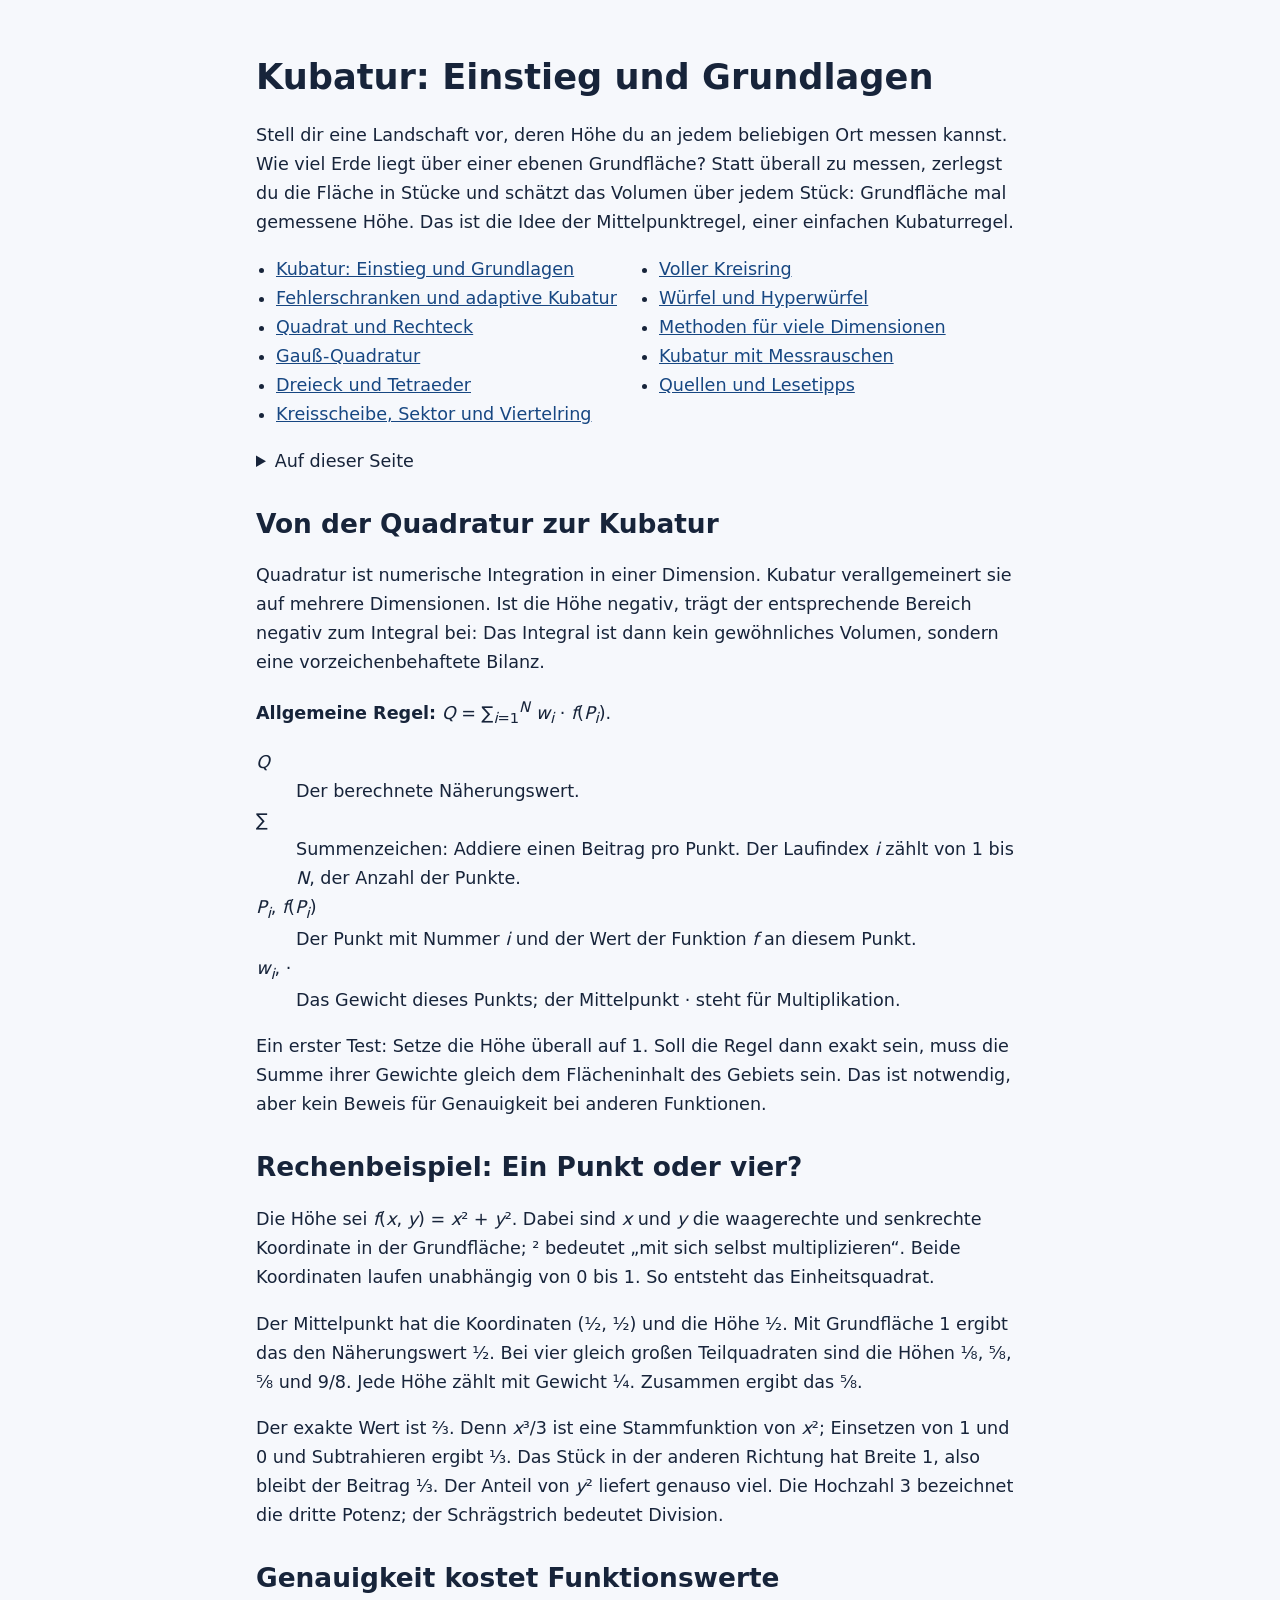
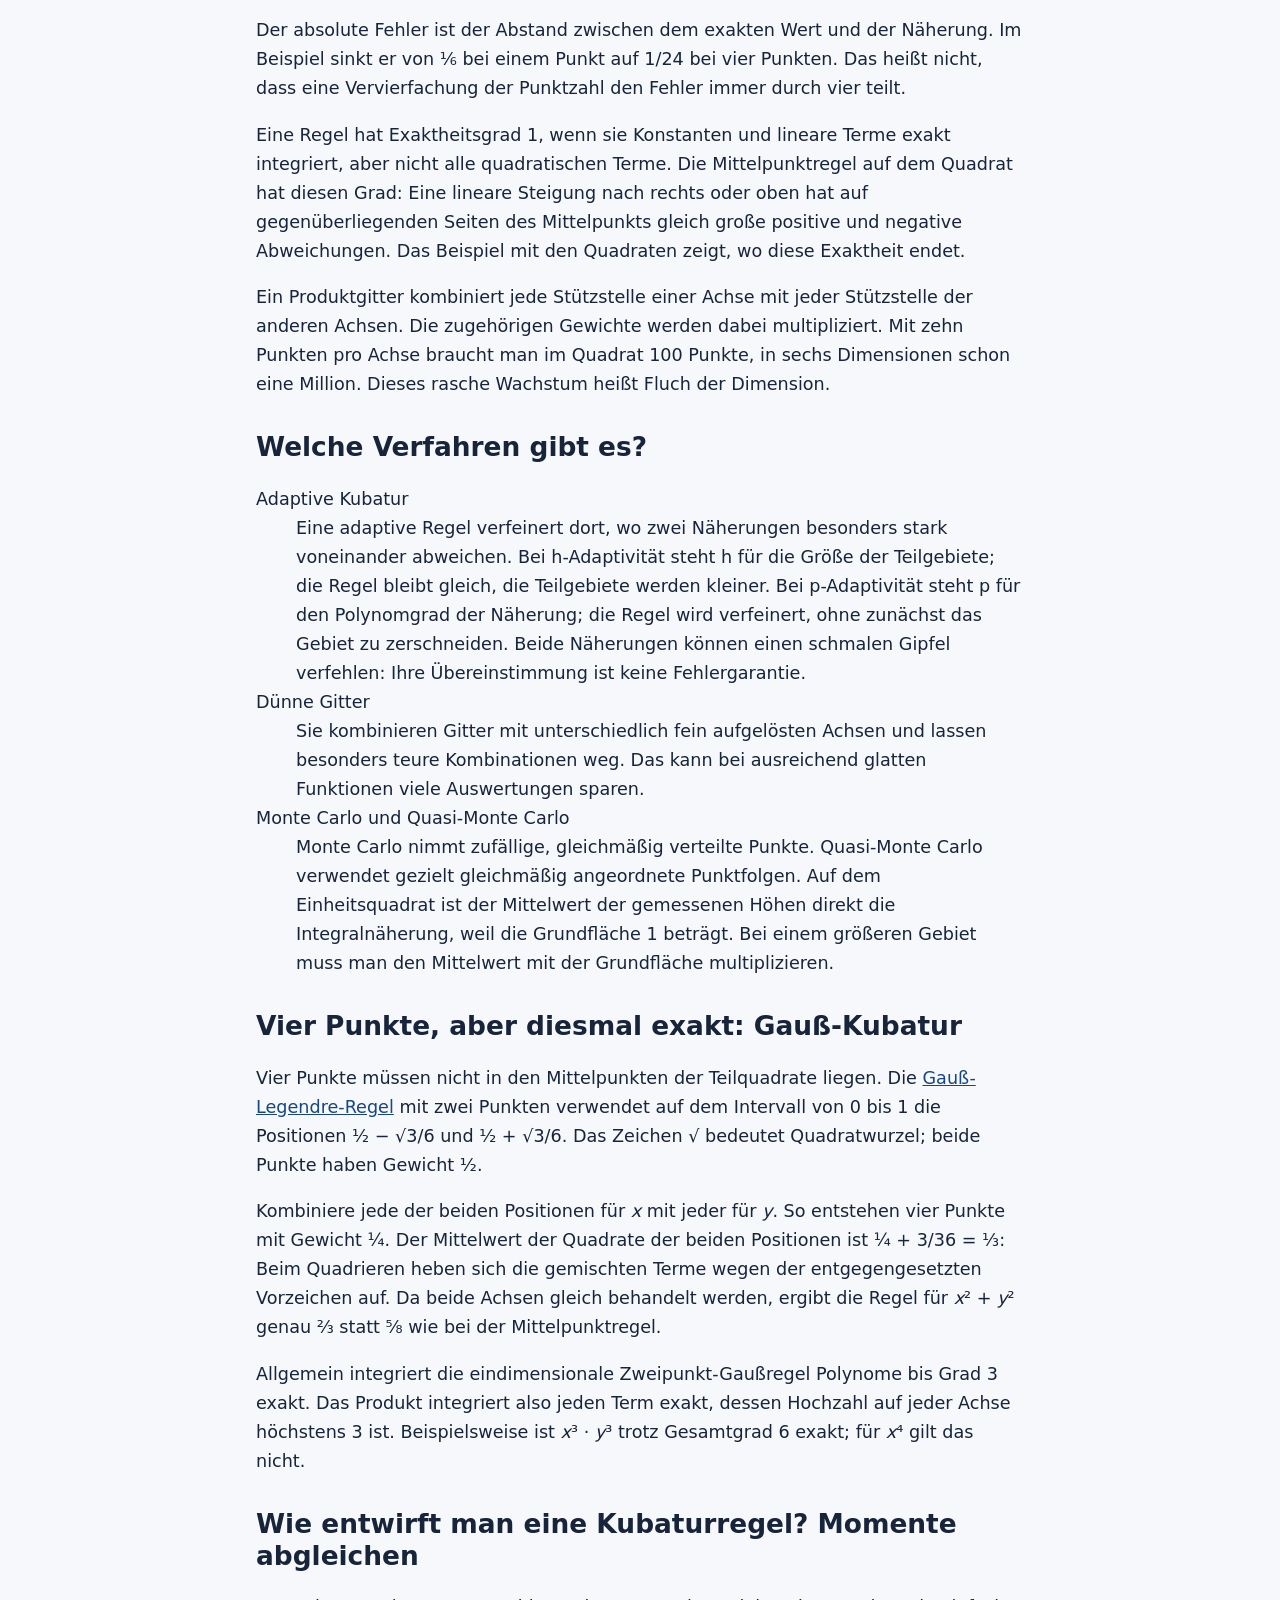
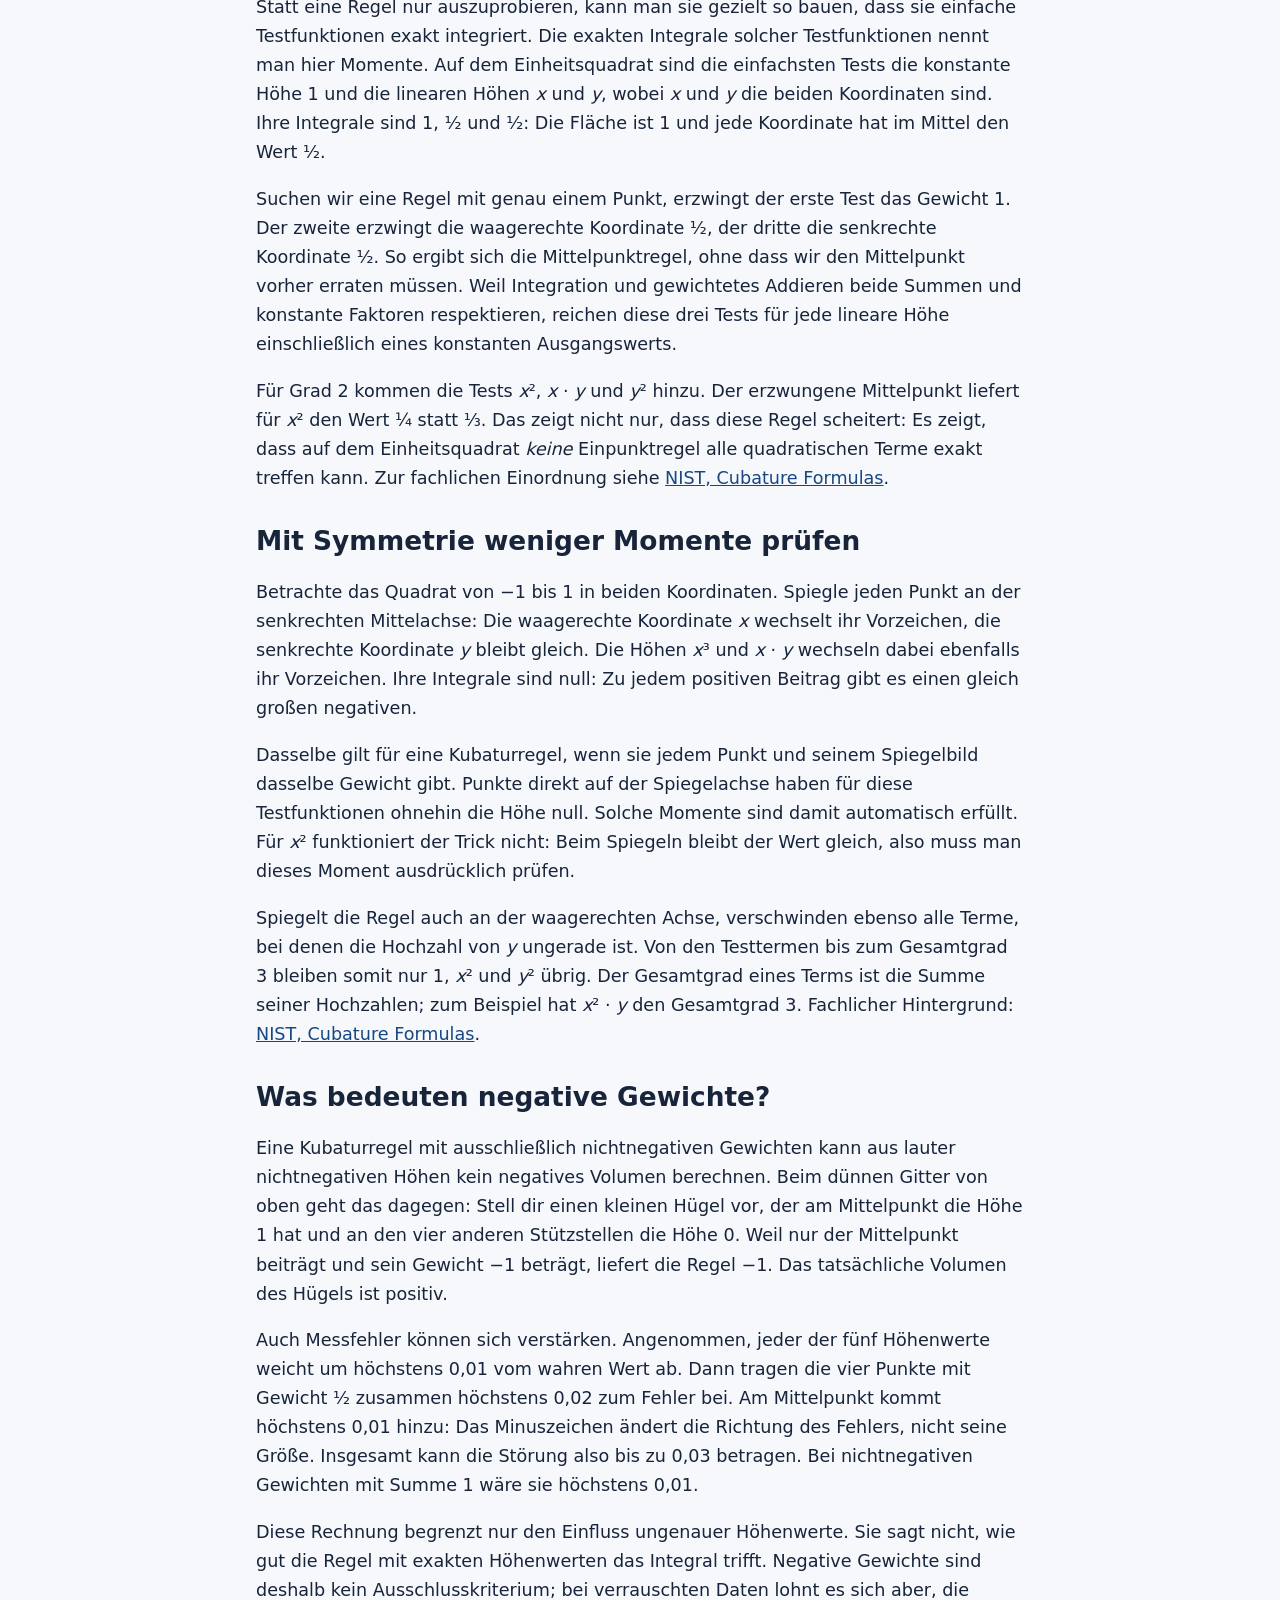
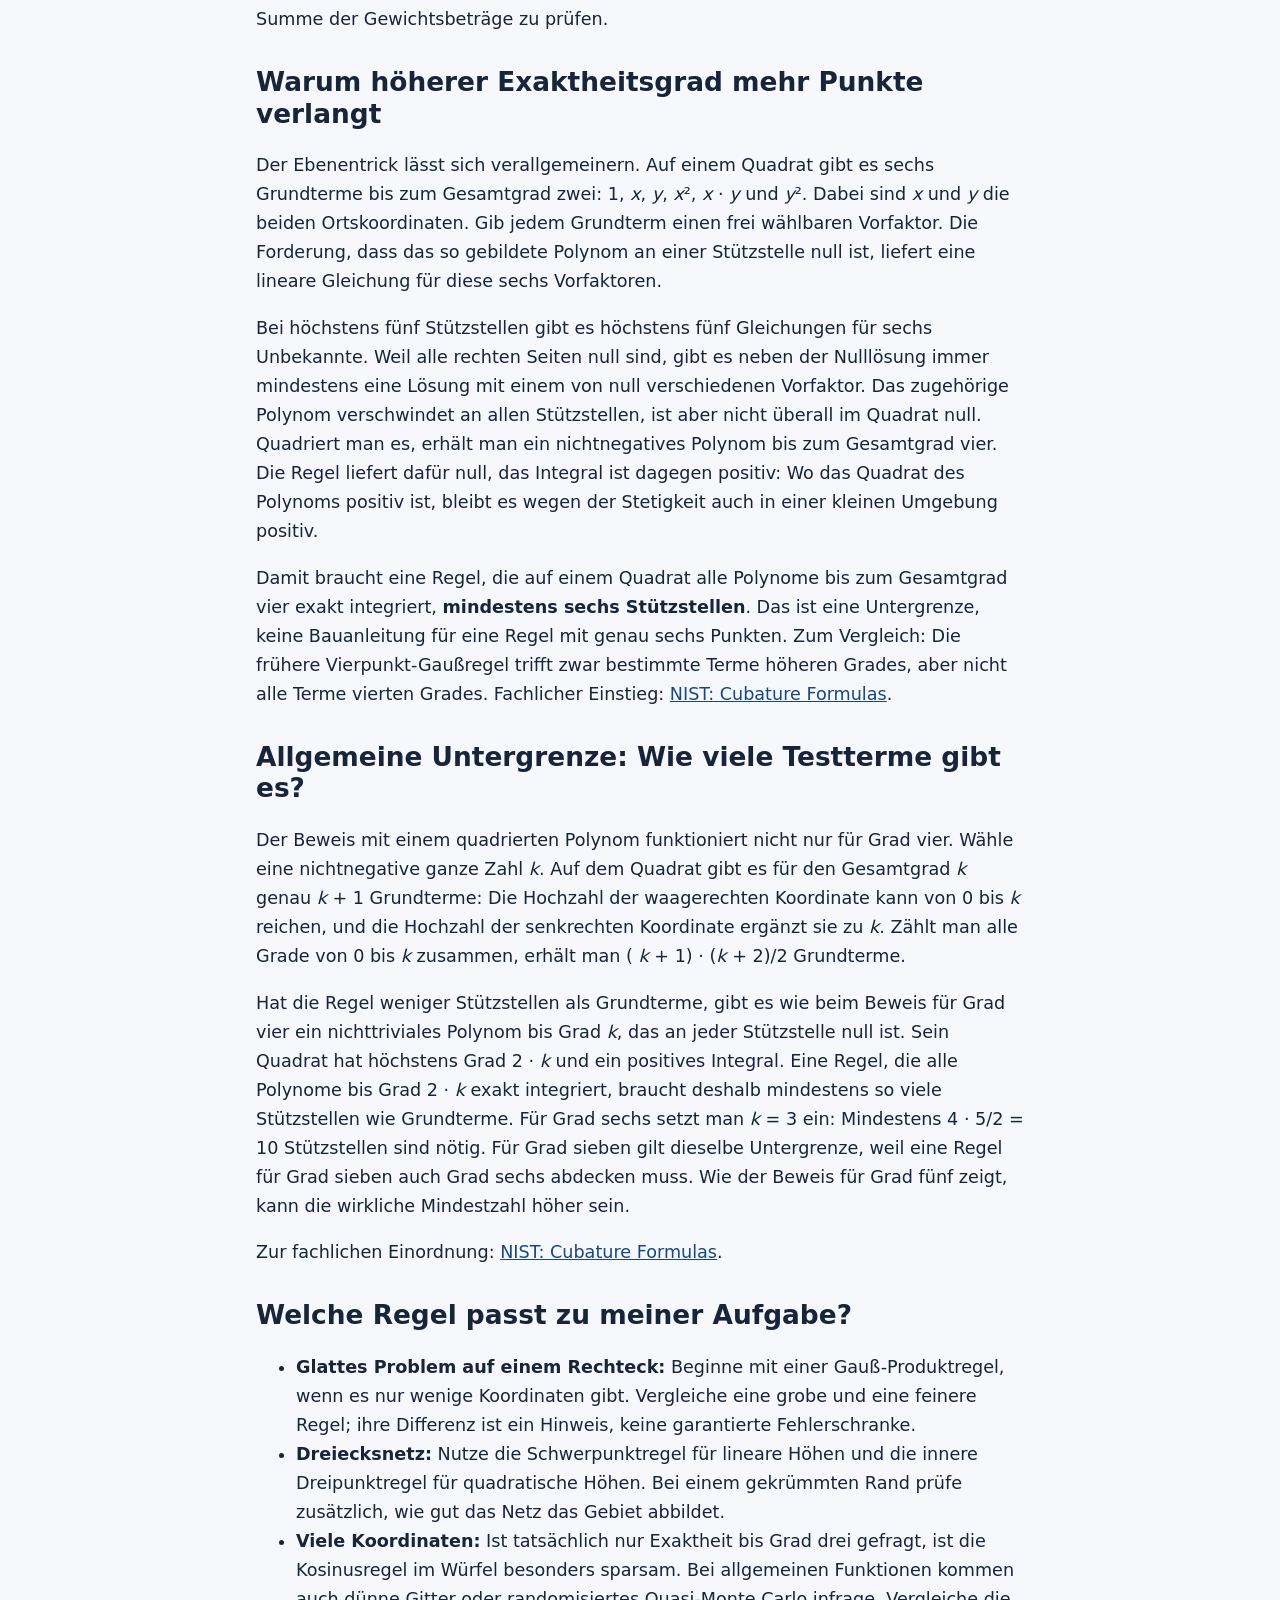
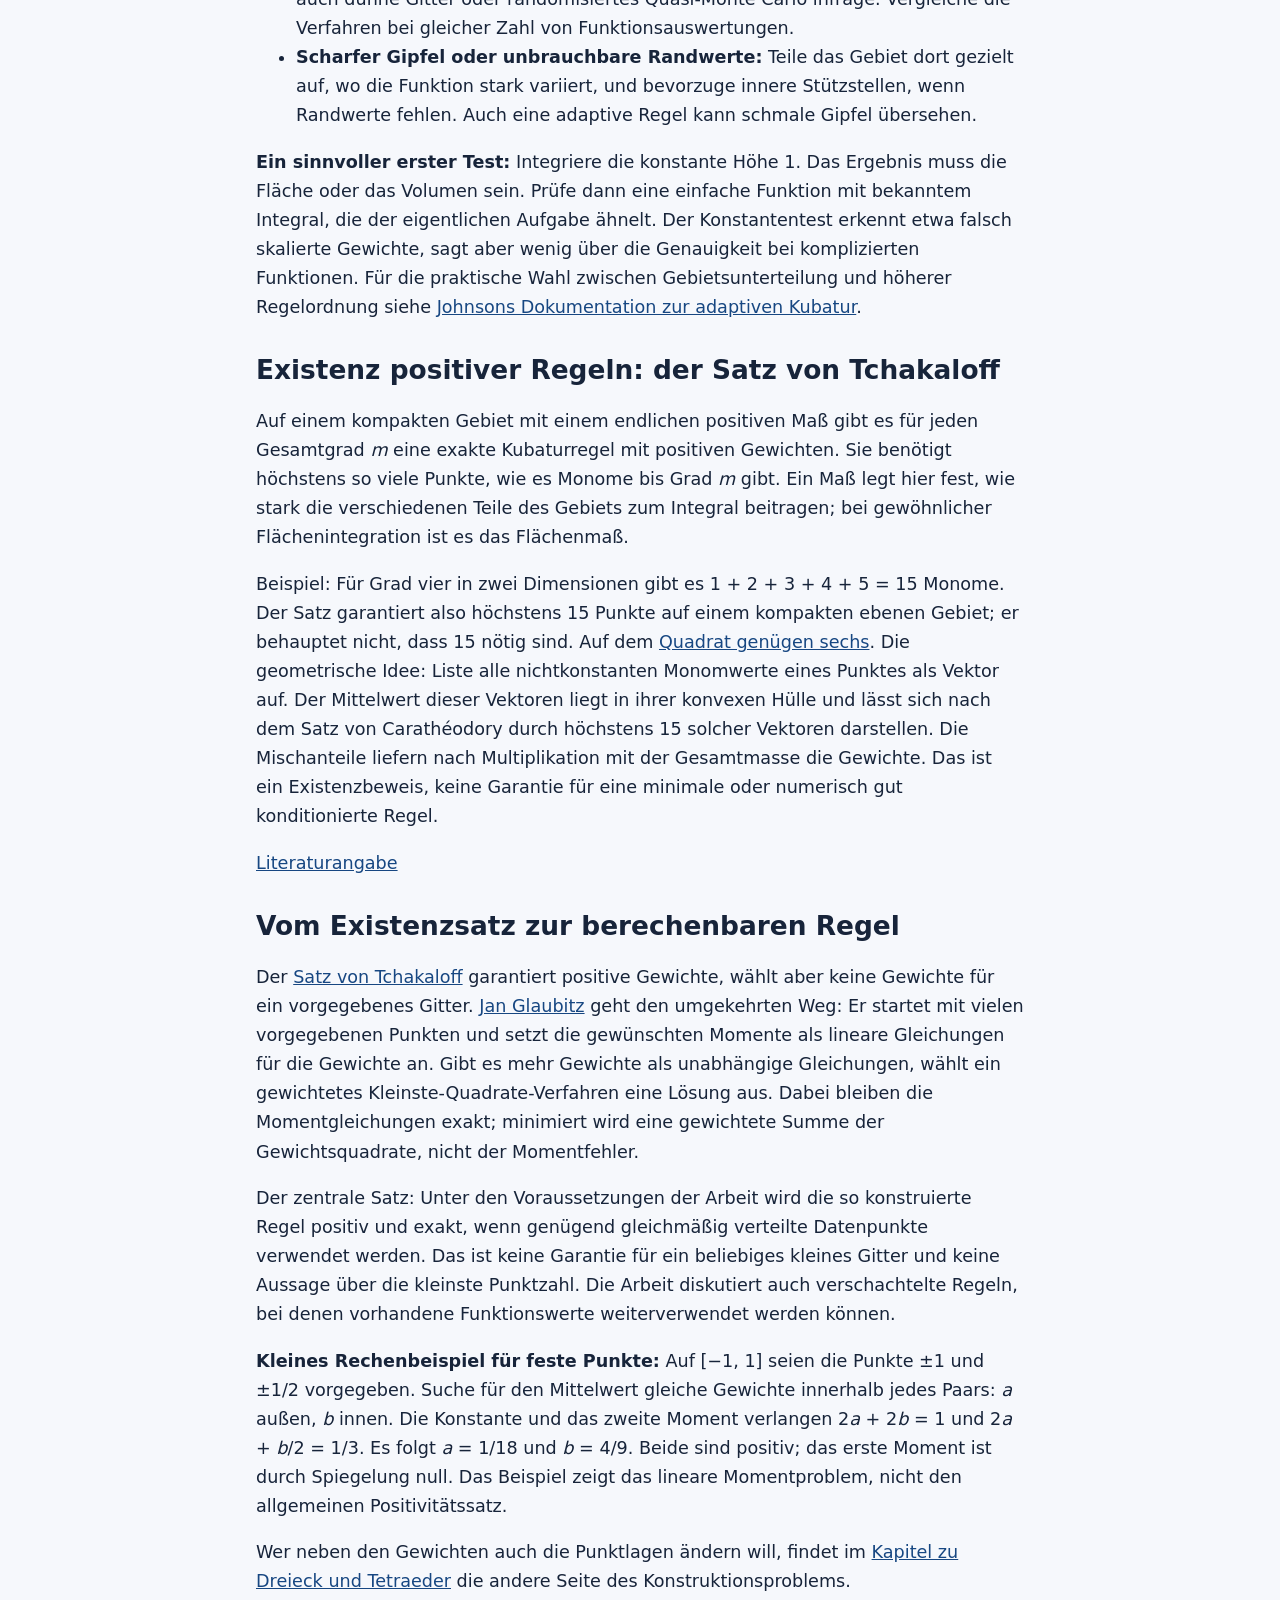
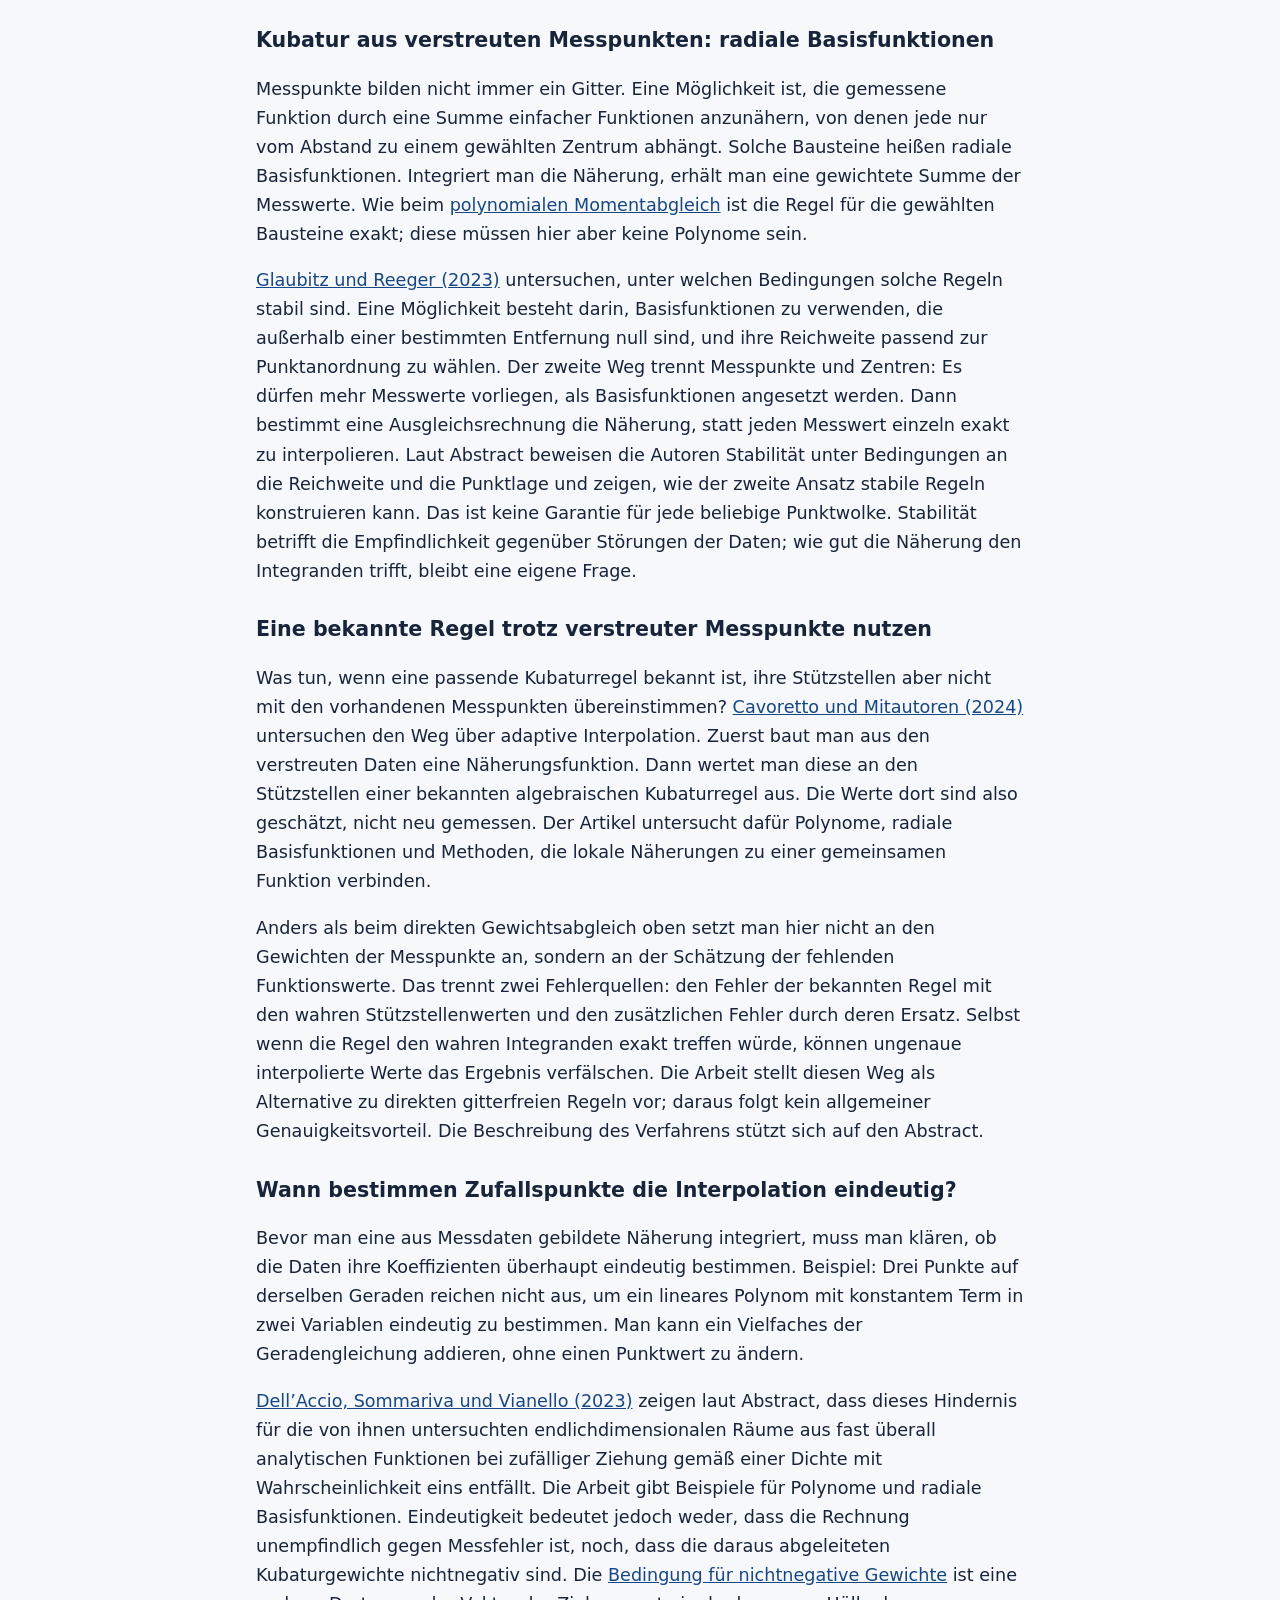
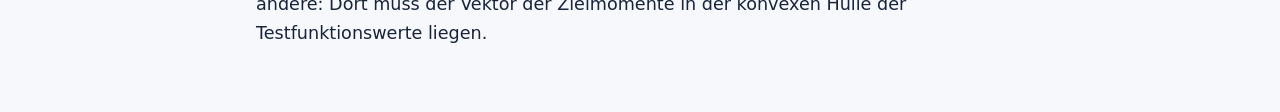
==== index.html @ c8849c9d "Explain when random samples determine interpolation uniquely" ====
<!doctype html>
<html lang="de"><head><meta charset="utf-8"><meta name="viewport" content="width=device-width, initial-scale=1"><title>Kubatur: Einstieg und Grundlagen | Kubatur</title><link rel="stylesheet" href="kubatur.css"></head><body><main>
<h1>Kubatur: Einstieg und Grundlagen</h1><p>Stell dir eine Landschaft vor, deren Höhe du an jedem beliebigen Ort messen kannst. Wie viel Erde liegt über einer ebenen Grundfläche? Statt überall zu messen, zerlegst du die Fläche in Stücke und schätzt das Volumen über jedem Stück: Grundfläche mal gemessene Höhe. Das ist die Idee der Mittelpunktregel, einer einfachen Kubaturregel.</p>
<nav class="kapitel" aria-label="Kapitel"><ul><li><a href="index.html" aria-current="page">Kubatur: Einstieg und Grundlagen</a></li><li><a href="fehler.html">Fehlerschranken und adaptive Kubatur</a></li><li><a href="quadrat.html">Quadrat und Rechteck</a></li><li><a href="gauss.html">Gauß-Quadratur</a></li><li><a href="dreieck-tetraeder.html">Dreieck und Tetraeder</a></li><li><a href="kreis.html">Kreisscheibe, Sektor und Viertelring</a></li><li><a href="kreisring.html">Voller Kreisring</a></li><li><a href="wuerfel.html">Würfel und Hyperwürfel</a></li><li><a href="viele-dimensionen.html">Methoden für viele Dimensionen</a></li><li><a href="messungen.html">Kubatur mit Messrauschen</a></li><li><a href="quellen.html">Quellen und Lesetipps</a></li></ul></nav>
<nav aria-label="Auf dieser Seite"><details><summary>Auf dieser Seite</summary><ol><li><a href="#von-der-quadratur-zur-kubatur">Von der Quadratur zur Kubatur</a></li><li><a href="#rechenbeispiel-ein-punkt-oder-vier">Rechenbeispiel: Ein Punkt oder vier?</a></li><li><a href="#genauigkeit-kostet-funktionswerte">Genauigkeit kostet Funktionswerte</a></li><li><a href="#welche-verfahren-gibt-es">Welche Verfahren gibt es?</a></li><li><a href="#vier-punkte-aber-diesmal-exakt-gauss-kubatur">Vier Punkte, aber diesmal exakt: Gauß-Kubatur</a></li><li><a href="#wie-entwirft-man-eine-kubaturregel-momente-abgleichen">Wie entwirft man eine Kubaturregel? Momente abgleichen</a></li><li><a href="#mit-symmetrie-weniger-momente-pruefen">Mit Symmetrie weniger Momente prüfen</a></li><li><a href="#was-bedeuten-negative-gewichte">Was bedeuten negative Gewichte?</a></li><li><a href="#warum-hoeherer-exaktheitsgrad-mehr-punkte-verlangt">Warum höherer Exaktheitsgrad mehr Punkte verlangt</a></li><li><a href="#allgemeine-untergrenze-wie-viele-testterme-gibt-es">Allgemeine Untergrenze: Wie viele Testterme gibt es?</a></li><li><a href="#welche-regel-passt-zu-meiner-aufgabe">Welche Regel passt zu meiner Aufgabe?</a></li><li><a href="#tchakaloff">Existenz positiver Regeln: der Satz von Tchakaloff</a></li><li><a href="#positive-gewichte-forschung">Vom Existenzsatz zur berechenbaren Regel</a></li></ol></details></nav>
<section id="von-der-quadratur-zur-kubatur"><h2>Von der Quadratur zur Kubatur</h2><p>Quadratur ist numerische Integration in einer Dimension. Kubatur verallgemeinert sie auf mehrere Dimensionen. Ist die Höhe negativ, trägt der entsprechende Bereich negativ zum Integral bei: Das Integral ist dann kein gewöhnliches Volumen, sondern eine vorzeichenbehaftete Bilanz.</p>
<p><strong>Allgemeine Regel:</strong> <var>Q</var> = ∑<sub><var>i</var>=1</sub><sup><var>N</var></sup> <var>w</var><sub><var>i</var></sub> · <var>f</var>(<var>P</var><sub><var>i</var></sub>).</p><dl><dt><var>Q</var></dt><dd>Der berechnete Näherungswert.</dd><dt>∑</dt><dd>Summenzeichen: Addiere einen Beitrag pro Punkt. Der Laufindex <var>i</var> zählt von 1 bis <var>N</var>, der Anzahl der Punkte.</dd><dt><var>P</var><sub><var>i</var></sub>, <var>f</var>(<var>P</var><sub><var>i</var></sub>)</dt><dd>Der Punkt mit Nummer <var>i</var> und der Wert der Funktion <var>f</var> an diesem Punkt.</dd><dt><var>w</var><sub><var>i</var></sub>, ·</dt><dd>Das Gewicht dieses Punkts; der Mittelpunkt · steht für Multiplikation.</dd></dl>
<p>Ein erster Test: Setze die Höhe überall auf 1. Soll die Regel dann exakt sein, muss die Summe ihrer Gewichte gleich dem Flächeninhalt des Gebiets sein. Das ist notwendig, aber kein Beweis für Genauigkeit bei anderen Funktionen.</p></section>
<section id="rechenbeispiel-ein-punkt-oder-vier"><h2>Rechenbeispiel: Ein Punkt oder vier?</h2><p>Die Höhe sei <var>f</var>(<var>x</var>, <var>y</var>) = <var>x</var>² + <var>y</var>². Dabei sind <var>x</var> und <var>y</var> die waagerechte und senkrechte Koordinate in der Grundfläche; ² bedeutet „mit sich selbst multiplizieren“. Beide Koordinaten laufen unabhängig von 0 bis 1. So entsteht das Einheitsquadrat.</p><p>Der Mittelpunkt hat die Koordinaten (½, ½) und die Höhe ½. Mit Grundfläche 1 ergibt das den Näherungswert ½. Bei vier gleich großen Teilquadraten sind die Höhen ⅛, ⅝, ⅝ und 9/8. Jede Höhe zählt mit Gewicht ¼. Zusammen ergibt das ⅝.</p><p>Der exakte Wert ist ⅔. Denn <var>x</var>³/3 ist eine Stammfunktion von <var>x</var>²; Einsetzen von 1 und 0 und Subtrahieren ergibt ⅓. Das Stück in der anderen Richtung hat Breite 1, also bleibt der Beitrag ⅓. Der Anteil von <var>y</var>² liefert genauso viel. Die Hochzahl 3 bezeichnet die dritte Potenz; der Schrägstrich bedeutet Division.</p></section>
<section id="genauigkeit-kostet-funktionswerte"><h2>Genauigkeit kostet Funktionswerte</h2><p>Der absolute Fehler ist der Abstand zwischen dem exakten Wert und der Näherung. Im Beispiel sinkt er von ⅙ bei einem Punkt auf 1/24 bei vier Punkten. Das heißt nicht, dass eine Vervierfachung der Punktzahl den Fehler immer durch vier teilt.</p><p>Eine Regel hat Exaktheitsgrad 1, wenn sie Konstanten und lineare Terme exakt integriert, aber nicht alle quadratischen Terme. Die Mittelpunktregel auf dem Quadrat hat diesen Grad: Eine lineare Steigung nach rechts oder oben hat auf gegenüberliegenden Seiten des Mittelpunkts gleich große positive und negative Abweichungen. Das Beispiel mit den Quadraten zeigt, wo diese Exaktheit endet.</p><p>Ein Produktgitter kombiniert jede Stützstelle einer Achse mit jeder Stützstelle der anderen Achsen. Die zugehörigen Gewichte werden dabei multipliziert. Mit zehn Punkten pro Achse braucht man im Quadrat 100 Punkte, in sechs Dimensionen schon eine Million. Dieses rasche Wachstum heißt Fluch der Dimension.</p></section>
<section id="welche-verfahren-gibt-es"><h2>Welche Verfahren gibt es?</h2><dl><dt>Adaptive Kubatur</dt><dd>Eine adaptive Regel verfeinert dort, wo zwei Näherungen besonders stark voneinander abweichen. Bei h-Adaptivität steht h für die Größe der Teilgebiete; die Regel bleibt gleich, die Teilgebiete werden kleiner. Bei p-Adaptivität steht p für den Polynomgrad der Näherung; die Regel wird verfeinert, ohne zunächst das Gebiet zu zerschneiden. Beide Näherungen können einen schmalen Gipfel verfehlen: Ihre Übereinstimmung ist keine Fehlergarantie.</dd><dt>Dünne Gitter</dt><dd>Sie kombinieren Gitter mit unterschiedlich fein aufgelösten Achsen und lassen besonders teure Kombinationen weg. Das kann bei ausreichend glatten Funktionen viele Auswertungen sparen.</dd><dt>Monte Carlo und Quasi-Monte Carlo</dt><dd>Monte Carlo nimmt zufällige, gleichmäßig verteilte Punkte. Quasi-Monte Carlo verwendet gezielt gleichmäßig angeordnete Punktfolgen. Auf dem Einheitsquadrat ist der Mittelwert der gemessenen Höhen direkt die Integralnäherung, weil die Grundfläche 1 beträgt. Bei einem größeren Gebiet muss man den Mittelwert mit der Grundfläche multiplizieren.</dd></dl></section>
<section id="vier-punkte-aber-diesmal-exakt-gauss-kubatur"><h2>Vier Punkte, aber diesmal exakt: Gauß-Kubatur</h2><p>Vier Punkte müssen nicht in den Mittelpunkten der Teilquadrate liegen. Die <a href="https://dlmf.nist.gov/3.5#v">Gauß-Legendre-Regel</a> mit zwei Punkten verwendet auf dem Intervall von 0 bis 1 die Positionen ½ − √3/6 und ½ + √3/6. Das Zeichen √ bedeutet Quadratwurzel; beide Punkte haben Gewicht ½.</p><p>Kombiniere jede der beiden Positionen für <var>x</var> mit jeder für <var>y</var>. So entstehen vier Punkte mit Gewicht ¼. Der Mittelwert der Quadrate der beiden Positionen ist ¼ + 3/36 = ⅓: Beim Quadrieren heben sich die gemischten Terme wegen der entgegengesetzten Vorzeichen auf. Da beide Achsen gleich behandelt werden, ergibt die Regel für <var>x</var>² + <var>y</var>² genau ⅔ statt ⅝ wie bei der Mittelpunktregel.</p><p>Allgemein integriert die eindimensionale Zweipunkt-Gaußregel Polynome bis Grad 3 exakt. Das Produkt integriert also jeden Term exakt, dessen Hochzahl auf jeder Achse höchstens 3 ist. Beispielsweise ist <var>x</var>³ · <var>y</var>³ trotz Gesamtgrad 6 exakt; für <var>x</var>⁴ gilt das nicht.</p></section>
<section id="wie-entwirft-man-eine-kubaturregel-momente-abgleichen"><h2>Wie entwirft man eine Kubaturregel? Momente abgleichen</h2><p>Statt eine Regel nur auszuprobieren, kann man sie gezielt so bauen, dass sie einfache Testfunktionen exakt integriert. Die exakten Integrale solcher Testfunktionen nennt man hier Momente. Auf dem Einheitsquadrat sind die einfachsten Tests die konstante Höhe 1 und die linearen Höhen <var>x</var> und <var>y</var>, wobei <var>x</var> und <var>y</var> die beiden Koordinaten sind. Ihre Integrale sind 1, ½ und ½: Die Fläche ist 1 und jede Koordinate hat im Mittel den Wert ½.</p><p>Suchen wir eine Regel mit genau einem Punkt, erzwingt der erste Test das Gewicht 1. Der zweite erzwingt die waagerechte Koordinate ½, der dritte die senkrechte Koordinate ½. So ergibt sich die Mittelpunktregel, ohne dass wir den Mittelpunkt vorher erraten müssen. Weil Integration und gewichtetes Addieren beide Summen und konstante Faktoren respektieren, reichen diese drei Tests für jede lineare Höhe einschließlich eines konstanten Ausgangswerts.</p><p>Für Grad 2 kommen die Tests <var>x</var>², <var>x</var> · <var>y</var> und <var>y</var>² hinzu. Der erzwungene Mittelpunkt liefert für <var>x</var>² den Wert ¼ statt ⅓. Das zeigt nicht nur, dass diese Regel scheitert: Es zeigt, dass auf dem Einheitsquadrat <em>keine</em> Einpunktregel alle quadratischen Terme exakt treffen kann. Zur fachlichen Einordnung siehe <a href="https://dlmf.nist.gov/3.5#x">NIST, Cubature Formulas</a>.</p></section>
<section id="mit-symmetrie-weniger-momente-pruefen"><h2>Mit Symmetrie weniger Momente prüfen</h2><p>Betrachte das Quadrat von −1 bis 1 in beiden Koordinaten. Spiegle jeden Punkt an der senkrechten Mittelachse: Die waagerechte Koordinate <var>x</var> wechselt ihr Vorzeichen, die senkrechte Koordinate <var>y</var> bleibt gleich. Die Höhen <var>x</var>³ und <var>x</var> · <var>y</var> wechseln dabei ebenfalls ihr Vorzeichen. Ihre Integrale sind null: Zu jedem positiven Beitrag gibt es einen gleich großen negativen.</p><p>Dasselbe gilt für eine Kubaturregel, wenn sie jedem Punkt und seinem Spiegelbild dasselbe Gewicht gibt. Punkte direkt auf der Spiegelachse haben für diese Testfunktionen ohnehin die Höhe null. Solche Momente sind damit automatisch erfüllt. Für <var>x</var>² funktioniert der Trick nicht: Beim Spiegeln bleibt der Wert gleich, also muss man dieses Moment ausdrücklich prüfen.</p><p>Spiegelt die Regel auch an der waagerechten Achse, verschwinden ebenso alle Terme, bei denen die Hochzahl von <var>y</var> ungerade ist. Von den Testtermen bis zum Gesamtgrad 3 bleiben somit nur 1, <var>x</var>² und <var>y</var>² übrig. Der Gesamtgrad eines Terms ist die Summe seiner Hochzahlen; zum Beispiel hat <var>x</var>² · <var>y</var> den Gesamtgrad 3. Fachlicher Hintergrund: <a href="https://dlmf.nist.gov/3.5#x">NIST, Cubature Formulas</a>.</p></section>
<section id="was-bedeuten-negative-gewichte"><h2>Was bedeuten negative Gewichte?</h2><p>Eine Kubaturregel mit ausschließlich nichtnegativen Gewichten kann aus lauter nichtnegativen Höhen kein negatives Volumen berechnen. Beim dünnen Gitter von oben geht das dagegen: Stell dir einen kleinen Hügel vor, der am Mittelpunkt die Höhe 1 hat und an den vier anderen Stützstellen die Höhe 0. Weil nur der Mittelpunkt beiträgt und sein Gewicht −1 beträgt, liefert die Regel −1. Das tatsächliche Volumen des Hügels ist positiv.</p><p>Auch Messfehler können sich verstärken. Angenommen, jeder der fünf Höhenwerte weicht um höchstens 0,01 vom wahren Wert ab. Dann tragen die vier Punkte mit Gewicht ½ zusammen höchstens 0,02 zum Fehler bei. Am Mittelpunkt kommt höchstens 0,01 hinzu: Das Minuszeichen ändert die Richtung des Fehlers, nicht seine Größe. Insgesamt kann die Störung also bis zu 0,03 betragen. Bei nichtnegativen Gewichten mit Summe 1 wäre sie höchstens 0,01.</p><p>Diese Rechnung begrenzt nur den Einfluss ungenauer Höhenwerte. Sie sagt nicht, wie gut die Regel mit exakten Höhenwerten das Integral trifft. Negative Gewichte sind deshalb kein Ausschlusskriterium; bei verrauschten Daten lohnt es sich aber, die Summe der Gewichtsbeträge zu prüfen.</p></section>
<section id="warum-hoeherer-exaktheitsgrad-mehr-punkte-verlangt"><h2>Warum höherer Exaktheitsgrad mehr Punkte verlangt</h2><p>Der Ebenentrick lässt sich verallgemeinern. Auf einem Quadrat gibt es sechs Grundterme bis zum Gesamtgrad zwei: 1, <var>x</var>, <var>y</var>, <var>x</var>², <var>x</var> · <var>y</var> und <var>y</var>². Dabei sind <var>x</var> und <var>y</var> die beiden Ortskoordinaten. Gib jedem Grundterm einen frei wählbaren Vorfaktor. Die Forderung, dass das so gebildete Polynom an einer Stützstelle null ist, liefert eine lineare Gleichung für diese sechs Vorfaktoren.</p><p>Bei höchstens fünf Stützstellen gibt es höchstens fünf Gleichungen für sechs Unbekannte. Weil alle rechten Seiten null sind, gibt es neben der Nulllösung immer mindestens eine Lösung mit einem von null verschiedenen Vorfaktor. Das zugehörige Polynom verschwindet an allen Stützstellen, ist aber nicht überall im Quadrat null. Quadriert man es, erhält man ein nichtnegatives Polynom bis zum Gesamtgrad vier. Die Regel liefert dafür null, das Integral ist dagegen positiv: Wo das Quadrat des Polynoms positiv ist, bleibt es wegen der Stetigkeit auch in einer kleinen Umgebung positiv.</p><p>Damit braucht eine Regel, die auf einem Quadrat alle Polynome bis zum Gesamtgrad vier exakt integriert, <strong>mindestens sechs Stützstellen</strong>. Das ist eine Untergrenze, keine Bauanleitung für eine Regel mit genau sechs Punkten. Zum Vergleich: Die frühere Vierpunkt-Gaußregel trifft zwar bestimmte Terme höheren Grades, aber nicht alle Terme vierten Grades. Fachlicher Einstieg: <a href="https://dlmf.nist.gov/3.5#x">NIST: Cubature Formulas</a>.</p></section>
<section id="allgemeine-untergrenze-wie-viele-testterme-gibt-es"><h2>Allgemeine Untergrenze: Wie viele Testterme gibt es?</h2><p>Der Beweis mit einem quadrierten Polynom funktioniert nicht nur für Grad vier. Wähle eine nichtnegative ganze Zahl <var>k</var>. Auf dem Quadrat gibt es für den Gesamtgrad <var>k</var> genau <var>k</var> + 1 Grundterme: Die Hochzahl der waagerechten Koordinate kann von 0 bis <var>k</var> reichen, und die Hochzahl der senkrechten Koordinate ergänzt sie zu <var>k</var>. Zählt man alle Grade von 0 bis <var>k</var> zusammen, erhält man ( <var>k</var> + 1) · (<var>k</var> + 2)/2 Grundterme.</p><p>Hat die Regel weniger Stützstellen als Grundterme, gibt es wie beim Beweis für Grad vier ein nichttriviales Polynom bis Grad <var>k</var>, das an jeder Stützstelle null ist. Sein Quadrat hat höchstens Grad 2 · <var>k</var> und ein positives Integral. Eine Regel, die alle Polynome bis Grad 2 · <var>k</var> exakt integriert, braucht deshalb mindestens so viele Stützstellen wie Grundterme. Für Grad sechs setzt man <var>k</var> = 3 ein: Mindestens 4 · 5/2 = 10 Stützstellen sind nötig. Für Grad sieben gilt dieselbe Untergrenze, weil eine Regel für Grad sieben auch Grad sechs abdecken muss. Wie der Beweis für Grad fünf zeigt, kann die wirkliche Mindestzahl höher sein.</p><p>Zur fachlichen Einordnung: <a href="https://dlmf.nist.gov/3.5#x">NIST: Cubature Formulas</a>.</p></section>
<section id="welche-regel-passt-zu-meiner-aufgabe"><h2>Welche Regel passt zu meiner Aufgabe?</h2><ul><li><strong>Glattes Problem auf einem Rechteck:</strong> Beginne mit einer Gauß-Produktregel, wenn es nur wenige Koordinaten gibt. Vergleiche eine grobe und eine feinere Regel; ihre Differenz ist ein Hinweis, keine garantierte Fehlerschranke.</li><li><strong>Dreiecksnetz:</strong> Nutze die Schwerpunktregel für lineare Höhen und die innere Dreipunktregel für quadratische Höhen. Bei einem gekrümmten Rand prüfe zusätzlich, wie gut das Netz das Gebiet abbildet.</li><li><strong>Viele Koordinaten:</strong> Ist tatsächlich nur Exaktheit bis Grad drei gefragt, ist die Kosinusregel im Würfel besonders sparsam. Bei allgemeinen Funktionen kommen auch dünne Gitter oder randomisiertes Quasi-Monte Carlo infrage. Vergleiche die Verfahren bei gleicher Zahl von Funktionsauswertungen.</li><li><strong>Scharfer Gipfel oder unbrauchbare Randwerte:</strong> Teile das Gebiet dort gezielt auf, wo die Funktion stark variiert, und bevorzuge innere Stützstellen, wenn Randwerte fehlen. Auch eine adaptive Regel kann schmale Gipfel übersehen.</li></ul><p><strong>Ein sinnvoller erster Test:</strong> Integriere die konstante Höhe 1. Das Ergebnis muss die Fläche oder das Volumen sein. Prüfe dann eine einfache Funktion mit bekanntem Integral, die der eigentlichen Aufgabe ähnelt. Der Konstantentest erkennt etwa falsch skalierte Gewichte, sagt aber wenig über die Genauigkeit bei komplizierten Funktionen. Für die praktische Wahl zwischen Gebietsunterteilung und höherer Regelordnung siehe <a href="https://github.com/stevengj/cubature">Johnsons Dokumentation zur adaptiven Kubatur</a>.</p></section>
<section id="tchakaloff"><h2>Existenz positiver Regeln: der Satz von Tchakaloff</h2><p>Auf einem kompakten Gebiet mit einem endlichen positiven Maß gibt es für jeden Gesamtgrad <var>m</var> eine exakte Kubaturregel mit positiven Gewichten. Sie benötigt höchstens so viele Punkte, wie es Monome bis Grad <var>m</var> gibt. Ein Maß legt hier fest, wie stark die verschiedenen Teile des Gebiets zum Integral beitragen; bei gewöhnlicher Flächenintegration ist es das Flächenmaß.</p><p>Beispiel: Für Grad vier in zwei Dimensionen gibt es 1 + 2 + 3 + 4 + 5 = 15 Monome. Der Satz garantiert also höchstens 15 Punkte auf einem kompakten ebenen Gebiet; er behauptet nicht, dass 15 nötig sind. Auf dem <a href="quadrat.html#vertiefung-138">Quadrat genügen sechs</a>. Die geometrische Idee: Liste alle nichtkonstanten Monomwerte eines Punktes als Vektor auf. Der Mittelwert dieser Vektoren liegt in ihrer konvexen Hülle und lässt sich nach dem Satz von Carathéodory durch höchstens 15 solcher Vektoren darstellen. Die Mischanteile liefern nach Multiplikation mit der Gesamtmasse die Gewichte. Das ist ein Existenzbeweis, keine Garantie für eine minimale oder numerisch gut konditionierte Regel.</p><p><a href="quellen.html#tchakaloff-quelle">Literaturangabe</a></p></section>
<section id="positive-gewichte-forschung"><h2>Vom Existenzsatz zur berechenbaren Regel</h2><p>Der <a href="#tchakaloff">Satz von Tchakaloff</a> garantiert positive Gewichte, wählt aber keine Gewichte für ein vorgegebenes Gitter. <a href="quellen.html#glaubitz-positive-kubatur">Jan Glaubitz</a> geht den umgekehrten Weg: Er startet mit vielen vorgegebenen Punkten und setzt die gewünschten Momente als lineare Gleichungen für die Gewichte an. Gibt es mehr Gewichte als unabhängige Gleichungen, wählt ein gewichtetes Kleinste-Quadrate-Verfahren eine Lösung aus. Dabei bleiben die Momentgleichungen exakt; minimiert wird eine gewichtete Summe der Gewichtsquadrate, nicht der Momentfehler.</p><p>Der zentrale Satz: Unter den Voraussetzungen der Arbeit wird die so konstruierte Regel positiv und exakt, wenn genügend gleichmäßig verteilte Datenpunkte verwendet werden. Das ist keine Garantie für ein beliebiges kleines Gitter und keine Aussage über die kleinste Punktzahl. Die Arbeit diskutiert auch verschachtelte Regeln, bei denen vorhandene Funktionswerte weiterverwendet werden können.</p><p><strong>Kleines Rechenbeispiel für feste Punkte:</strong> Auf [−1, 1] seien die Punkte ±1 und ±1/2 vorgegeben. Suche für den Mittelwert gleiche Gewichte innerhalb jedes Paars: <var>a</var> außen, <var>b</var> innen. Die Konstante und das zweite Moment verlangen 2<var>a</var> + 2<var>b</var> = 1 und 2<var>a</var> + <var>b</var>/2 = 1/3. Es folgt <var>a</var> = 1/18 und <var>b</var> = 4/9. Beide sind positiv; das erste Moment ist durch Spiegelung null. Das Beispiel zeigt das lineare Momentproblem, nicht den allgemeinen Positivitätssatz.</p><p>Wer neben den Gewichten auch die Punktlagen ändern will, findet im <a href="dreieck-tetraeder.html#positive-innere-regeln">Kapitel zu Dreieck und Tetraeder</a> die andere Seite des Konstruktionsproblems.</p><h3 id="rbf-kubatur">Kubatur aus verstreuten Messpunkten: radiale Basisfunktionen</h3><p>Messpunkte bilden nicht immer ein Gitter. Eine Möglichkeit ist, die gemessene Funktion durch eine Summe einfacher Funktionen anzunähern, von denen jede nur vom Abstand zu einem gewählten Zentrum abhängt. Solche Bausteine heißen radiale Basisfunktionen. Integriert man die Näherung, erhält man eine gewichtete Summe der Messwerte. Wie beim <a href="#positive-gewichte-forschung">polynomialen Momentabgleich</a> ist die Regel für die gewählten Bausteine exakt; diese müssen hier aber keine Polynome sein.</p><p><a href="quellen.html#glaubitz-reeger">Glaubitz und Reeger (2023)</a> untersuchen, unter welchen Bedingungen solche Regeln stabil sind. Eine Möglichkeit besteht darin, Basisfunktionen zu verwenden, die außerhalb einer bestimmten Entfernung null sind, und ihre Reichweite passend zur Punktanordnung zu wählen. Der zweite Weg trennt Messpunkte und Zentren: Es dürfen mehr Messwerte vorliegen, als Basisfunktionen angesetzt werden. Dann bestimmt eine Ausgleichsrechnung die Näherung, statt jeden Messwert einzeln exakt zu interpolieren. Laut Abstract beweisen die Autoren Stabilität unter Bedingungen an die Reichweite und die Punktlage und zeigen, wie der zweite Ansatz stabile Regeln konstruieren kann. Das ist keine Garantie für jede beliebige Punktwolke. Stabilität betrifft die Empfindlichkeit gegenüber Störungen der Daten; wie gut die Näherung den Integranden trifft, bleibt eine eigene Frage.</p><h3 id="adaptive-interpolation">Eine bekannte Regel trotz verstreuter Messpunkte nutzen</h3><p>Was tun, wenn eine passende Kubaturregel bekannt ist, ihre Stützstellen aber nicht mit den vorhandenen Messpunkten übereinstimmen? <a href="quellen.html#cavoretto-adaptiv">Cavoretto und Mitautoren (2024)</a> untersuchen den Weg über adaptive Interpolation. Zuerst baut man aus den verstreuten Daten eine Näherungsfunktion. Dann wertet man diese an den Stützstellen einer bekannten algebraischen Kubaturregel aus. Die Werte dort sind also geschätzt, nicht neu gemessen. Der Artikel untersucht dafür Polynome, radiale Basisfunktionen und Methoden, die lokale Näherungen zu einer gemeinsamen Funktion verbinden.</p><p>Anders als beim direkten Gewichtsabgleich oben setzt man hier nicht an den Gewichten der Messpunkte an, sondern an der Schätzung der fehlenden Funktionswerte. Das trennt zwei Fehlerquellen: den Fehler der bekannten Regel mit den wahren Stützstellenwerten und den zusätzlichen Fehler durch deren Ersatz. Selbst wenn die Regel den wahren Integranden exakt treffen würde, können ungenaue interpolierte Werte das Ergebnis verfälschen. Die Arbeit stellt diesen Weg als Alternative zu direkten gitterfreien Regeln vor; daraus folgt kein allgemeiner Genauigkeitsvorteil. Die Beschreibung des Verfahrens stützt sich auf den Abstract.</p><h3 id="eindeutige-interpolation">Wann bestimmen Zufallspunkte die Interpolation eindeutig?</h3><p>Bevor man eine aus Messdaten gebildete Näherung integriert, muss man klären, ob die Daten ihre Koeffizienten überhaupt eindeutig bestimmen. Beispiel: Drei Punkte auf derselben Geraden reichen nicht aus, um ein lineares Polynom mit konstantem Term in zwei Variablen eindeutig zu bestimmen. Man kann ein Vielfaches der Geradengleichung addieren, ohne einen Punktwert zu ändern.</p><p><a href="quellen.html#dellaccio-zufallspunkte">Dell’Accio, Sommariva und Vianello (2023)</a> zeigen laut Abstract, dass dieses Hindernis für die von ihnen untersuchten endlichdimensionalen Räume aus fast überall analytischen Funktionen bei zufälliger Ziehung gemäß einer Dichte mit Wahrscheinlichkeit eins entfällt. Die Arbeit gibt Beispiele für Polynome und radiale Basisfunktionen. Eindeutigkeit bedeutet jedoch weder, dass die Rechnung unempfindlich gegen Messfehler ist, noch, dass die daraus abgeleiteten Kubaturgewichte nichtnegativ sind. Die <a href="viele-dimensionen.html#zufaellige-momenthuellen">Bedingung für nichtnegative Gewichte</a> ist eine andere: Dort muss der Vektor der Zielmomente in der konvexen Hülle der Testfunktionswerte liegen.</p></section>
</main></body></html>
---- kubatur.css ----
body{margin:auto;max-width:48rem;padding:2rem 1rem;color:#17243a;background:#f6f8fc;font:1.1rem/1.65 system-ui,sans-serif}h1,h2{line-height:1.2}section{margin-block:2rem}a{color:#174782}blockquote{border-left:.25rem solid #315da6;margin-left:0;padding-left:1rem}table{border-collapse:collapse}td,th{padding:.35rem .65rem;border:1px solid #aeb9ca}
h3{line-height:1.3;margin-top:1.5em}table{display:block;overflow:auto}.kapitel ul{columns:2;padding-left:1.25rem}@media(max-width:38rem){.kapitel ul{columns:1}}
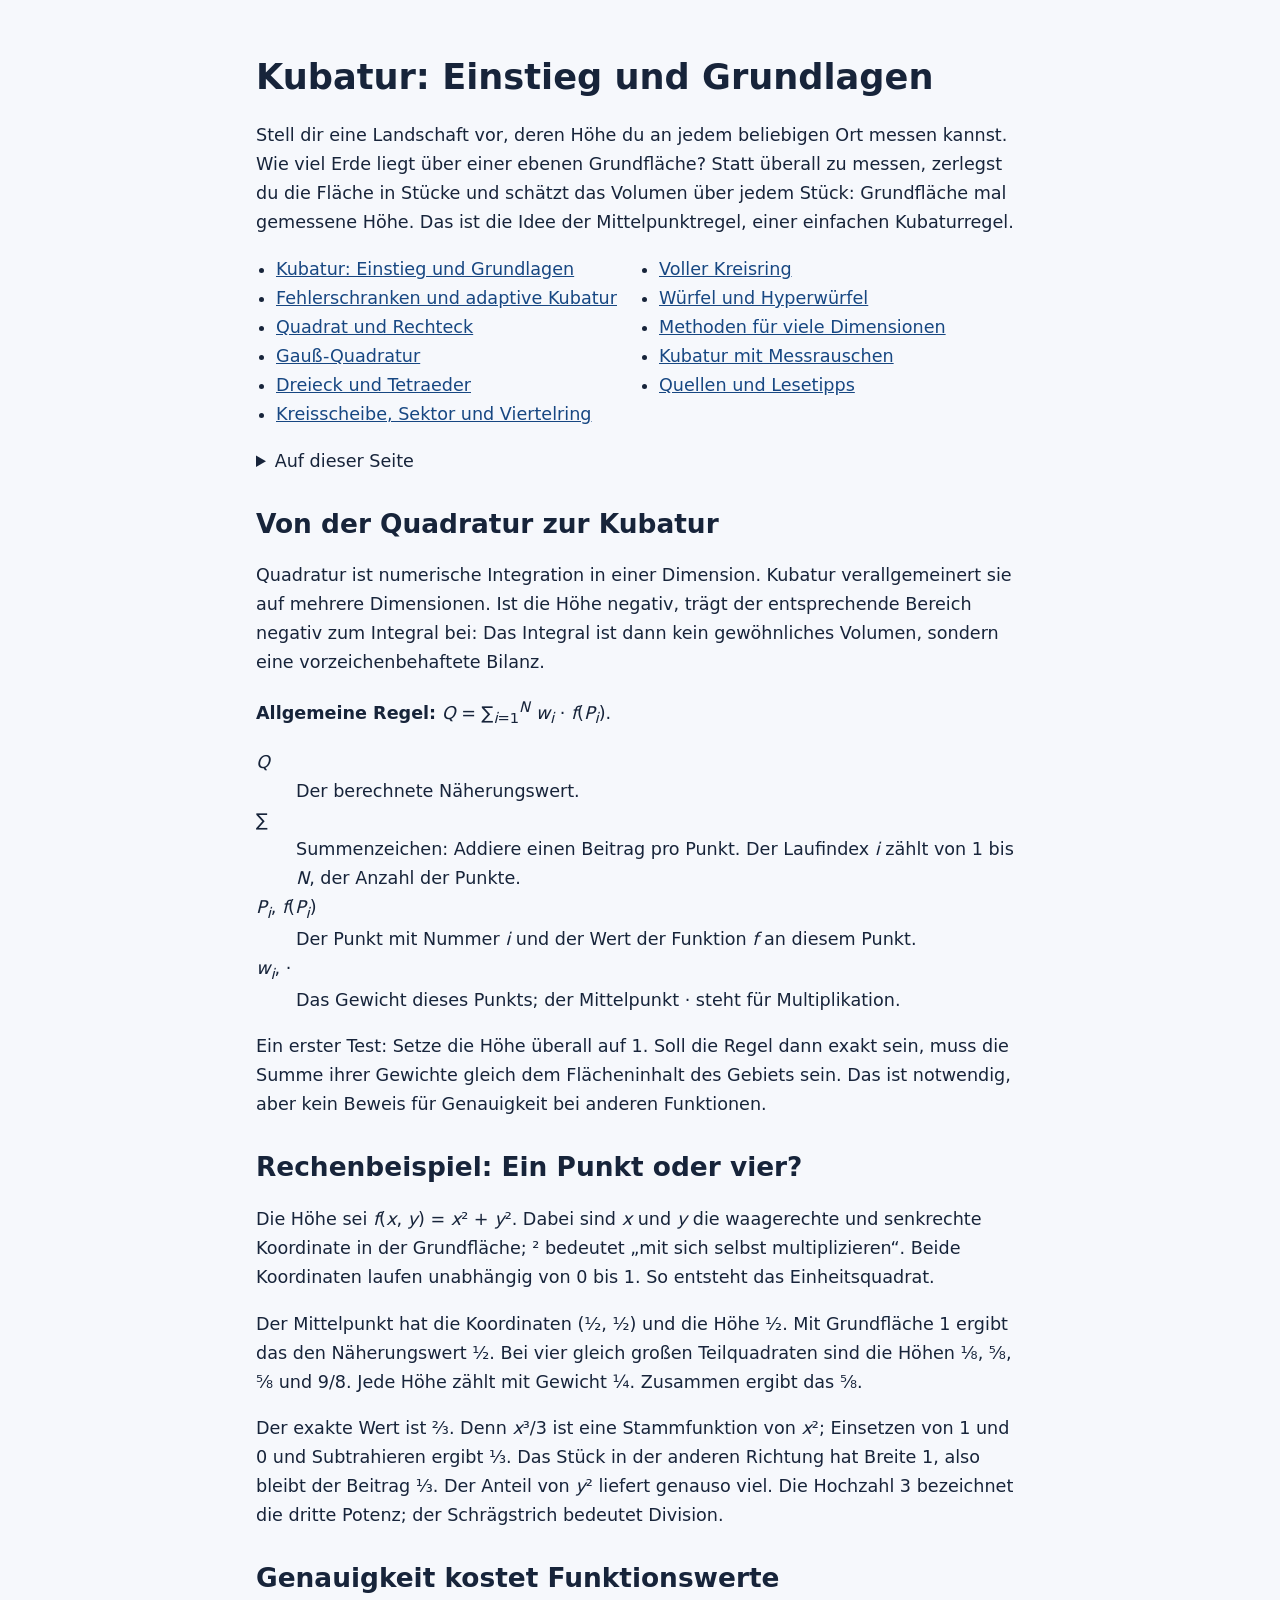
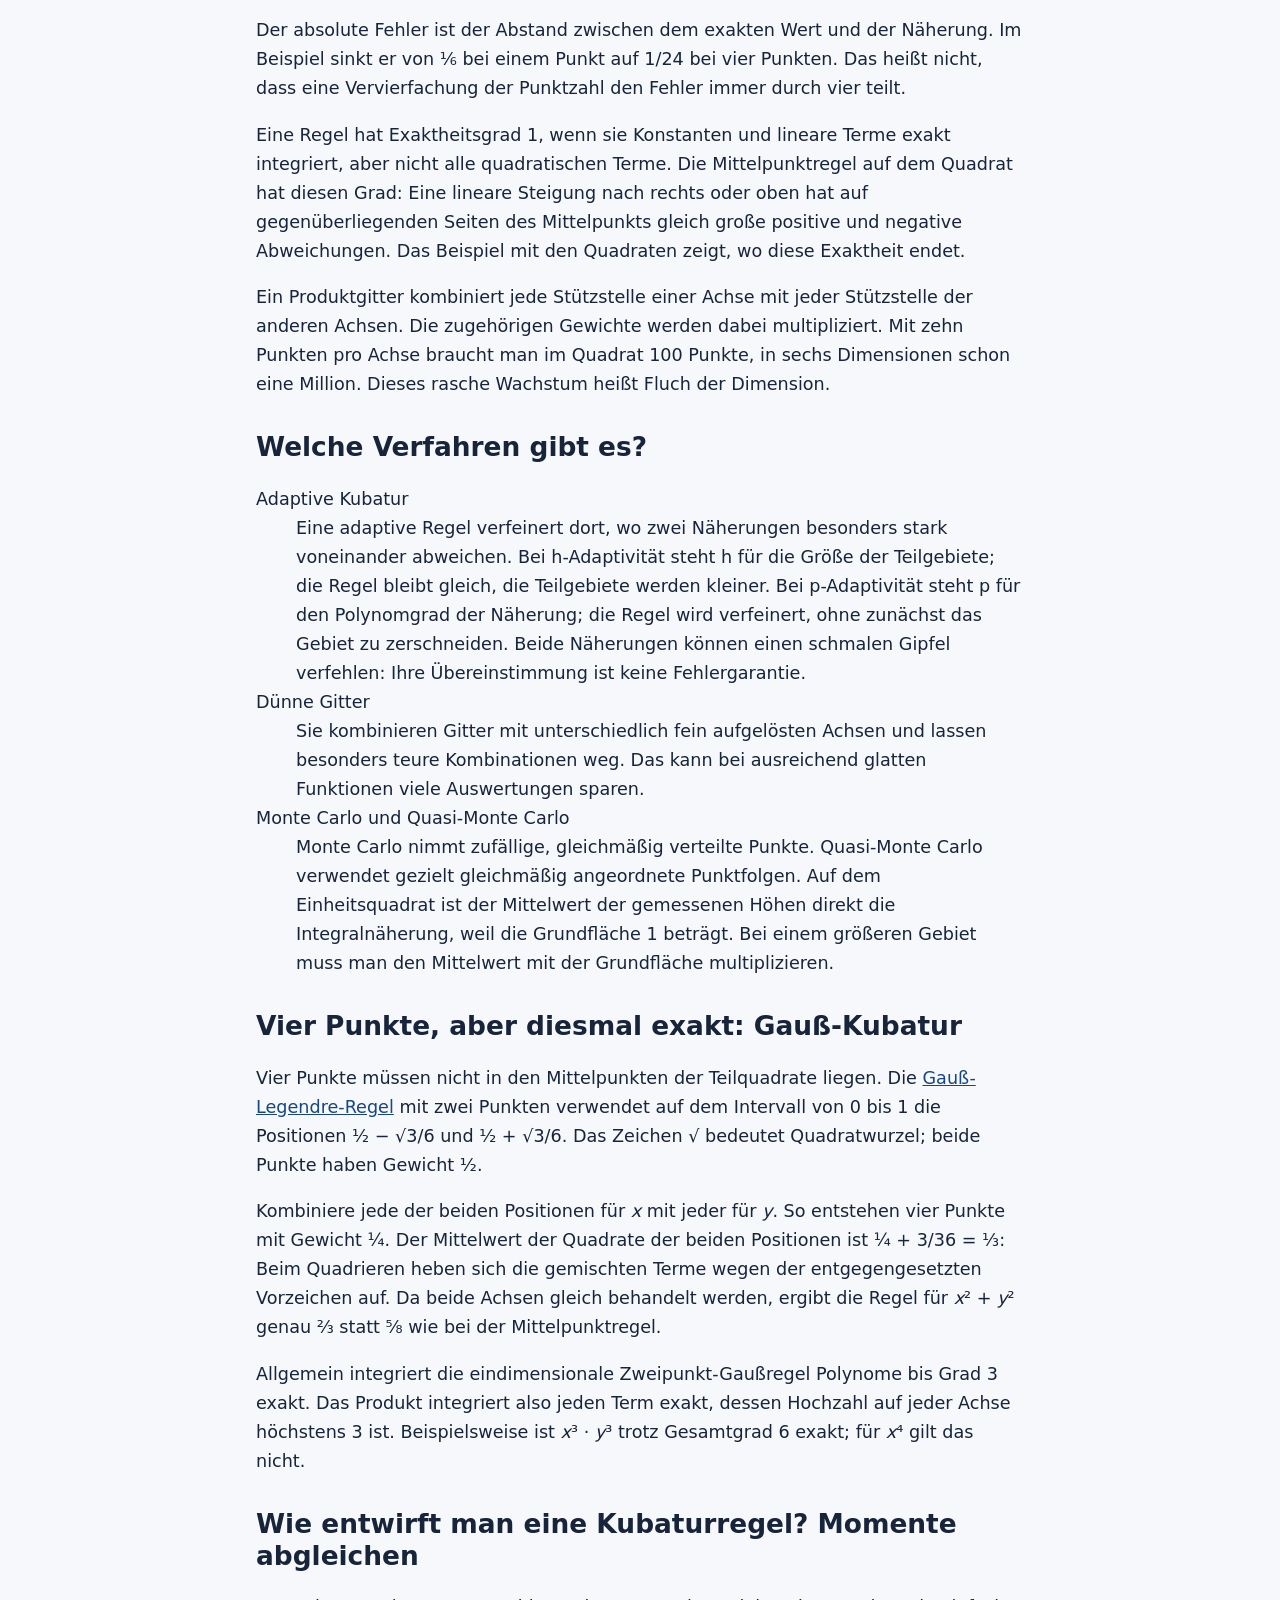
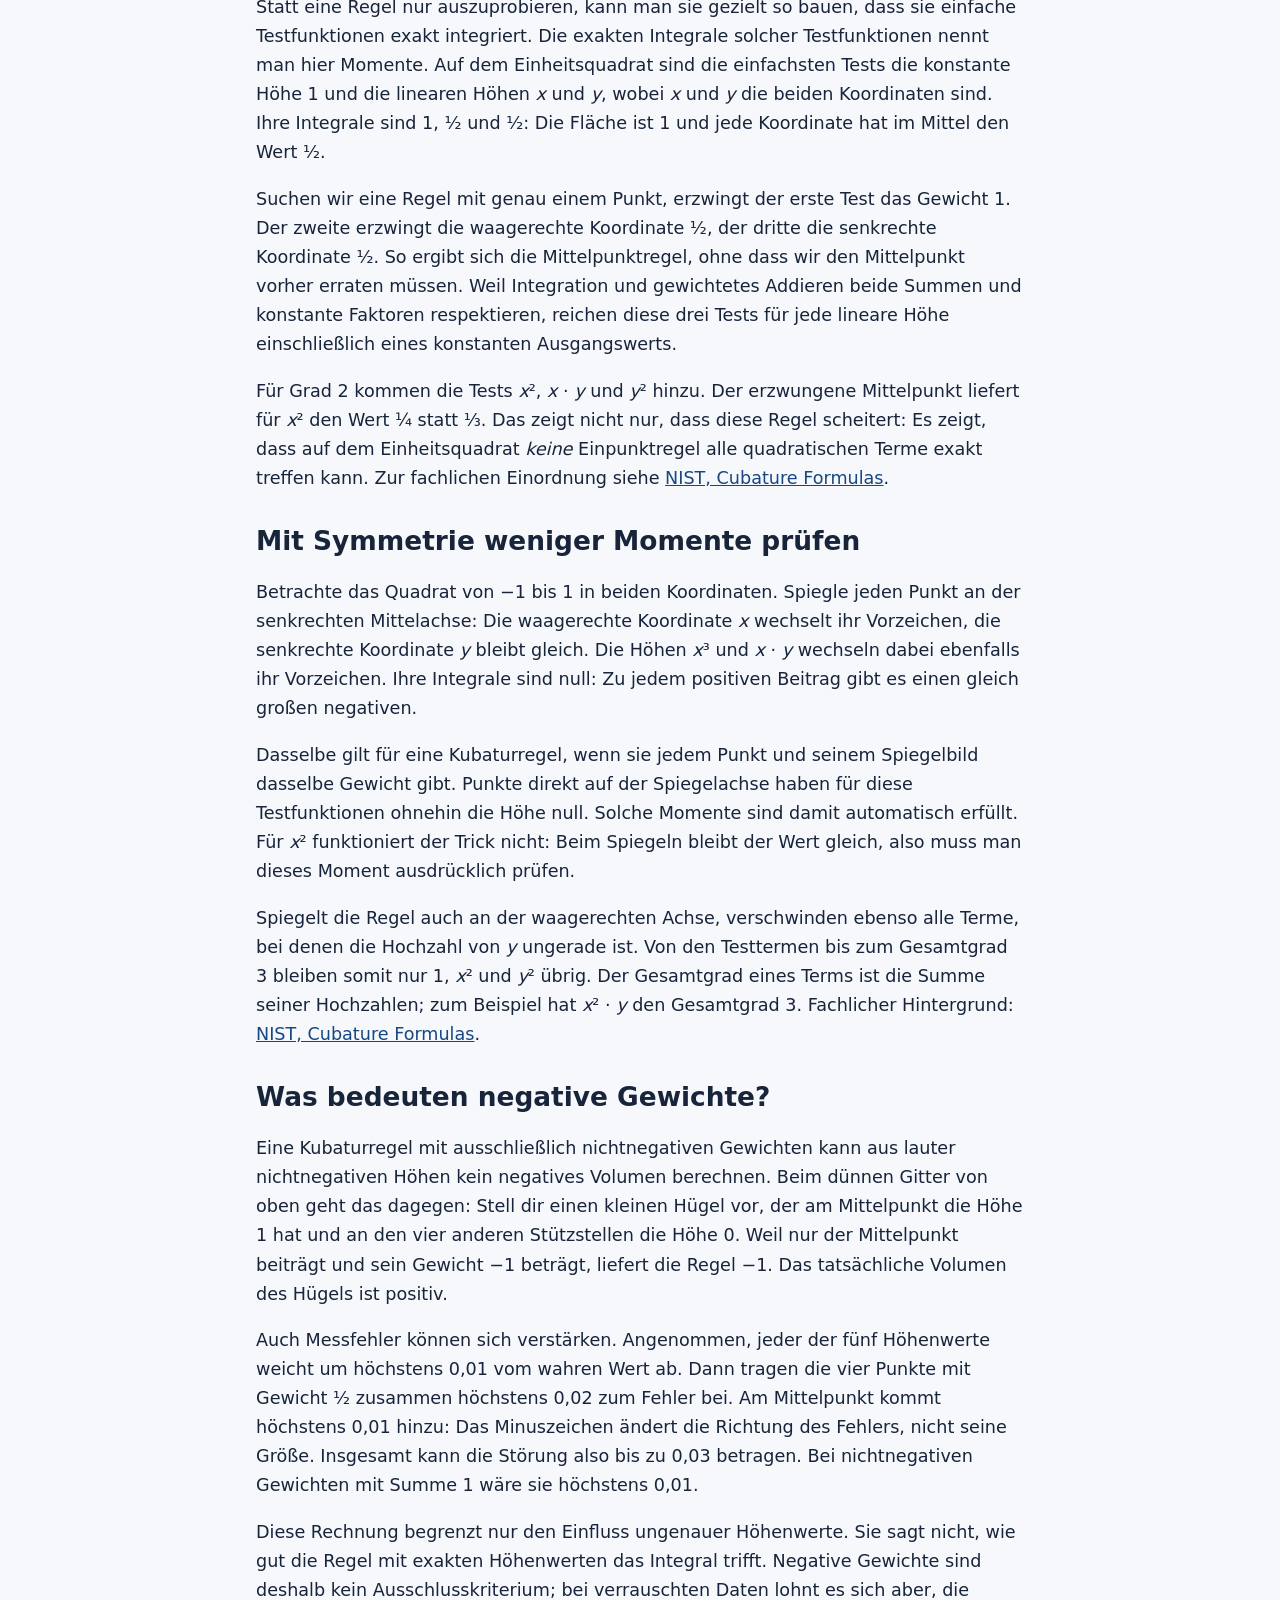
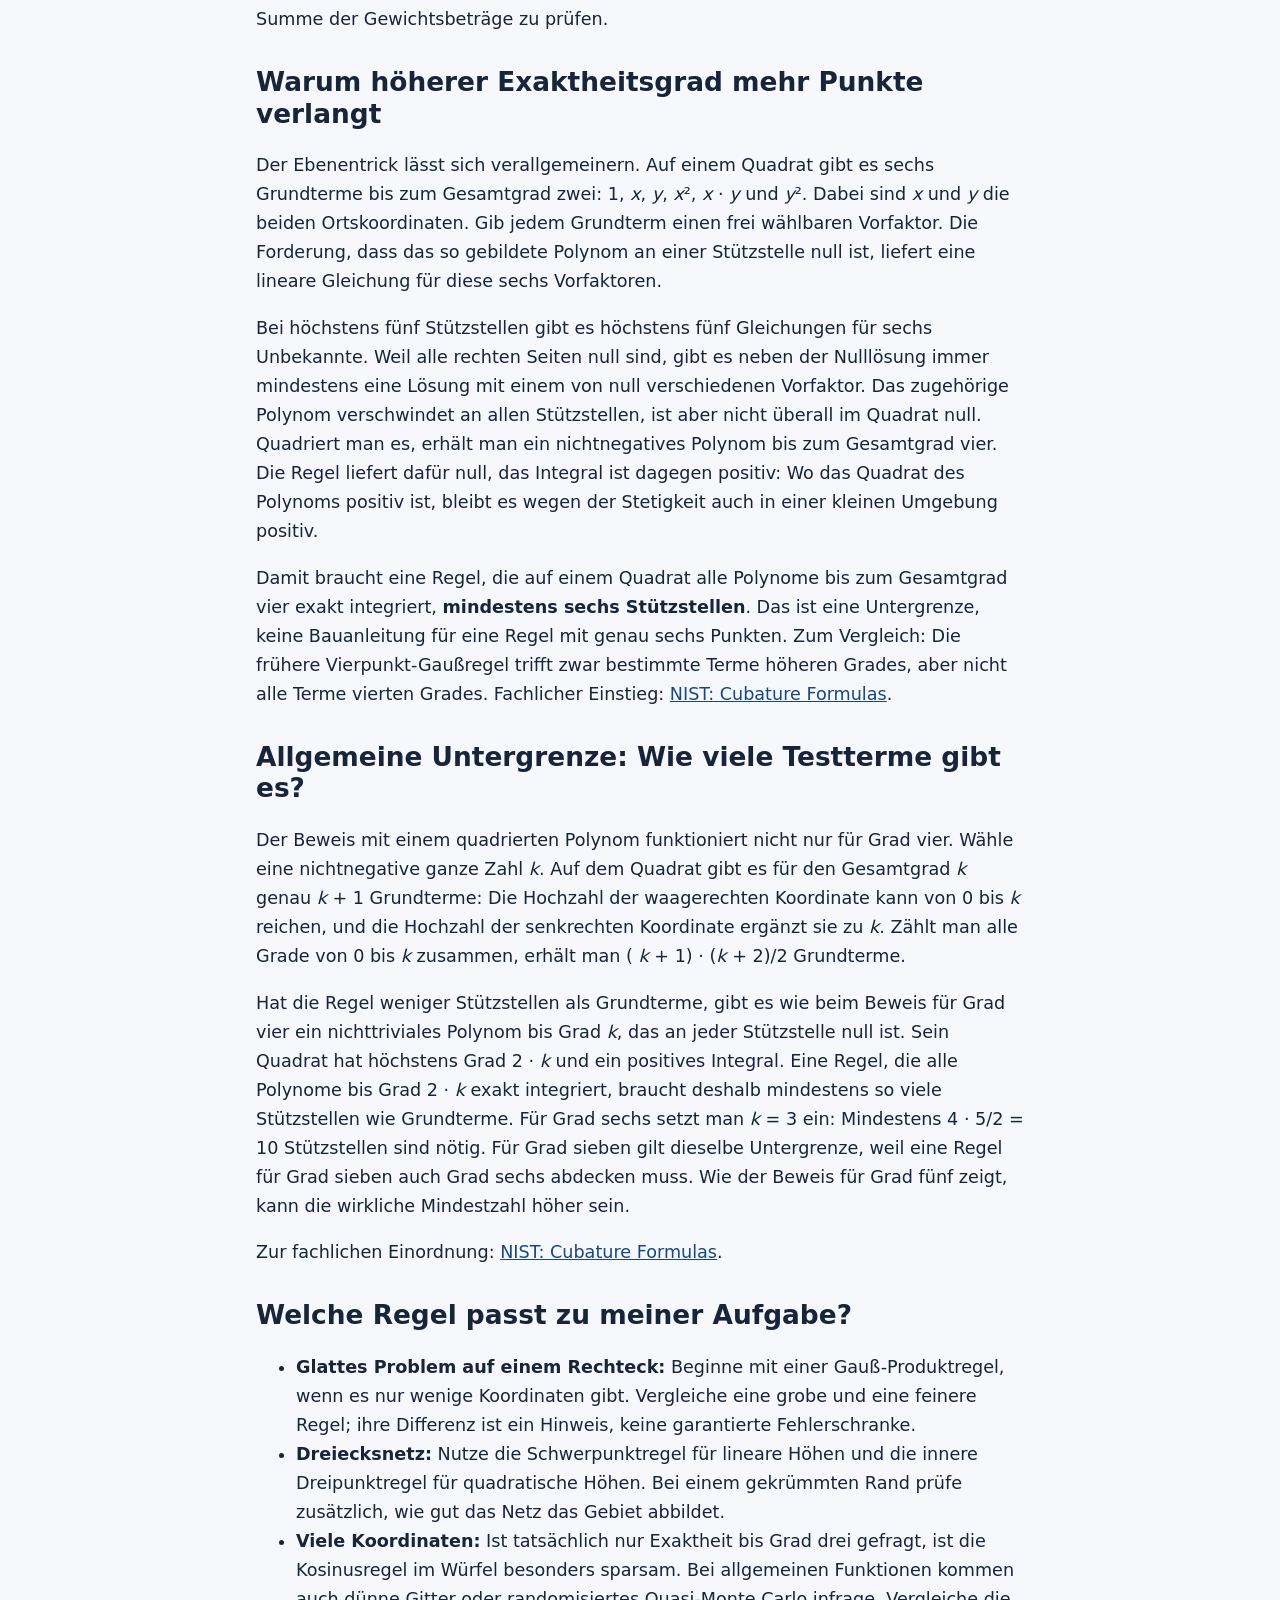
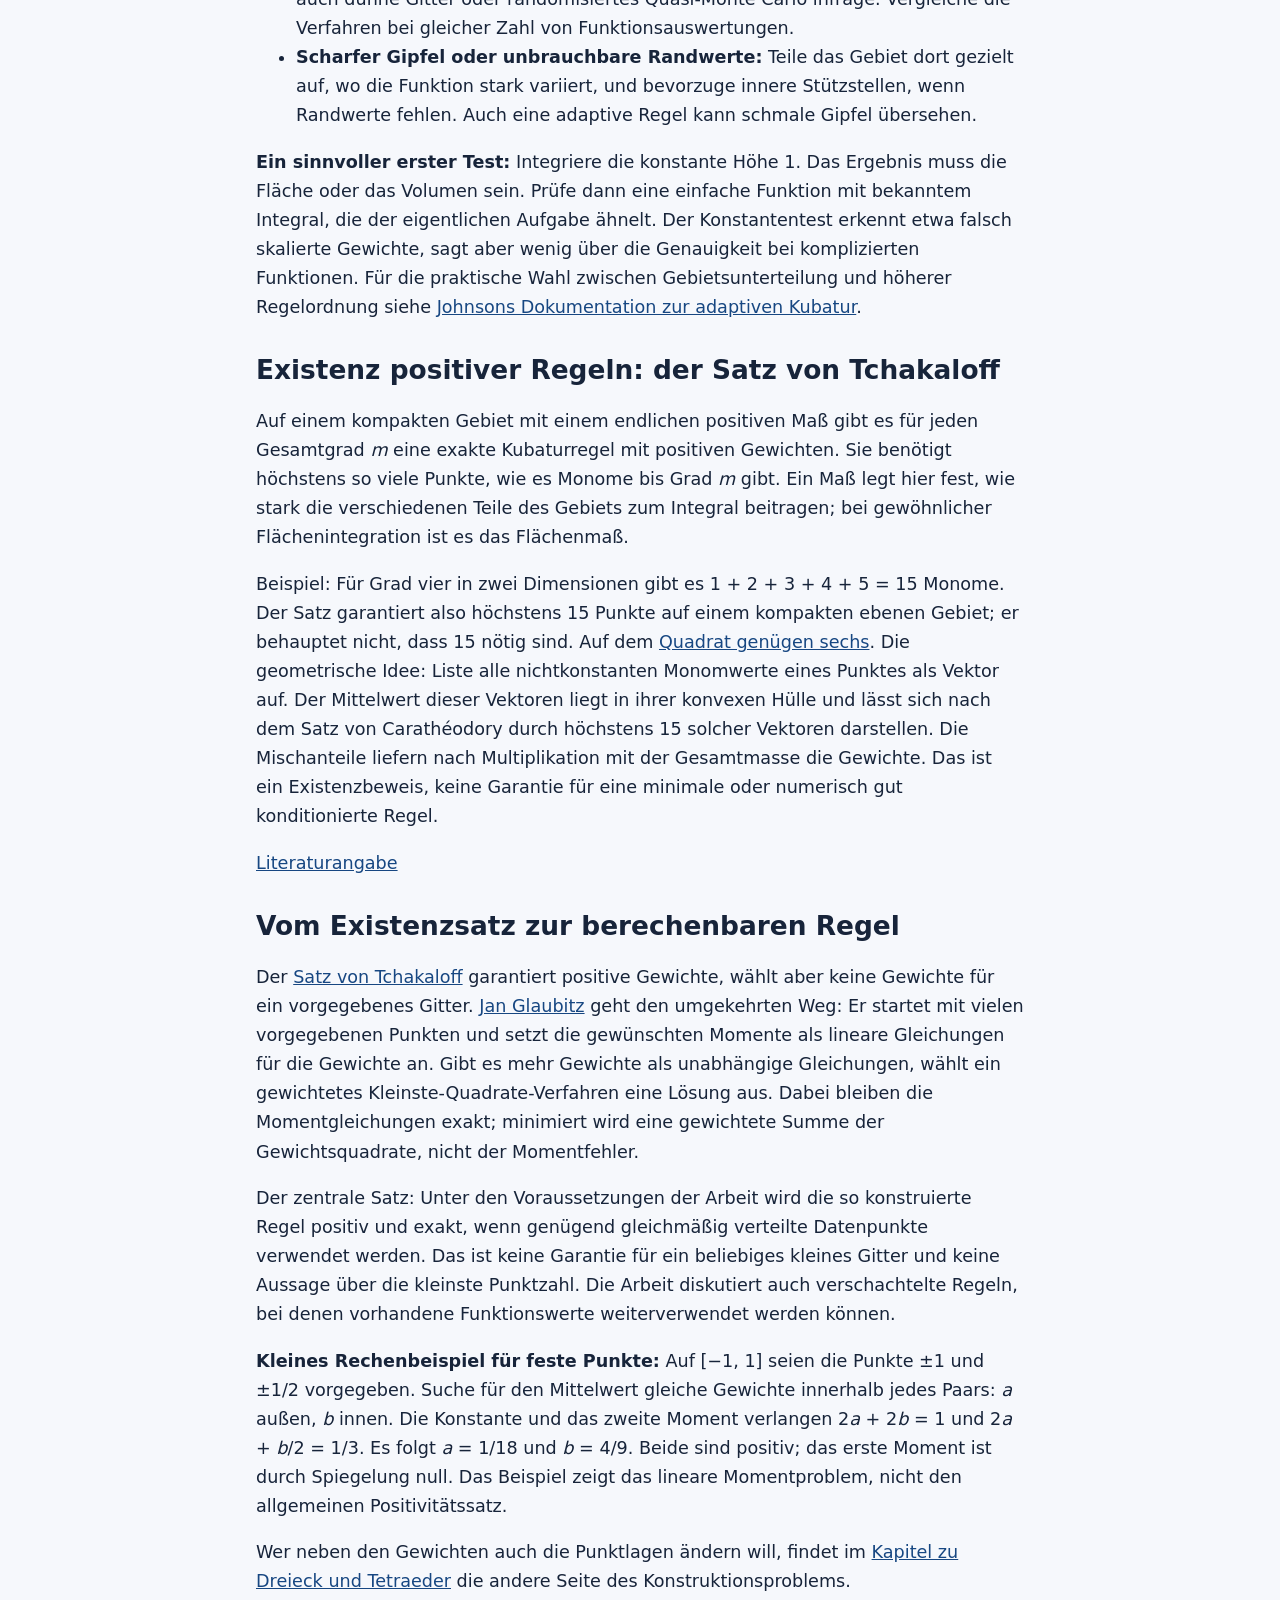
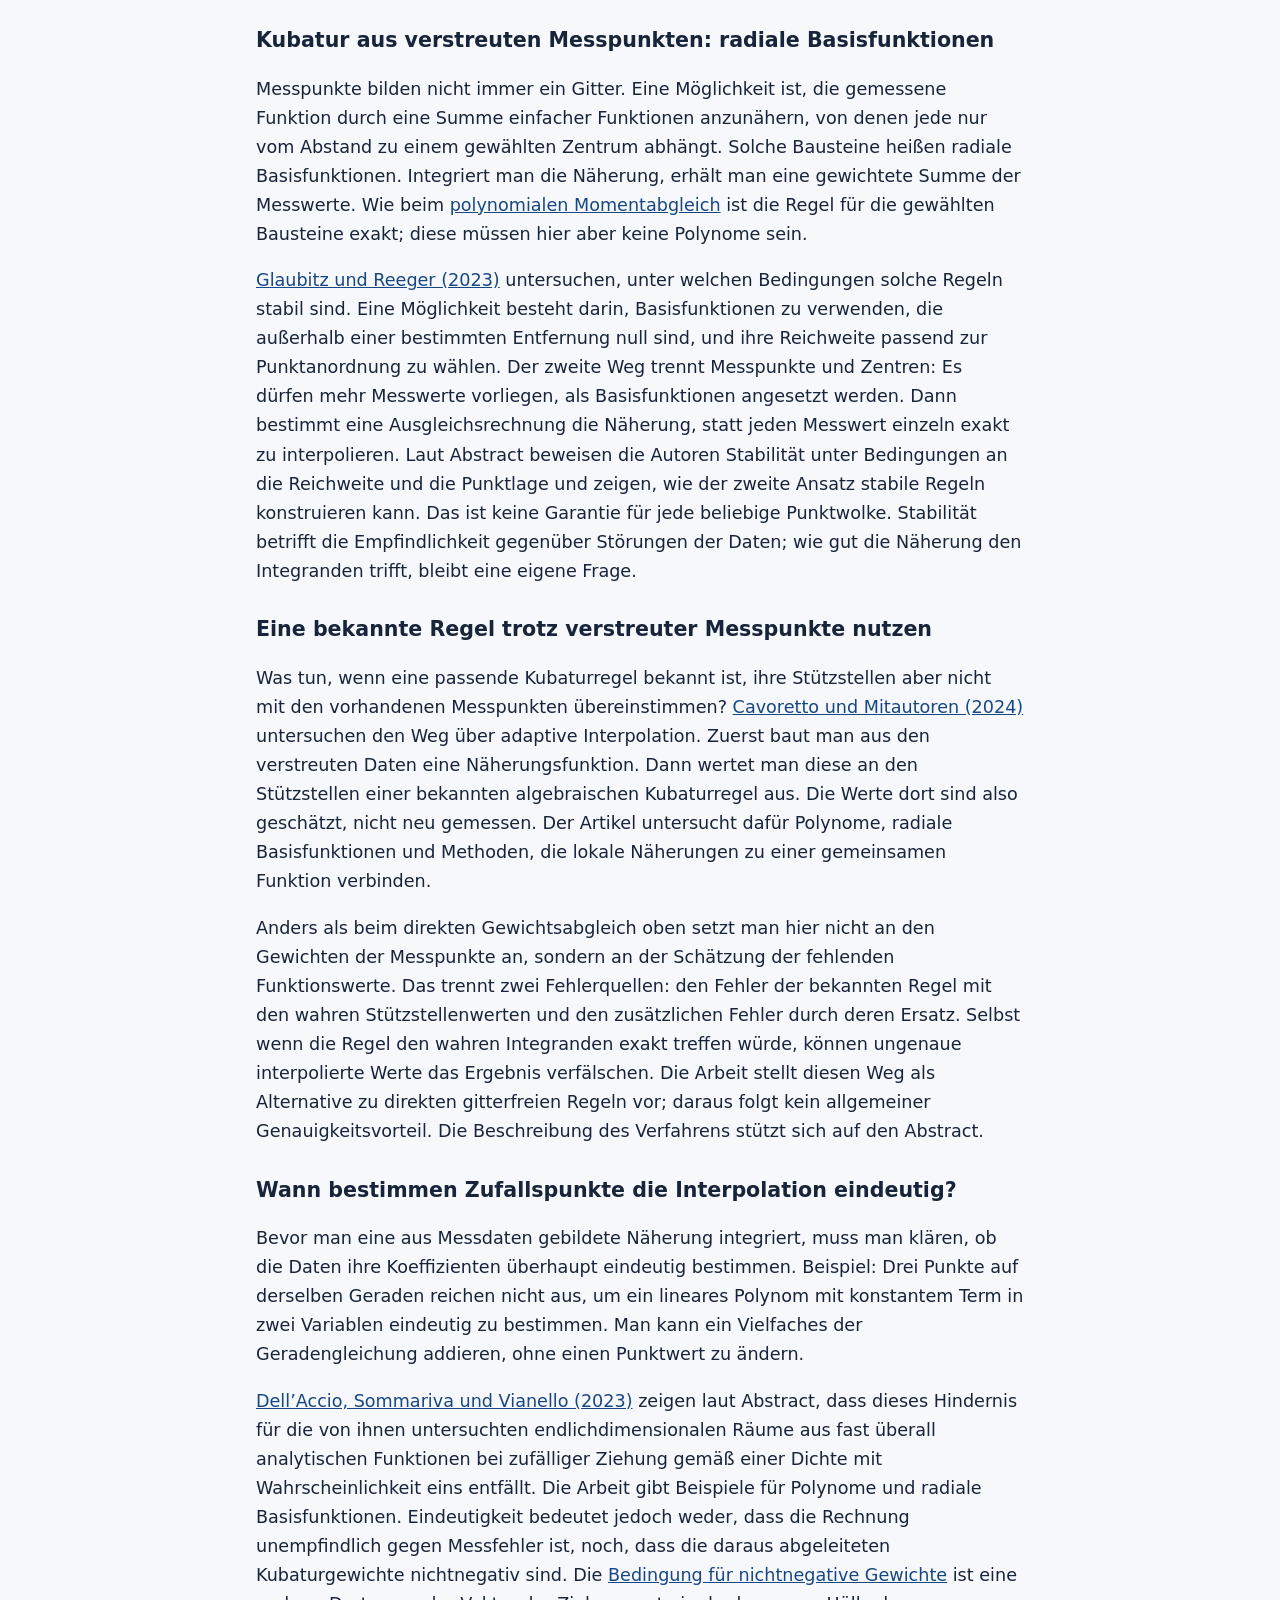
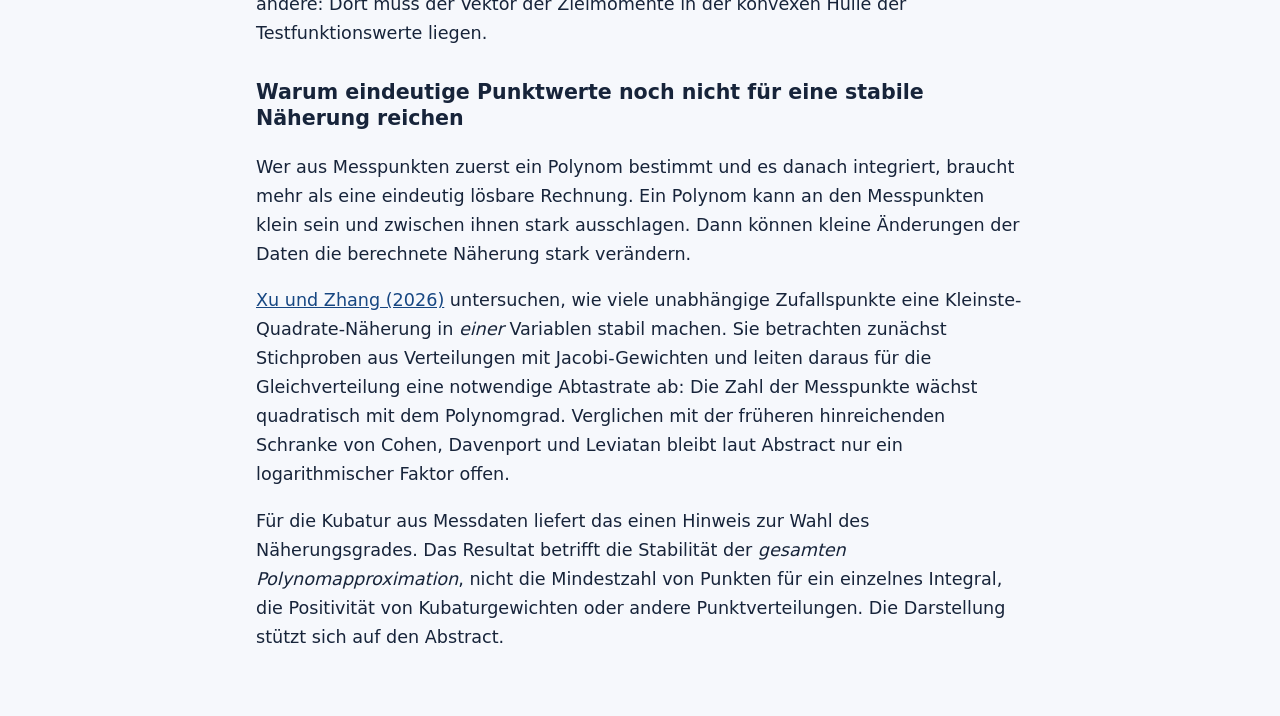
==== commit 087687e7: "Explain stability limits of polynomial fitting from random samples" ====
--- a/index.html
+++ b/index.html
@@ -17,5 +17,5 @@
 <section id="allgemeine-untergrenze-wie-viele-testterme-gibt-es"><h2>Allgemeine Untergrenze: Wie viele Testterme gibt es?</h2><p>Der Beweis mit einem quadrierten Polynom funktioniert nicht nur für Grad vier. Wähle eine nichtnegative ganze Zahl <var>k</var>. Auf dem Quadrat gibt es für den Gesamtgrad <var>k</var> genau <var>k</var> + 1 Grundterme: Die Hochzahl der waagerechten Koordinate kann von 0 bis <var>k</var> reichen, und die Hochzahl der senkrechten Koordinate ergänzt sie zu <var>k</var>. Zählt man alle Grade von 0 bis <var>k</var> zusammen, erhält man ( <var>k</var> + 1) · (<var>k</var> + 2)/2 Grundterme.</p><p>Hat die Regel weniger Stützstellen als Grundterme, gibt es wie beim Beweis für Grad vier ein nichttriviales Polynom bis Grad <var>k</var>, das an jeder Stützstelle null ist. Sein Quadrat hat höchstens Grad 2 · <var>k</var> und ein positives Integral. Eine Regel, die alle Polynome bis Grad 2 · <var>k</var> exakt integriert, braucht deshalb mindestens so viele Stützstellen wie Grundterme. Für Grad sechs setzt man <var>k</var> = 3 ein: Mindestens 4 · 5/2 = 10 Stützstellen sind nötig. Für Grad sieben gilt dieselbe Untergrenze, weil eine Regel für Grad sieben auch Grad sechs abdecken muss. Wie der Beweis für Grad fünf zeigt, kann die wirkliche Mindestzahl höher sein.</p><p>Zur fachlichen Einordnung: <a href="https://dlmf.nist.gov/3.5#x">NIST: Cubature Formulas</a>.</p></section>
 <section id="welche-regel-passt-zu-meiner-aufgabe"><h2>Welche Regel passt zu meiner Aufgabe?</h2><ul><li><strong>Glattes Problem auf einem Rechteck:</strong> Beginne mit einer Gauß-Produktregel, wenn es nur wenige Koordinaten gibt. Vergleiche eine grobe und eine feinere Regel; ihre Differenz ist ein Hinweis, keine garantierte Fehlerschranke.</li><li><strong>Dreiecksnetz:</strong> Nutze die Schwerpunktregel für lineare Höhen und die innere Dreipunktregel für quadratische Höhen. Bei einem gekrümmten Rand prüfe zusätzlich, wie gut das Netz das Gebiet abbildet.</li><li><strong>Viele Koordinaten:</strong> Ist tatsächlich nur Exaktheit bis Grad drei gefragt, ist die Kosinusregel im Würfel besonders sparsam. Bei allgemeinen Funktionen kommen auch dünne Gitter oder randomisiertes Quasi-Monte Carlo infrage. Vergleiche die Verfahren bei gleicher Zahl von Funktionsauswertungen.</li><li><strong>Scharfer Gipfel oder unbrauchbare Randwerte:</strong> Teile das Gebiet dort gezielt auf, wo die Funktion stark variiert, und bevorzuge innere Stützstellen, wenn Randwerte fehlen. Auch eine adaptive Regel kann schmale Gipfel übersehen.</li></ul><p><strong>Ein sinnvoller erster Test:</strong> Integriere die konstante Höhe 1. Das Ergebnis muss die Fläche oder das Volumen sein. Prüfe dann eine einfache Funktion mit bekanntem Integral, die der eigentlichen Aufgabe ähnelt. Der Konstantentest erkennt etwa falsch skalierte Gewichte, sagt aber wenig über die Genauigkeit bei komplizierten Funktionen. Für die praktische Wahl zwischen Gebietsunterteilung und höherer Regelordnung siehe <a href="https://github.com/stevengj/cubature">Johnsons Dokumentation zur adaptiven Kubatur</a>.</p></section>
 <section id="tchakaloff"><h2>Existenz positiver Regeln: der Satz von Tchakaloff</h2><p>Auf einem kompakten Gebiet mit einem endlichen positiven Maß gibt es für jeden Gesamtgrad <var>m</var> eine exakte Kubaturregel mit positiven Gewichten. Sie benötigt höchstens so viele Punkte, wie es Monome bis Grad <var>m</var> gibt. Ein Maß legt hier fest, wie stark die verschiedenen Teile des Gebiets zum Integral beitragen; bei gewöhnlicher Flächenintegration ist es das Flächenmaß.</p><p>Beispiel: Für Grad vier in zwei Dimensionen gibt es 1 + 2 + 3 + 4 + 5 = 15 Monome. Der Satz garantiert also höchstens 15 Punkte auf einem kompakten ebenen Gebiet; er behauptet nicht, dass 15 nötig sind. Auf dem <a href="quadrat.html#vertiefung-138">Quadrat genügen sechs</a>. Die geometrische Idee: Liste alle nichtkonstanten Monomwerte eines Punktes als Vektor auf. Der Mittelwert dieser Vektoren liegt in ihrer konvexen Hülle und lässt sich nach dem Satz von Carathéodory durch höchstens 15 solcher Vektoren darstellen. Die Mischanteile liefern nach Multiplikation mit der Gesamtmasse die Gewichte. Das ist ein Existenzbeweis, keine Garantie für eine minimale oder numerisch gut konditionierte Regel.</p><p><a href="quellen.html#tchakaloff-quelle">Literaturangabe</a></p></section>
-<section id="positive-gewichte-forschung"><h2>Vom Existenzsatz zur berechenbaren Regel</h2><p>Der <a href="#tchakaloff">Satz von Tchakaloff</a> garantiert positive Gewichte, wählt aber keine Gewichte für ein vorgegebenes Gitter. <a href="quellen.html#glaubitz-positive-kubatur">Jan Glaubitz</a> geht den umgekehrten Weg: Er startet mit vielen vorgegebenen Punkten und setzt die gewünschten Momente als lineare Gleichungen für die Gewichte an. Gibt es mehr Gewichte als unabhängige Gleichungen, wählt ein gewichtetes Kleinste-Quadrate-Verfahren eine Lösung aus. Dabei bleiben die Momentgleichungen exakt; minimiert wird eine gewichtete Summe der Gewichtsquadrate, nicht der Momentfehler.</p><p>Der zentrale Satz: Unter den Voraussetzungen der Arbeit wird die so konstruierte Regel positiv und exakt, wenn genügend gleichmäßig verteilte Datenpunkte verwendet werden. Das ist keine Garantie für ein beliebiges kleines Gitter und keine Aussage über die kleinste Punktzahl. Die Arbeit diskutiert auch verschachtelte Regeln, bei denen vorhandene Funktionswerte weiterverwendet werden können.</p><p><strong>Kleines Rechenbeispiel für feste Punkte:</strong> Auf [−1, 1] seien die Punkte ±1 und ±1/2 vorgegeben. Suche für den Mittelwert gleiche Gewichte innerhalb jedes Paars: <var>a</var> außen, <var>b</var> innen. Die Konstante und das zweite Moment verlangen 2<var>a</var> + 2<var>b</var> = 1 und 2<var>a</var> + <var>b</var>/2 = 1/3. Es folgt <var>a</var> = 1/18 und <var>b</var> = 4/9. Beide sind positiv; das erste Moment ist durch Spiegelung null. Das Beispiel zeigt das lineare Momentproblem, nicht den allgemeinen Positivitätssatz.</p><p>Wer neben den Gewichten auch die Punktlagen ändern will, findet im <a href="dreieck-tetraeder.html#positive-innere-regeln">Kapitel zu Dreieck und Tetraeder</a> die andere Seite des Konstruktionsproblems.</p><h3 id="rbf-kubatur">Kubatur aus verstreuten Messpunkten: radiale Basisfunktionen</h3><p>Messpunkte bilden nicht immer ein Gitter. Eine Möglichkeit ist, die gemessene Funktion durch eine Summe einfacher Funktionen anzunähern, von denen jede nur vom Abstand zu einem gewählten Zentrum abhängt. Solche Bausteine heißen radiale Basisfunktionen. Integriert man die Näherung, erhält man eine gewichtete Summe der Messwerte. Wie beim <a href="#positive-gewichte-forschung">polynomialen Momentabgleich</a> ist die Regel für die gewählten Bausteine exakt; diese müssen hier aber keine Polynome sein.</p><p><a href="quellen.html#glaubitz-reeger">Glaubitz und Reeger (2023)</a> untersuchen, unter welchen Bedingungen solche Regeln stabil sind. Eine Möglichkeit besteht darin, Basisfunktionen zu verwenden, die außerhalb einer bestimmten Entfernung null sind, und ihre Reichweite passend zur Punktanordnung zu wählen. Der zweite Weg trennt Messpunkte und Zentren: Es dürfen mehr Messwerte vorliegen, als Basisfunktionen angesetzt werden. Dann bestimmt eine Ausgleichsrechnung die Näherung, statt jeden Messwert einzeln exakt zu interpolieren. Laut Abstract beweisen die Autoren Stabilität unter Bedingungen an die Reichweite und die Punktlage und zeigen, wie der zweite Ansatz stabile Regeln konstruieren kann. Das ist keine Garantie für jede beliebige Punktwolke. Stabilität betrifft die Empfindlichkeit gegenüber Störungen der Daten; wie gut die Näherung den Integranden trifft, bleibt eine eigene Frage.</p><h3 id="adaptive-interpolation">Eine bekannte Regel trotz verstreuter Messpunkte nutzen</h3><p>Was tun, wenn eine passende Kubaturregel bekannt ist, ihre Stützstellen aber nicht mit den vorhandenen Messpunkten übereinstimmen? <a href="quellen.html#cavoretto-adaptiv">Cavoretto und Mitautoren (2024)</a> untersuchen den Weg über adaptive Interpolation. Zuerst baut man aus den verstreuten Daten eine Näherungsfunktion. Dann wertet man diese an den Stützstellen einer bekannten algebraischen Kubaturregel aus. Die Werte dort sind also geschätzt, nicht neu gemessen. Der Artikel untersucht dafür Polynome, radiale Basisfunktionen und Methoden, die lokale Näherungen zu einer gemeinsamen Funktion verbinden.</p><p>Anders als beim direkten Gewichtsabgleich oben setzt man hier nicht an den Gewichten der Messpunkte an, sondern an der Schätzung der fehlenden Funktionswerte. Das trennt zwei Fehlerquellen: den Fehler der bekannten Regel mit den wahren Stützstellenwerten und den zusätzlichen Fehler durch deren Ersatz. Selbst wenn die Regel den wahren Integranden exakt treffen würde, können ungenaue interpolierte Werte das Ergebnis verfälschen. Die Arbeit stellt diesen Weg als Alternative zu direkten gitterfreien Regeln vor; daraus folgt kein allgemeiner Genauigkeitsvorteil. Die Beschreibung des Verfahrens stützt sich auf den Abstract.</p><h3 id="eindeutige-interpolation">Wann bestimmen Zufallspunkte die Interpolation eindeutig?</h3><p>Bevor man eine aus Messdaten gebildete Näherung integriert, muss man klären, ob die Daten ihre Koeffizienten überhaupt eindeutig bestimmen. Beispiel: Drei Punkte auf derselben Geraden reichen nicht aus, um ein lineares Polynom mit konstantem Term in zwei Variablen eindeutig zu bestimmen. Man kann ein Vielfaches der Geradengleichung addieren, ohne einen Punktwert zu ändern.</p><p><a href="quellen.html#dellaccio-zufallspunkte">Dell’Accio, Sommariva und Vianello (2023)</a> zeigen laut Abstract, dass dieses Hindernis für die von ihnen untersuchten endlichdimensionalen Räume aus fast überall analytischen Funktionen bei zufälliger Ziehung gemäß einer Dichte mit Wahrscheinlichkeit eins entfällt. Die Arbeit gibt Beispiele für Polynome und radiale Basisfunktionen. Eindeutigkeit bedeutet jedoch weder, dass die Rechnung unempfindlich gegen Messfehler ist, noch, dass die daraus abgeleiteten Kubaturgewichte nichtnegativ sind. Die <a href="viele-dimensionen.html#zufaellige-momenthuellen">Bedingung für nichtnegative Gewichte</a> ist eine andere: Dort muss der Vektor der Zielmomente in der konvexen Hülle der Testfunktionswerte liegen.</p></section>
+<section id="positive-gewichte-forschung"><h2>Vom Existenzsatz zur berechenbaren Regel</h2><p>Der <a href="#tchakaloff">Satz von Tchakaloff</a> garantiert positive Gewichte, wählt aber keine Gewichte für ein vorgegebenes Gitter. <a href="quellen.html#glaubitz-positive-kubatur">Jan Glaubitz</a> geht den umgekehrten Weg: Er startet mit vielen vorgegebenen Punkten und setzt die gewünschten Momente als lineare Gleichungen für die Gewichte an. Gibt es mehr Gewichte als unabhängige Gleichungen, wählt ein gewichtetes Kleinste-Quadrate-Verfahren eine Lösung aus. Dabei bleiben die Momentgleichungen exakt; minimiert wird eine gewichtete Summe der Gewichtsquadrate, nicht der Momentfehler.</p><p>Der zentrale Satz: Unter den Voraussetzungen der Arbeit wird die so konstruierte Regel positiv und exakt, wenn genügend gleichmäßig verteilte Datenpunkte verwendet werden. Das ist keine Garantie für ein beliebiges kleines Gitter und keine Aussage über die kleinste Punktzahl. Die Arbeit diskutiert auch verschachtelte Regeln, bei denen vorhandene Funktionswerte weiterverwendet werden können.</p><p><strong>Kleines Rechenbeispiel für feste Punkte:</strong> Auf [−1, 1] seien die Punkte ±1 und ±1/2 vorgegeben. Suche für den Mittelwert gleiche Gewichte innerhalb jedes Paars: <var>a</var> außen, <var>b</var> innen. Die Konstante und das zweite Moment verlangen 2<var>a</var> + 2<var>b</var> = 1 und 2<var>a</var> + <var>b</var>/2 = 1/3. Es folgt <var>a</var> = 1/18 und <var>b</var> = 4/9. Beide sind positiv; das erste Moment ist durch Spiegelung null. Das Beispiel zeigt das lineare Momentproblem, nicht den allgemeinen Positivitätssatz.</p><p>Wer neben den Gewichten auch die Punktlagen ändern will, findet im <a href="dreieck-tetraeder.html#positive-innere-regeln">Kapitel zu Dreieck und Tetraeder</a> die andere Seite des Konstruktionsproblems.</p><h3 id="rbf-kubatur">Kubatur aus verstreuten Messpunkten: radiale Basisfunktionen</h3><p>Messpunkte bilden nicht immer ein Gitter. Eine Möglichkeit ist, die gemessene Funktion durch eine Summe einfacher Funktionen anzunähern, von denen jede nur vom Abstand zu einem gewählten Zentrum abhängt. Solche Bausteine heißen radiale Basisfunktionen. Integriert man die Näherung, erhält man eine gewichtete Summe der Messwerte. Wie beim <a href="#positive-gewichte-forschung">polynomialen Momentabgleich</a> ist die Regel für die gewählten Bausteine exakt; diese müssen hier aber keine Polynome sein.</p><p><a href="quellen.html#glaubitz-reeger">Glaubitz und Reeger (2023)</a> untersuchen, unter welchen Bedingungen solche Regeln stabil sind. Eine Möglichkeit besteht darin, Basisfunktionen zu verwenden, die außerhalb einer bestimmten Entfernung null sind, und ihre Reichweite passend zur Punktanordnung zu wählen. Der zweite Weg trennt Messpunkte und Zentren: Es dürfen mehr Messwerte vorliegen, als Basisfunktionen angesetzt werden. Dann bestimmt eine Ausgleichsrechnung die Näherung, statt jeden Messwert einzeln exakt zu interpolieren. Laut Abstract beweisen die Autoren Stabilität unter Bedingungen an die Reichweite und die Punktlage und zeigen, wie der zweite Ansatz stabile Regeln konstruieren kann. Das ist keine Garantie für jede beliebige Punktwolke. Stabilität betrifft die Empfindlichkeit gegenüber Störungen der Daten; wie gut die Näherung den Integranden trifft, bleibt eine eigene Frage.</p><h3 id="adaptive-interpolation">Eine bekannte Regel trotz verstreuter Messpunkte nutzen</h3><p>Was tun, wenn eine passende Kubaturregel bekannt ist, ihre Stützstellen aber nicht mit den vorhandenen Messpunkten übereinstimmen? <a href="quellen.html#cavoretto-adaptiv">Cavoretto und Mitautoren (2024)</a> untersuchen den Weg über adaptive Interpolation. Zuerst baut man aus den verstreuten Daten eine Näherungsfunktion. Dann wertet man diese an den Stützstellen einer bekannten algebraischen Kubaturregel aus. Die Werte dort sind also geschätzt, nicht neu gemessen. Der Artikel untersucht dafür Polynome, radiale Basisfunktionen und Methoden, die lokale Näherungen zu einer gemeinsamen Funktion verbinden.</p><p>Anders als beim direkten Gewichtsabgleich oben setzt man hier nicht an den Gewichten der Messpunkte an, sondern an der Schätzung der fehlenden Funktionswerte. Das trennt zwei Fehlerquellen: den Fehler der bekannten Regel mit den wahren Stützstellenwerten und den zusätzlichen Fehler durch deren Ersatz. Selbst wenn die Regel den wahren Integranden exakt treffen würde, können ungenaue interpolierte Werte das Ergebnis verfälschen. Die Arbeit stellt diesen Weg als Alternative zu direkten gitterfreien Regeln vor; daraus folgt kein allgemeiner Genauigkeitsvorteil. Die Beschreibung des Verfahrens stützt sich auf den Abstract.</p><h3 id="eindeutige-interpolation">Wann bestimmen Zufallspunkte die Interpolation eindeutig?</h3><p>Bevor man eine aus Messdaten gebildete Näherung integriert, muss man klären, ob die Daten ihre Koeffizienten überhaupt eindeutig bestimmen. Beispiel: Drei Punkte auf derselben Geraden reichen nicht aus, um ein lineares Polynom mit konstantem Term in zwei Variablen eindeutig zu bestimmen. Man kann ein Vielfaches der Geradengleichung addieren, ohne einen Punktwert zu ändern.</p><p><a href="quellen.html#dellaccio-zufallspunkte">Dell’Accio, Sommariva und Vianello (2023)</a> zeigen laut Abstract, dass dieses Hindernis für die von ihnen untersuchten endlichdimensionalen Räume aus fast überall analytischen Funktionen bei zufälliger Ziehung gemäß einer Dichte mit Wahrscheinlichkeit eins entfällt. Die Arbeit gibt Beispiele für Polynome und radiale Basisfunktionen. Eindeutigkeit bedeutet jedoch weder, dass die Rechnung unempfindlich gegen Messfehler ist, noch, dass die daraus abgeleiteten Kubaturgewichte nichtnegativ sind. Die <a href="viele-dimensionen.html#zufaellige-momenthuellen">Bedingung für nichtnegative Gewichte</a> ist eine andere: Dort muss der Vektor der Zielmomente in der konvexen Hülle der Testfunktionswerte liegen.</p><h3 id="zufallsdaten-stabilitaet">Warum eindeutige Punktwerte noch nicht für eine stabile Näherung reichen</h3><p>Wer aus Messpunkten zuerst ein Polynom bestimmt und es danach integriert, braucht mehr als eine eindeutig lösbare Rechnung. Ein Polynom kann an den Messpunkten klein sein und zwischen ihnen stark ausschlagen. Dann können kleine Änderungen der Daten die berechnete Näherung stark verändern.</p><p><a href="quellen.html#xu-zhang-stabilitaet">Xu und Zhang (2026)</a> untersuchen, wie viele unabhängige Zufallspunkte eine Kleinste-Quadrate-Näherung in <em>einer</em> Variablen stabil machen. Sie betrachten zunächst Stichproben aus Verteilungen mit Jacobi-Gewichten und leiten daraus für die Gleichverteilung eine notwendige Abtastrate ab: Die Zahl der Messpunkte wächst quadratisch mit dem Polynomgrad. Verglichen mit der früheren hinreichenden Schranke von Cohen, Davenport und Leviatan bleibt laut Abstract nur ein logarithmischer Faktor offen.</p><p>Für die Kubatur aus Messdaten liefert das einen Hinweis zur Wahl des Näherungsgrades. Das Resultat betrifft die Stabilität der <em>gesamten Polynomapproximation</em>, nicht die Mindestzahl von Punkten für ein einzelnes Integral, die Positivität von Kubaturgewichten oder andere Punktverteilungen. Die Darstellung stützt sich auf den Abstract.</p></section>
 </main></body></html>
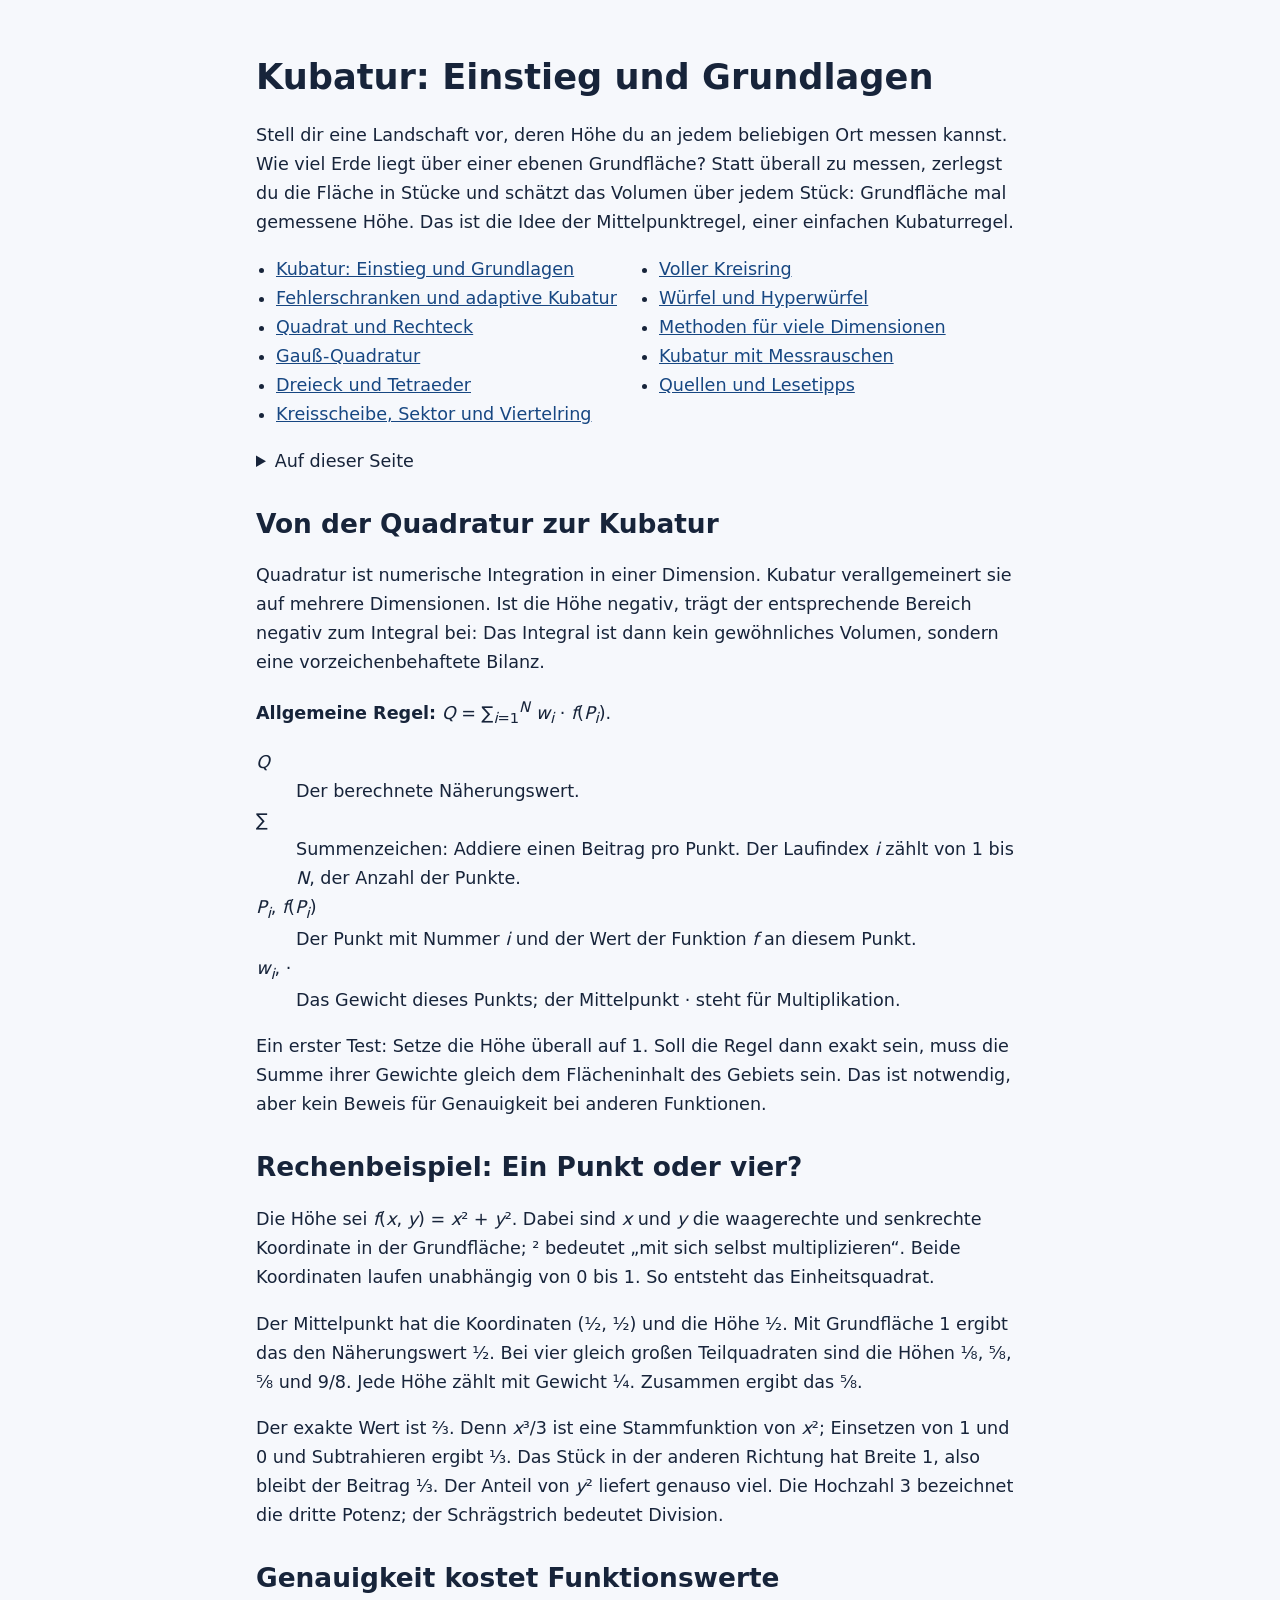
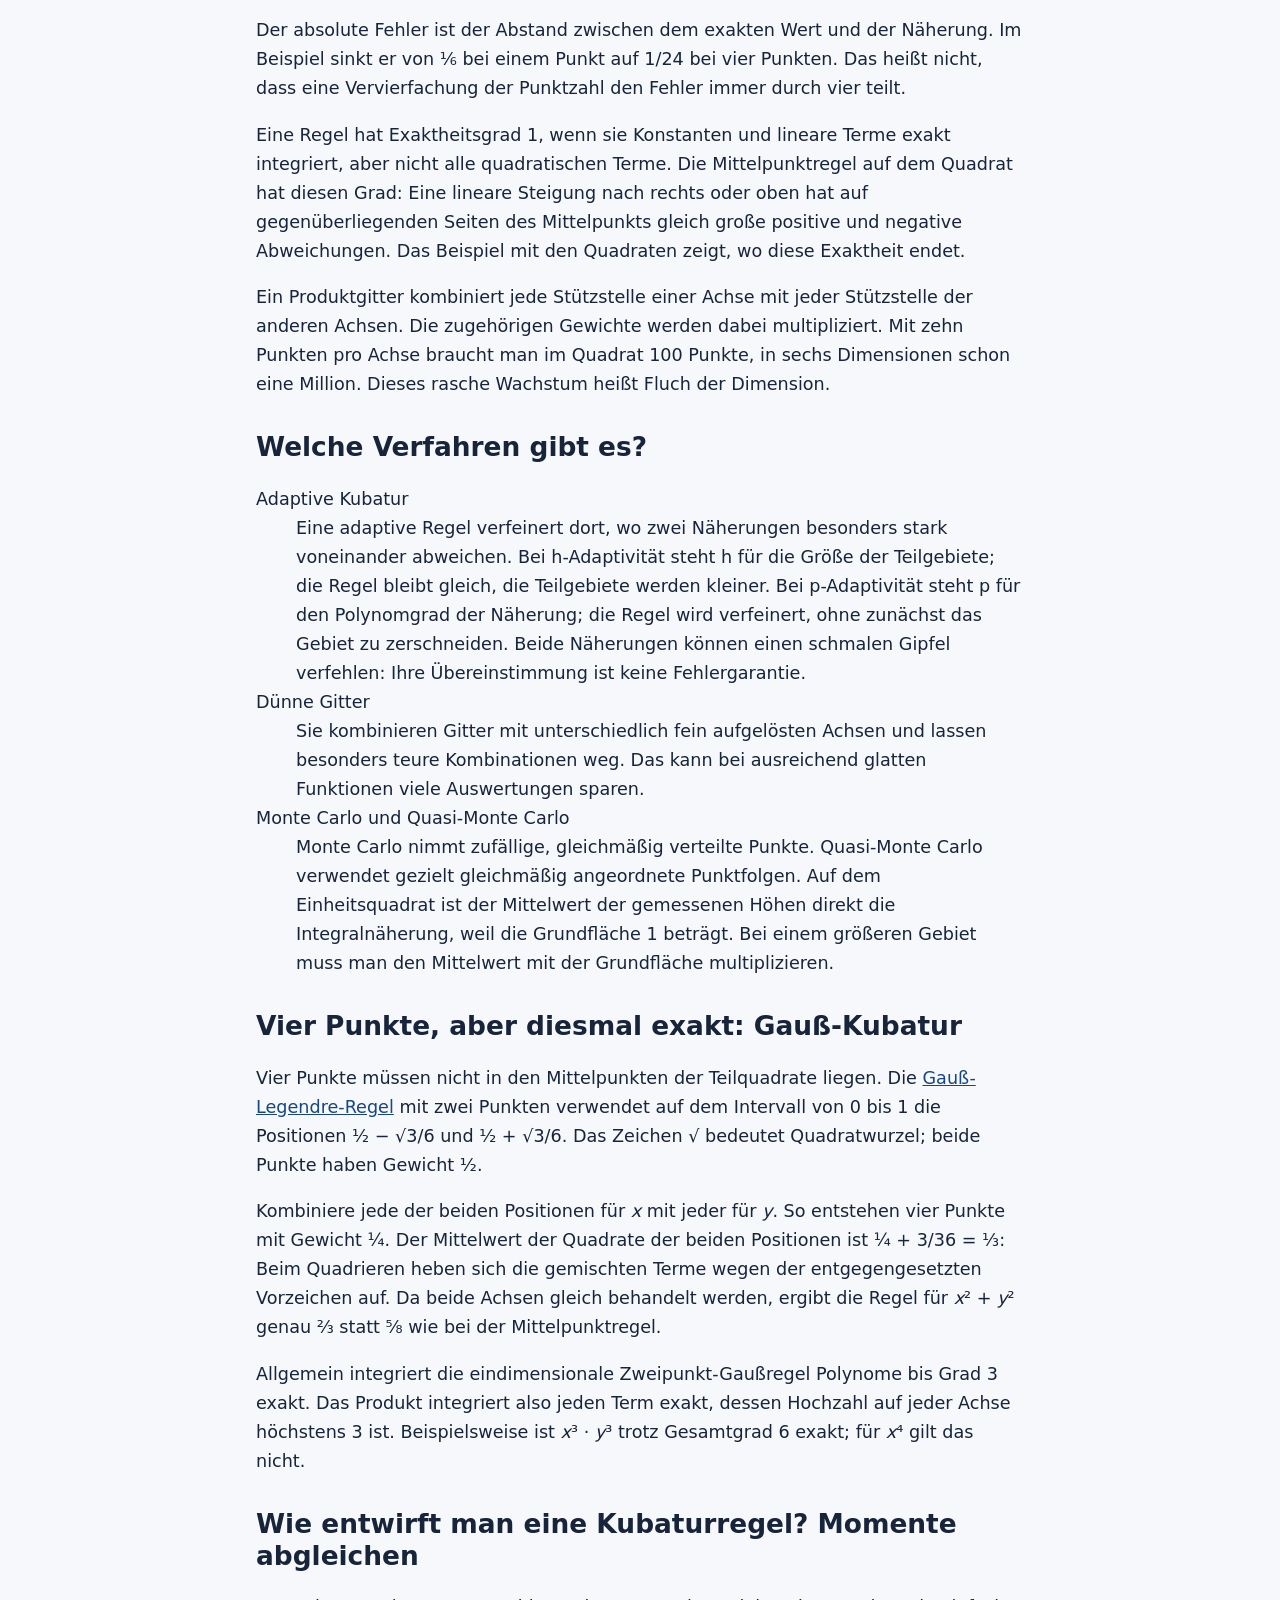
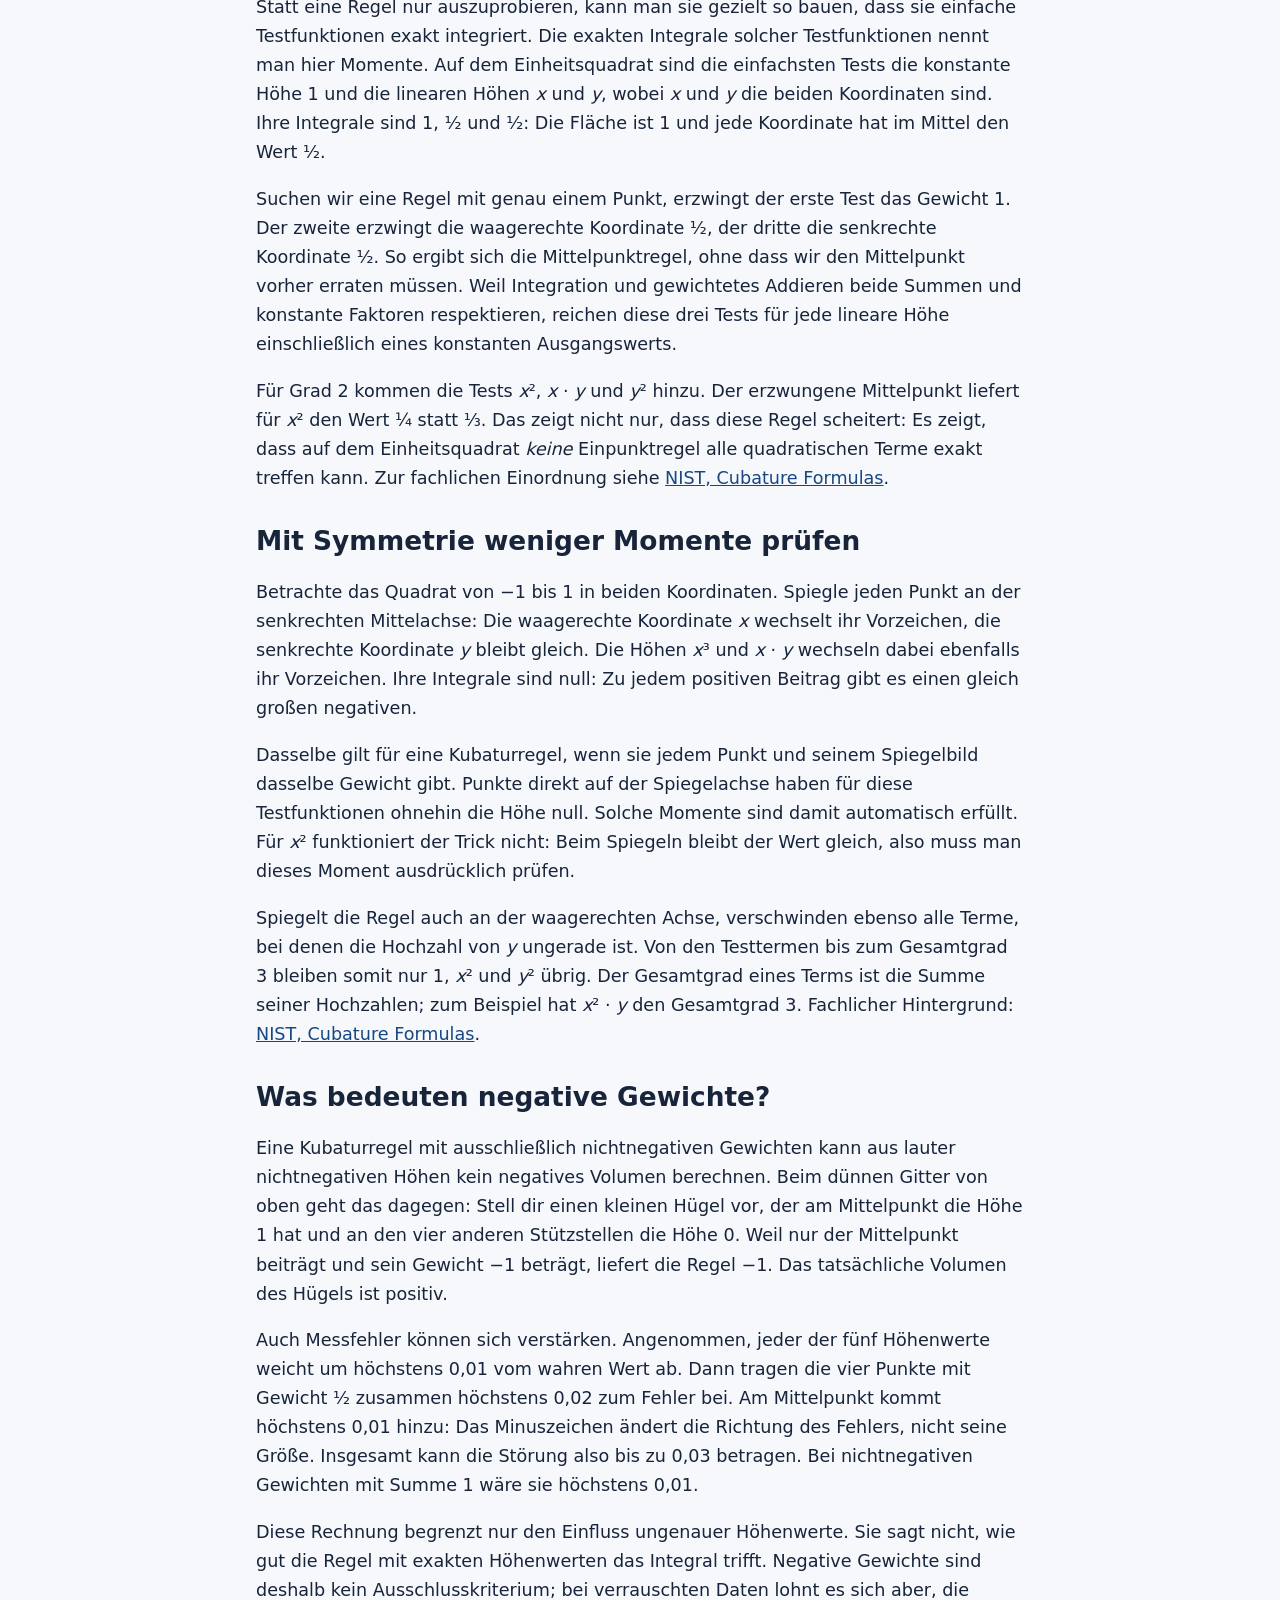
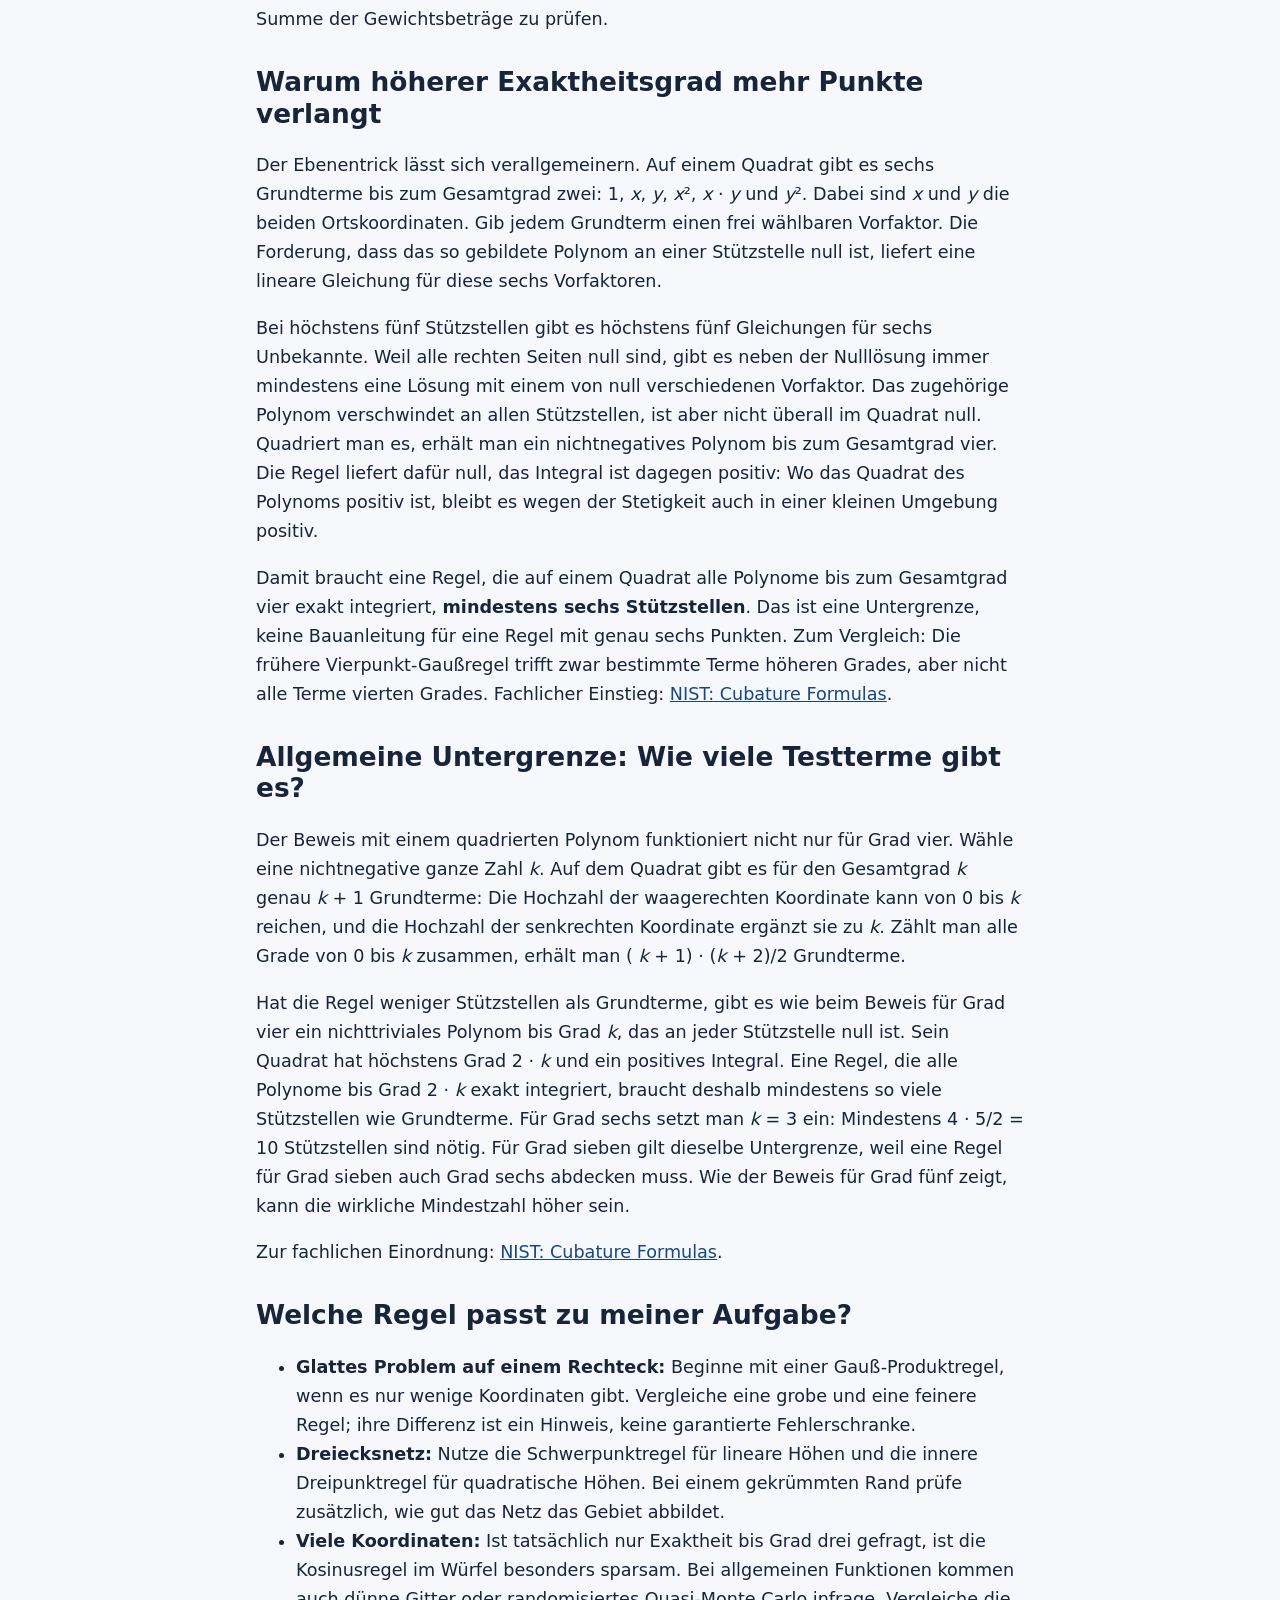
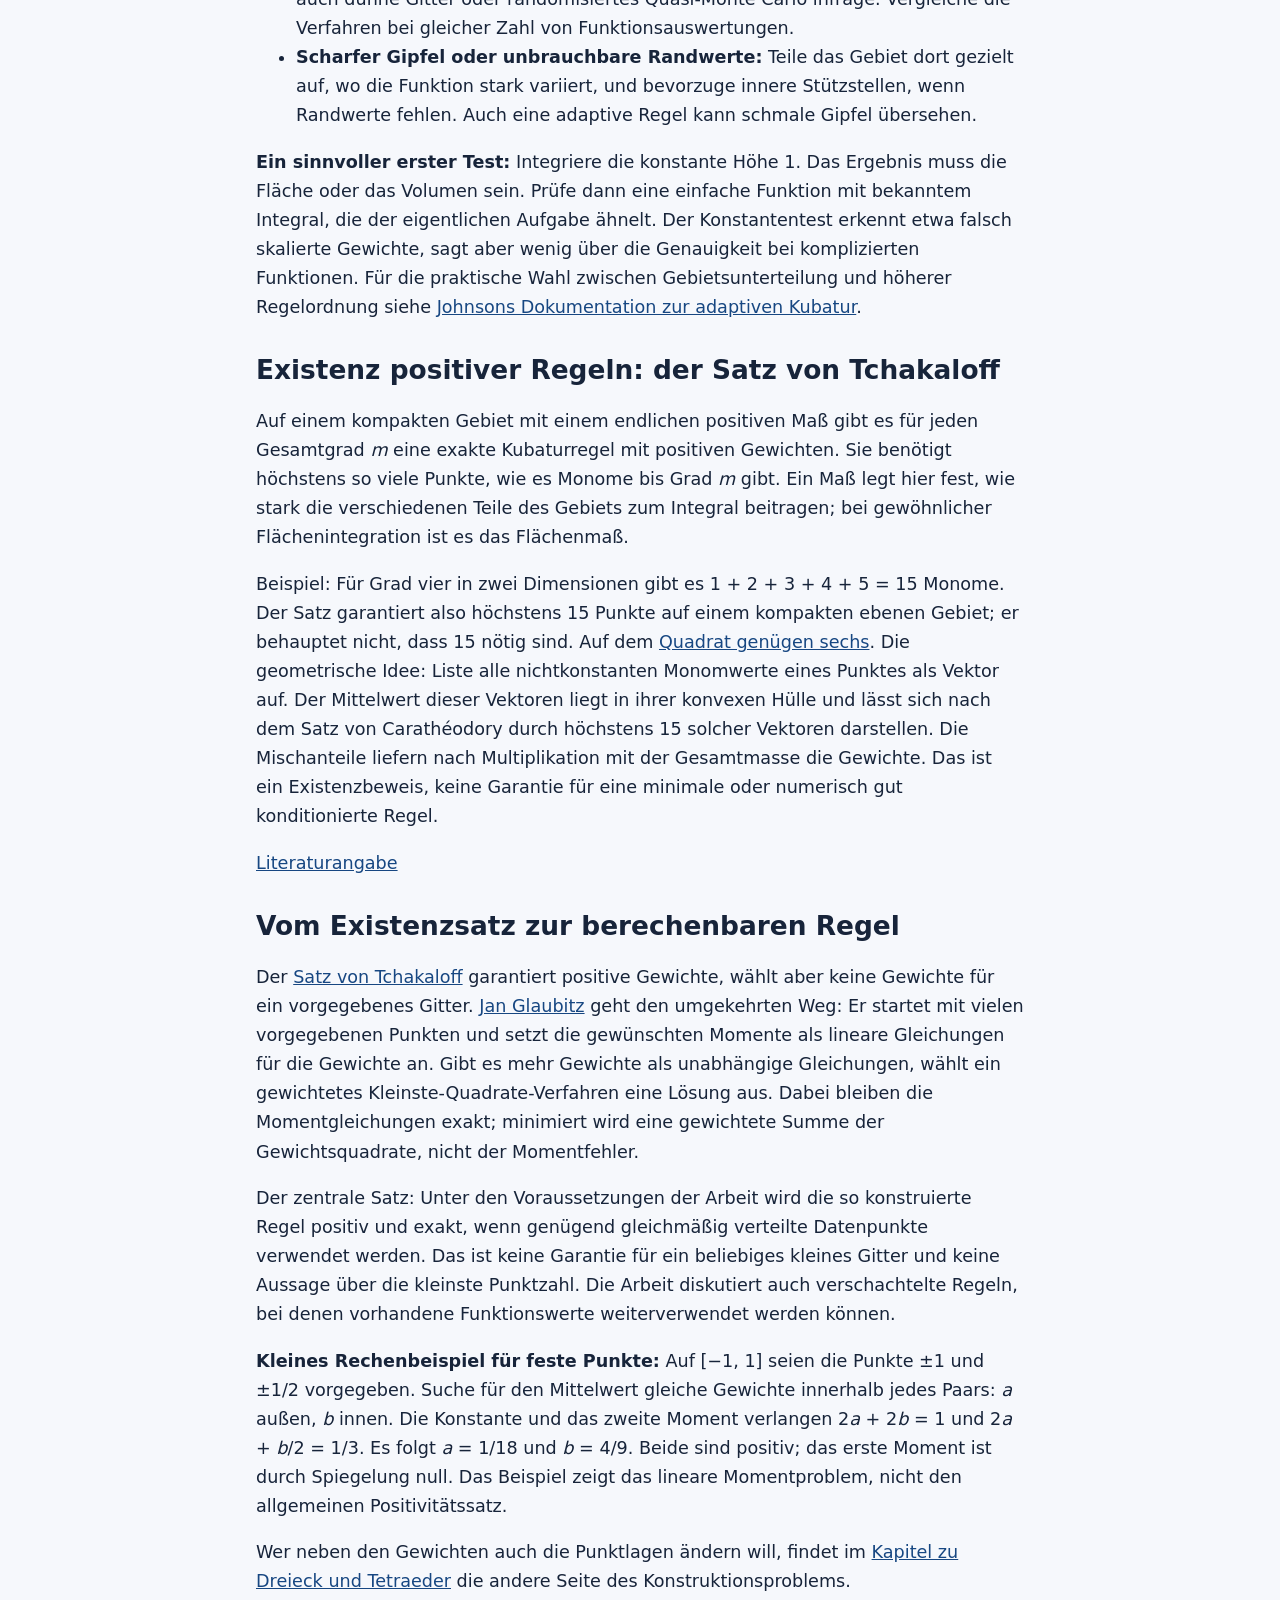
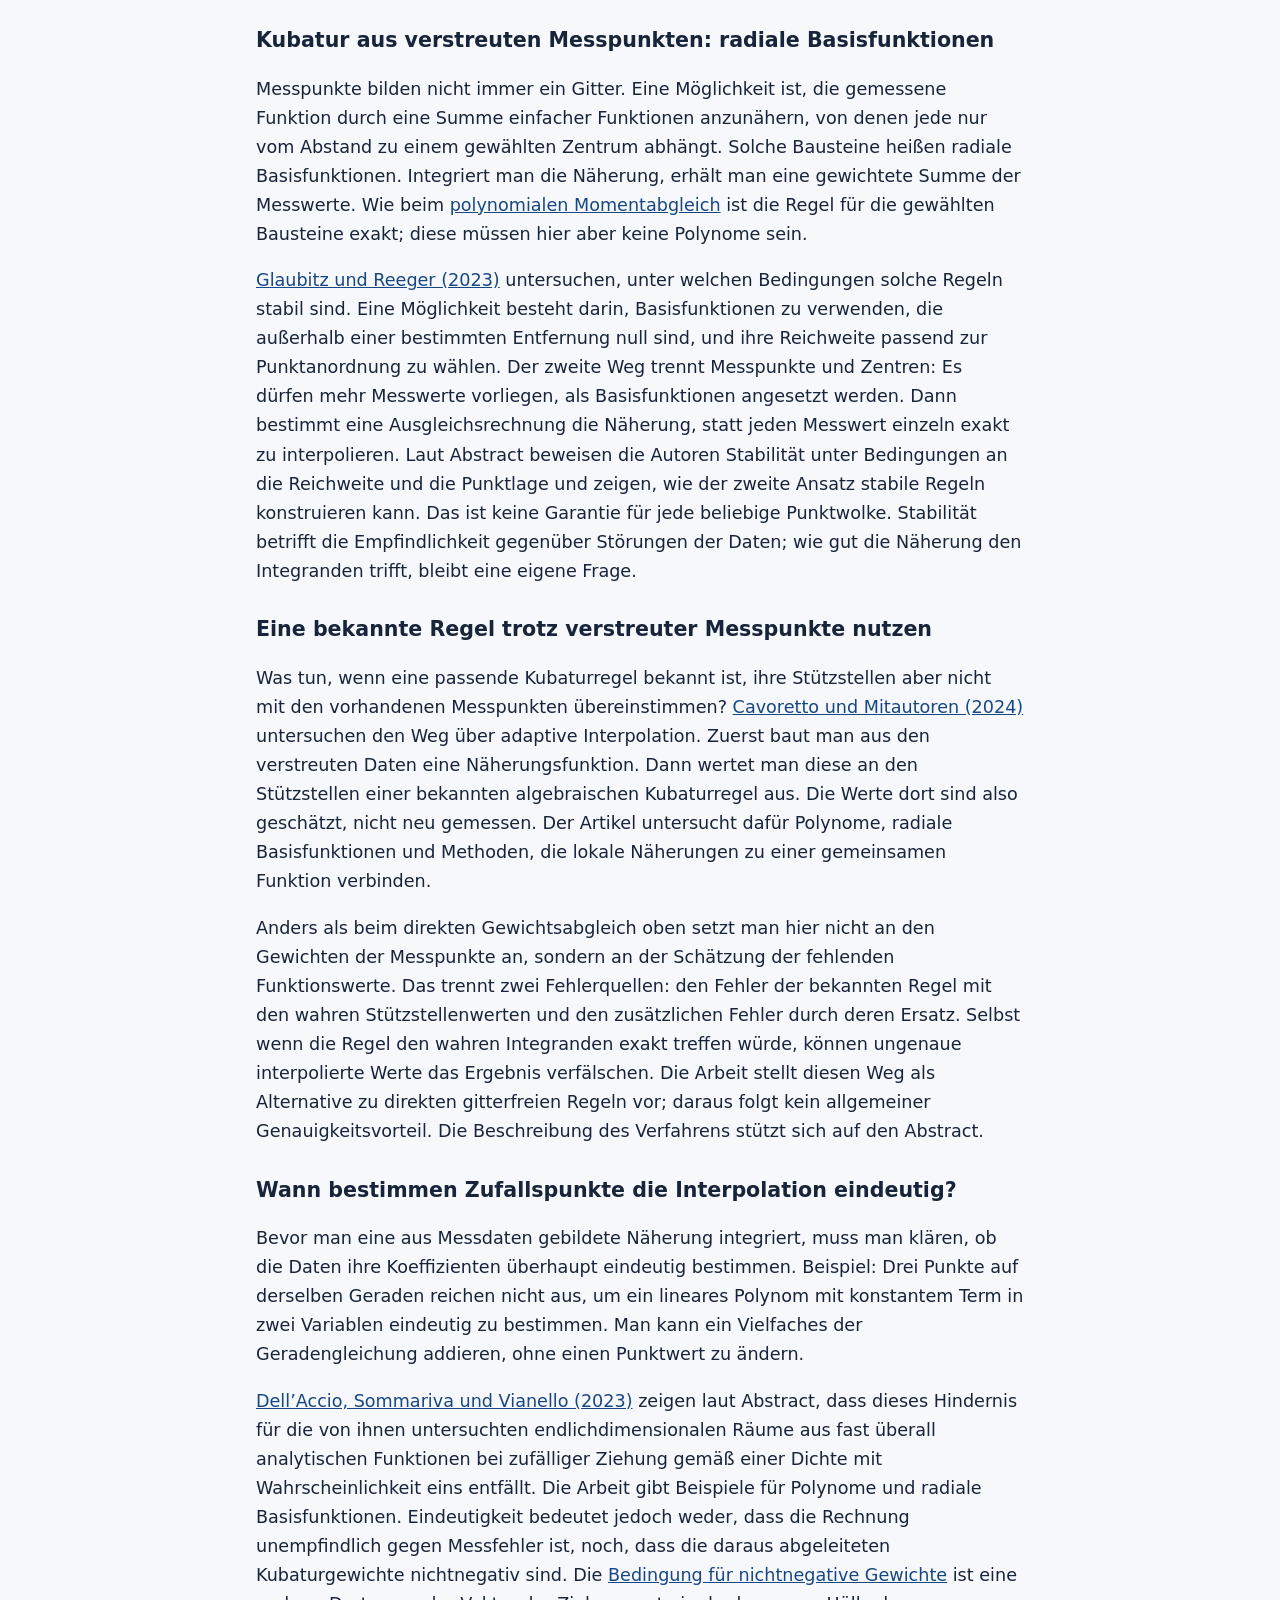
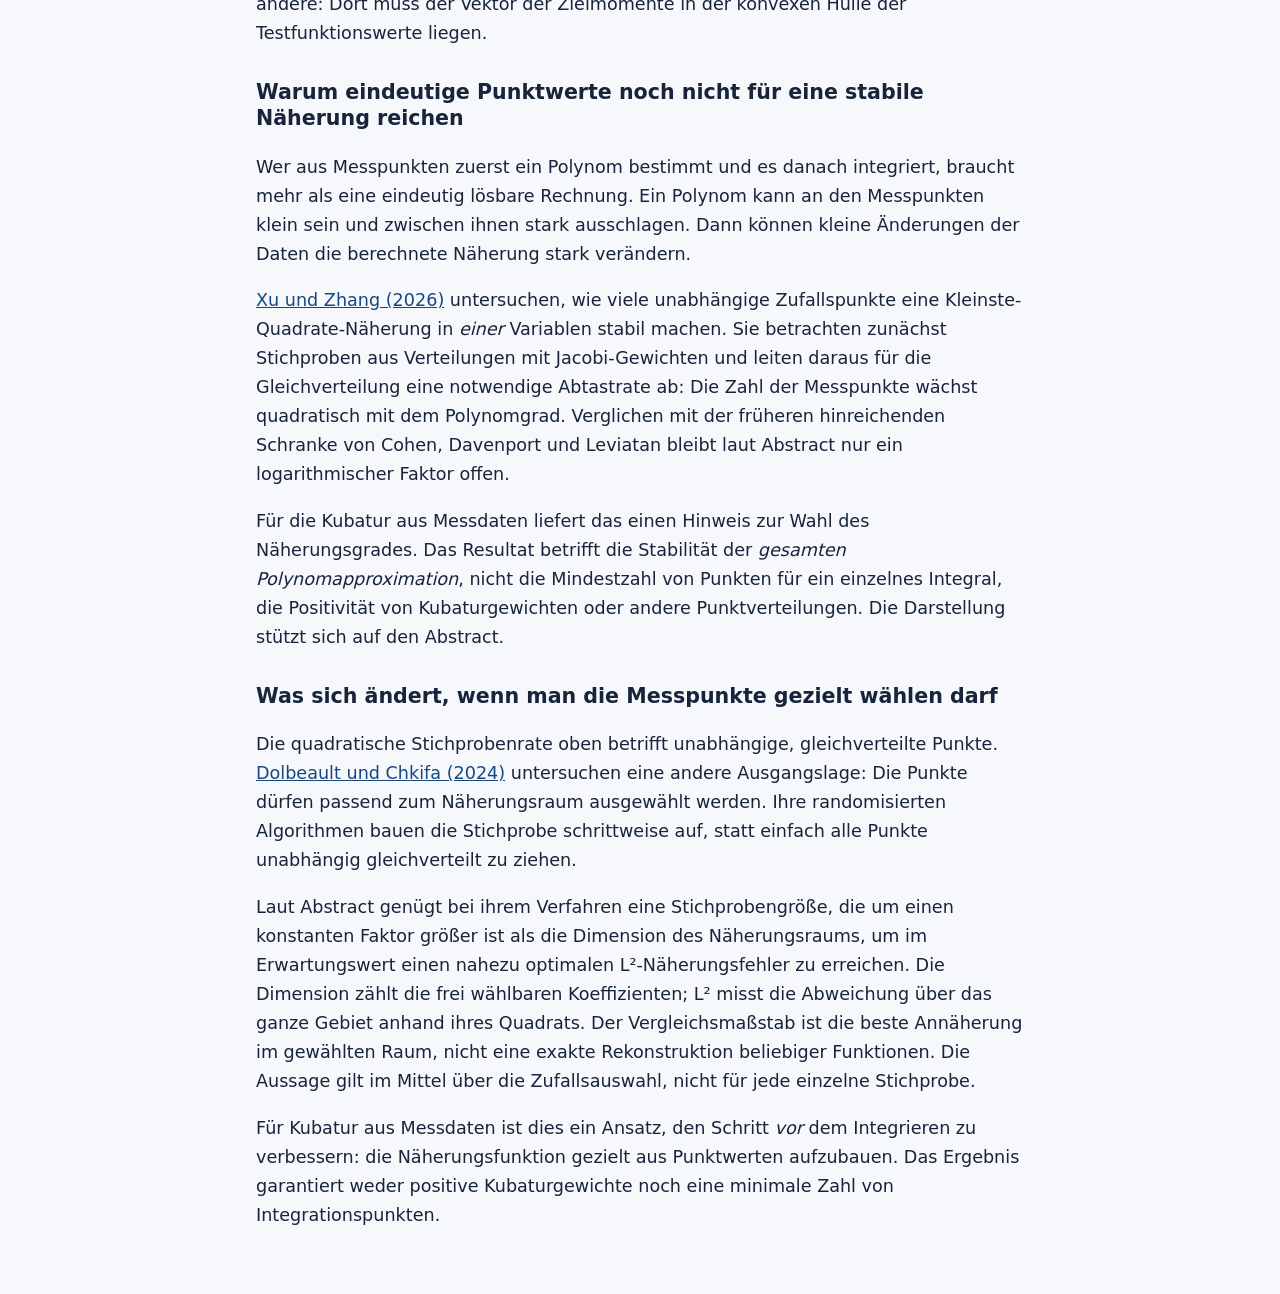
==== commit 91fe4a1a: "Explain targeted sampling and minimal oversampling for approximation" ====
--- a/index.html
+++ b/index.html
@@ -17,5 +17,5 @@
 <section id="allgemeine-untergrenze-wie-viele-testterme-gibt-es"><h2>Allgemeine Untergrenze: Wie viele Testterme gibt es?</h2><p>Der Beweis mit einem quadrierten Polynom funktioniert nicht nur für Grad vier. Wähle eine nichtnegative ganze Zahl <var>k</var>. Auf dem Quadrat gibt es für den Gesamtgrad <var>k</var> genau <var>k</var> + 1 Grundterme: Die Hochzahl der waagerechten Koordinate kann von 0 bis <var>k</var> reichen, und die Hochzahl der senkrechten Koordinate ergänzt sie zu <var>k</var>. Zählt man alle Grade von 0 bis <var>k</var> zusammen, erhält man ( <var>k</var> + 1) · (<var>k</var> + 2)/2 Grundterme.</p><p>Hat die Regel weniger Stützstellen als Grundterme, gibt es wie beim Beweis für Grad vier ein nichttriviales Polynom bis Grad <var>k</var>, das an jeder Stützstelle null ist. Sein Quadrat hat höchstens Grad 2 · <var>k</var> und ein positives Integral. Eine Regel, die alle Polynome bis Grad 2 · <var>k</var> exakt integriert, braucht deshalb mindestens so viele Stützstellen wie Grundterme. Für Grad sechs setzt man <var>k</var> = 3 ein: Mindestens 4 · 5/2 = 10 Stützstellen sind nötig. Für Grad sieben gilt dieselbe Untergrenze, weil eine Regel für Grad sieben auch Grad sechs abdecken muss. Wie der Beweis für Grad fünf zeigt, kann die wirkliche Mindestzahl höher sein.</p><p>Zur fachlichen Einordnung: <a href="https://dlmf.nist.gov/3.5#x">NIST: Cubature Formulas</a>.</p></section>
 <section id="welche-regel-passt-zu-meiner-aufgabe"><h2>Welche Regel passt zu meiner Aufgabe?</h2><ul><li><strong>Glattes Problem auf einem Rechteck:</strong> Beginne mit einer Gauß-Produktregel, wenn es nur wenige Koordinaten gibt. Vergleiche eine grobe und eine feinere Regel; ihre Differenz ist ein Hinweis, keine garantierte Fehlerschranke.</li><li><strong>Dreiecksnetz:</strong> Nutze die Schwerpunktregel für lineare Höhen und die innere Dreipunktregel für quadratische Höhen. Bei einem gekrümmten Rand prüfe zusätzlich, wie gut das Netz das Gebiet abbildet.</li><li><strong>Viele Koordinaten:</strong> Ist tatsächlich nur Exaktheit bis Grad drei gefragt, ist die Kosinusregel im Würfel besonders sparsam. Bei allgemeinen Funktionen kommen auch dünne Gitter oder randomisiertes Quasi-Monte Carlo infrage. Vergleiche die Verfahren bei gleicher Zahl von Funktionsauswertungen.</li><li><strong>Scharfer Gipfel oder unbrauchbare Randwerte:</strong> Teile das Gebiet dort gezielt auf, wo die Funktion stark variiert, und bevorzuge innere Stützstellen, wenn Randwerte fehlen. Auch eine adaptive Regel kann schmale Gipfel übersehen.</li></ul><p><strong>Ein sinnvoller erster Test:</strong> Integriere die konstante Höhe 1. Das Ergebnis muss die Fläche oder das Volumen sein. Prüfe dann eine einfache Funktion mit bekanntem Integral, die der eigentlichen Aufgabe ähnelt. Der Konstantentest erkennt etwa falsch skalierte Gewichte, sagt aber wenig über die Genauigkeit bei komplizierten Funktionen. Für die praktische Wahl zwischen Gebietsunterteilung und höherer Regelordnung siehe <a href="https://github.com/stevengj/cubature">Johnsons Dokumentation zur adaptiven Kubatur</a>.</p></section>
 <section id="tchakaloff"><h2>Existenz positiver Regeln: der Satz von Tchakaloff</h2><p>Auf einem kompakten Gebiet mit einem endlichen positiven Maß gibt es für jeden Gesamtgrad <var>m</var> eine exakte Kubaturregel mit positiven Gewichten. Sie benötigt höchstens so viele Punkte, wie es Monome bis Grad <var>m</var> gibt. Ein Maß legt hier fest, wie stark die verschiedenen Teile des Gebiets zum Integral beitragen; bei gewöhnlicher Flächenintegration ist es das Flächenmaß.</p><p>Beispiel: Für Grad vier in zwei Dimensionen gibt es 1 + 2 + 3 + 4 + 5 = 15 Monome. Der Satz garantiert also höchstens 15 Punkte auf einem kompakten ebenen Gebiet; er behauptet nicht, dass 15 nötig sind. Auf dem <a href="quadrat.html#vertiefung-138">Quadrat genügen sechs</a>. Die geometrische Idee: Liste alle nichtkonstanten Monomwerte eines Punktes als Vektor auf. Der Mittelwert dieser Vektoren liegt in ihrer konvexen Hülle und lässt sich nach dem Satz von Carathéodory durch höchstens 15 solcher Vektoren darstellen. Die Mischanteile liefern nach Multiplikation mit der Gesamtmasse die Gewichte. Das ist ein Existenzbeweis, keine Garantie für eine minimale oder numerisch gut konditionierte Regel.</p><p><a href="quellen.html#tchakaloff-quelle">Literaturangabe</a></p></section>
-<section id="positive-gewichte-forschung"><h2>Vom Existenzsatz zur berechenbaren Regel</h2><p>Der <a href="#tchakaloff">Satz von Tchakaloff</a> garantiert positive Gewichte, wählt aber keine Gewichte für ein vorgegebenes Gitter. <a href="quellen.html#glaubitz-positive-kubatur">Jan Glaubitz</a> geht den umgekehrten Weg: Er startet mit vielen vorgegebenen Punkten und setzt die gewünschten Momente als lineare Gleichungen für die Gewichte an. Gibt es mehr Gewichte als unabhängige Gleichungen, wählt ein gewichtetes Kleinste-Quadrate-Verfahren eine Lösung aus. Dabei bleiben die Momentgleichungen exakt; minimiert wird eine gewichtete Summe der Gewichtsquadrate, nicht der Momentfehler.</p><p>Der zentrale Satz: Unter den Voraussetzungen der Arbeit wird die so konstruierte Regel positiv und exakt, wenn genügend gleichmäßig verteilte Datenpunkte verwendet werden. Das ist keine Garantie für ein beliebiges kleines Gitter und keine Aussage über die kleinste Punktzahl. Die Arbeit diskutiert auch verschachtelte Regeln, bei denen vorhandene Funktionswerte weiterverwendet werden können.</p><p><strong>Kleines Rechenbeispiel für feste Punkte:</strong> Auf [−1, 1] seien die Punkte ±1 und ±1/2 vorgegeben. Suche für den Mittelwert gleiche Gewichte innerhalb jedes Paars: <var>a</var> außen, <var>b</var> innen. Die Konstante und das zweite Moment verlangen 2<var>a</var> + 2<var>b</var> = 1 und 2<var>a</var> + <var>b</var>/2 = 1/3. Es folgt <var>a</var> = 1/18 und <var>b</var> = 4/9. Beide sind positiv; das erste Moment ist durch Spiegelung null. Das Beispiel zeigt das lineare Momentproblem, nicht den allgemeinen Positivitätssatz.</p><p>Wer neben den Gewichten auch die Punktlagen ändern will, findet im <a href="dreieck-tetraeder.html#positive-innere-regeln">Kapitel zu Dreieck und Tetraeder</a> die andere Seite des Konstruktionsproblems.</p><h3 id="rbf-kubatur">Kubatur aus verstreuten Messpunkten: radiale Basisfunktionen</h3><p>Messpunkte bilden nicht immer ein Gitter. Eine Möglichkeit ist, die gemessene Funktion durch eine Summe einfacher Funktionen anzunähern, von denen jede nur vom Abstand zu einem gewählten Zentrum abhängt. Solche Bausteine heißen radiale Basisfunktionen. Integriert man die Näherung, erhält man eine gewichtete Summe der Messwerte. Wie beim <a href="#positive-gewichte-forschung">polynomialen Momentabgleich</a> ist die Regel für die gewählten Bausteine exakt; diese müssen hier aber keine Polynome sein.</p><p><a href="quellen.html#glaubitz-reeger">Glaubitz und Reeger (2023)</a> untersuchen, unter welchen Bedingungen solche Regeln stabil sind. Eine Möglichkeit besteht darin, Basisfunktionen zu verwenden, die außerhalb einer bestimmten Entfernung null sind, und ihre Reichweite passend zur Punktanordnung zu wählen. Der zweite Weg trennt Messpunkte und Zentren: Es dürfen mehr Messwerte vorliegen, als Basisfunktionen angesetzt werden. Dann bestimmt eine Ausgleichsrechnung die Näherung, statt jeden Messwert einzeln exakt zu interpolieren. Laut Abstract beweisen die Autoren Stabilität unter Bedingungen an die Reichweite und die Punktlage und zeigen, wie der zweite Ansatz stabile Regeln konstruieren kann. Das ist keine Garantie für jede beliebige Punktwolke. Stabilität betrifft die Empfindlichkeit gegenüber Störungen der Daten; wie gut die Näherung den Integranden trifft, bleibt eine eigene Frage.</p><h3 id="adaptive-interpolation">Eine bekannte Regel trotz verstreuter Messpunkte nutzen</h3><p>Was tun, wenn eine passende Kubaturregel bekannt ist, ihre Stützstellen aber nicht mit den vorhandenen Messpunkten übereinstimmen? <a href="quellen.html#cavoretto-adaptiv">Cavoretto und Mitautoren (2024)</a> untersuchen den Weg über adaptive Interpolation. Zuerst baut man aus den verstreuten Daten eine Näherungsfunktion. Dann wertet man diese an den Stützstellen einer bekannten algebraischen Kubaturregel aus. Die Werte dort sind also geschätzt, nicht neu gemessen. Der Artikel untersucht dafür Polynome, radiale Basisfunktionen und Methoden, die lokale Näherungen zu einer gemeinsamen Funktion verbinden.</p><p>Anders als beim direkten Gewichtsabgleich oben setzt man hier nicht an den Gewichten der Messpunkte an, sondern an der Schätzung der fehlenden Funktionswerte. Das trennt zwei Fehlerquellen: den Fehler der bekannten Regel mit den wahren Stützstellenwerten und den zusätzlichen Fehler durch deren Ersatz. Selbst wenn die Regel den wahren Integranden exakt treffen würde, können ungenaue interpolierte Werte das Ergebnis verfälschen. Die Arbeit stellt diesen Weg als Alternative zu direkten gitterfreien Regeln vor; daraus folgt kein allgemeiner Genauigkeitsvorteil. Die Beschreibung des Verfahrens stützt sich auf den Abstract.</p><h3 id="eindeutige-interpolation">Wann bestimmen Zufallspunkte die Interpolation eindeutig?</h3><p>Bevor man eine aus Messdaten gebildete Näherung integriert, muss man klären, ob die Daten ihre Koeffizienten überhaupt eindeutig bestimmen. Beispiel: Drei Punkte auf derselben Geraden reichen nicht aus, um ein lineares Polynom mit konstantem Term in zwei Variablen eindeutig zu bestimmen. Man kann ein Vielfaches der Geradengleichung addieren, ohne einen Punktwert zu ändern.</p><p><a href="quellen.html#dellaccio-zufallspunkte">Dell’Accio, Sommariva und Vianello (2023)</a> zeigen laut Abstract, dass dieses Hindernis für die von ihnen untersuchten endlichdimensionalen Räume aus fast überall analytischen Funktionen bei zufälliger Ziehung gemäß einer Dichte mit Wahrscheinlichkeit eins entfällt. Die Arbeit gibt Beispiele für Polynome und radiale Basisfunktionen. Eindeutigkeit bedeutet jedoch weder, dass die Rechnung unempfindlich gegen Messfehler ist, noch, dass die daraus abgeleiteten Kubaturgewichte nichtnegativ sind. Die <a href="viele-dimensionen.html#zufaellige-momenthuellen">Bedingung für nichtnegative Gewichte</a> ist eine andere: Dort muss der Vektor der Zielmomente in der konvexen Hülle der Testfunktionswerte liegen.</p><h3 id="zufallsdaten-stabilitaet">Warum eindeutige Punktwerte noch nicht für eine stabile Näherung reichen</h3><p>Wer aus Messpunkten zuerst ein Polynom bestimmt und es danach integriert, braucht mehr als eine eindeutig lösbare Rechnung. Ein Polynom kann an den Messpunkten klein sein und zwischen ihnen stark ausschlagen. Dann können kleine Änderungen der Daten die berechnete Näherung stark verändern.</p><p><a href="quellen.html#xu-zhang-stabilitaet">Xu und Zhang (2026)</a> untersuchen, wie viele unabhängige Zufallspunkte eine Kleinste-Quadrate-Näherung in <em>einer</em> Variablen stabil machen. Sie betrachten zunächst Stichproben aus Verteilungen mit Jacobi-Gewichten und leiten daraus für die Gleichverteilung eine notwendige Abtastrate ab: Die Zahl der Messpunkte wächst quadratisch mit dem Polynomgrad. Verglichen mit der früheren hinreichenden Schranke von Cohen, Davenport und Leviatan bleibt laut Abstract nur ein logarithmischer Faktor offen.</p><p>Für die Kubatur aus Messdaten liefert das einen Hinweis zur Wahl des Näherungsgrades. Das Resultat betrifft die Stabilität der <em>gesamten Polynomapproximation</em>, nicht die Mindestzahl von Punkten für ein einzelnes Integral, die Positivität von Kubaturgewichten oder andere Punktverteilungen. Die Darstellung stützt sich auf den Abstract.</p></section>
+<section id="positive-gewichte-forschung"><h2>Vom Existenzsatz zur berechenbaren Regel</h2><p>Der <a href="#tchakaloff">Satz von Tchakaloff</a> garantiert positive Gewichte, wählt aber keine Gewichte für ein vorgegebenes Gitter. <a href="quellen.html#glaubitz-positive-kubatur">Jan Glaubitz</a> geht den umgekehrten Weg: Er startet mit vielen vorgegebenen Punkten und setzt die gewünschten Momente als lineare Gleichungen für die Gewichte an. Gibt es mehr Gewichte als unabhängige Gleichungen, wählt ein gewichtetes Kleinste-Quadrate-Verfahren eine Lösung aus. Dabei bleiben die Momentgleichungen exakt; minimiert wird eine gewichtete Summe der Gewichtsquadrate, nicht der Momentfehler.</p><p>Der zentrale Satz: Unter den Voraussetzungen der Arbeit wird die so konstruierte Regel positiv und exakt, wenn genügend gleichmäßig verteilte Datenpunkte verwendet werden. Das ist keine Garantie für ein beliebiges kleines Gitter und keine Aussage über die kleinste Punktzahl. Die Arbeit diskutiert auch verschachtelte Regeln, bei denen vorhandene Funktionswerte weiterverwendet werden können.</p><p><strong>Kleines Rechenbeispiel für feste Punkte:</strong> Auf [−1, 1] seien die Punkte ±1 und ±1/2 vorgegeben. Suche für den Mittelwert gleiche Gewichte innerhalb jedes Paars: <var>a</var> außen, <var>b</var> innen. Die Konstante und das zweite Moment verlangen 2<var>a</var> + 2<var>b</var> = 1 und 2<var>a</var> + <var>b</var>/2 = 1/3. Es folgt <var>a</var> = 1/18 und <var>b</var> = 4/9. Beide sind positiv; das erste Moment ist durch Spiegelung null. Das Beispiel zeigt das lineare Momentproblem, nicht den allgemeinen Positivitätssatz.</p><p>Wer neben den Gewichten auch die Punktlagen ändern will, findet im <a href="dreieck-tetraeder.html#positive-innere-regeln">Kapitel zu Dreieck und Tetraeder</a> die andere Seite des Konstruktionsproblems.</p><h3 id="rbf-kubatur">Kubatur aus verstreuten Messpunkten: radiale Basisfunktionen</h3><p>Messpunkte bilden nicht immer ein Gitter. Eine Möglichkeit ist, die gemessene Funktion durch eine Summe einfacher Funktionen anzunähern, von denen jede nur vom Abstand zu einem gewählten Zentrum abhängt. Solche Bausteine heißen radiale Basisfunktionen. Integriert man die Näherung, erhält man eine gewichtete Summe der Messwerte. Wie beim <a href="#positive-gewichte-forschung">polynomialen Momentabgleich</a> ist die Regel für die gewählten Bausteine exakt; diese müssen hier aber keine Polynome sein.</p><p><a href="quellen.html#glaubitz-reeger">Glaubitz und Reeger (2023)</a> untersuchen, unter welchen Bedingungen solche Regeln stabil sind. Eine Möglichkeit besteht darin, Basisfunktionen zu verwenden, die außerhalb einer bestimmten Entfernung null sind, und ihre Reichweite passend zur Punktanordnung zu wählen. Der zweite Weg trennt Messpunkte und Zentren: Es dürfen mehr Messwerte vorliegen, als Basisfunktionen angesetzt werden. Dann bestimmt eine Ausgleichsrechnung die Näherung, statt jeden Messwert einzeln exakt zu interpolieren. Laut Abstract beweisen die Autoren Stabilität unter Bedingungen an die Reichweite und die Punktlage und zeigen, wie der zweite Ansatz stabile Regeln konstruieren kann. Das ist keine Garantie für jede beliebige Punktwolke. Stabilität betrifft die Empfindlichkeit gegenüber Störungen der Daten; wie gut die Näherung den Integranden trifft, bleibt eine eigene Frage.</p><h3 id="adaptive-interpolation">Eine bekannte Regel trotz verstreuter Messpunkte nutzen</h3><p>Was tun, wenn eine passende Kubaturregel bekannt ist, ihre Stützstellen aber nicht mit den vorhandenen Messpunkten übereinstimmen? <a href="quellen.html#cavoretto-adaptiv">Cavoretto und Mitautoren (2024)</a> untersuchen den Weg über adaptive Interpolation. Zuerst baut man aus den verstreuten Daten eine Näherungsfunktion. Dann wertet man diese an den Stützstellen einer bekannten algebraischen Kubaturregel aus. Die Werte dort sind also geschätzt, nicht neu gemessen. Der Artikel untersucht dafür Polynome, radiale Basisfunktionen und Methoden, die lokale Näherungen zu einer gemeinsamen Funktion verbinden.</p><p>Anders als beim direkten Gewichtsabgleich oben setzt man hier nicht an den Gewichten der Messpunkte an, sondern an der Schätzung der fehlenden Funktionswerte. Das trennt zwei Fehlerquellen: den Fehler der bekannten Regel mit den wahren Stützstellenwerten und den zusätzlichen Fehler durch deren Ersatz. Selbst wenn die Regel den wahren Integranden exakt treffen würde, können ungenaue interpolierte Werte das Ergebnis verfälschen. Die Arbeit stellt diesen Weg als Alternative zu direkten gitterfreien Regeln vor; daraus folgt kein allgemeiner Genauigkeitsvorteil. Die Beschreibung des Verfahrens stützt sich auf den Abstract.</p><h3 id="eindeutige-interpolation">Wann bestimmen Zufallspunkte die Interpolation eindeutig?</h3><p>Bevor man eine aus Messdaten gebildete Näherung integriert, muss man klären, ob die Daten ihre Koeffizienten überhaupt eindeutig bestimmen. Beispiel: Drei Punkte auf derselben Geraden reichen nicht aus, um ein lineares Polynom mit konstantem Term in zwei Variablen eindeutig zu bestimmen. Man kann ein Vielfaches der Geradengleichung addieren, ohne einen Punktwert zu ändern.</p><p><a href="quellen.html#dellaccio-zufallspunkte">Dell’Accio, Sommariva und Vianello (2023)</a> zeigen laut Abstract, dass dieses Hindernis für die von ihnen untersuchten endlichdimensionalen Räume aus fast überall analytischen Funktionen bei zufälliger Ziehung gemäß einer Dichte mit Wahrscheinlichkeit eins entfällt. Die Arbeit gibt Beispiele für Polynome und radiale Basisfunktionen. Eindeutigkeit bedeutet jedoch weder, dass die Rechnung unempfindlich gegen Messfehler ist, noch, dass die daraus abgeleiteten Kubaturgewichte nichtnegativ sind. Die <a href="viele-dimensionen.html#zufaellige-momenthuellen">Bedingung für nichtnegative Gewichte</a> ist eine andere: Dort muss der Vektor der Zielmomente in der konvexen Hülle der Testfunktionswerte liegen.</p><h3 id="zufallsdaten-stabilitaet">Warum eindeutige Punktwerte noch nicht für eine stabile Näherung reichen</h3><p>Wer aus Messpunkten zuerst ein Polynom bestimmt und es danach integriert, braucht mehr als eine eindeutig lösbare Rechnung. Ein Polynom kann an den Messpunkten klein sein und zwischen ihnen stark ausschlagen. Dann können kleine Änderungen der Daten die berechnete Näherung stark verändern.</p><p><a href="quellen.html#xu-zhang-stabilitaet">Xu und Zhang (2026)</a> untersuchen, wie viele unabhängige Zufallspunkte eine Kleinste-Quadrate-Näherung in <em>einer</em> Variablen stabil machen. Sie betrachten zunächst Stichproben aus Verteilungen mit Jacobi-Gewichten und leiten daraus für die Gleichverteilung eine notwendige Abtastrate ab: Die Zahl der Messpunkte wächst quadratisch mit dem Polynomgrad. Verglichen mit der früheren hinreichenden Schranke von Cohen, Davenport und Leviatan bleibt laut Abstract nur ein logarithmischer Faktor offen.</p><p>Für die Kubatur aus Messdaten liefert das einen Hinweis zur Wahl des Näherungsgrades. Das Resultat betrifft die Stabilität der <em>gesamten Polynomapproximation</em>, nicht die Mindestzahl von Punkten für ein einzelnes Integral, die Positivität von Kubaturgewichten oder andere Punktverteilungen. Die Darstellung stützt sich auf den Abstract.</p><h3 id="gezielte-stichprobenwahl">Was sich ändert, wenn man die Messpunkte gezielt wählen darf</h3><p>Die quadratische Stichprobenrate oben betrifft unabhängige, gleichverteilte Punkte. <a href="quellen.html#dolbeault-chkifa">Dolbeault und Chkifa (2024)</a> untersuchen eine andere Ausgangslage: Die Punkte dürfen passend zum Näherungsraum ausgewählt werden. Ihre randomisierten Algorithmen bauen die Stichprobe schrittweise auf, statt einfach alle Punkte unabhängig gleichverteilt zu ziehen.</p><p>Laut Abstract genügt bei ihrem Verfahren eine Stichprobengröße, die um einen konstanten Faktor größer ist als die Dimension des Näherungsraums, um im Erwartungswert einen nahezu optimalen L²-Näherungsfehler zu erreichen. Die Dimension zählt die frei wählbaren Koeffizienten; L² misst die Abweichung über das ganze Gebiet anhand ihres Quadrats. Der Vergleichsmaßstab ist die beste Annäherung im gewählten Raum, nicht eine exakte Rekonstruktion beliebiger Funktionen. Die Aussage gilt im Mittel über die Zufallsauswahl, nicht für jede einzelne Stichprobe.</p><p>Für Kubatur aus Messdaten ist dies ein Ansatz, den Schritt <em>vor</em> dem Integrieren zu verbessern: die Näherungsfunktion gezielt aus Punktwerten aufzubauen. Das Ergebnis garantiert weder positive Kubaturgewichte noch eine minimale Zahl von Integrationspunkten.</p></section>
 </main></body></html>
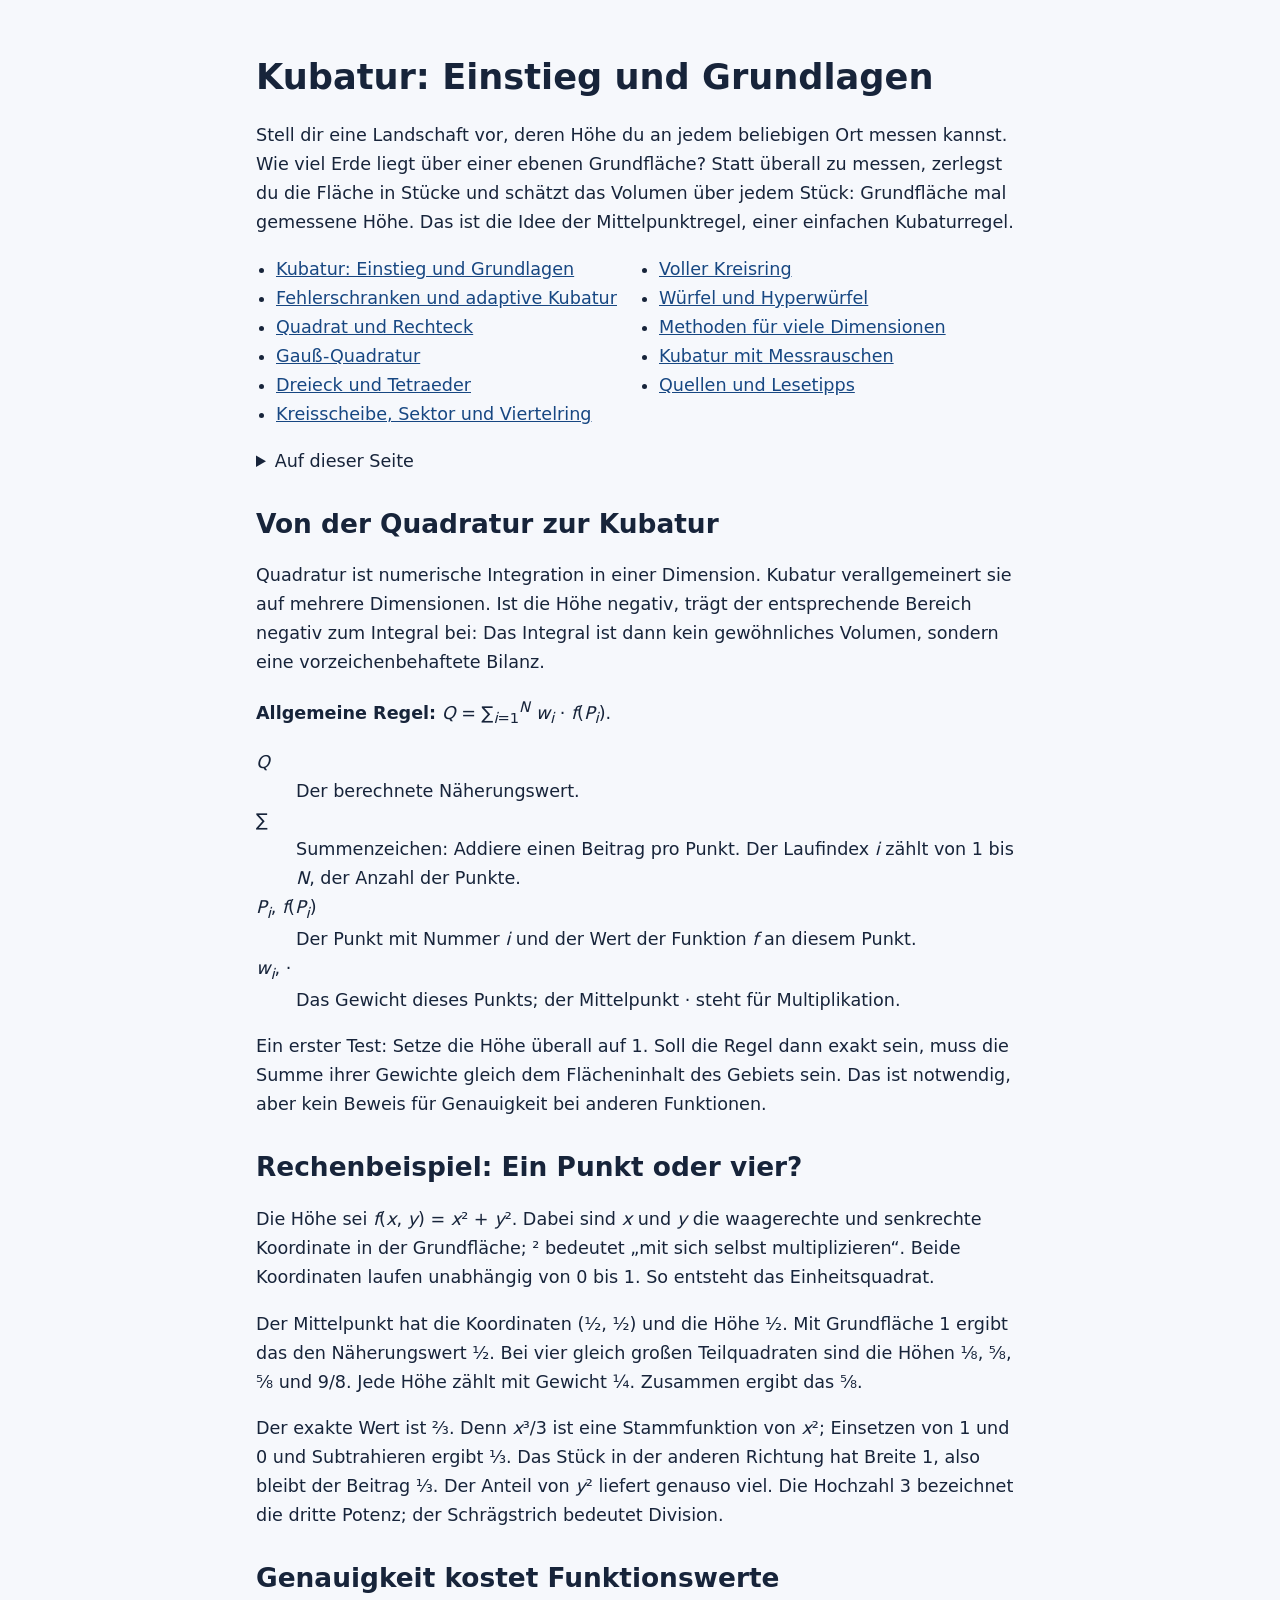
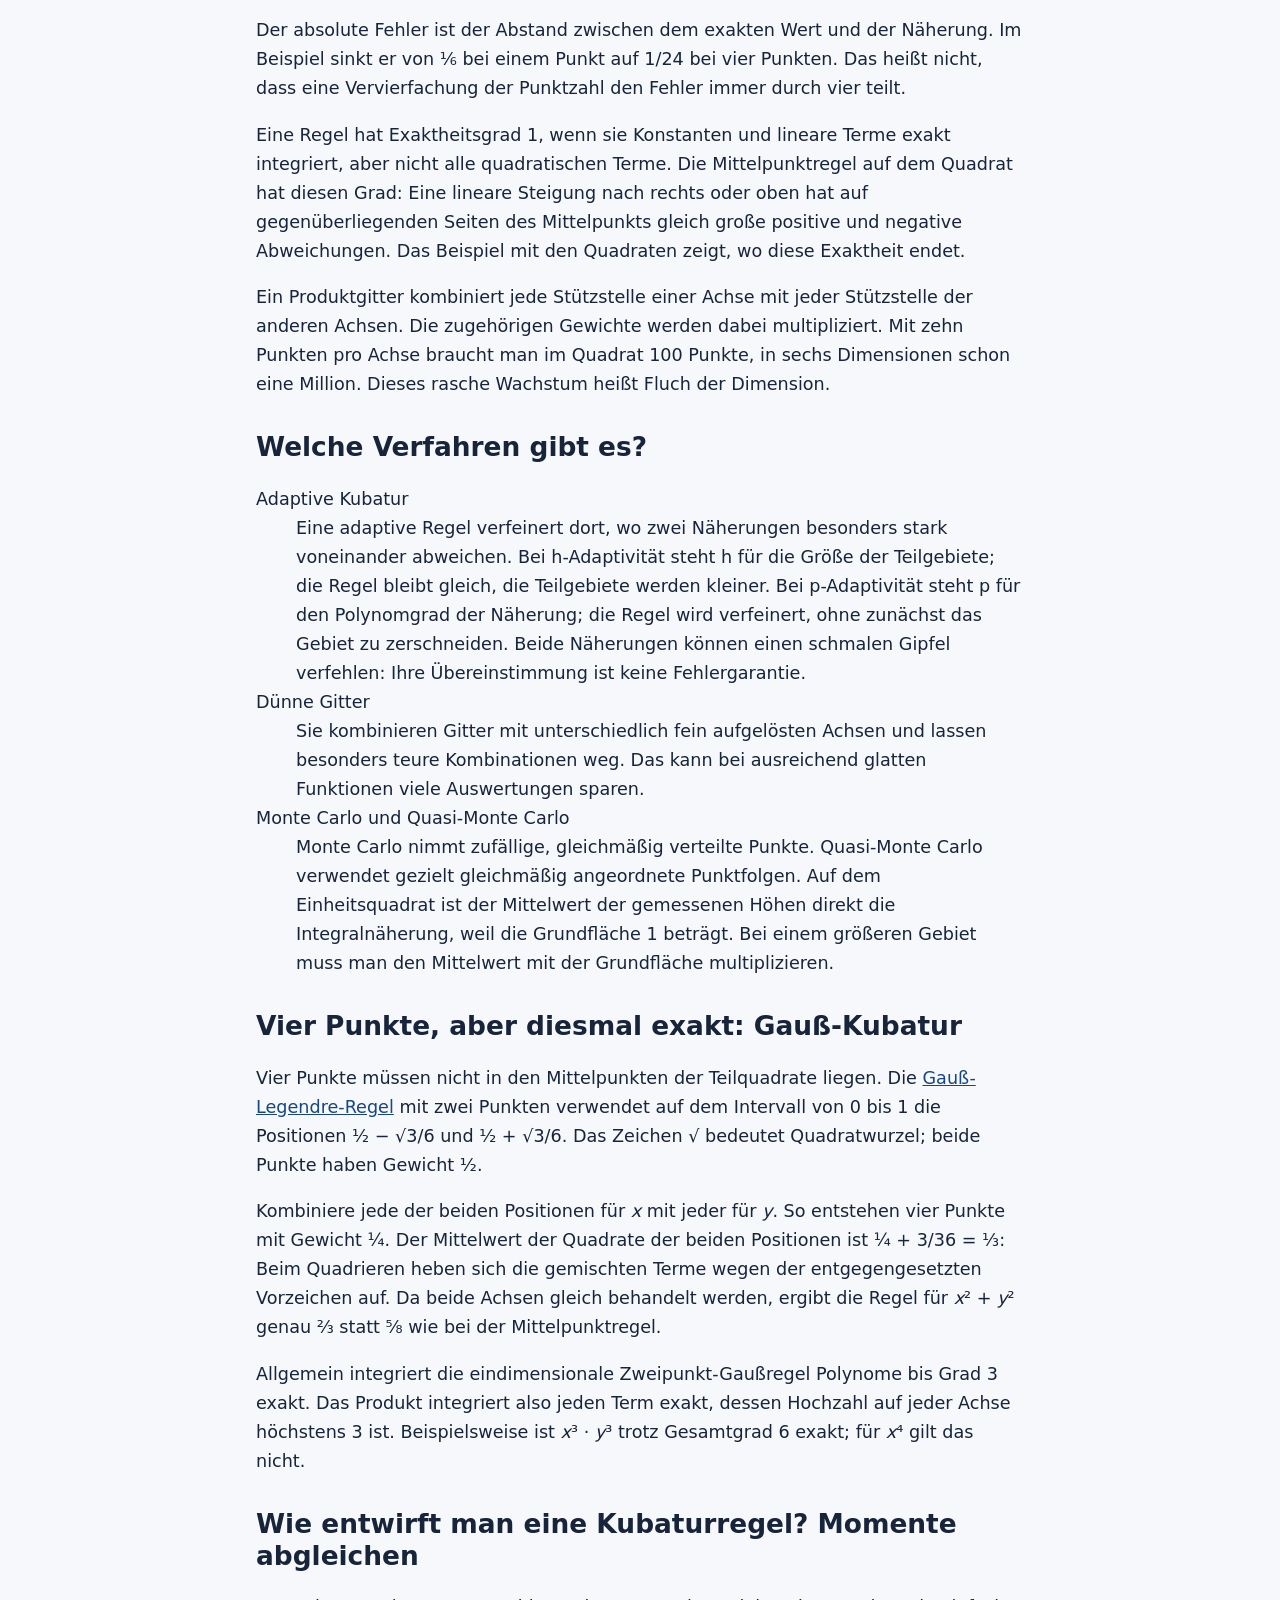
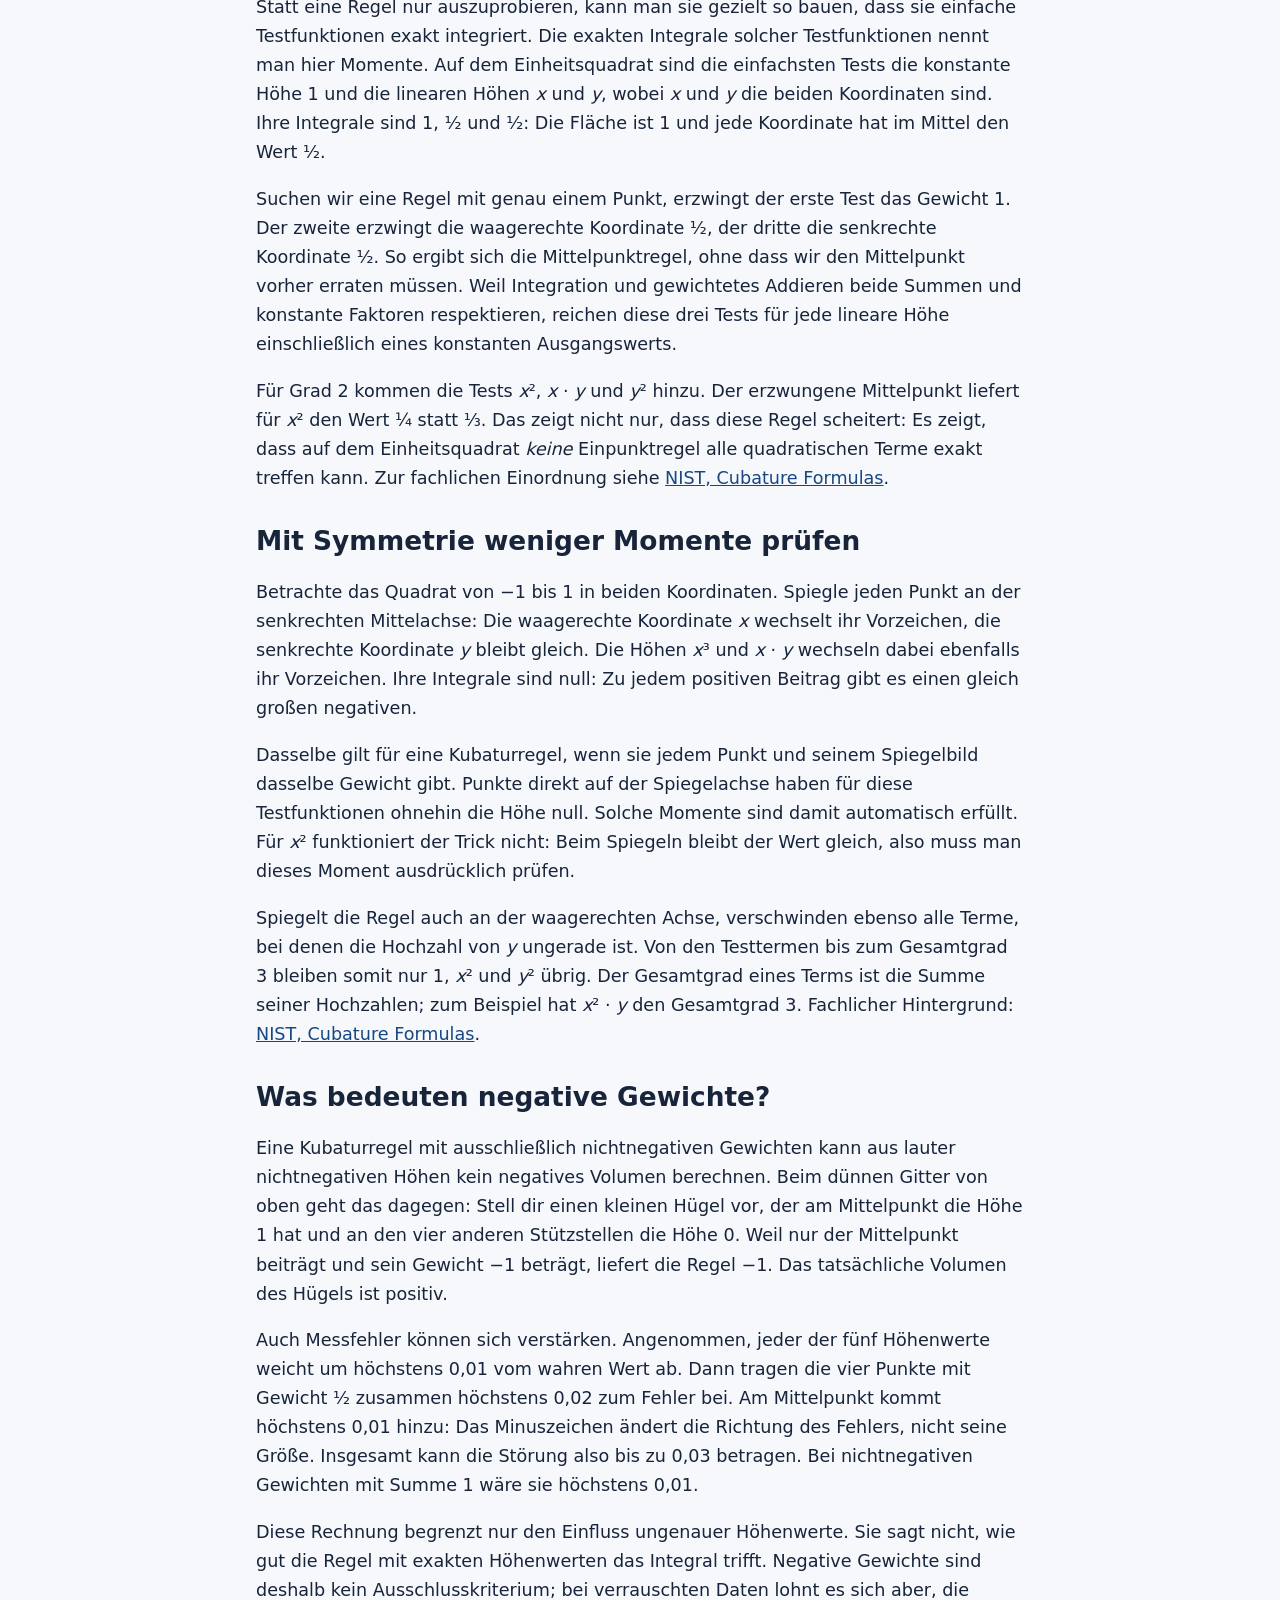
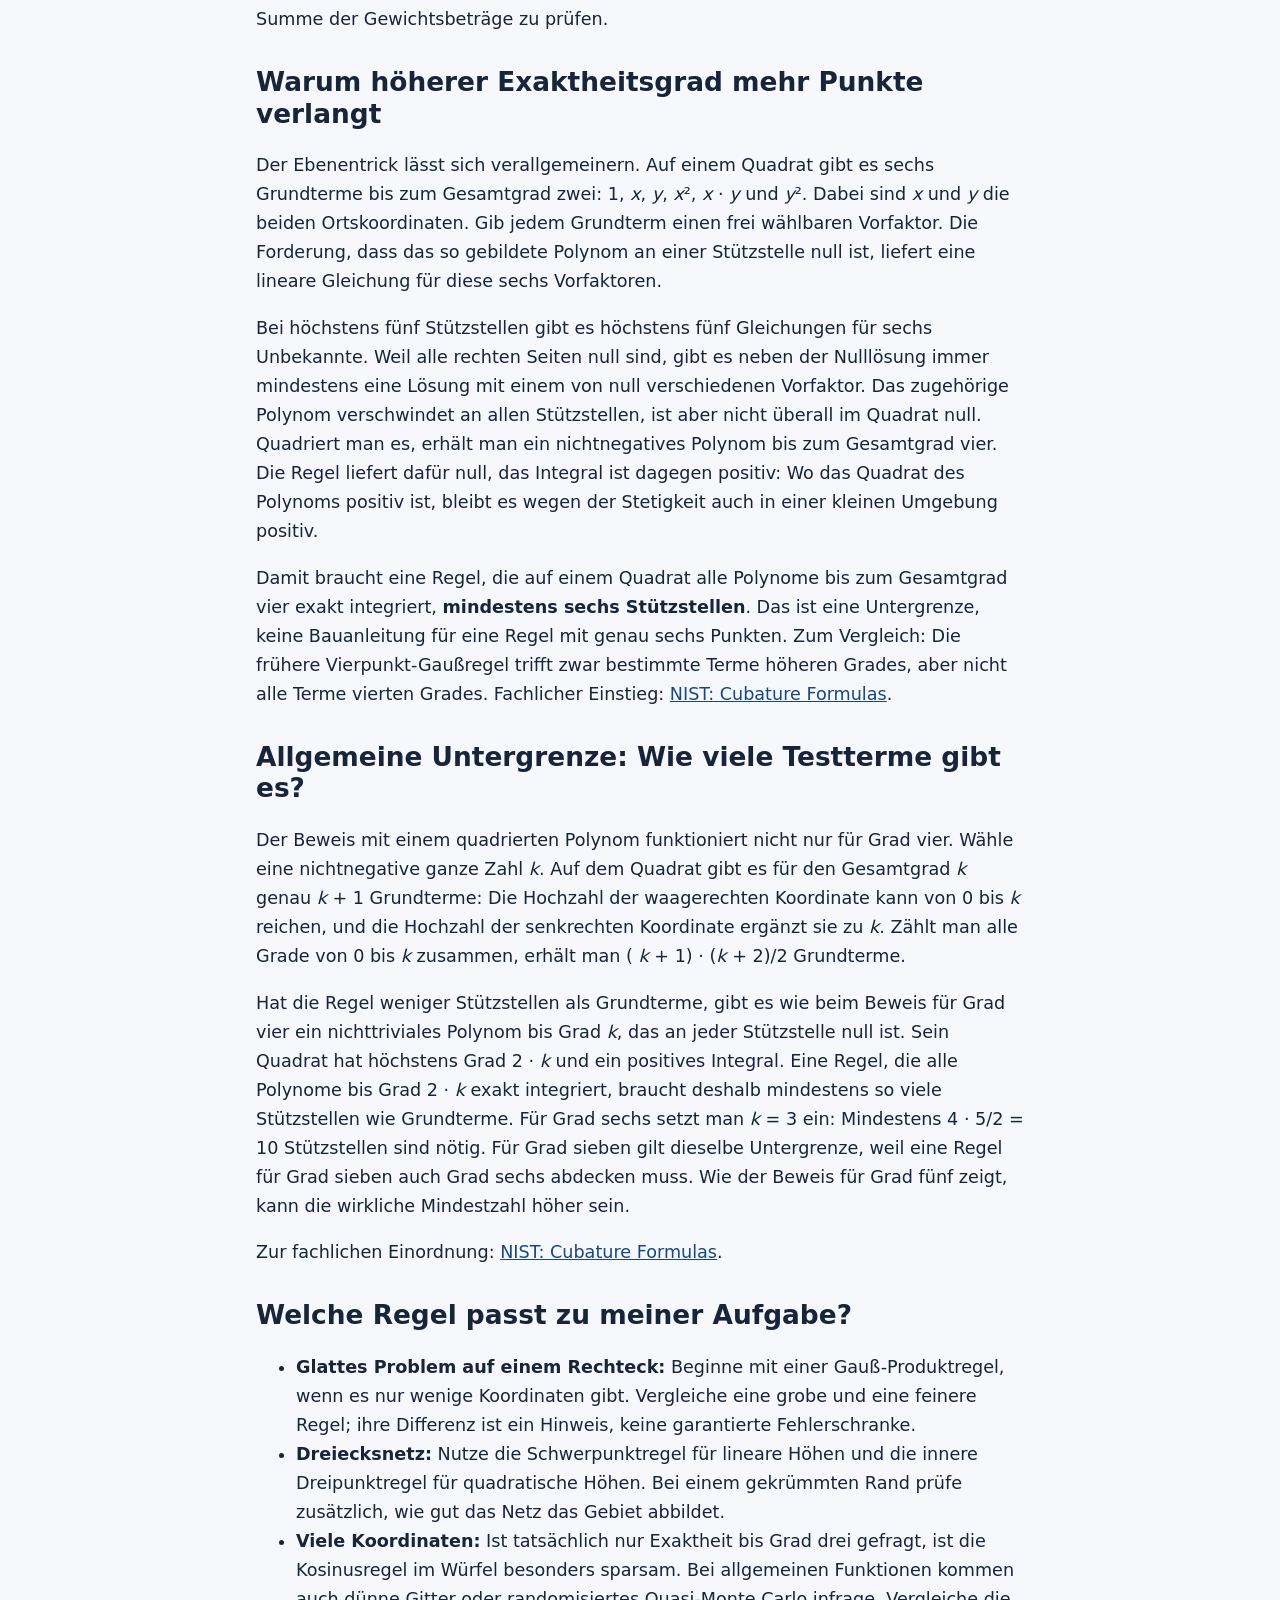
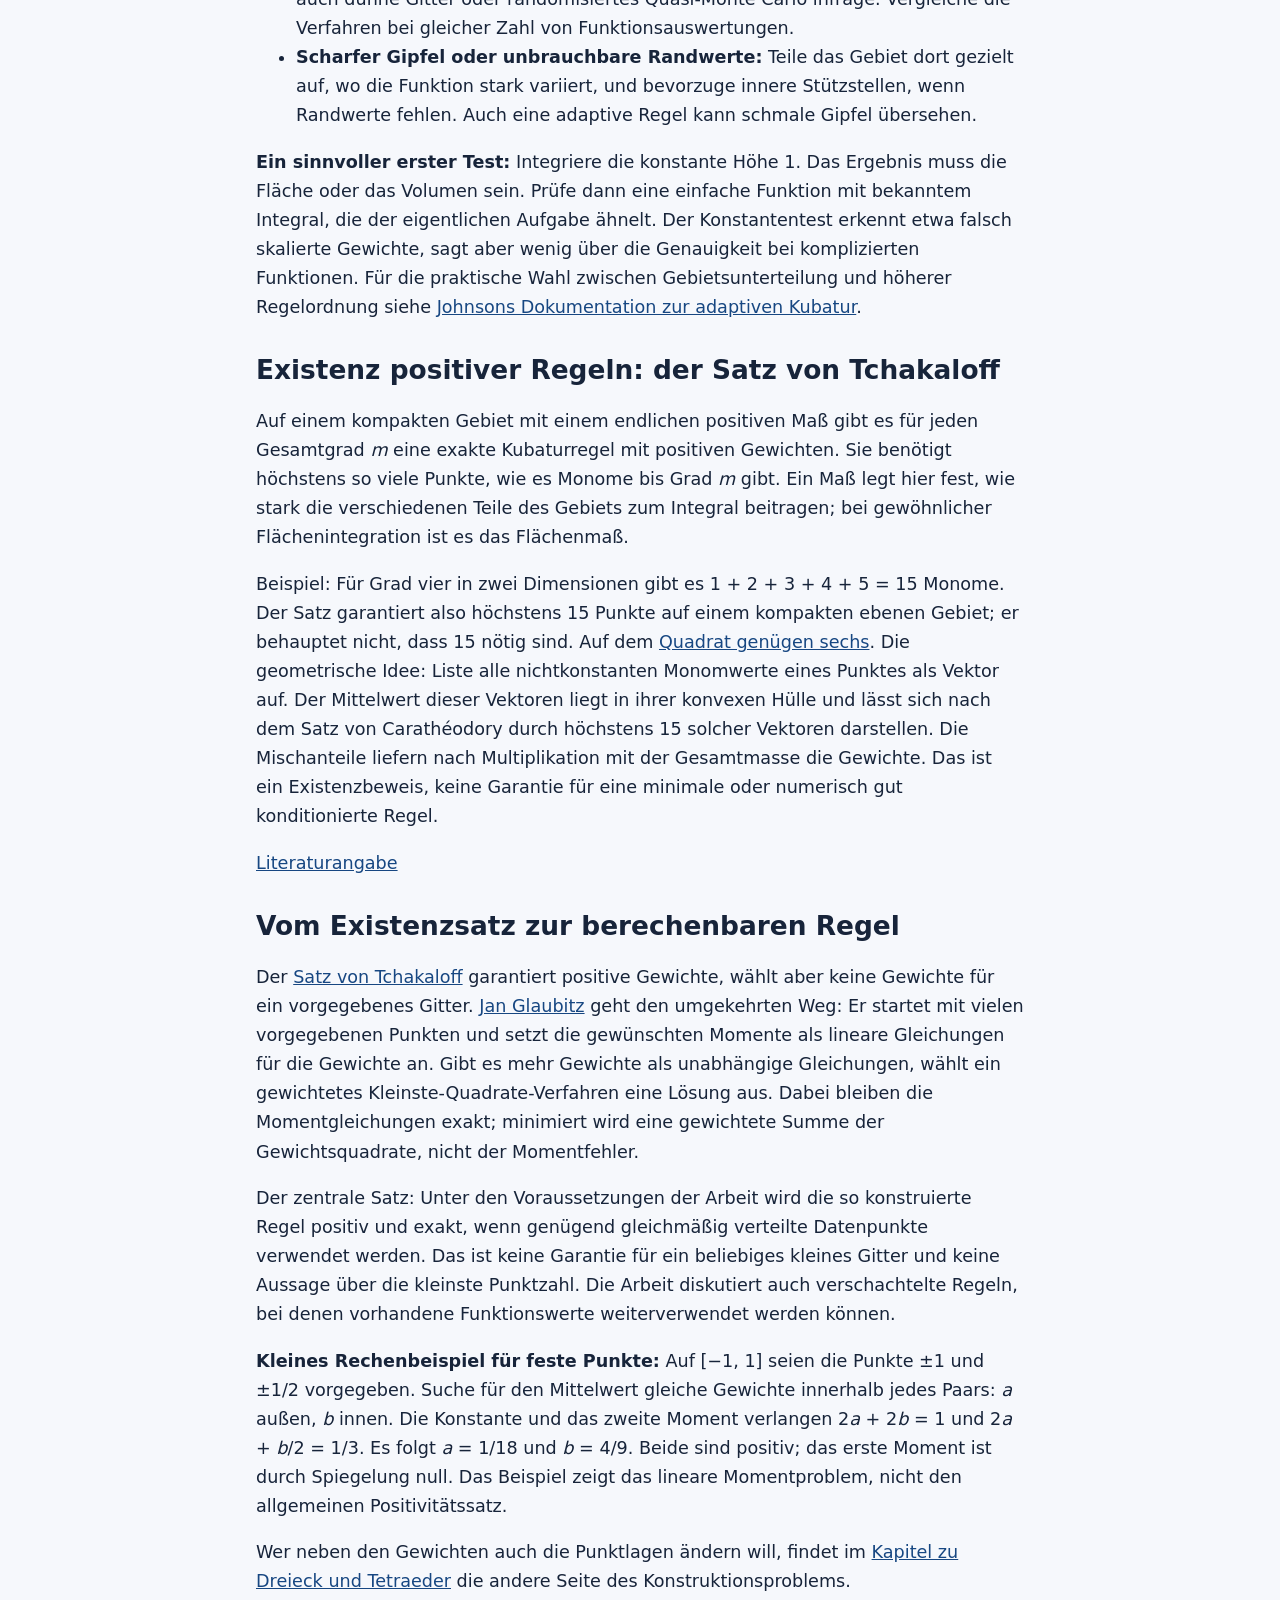
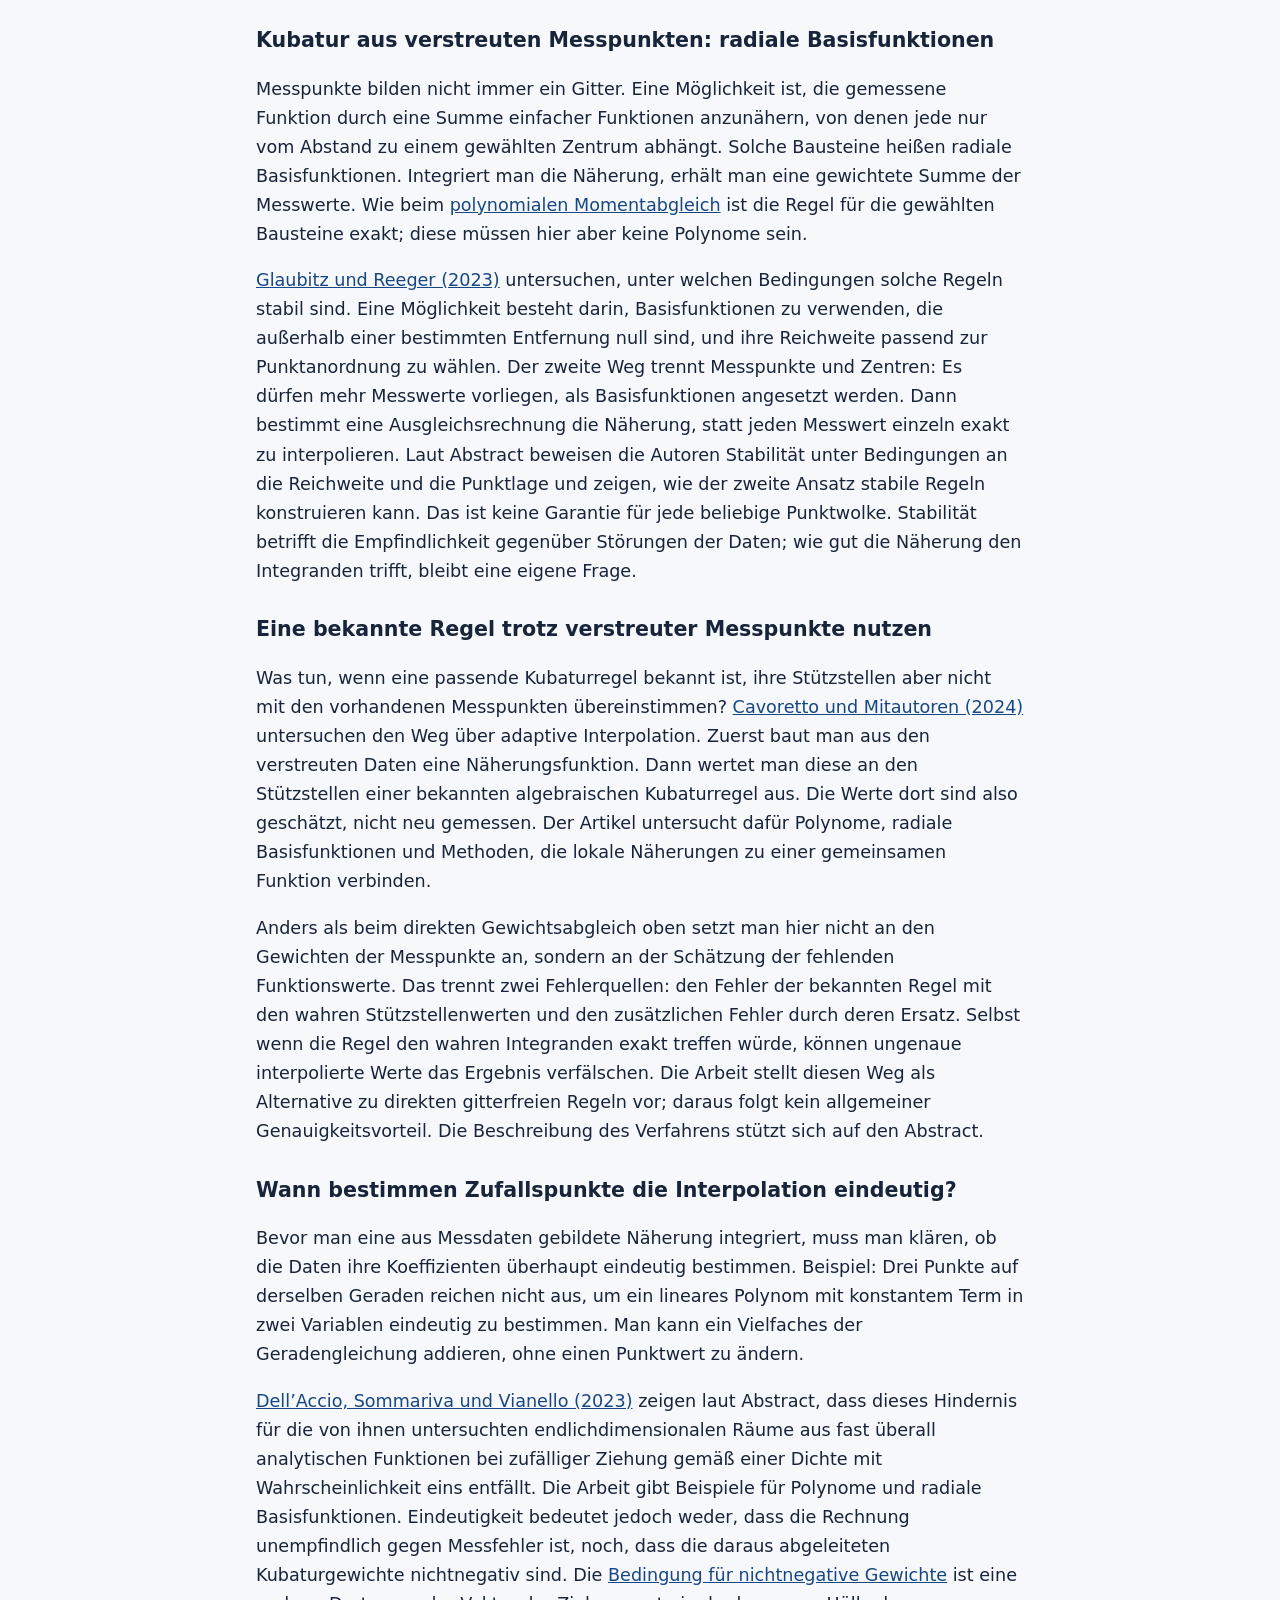
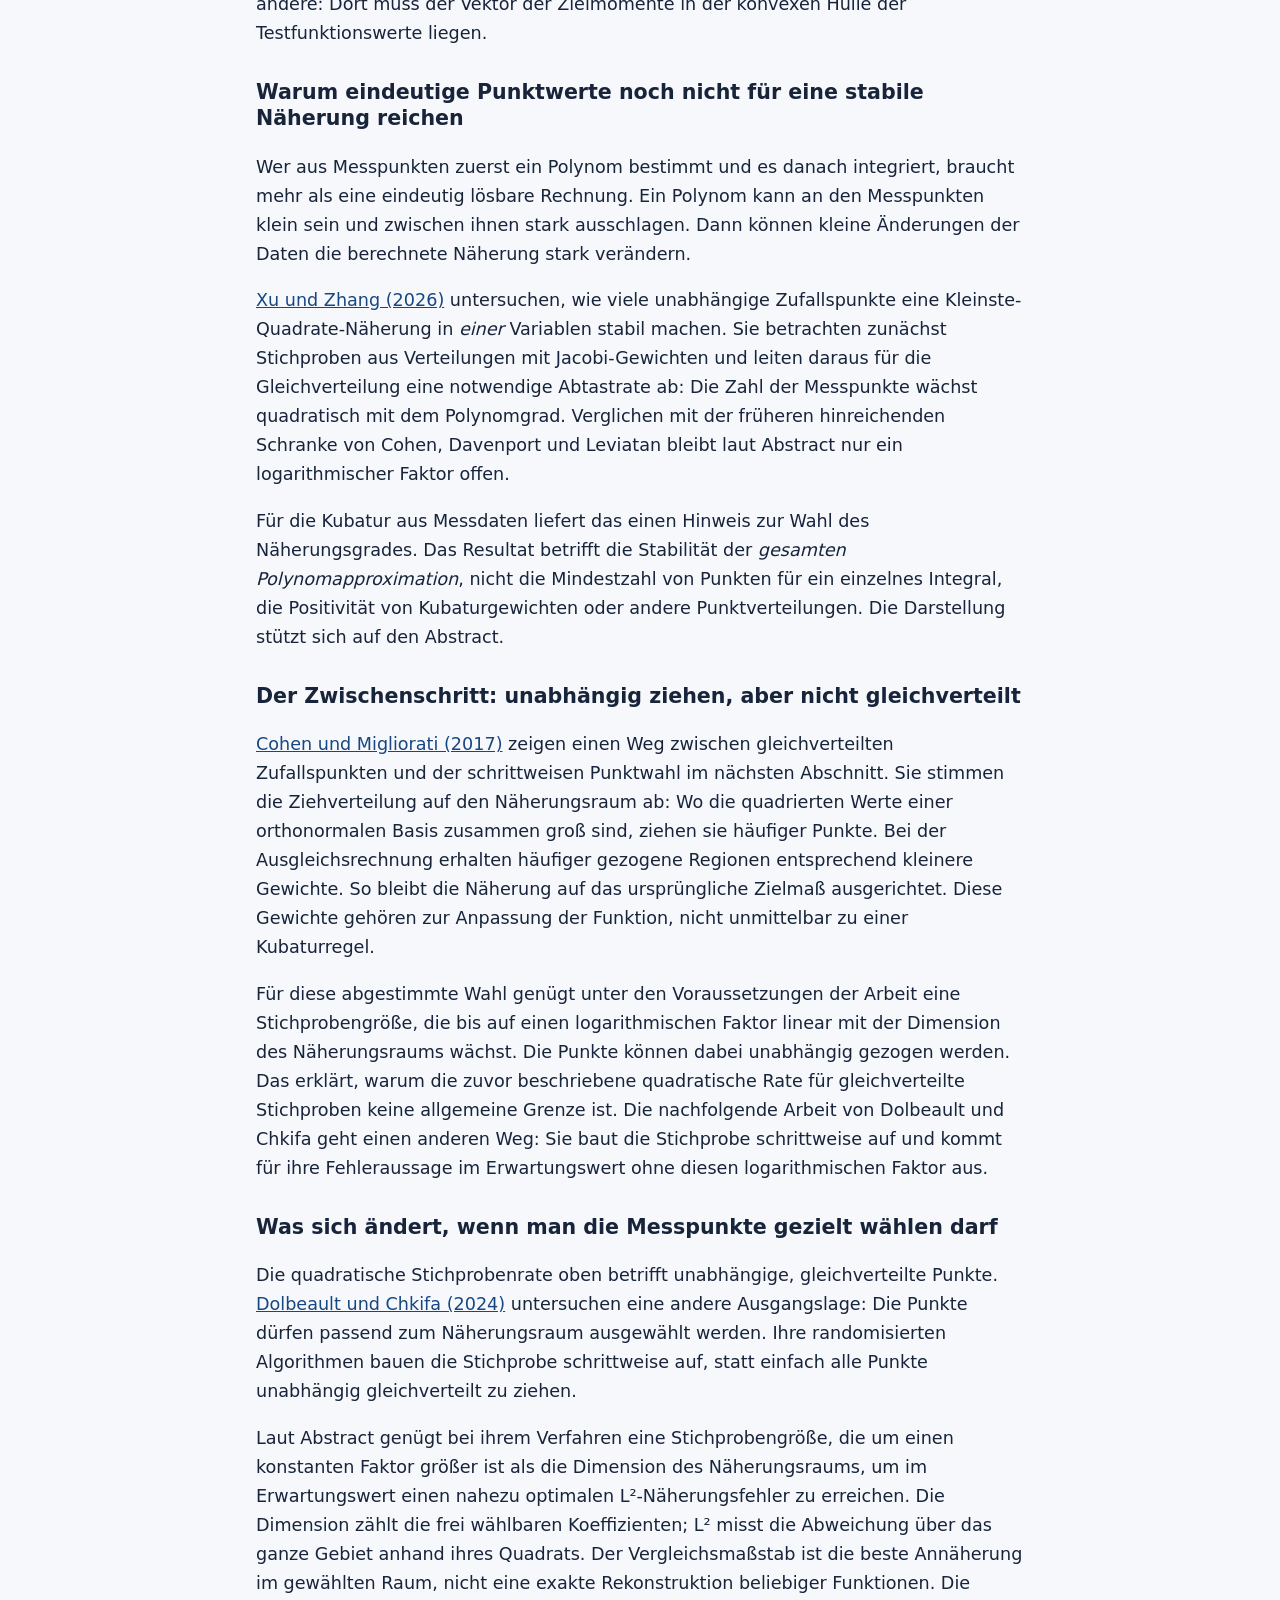
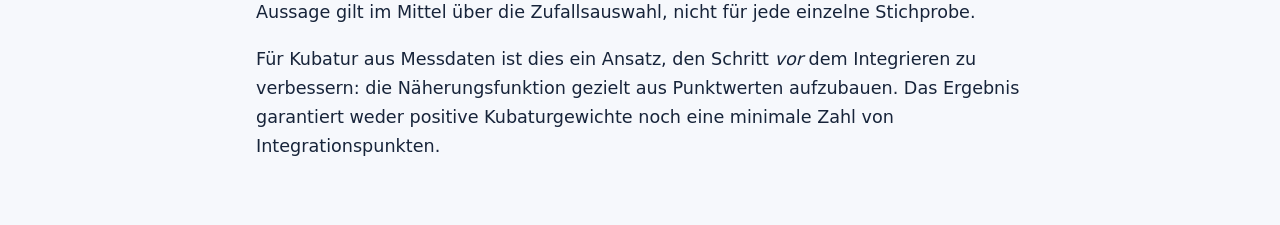
==== commit cdc2a93b: "Explain adapted independent sampling for weighted least squares" ====
--- a/index.html
+++ b/index.html
@@ -17,5 +17,5 @@
 <section id="allgemeine-untergrenze-wie-viele-testterme-gibt-es"><h2>Allgemeine Untergrenze: Wie viele Testterme gibt es?</h2><p>Der Beweis mit einem quadrierten Polynom funktioniert nicht nur für Grad vier. Wähle eine nichtnegative ganze Zahl <var>k</var>. Auf dem Quadrat gibt es für den Gesamtgrad <var>k</var> genau <var>k</var> + 1 Grundterme: Die Hochzahl der waagerechten Koordinate kann von 0 bis <var>k</var> reichen, und die Hochzahl der senkrechten Koordinate ergänzt sie zu <var>k</var>. Zählt man alle Grade von 0 bis <var>k</var> zusammen, erhält man ( <var>k</var> + 1) · (<var>k</var> + 2)/2 Grundterme.</p><p>Hat die Regel weniger Stützstellen als Grundterme, gibt es wie beim Beweis für Grad vier ein nichttriviales Polynom bis Grad <var>k</var>, das an jeder Stützstelle null ist. Sein Quadrat hat höchstens Grad 2 · <var>k</var> und ein positives Integral. Eine Regel, die alle Polynome bis Grad 2 · <var>k</var> exakt integriert, braucht deshalb mindestens so viele Stützstellen wie Grundterme. Für Grad sechs setzt man <var>k</var> = 3 ein: Mindestens 4 · 5/2 = 10 Stützstellen sind nötig. Für Grad sieben gilt dieselbe Untergrenze, weil eine Regel für Grad sieben auch Grad sechs abdecken muss. Wie der Beweis für Grad fünf zeigt, kann die wirkliche Mindestzahl höher sein.</p><p>Zur fachlichen Einordnung: <a href="https://dlmf.nist.gov/3.5#x">NIST: Cubature Formulas</a>.</p></section>
 <section id="welche-regel-passt-zu-meiner-aufgabe"><h2>Welche Regel passt zu meiner Aufgabe?</h2><ul><li><strong>Glattes Problem auf einem Rechteck:</strong> Beginne mit einer Gauß-Produktregel, wenn es nur wenige Koordinaten gibt. Vergleiche eine grobe und eine feinere Regel; ihre Differenz ist ein Hinweis, keine garantierte Fehlerschranke.</li><li><strong>Dreiecksnetz:</strong> Nutze die Schwerpunktregel für lineare Höhen und die innere Dreipunktregel für quadratische Höhen. Bei einem gekrümmten Rand prüfe zusätzlich, wie gut das Netz das Gebiet abbildet.</li><li><strong>Viele Koordinaten:</strong> Ist tatsächlich nur Exaktheit bis Grad drei gefragt, ist die Kosinusregel im Würfel besonders sparsam. Bei allgemeinen Funktionen kommen auch dünne Gitter oder randomisiertes Quasi-Monte Carlo infrage. Vergleiche die Verfahren bei gleicher Zahl von Funktionsauswertungen.</li><li><strong>Scharfer Gipfel oder unbrauchbare Randwerte:</strong> Teile das Gebiet dort gezielt auf, wo die Funktion stark variiert, und bevorzuge innere Stützstellen, wenn Randwerte fehlen. Auch eine adaptive Regel kann schmale Gipfel übersehen.</li></ul><p><strong>Ein sinnvoller erster Test:</strong> Integriere die konstante Höhe 1. Das Ergebnis muss die Fläche oder das Volumen sein. Prüfe dann eine einfache Funktion mit bekanntem Integral, die der eigentlichen Aufgabe ähnelt. Der Konstantentest erkennt etwa falsch skalierte Gewichte, sagt aber wenig über die Genauigkeit bei komplizierten Funktionen. Für die praktische Wahl zwischen Gebietsunterteilung und höherer Regelordnung siehe <a href="https://github.com/stevengj/cubature">Johnsons Dokumentation zur adaptiven Kubatur</a>.</p></section>
 <section id="tchakaloff"><h2>Existenz positiver Regeln: der Satz von Tchakaloff</h2><p>Auf einem kompakten Gebiet mit einem endlichen positiven Maß gibt es für jeden Gesamtgrad <var>m</var> eine exakte Kubaturregel mit positiven Gewichten. Sie benötigt höchstens so viele Punkte, wie es Monome bis Grad <var>m</var> gibt. Ein Maß legt hier fest, wie stark die verschiedenen Teile des Gebiets zum Integral beitragen; bei gewöhnlicher Flächenintegration ist es das Flächenmaß.</p><p>Beispiel: Für Grad vier in zwei Dimensionen gibt es 1 + 2 + 3 + 4 + 5 = 15 Monome. Der Satz garantiert also höchstens 15 Punkte auf einem kompakten ebenen Gebiet; er behauptet nicht, dass 15 nötig sind. Auf dem <a href="quadrat.html#vertiefung-138">Quadrat genügen sechs</a>. Die geometrische Idee: Liste alle nichtkonstanten Monomwerte eines Punktes als Vektor auf. Der Mittelwert dieser Vektoren liegt in ihrer konvexen Hülle und lässt sich nach dem Satz von Carathéodory durch höchstens 15 solcher Vektoren darstellen. Die Mischanteile liefern nach Multiplikation mit der Gesamtmasse die Gewichte. Das ist ein Existenzbeweis, keine Garantie für eine minimale oder numerisch gut konditionierte Regel.</p><p><a href="quellen.html#tchakaloff-quelle">Literaturangabe</a></p></section>
-<section id="positive-gewichte-forschung"><h2>Vom Existenzsatz zur berechenbaren Regel</h2><p>Der <a href="#tchakaloff">Satz von Tchakaloff</a> garantiert positive Gewichte, wählt aber keine Gewichte für ein vorgegebenes Gitter. <a href="quellen.html#glaubitz-positive-kubatur">Jan Glaubitz</a> geht den umgekehrten Weg: Er startet mit vielen vorgegebenen Punkten und setzt die gewünschten Momente als lineare Gleichungen für die Gewichte an. Gibt es mehr Gewichte als unabhängige Gleichungen, wählt ein gewichtetes Kleinste-Quadrate-Verfahren eine Lösung aus. Dabei bleiben die Momentgleichungen exakt; minimiert wird eine gewichtete Summe der Gewichtsquadrate, nicht der Momentfehler.</p><p>Der zentrale Satz: Unter den Voraussetzungen der Arbeit wird die so konstruierte Regel positiv und exakt, wenn genügend gleichmäßig verteilte Datenpunkte verwendet werden. Das ist keine Garantie für ein beliebiges kleines Gitter und keine Aussage über die kleinste Punktzahl. Die Arbeit diskutiert auch verschachtelte Regeln, bei denen vorhandene Funktionswerte weiterverwendet werden können.</p><p><strong>Kleines Rechenbeispiel für feste Punkte:</strong> Auf [−1, 1] seien die Punkte ±1 und ±1/2 vorgegeben. Suche für den Mittelwert gleiche Gewichte innerhalb jedes Paars: <var>a</var> außen, <var>b</var> innen. Die Konstante und das zweite Moment verlangen 2<var>a</var> + 2<var>b</var> = 1 und 2<var>a</var> + <var>b</var>/2 = 1/3. Es folgt <var>a</var> = 1/18 und <var>b</var> = 4/9. Beide sind positiv; das erste Moment ist durch Spiegelung null. Das Beispiel zeigt das lineare Momentproblem, nicht den allgemeinen Positivitätssatz.</p><p>Wer neben den Gewichten auch die Punktlagen ändern will, findet im <a href="dreieck-tetraeder.html#positive-innere-regeln">Kapitel zu Dreieck und Tetraeder</a> die andere Seite des Konstruktionsproblems.</p><h3 id="rbf-kubatur">Kubatur aus verstreuten Messpunkten: radiale Basisfunktionen</h3><p>Messpunkte bilden nicht immer ein Gitter. Eine Möglichkeit ist, die gemessene Funktion durch eine Summe einfacher Funktionen anzunähern, von denen jede nur vom Abstand zu einem gewählten Zentrum abhängt. Solche Bausteine heißen radiale Basisfunktionen. Integriert man die Näherung, erhält man eine gewichtete Summe der Messwerte. Wie beim <a href="#positive-gewichte-forschung">polynomialen Momentabgleich</a> ist die Regel für die gewählten Bausteine exakt; diese müssen hier aber keine Polynome sein.</p><p><a href="quellen.html#glaubitz-reeger">Glaubitz und Reeger (2023)</a> untersuchen, unter welchen Bedingungen solche Regeln stabil sind. Eine Möglichkeit besteht darin, Basisfunktionen zu verwenden, die außerhalb einer bestimmten Entfernung null sind, und ihre Reichweite passend zur Punktanordnung zu wählen. Der zweite Weg trennt Messpunkte und Zentren: Es dürfen mehr Messwerte vorliegen, als Basisfunktionen angesetzt werden. Dann bestimmt eine Ausgleichsrechnung die Näherung, statt jeden Messwert einzeln exakt zu interpolieren. Laut Abstract beweisen die Autoren Stabilität unter Bedingungen an die Reichweite und die Punktlage und zeigen, wie der zweite Ansatz stabile Regeln konstruieren kann. Das ist keine Garantie für jede beliebige Punktwolke. Stabilität betrifft die Empfindlichkeit gegenüber Störungen der Daten; wie gut die Näherung den Integranden trifft, bleibt eine eigene Frage.</p><h3 id="adaptive-interpolation">Eine bekannte Regel trotz verstreuter Messpunkte nutzen</h3><p>Was tun, wenn eine passende Kubaturregel bekannt ist, ihre Stützstellen aber nicht mit den vorhandenen Messpunkten übereinstimmen? <a href="quellen.html#cavoretto-adaptiv">Cavoretto und Mitautoren (2024)</a> untersuchen den Weg über adaptive Interpolation. Zuerst baut man aus den verstreuten Daten eine Näherungsfunktion. Dann wertet man diese an den Stützstellen einer bekannten algebraischen Kubaturregel aus. Die Werte dort sind also geschätzt, nicht neu gemessen. Der Artikel untersucht dafür Polynome, radiale Basisfunktionen und Methoden, die lokale Näherungen zu einer gemeinsamen Funktion verbinden.</p><p>Anders als beim direkten Gewichtsabgleich oben setzt man hier nicht an den Gewichten der Messpunkte an, sondern an der Schätzung der fehlenden Funktionswerte. Das trennt zwei Fehlerquellen: den Fehler der bekannten Regel mit den wahren Stützstellenwerten und den zusätzlichen Fehler durch deren Ersatz. Selbst wenn die Regel den wahren Integranden exakt treffen würde, können ungenaue interpolierte Werte das Ergebnis verfälschen. Die Arbeit stellt diesen Weg als Alternative zu direkten gitterfreien Regeln vor; daraus folgt kein allgemeiner Genauigkeitsvorteil. Die Beschreibung des Verfahrens stützt sich auf den Abstract.</p><h3 id="eindeutige-interpolation">Wann bestimmen Zufallspunkte die Interpolation eindeutig?</h3><p>Bevor man eine aus Messdaten gebildete Näherung integriert, muss man klären, ob die Daten ihre Koeffizienten überhaupt eindeutig bestimmen. Beispiel: Drei Punkte auf derselben Geraden reichen nicht aus, um ein lineares Polynom mit konstantem Term in zwei Variablen eindeutig zu bestimmen. Man kann ein Vielfaches der Geradengleichung addieren, ohne einen Punktwert zu ändern.</p><p><a href="quellen.html#dellaccio-zufallspunkte">Dell’Accio, Sommariva und Vianello (2023)</a> zeigen laut Abstract, dass dieses Hindernis für die von ihnen untersuchten endlichdimensionalen Räume aus fast überall analytischen Funktionen bei zufälliger Ziehung gemäß einer Dichte mit Wahrscheinlichkeit eins entfällt. Die Arbeit gibt Beispiele für Polynome und radiale Basisfunktionen. Eindeutigkeit bedeutet jedoch weder, dass die Rechnung unempfindlich gegen Messfehler ist, noch, dass die daraus abgeleiteten Kubaturgewichte nichtnegativ sind. Die <a href="viele-dimensionen.html#zufaellige-momenthuellen">Bedingung für nichtnegative Gewichte</a> ist eine andere: Dort muss der Vektor der Zielmomente in der konvexen Hülle der Testfunktionswerte liegen.</p><h3 id="zufallsdaten-stabilitaet">Warum eindeutige Punktwerte noch nicht für eine stabile Näherung reichen</h3><p>Wer aus Messpunkten zuerst ein Polynom bestimmt und es danach integriert, braucht mehr als eine eindeutig lösbare Rechnung. Ein Polynom kann an den Messpunkten klein sein und zwischen ihnen stark ausschlagen. Dann können kleine Änderungen der Daten die berechnete Näherung stark verändern.</p><p><a href="quellen.html#xu-zhang-stabilitaet">Xu und Zhang (2026)</a> untersuchen, wie viele unabhängige Zufallspunkte eine Kleinste-Quadrate-Näherung in <em>einer</em> Variablen stabil machen. Sie betrachten zunächst Stichproben aus Verteilungen mit Jacobi-Gewichten und leiten daraus für die Gleichverteilung eine notwendige Abtastrate ab: Die Zahl der Messpunkte wächst quadratisch mit dem Polynomgrad. Verglichen mit der früheren hinreichenden Schranke von Cohen, Davenport und Leviatan bleibt laut Abstract nur ein logarithmischer Faktor offen.</p><p>Für die Kubatur aus Messdaten liefert das einen Hinweis zur Wahl des Näherungsgrades. Das Resultat betrifft die Stabilität der <em>gesamten Polynomapproximation</em>, nicht die Mindestzahl von Punkten für ein einzelnes Integral, die Positivität von Kubaturgewichten oder andere Punktverteilungen. Die Darstellung stützt sich auf den Abstract.</p><h3 id="gezielte-stichprobenwahl">Was sich ändert, wenn man die Messpunkte gezielt wählen darf</h3><p>Die quadratische Stichprobenrate oben betrifft unabhängige, gleichverteilte Punkte. <a href="quellen.html#dolbeault-chkifa">Dolbeault und Chkifa (2024)</a> untersuchen eine andere Ausgangslage: Die Punkte dürfen passend zum Näherungsraum ausgewählt werden. Ihre randomisierten Algorithmen bauen die Stichprobe schrittweise auf, statt einfach alle Punkte unabhängig gleichverteilt zu ziehen.</p><p>Laut Abstract genügt bei ihrem Verfahren eine Stichprobengröße, die um einen konstanten Faktor größer ist als die Dimension des Näherungsraums, um im Erwartungswert einen nahezu optimalen L²-Näherungsfehler zu erreichen. Die Dimension zählt die frei wählbaren Koeffizienten; L² misst die Abweichung über das ganze Gebiet anhand ihres Quadrats. Der Vergleichsmaßstab ist die beste Annäherung im gewählten Raum, nicht eine exakte Rekonstruktion beliebiger Funktionen. Die Aussage gilt im Mittel über die Zufallsauswahl, nicht für jede einzelne Stichprobe.</p><p>Für Kubatur aus Messdaten ist dies ein Ansatz, den Schritt <em>vor</em> dem Integrieren zu verbessern: die Näherungsfunktion gezielt aus Punktwerten aufzubauen. Das Ergebnis garantiert weder positive Kubaturgewichte noch eine minimale Zahl von Integrationspunkten.</p></section>
+<section id="positive-gewichte-forschung"><h2>Vom Existenzsatz zur berechenbaren Regel</h2><p>Der <a href="#tchakaloff">Satz von Tchakaloff</a> garantiert positive Gewichte, wählt aber keine Gewichte für ein vorgegebenes Gitter. <a href="quellen.html#glaubitz-positive-kubatur">Jan Glaubitz</a> geht den umgekehrten Weg: Er startet mit vielen vorgegebenen Punkten und setzt die gewünschten Momente als lineare Gleichungen für die Gewichte an. Gibt es mehr Gewichte als unabhängige Gleichungen, wählt ein gewichtetes Kleinste-Quadrate-Verfahren eine Lösung aus. Dabei bleiben die Momentgleichungen exakt; minimiert wird eine gewichtete Summe der Gewichtsquadrate, nicht der Momentfehler.</p><p>Der zentrale Satz: Unter den Voraussetzungen der Arbeit wird die so konstruierte Regel positiv und exakt, wenn genügend gleichmäßig verteilte Datenpunkte verwendet werden. Das ist keine Garantie für ein beliebiges kleines Gitter und keine Aussage über die kleinste Punktzahl. Die Arbeit diskutiert auch verschachtelte Regeln, bei denen vorhandene Funktionswerte weiterverwendet werden können.</p><p><strong>Kleines Rechenbeispiel für feste Punkte:</strong> Auf [−1, 1] seien die Punkte ±1 und ±1/2 vorgegeben. Suche für den Mittelwert gleiche Gewichte innerhalb jedes Paars: <var>a</var> außen, <var>b</var> innen. Die Konstante und das zweite Moment verlangen 2<var>a</var> + 2<var>b</var> = 1 und 2<var>a</var> + <var>b</var>/2 = 1/3. Es folgt <var>a</var> = 1/18 und <var>b</var> = 4/9. Beide sind positiv; das erste Moment ist durch Spiegelung null. Das Beispiel zeigt das lineare Momentproblem, nicht den allgemeinen Positivitätssatz.</p><p>Wer neben den Gewichten auch die Punktlagen ändern will, findet im <a href="dreieck-tetraeder.html#positive-innere-regeln">Kapitel zu Dreieck und Tetraeder</a> die andere Seite des Konstruktionsproblems.</p><h3 id="rbf-kubatur">Kubatur aus verstreuten Messpunkten: radiale Basisfunktionen</h3><p>Messpunkte bilden nicht immer ein Gitter. Eine Möglichkeit ist, die gemessene Funktion durch eine Summe einfacher Funktionen anzunähern, von denen jede nur vom Abstand zu einem gewählten Zentrum abhängt. Solche Bausteine heißen radiale Basisfunktionen. Integriert man die Näherung, erhält man eine gewichtete Summe der Messwerte. Wie beim <a href="#positive-gewichte-forschung">polynomialen Momentabgleich</a> ist die Regel für die gewählten Bausteine exakt; diese müssen hier aber keine Polynome sein.</p><p><a href="quellen.html#glaubitz-reeger">Glaubitz und Reeger (2023)</a> untersuchen, unter welchen Bedingungen solche Regeln stabil sind. Eine Möglichkeit besteht darin, Basisfunktionen zu verwenden, die außerhalb einer bestimmten Entfernung null sind, und ihre Reichweite passend zur Punktanordnung zu wählen. Der zweite Weg trennt Messpunkte und Zentren: Es dürfen mehr Messwerte vorliegen, als Basisfunktionen angesetzt werden. Dann bestimmt eine Ausgleichsrechnung die Näherung, statt jeden Messwert einzeln exakt zu interpolieren. Laut Abstract beweisen die Autoren Stabilität unter Bedingungen an die Reichweite und die Punktlage und zeigen, wie der zweite Ansatz stabile Regeln konstruieren kann. Das ist keine Garantie für jede beliebige Punktwolke. Stabilität betrifft die Empfindlichkeit gegenüber Störungen der Daten; wie gut die Näherung den Integranden trifft, bleibt eine eigene Frage.</p><h3 id="adaptive-interpolation">Eine bekannte Regel trotz verstreuter Messpunkte nutzen</h3><p>Was tun, wenn eine passende Kubaturregel bekannt ist, ihre Stützstellen aber nicht mit den vorhandenen Messpunkten übereinstimmen? <a href="quellen.html#cavoretto-adaptiv">Cavoretto und Mitautoren (2024)</a> untersuchen den Weg über adaptive Interpolation. Zuerst baut man aus den verstreuten Daten eine Näherungsfunktion. Dann wertet man diese an den Stützstellen einer bekannten algebraischen Kubaturregel aus. Die Werte dort sind also geschätzt, nicht neu gemessen. Der Artikel untersucht dafür Polynome, radiale Basisfunktionen und Methoden, die lokale Näherungen zu einer gemeinsamen Funktion verbinden.</p><p>Anders als beim direkten Gewichtsabgleich oben setzt man hier nicht an den Gewichten der Messpunkte an, sondern an der Schätzung der fehlenden Funktionswerte. Das trennt zwei Fehlerquellen: den Fehler der bekannten Regel mit den wahren Stützstellenwerten und den zusätzlichen Fehler durch deren Ersatz. Selbst wenn die Regel den wahren Integranden exakt treffen würde, können ungenaue interpolierte Werte das Ergebnis verfälschen. Die Arbeit stellt diesen Weg als Alternative zu direkten gitterfreien Regeln vor; daraus folgt kein allgemeiner Genauigkeitsvorteil. Die Beschreibung des Verfahrens stützt sich auf den Abstract.</p><h3 id="eindeutige-interpolation">Wann bestimmen Zufallspunkte die Interpolation eindeutig?</h3><p>Bevor man eine aus Messdaten gebildete Näherung integriert, muss man klären, ob die Daten ihre Koeffizienten überhaupt eindeutig bestimmen. Beispiel: Drei Punkte auf derselben Geraden reichen nicht aus, um ein lineares Polynom mit konstantem Term in zwei Variablen eindeutig zu bestimmen. Man kann ein Vielfaches der Geradengleichung addieren, ohne einen Punktwert zu ändern.</p><p><a href="quellen.html#dellaccio-zufallspunkte">Dell’Accio, Sommariva und Vianello (2023)</a> zeigen laut Abstract, dass dieses Hindernis für die von ihnen untersuchten endlichdimensionalen Räume aus fast überall analytischen Funktionen bei zufälliger Ziehung gemäß einer Dichte mit Wahrscheinlichkeit eins entfällt. Die Arbeit gibt Beispiele für Polynome und radiale Basisfunktionen. Eindeutigkeit bedeutet jedoch weder, dass die Rechnung unempfindlich gegen Messfehler ist, noch, dass die daraus abgeleiteten Kubaturgewichte nichtnegativ sind. Die <a href="viele-dimensionen.html#zufaellige-momenthuellen">Bedingung für nichtnegative Gewichte</a> ist eine andere: Dort muss der Vektor der Zielmomente in der konvexen Hülle der Testfunktionswerte liegen.</p><h3 id="zufallsdaten-stabilitaet">Warum eindeutige Punktwerte noch nicht für eine stabile Näherung reichen</h3><p>Wer aus Messpunkten zuerst ein Polynom bestimmt und es danach integriert, braucht mehr als eine eindeutig lösbare Rechnung. Ein Polynom kann an den Messpunkten klein sein und zwischen ihnen stark ausschlagen. Dann können kleine Änderungen der Daten die berechnete Näherung stark verändern.</p><p><a href="quellen.html#xu-zhang-stabilitaet">Xu und Zhang (2026)</a> untersuchen, wie viele unabhängige Zufallspunkte eine Kleinste-Quadrate-Näherung in <em>einer</em> Variablen stabil machen. Sie betrachten zunächst Stichproben aus Verteilungen mit Jacobi-Gewichten und leiten daraus für die Gleichverteilung eine notwendige Abtastrate ab: Die Zahl der Messpunkte wächst quadratisch mit dem Polynomgrad. Verglichen mit der früheren hinreichenden Schranke von Cohen, Davenport und Leviatan bleibt laut Abstract nur ein logarithmischer Faktor offen.</p><p>Für die Kubatur aus Messdaten liefert das einen Hinweis zur Wahl des Näherungsgrades. Das Resultat betrifft die Stabilität der <em>gesamten Polynomapproximation</em>, nicht die Mindestzahl von Punkten für ein einzelnes Integral, die Positivität von Kubaturgewichten oder andere Punktverteilungen. Die Darstellung stützt sich auf den Abstract.</p><h3 id="gewichtete-zufallsstichproben">Der Zwischenschritt: unabhängig ziehen, aber nicht gleichverteilt</h3><p><a href="quellen.html#cohen-migliorati">Cohen und Migliorati (2017)</a> zeigen einen Weg zwischen gleichverteilten Zufallspunkten und der schrittweisen Punktwahl im nächsten Abschnitt. Sie stimmen die Ziehverteilung auf den Näherungsraum ab: Wo die quadrierten Werte einer orthonormalen Basis zusammen groß sind, ziehen sie häufiger Punkte. Bei der Ausgleichsrechnung erhalten häufiger gezogene Regionen entsprechend kleinere Gewichte. So bleibt die Näherung auf das ursprüngliche Zielmaß ausgerichtet. Diese Gewichte gehören zur Anpassung der Funktion, nicht unmittelbar zu einer Kubaturregel.</p><p>Für diese abgestimmte Wahl genügt unter den Voraussetzungen der Arbeit eine Stichprobengröße, die bis auf einen logarithmischen Faktor linear mit der Dimension des Näherungsraums wächst. Die Punkte können dabei unabhängig gezogen werden. Das erklärt, warum die zuvor beschriebene quadratische Rate für gleichverteilte Stichproben keine allgemeine Grenze ist. Die nachfolgende Arbeit von Dolbeault und Chkifa geht einen anderen Weg: Sie baut die Stichprobe schrittweise auf und kommt für ihre Fehleraussage im Erwartungswert ohne diesen logarithmischen Faktor aus.</p><h3 id="gezielte-stichprobenwahl">Was sich ändert, wenn man die Messpunkte gezielt wählen darf</h3><p>Die quadratische Stichprobenrate oben betrifft unabhängige, gleichverteilte Punkte. <a href="quellen.html#dolbeault-chkifa">Dolbeault und Chkifa (2024)</a> untersuchen eine andere Ausgangslage: Die Punkte dürfen passend zum Näherungsraum ausgewählt werden. Ihre randomisierten Algorithmen bauen die Stichprobe schrittweise auf, statt einfach alle Punkte unabhängig gleichverteilt zu ziehen.</p><p>Laut Abstract genügt bei ihrem Verfahren eine Stichprobengröße, die um einen konstanten Faktor größer ist als die Dimension des Näherungsraums, um im Erwartungswert einen nahezu optimalen L²-Näherungsfehler zu erreichen. Die Dimension zählt die frei wählbaren Koeffizienten; L² misst die Abweichung über das ganze Gebiet anhand ihres Quadrats. Der Vergleichsmaßstab ist die beste Annäherung im gewählten Raum, nicht eine exakte Rekonstruktion beliebiger Funktionen. Die Aussage gilt im Mittel über die Zufallsauswahl, nicht für jede einzelne Stichprobe.</p><p>Für Kubatur aus Messdaten ist dies ein Ansatz, den Schritt <em>vor</em> dem Integrieren zu verbessern: die Näherungsfunktion gezielt aus Punktwerten aufzubauen. Das Ergebnis garantiert weder positive Kubaturgewichte noch eine minimale Zahl von Integrationspunkten.</p></section>
 </main></body></html>
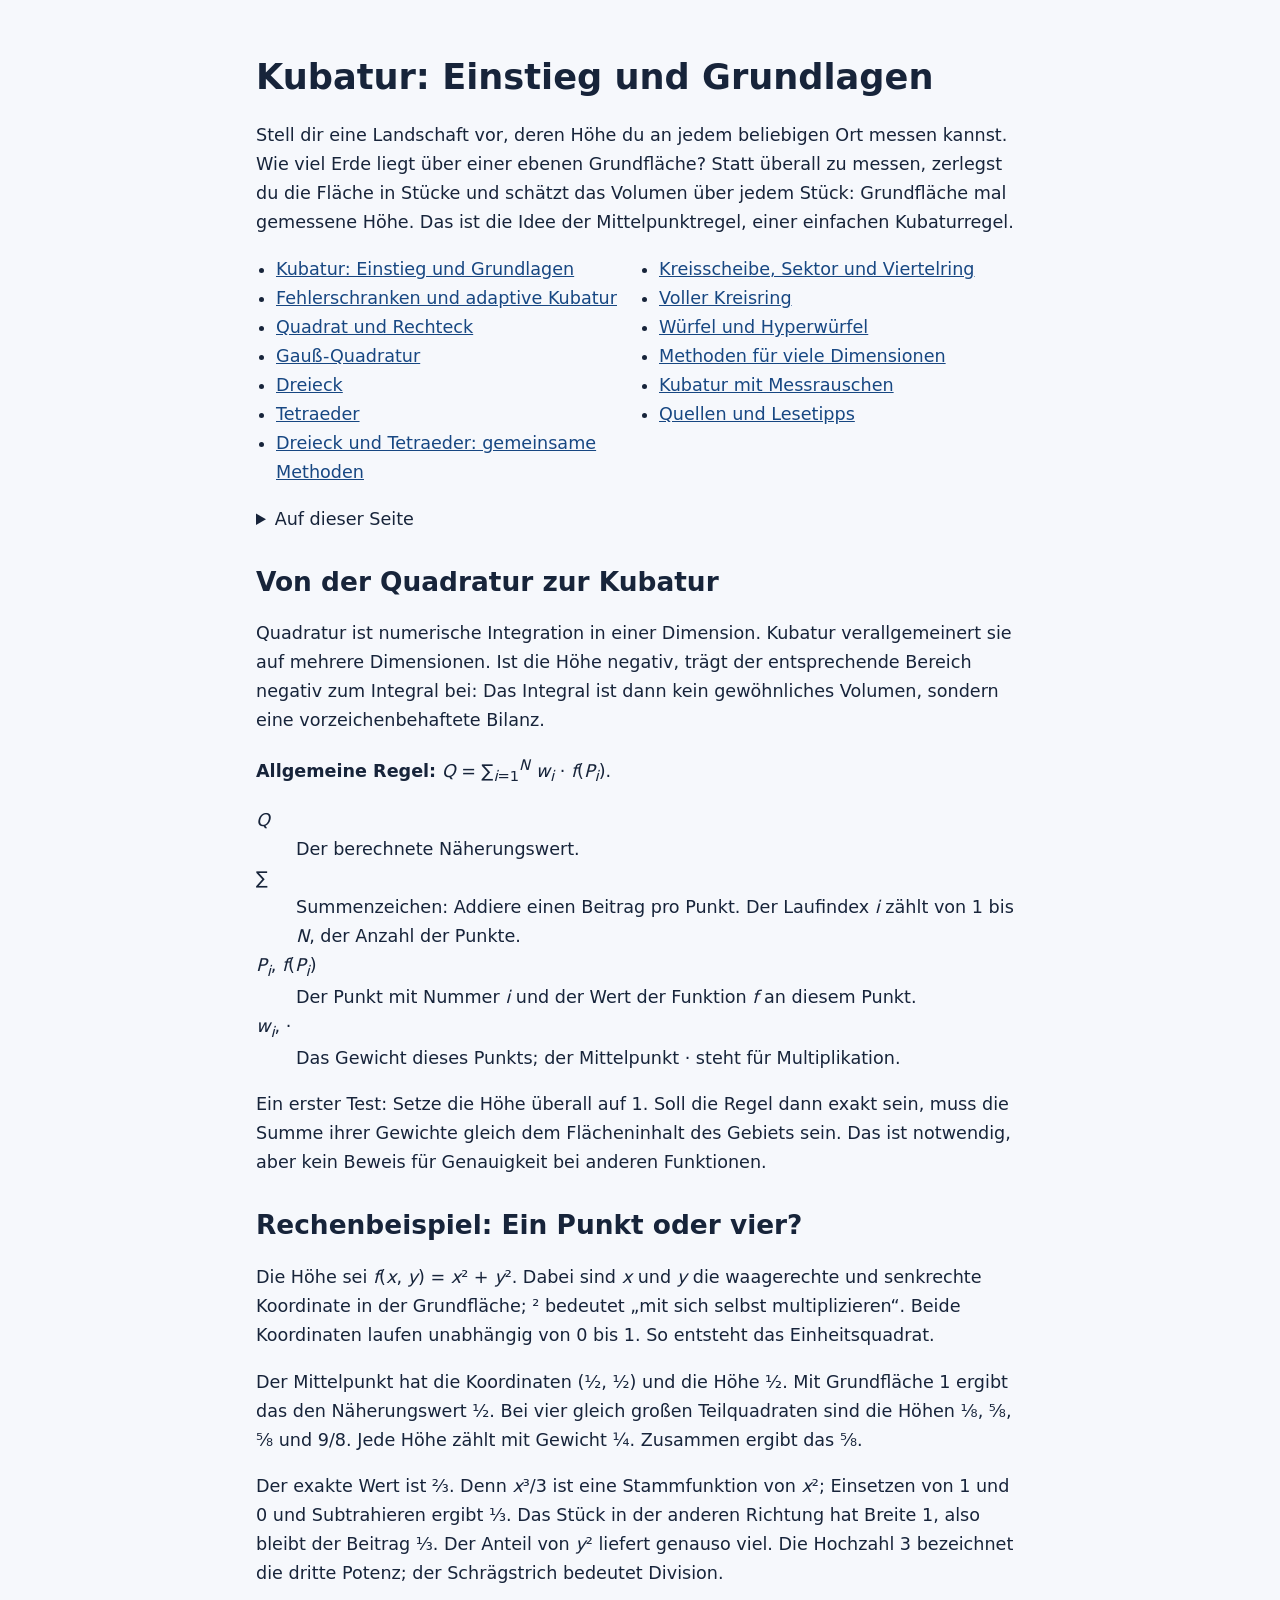
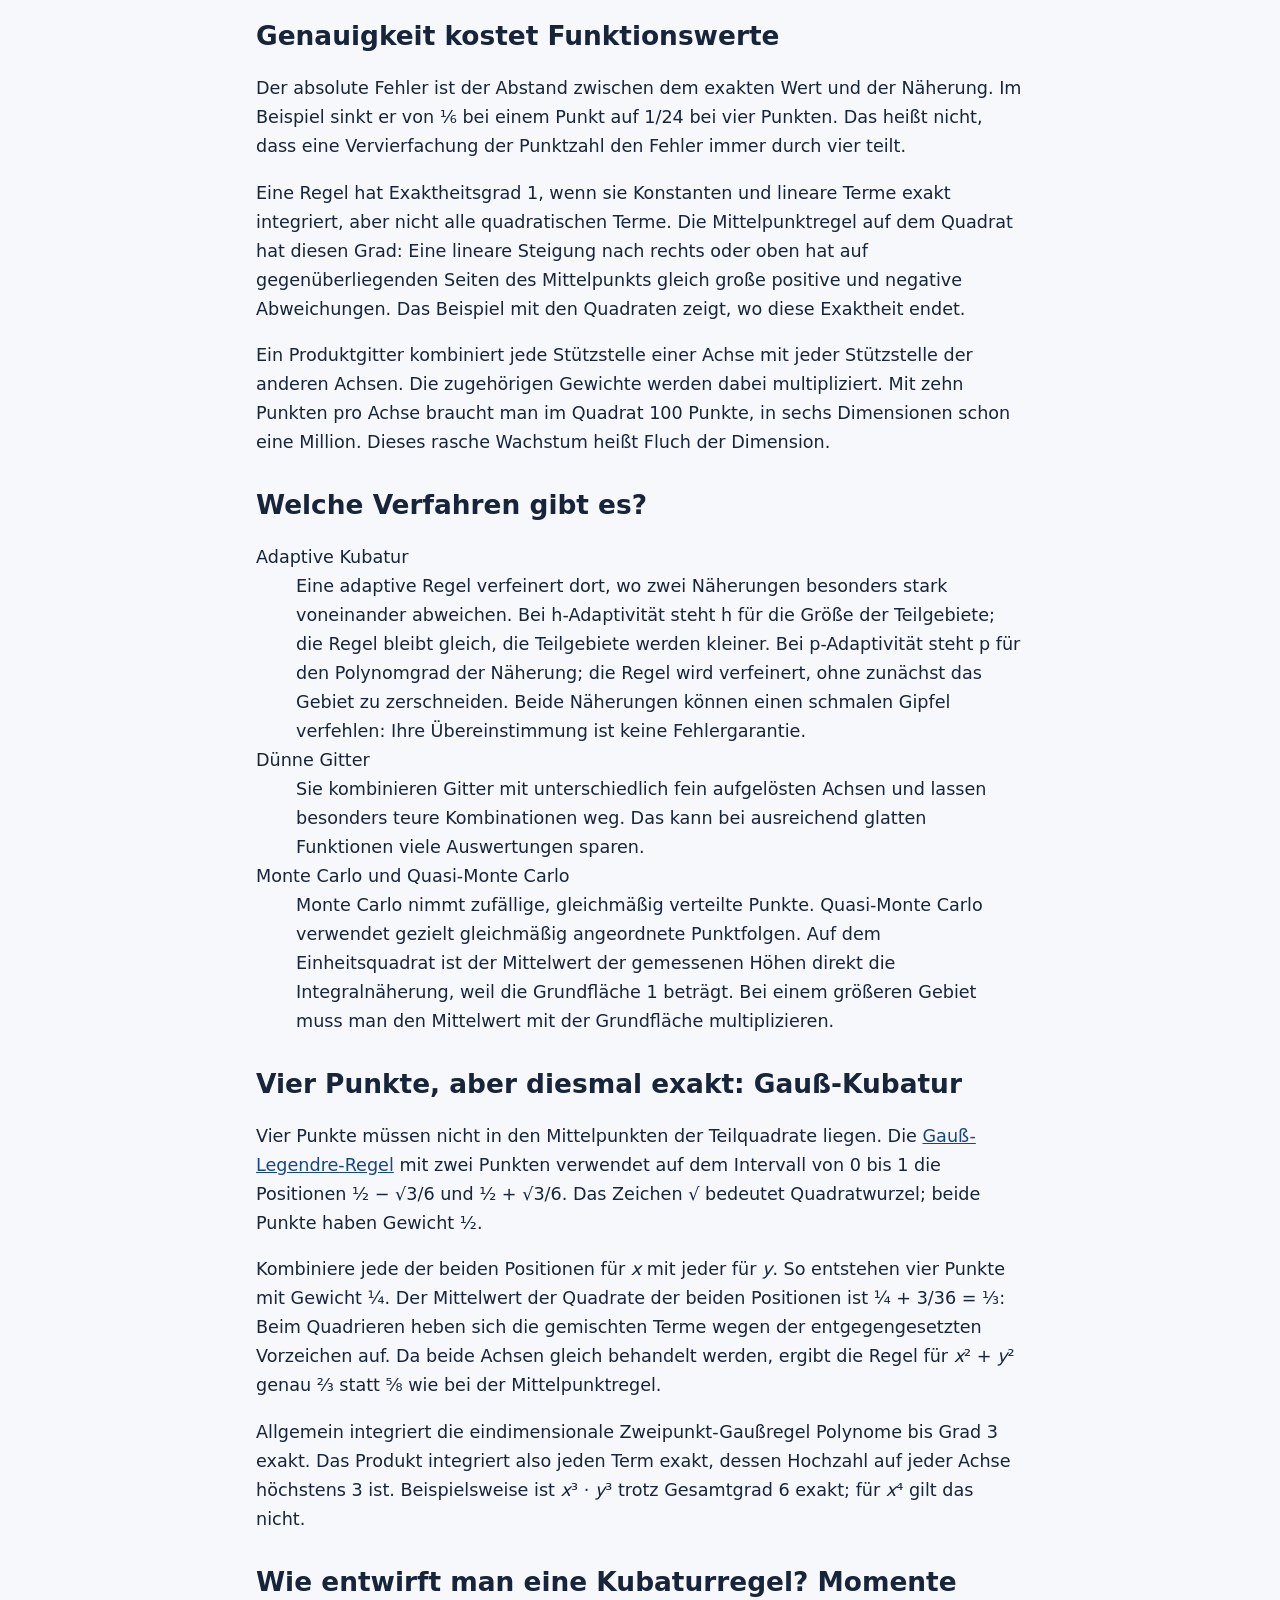
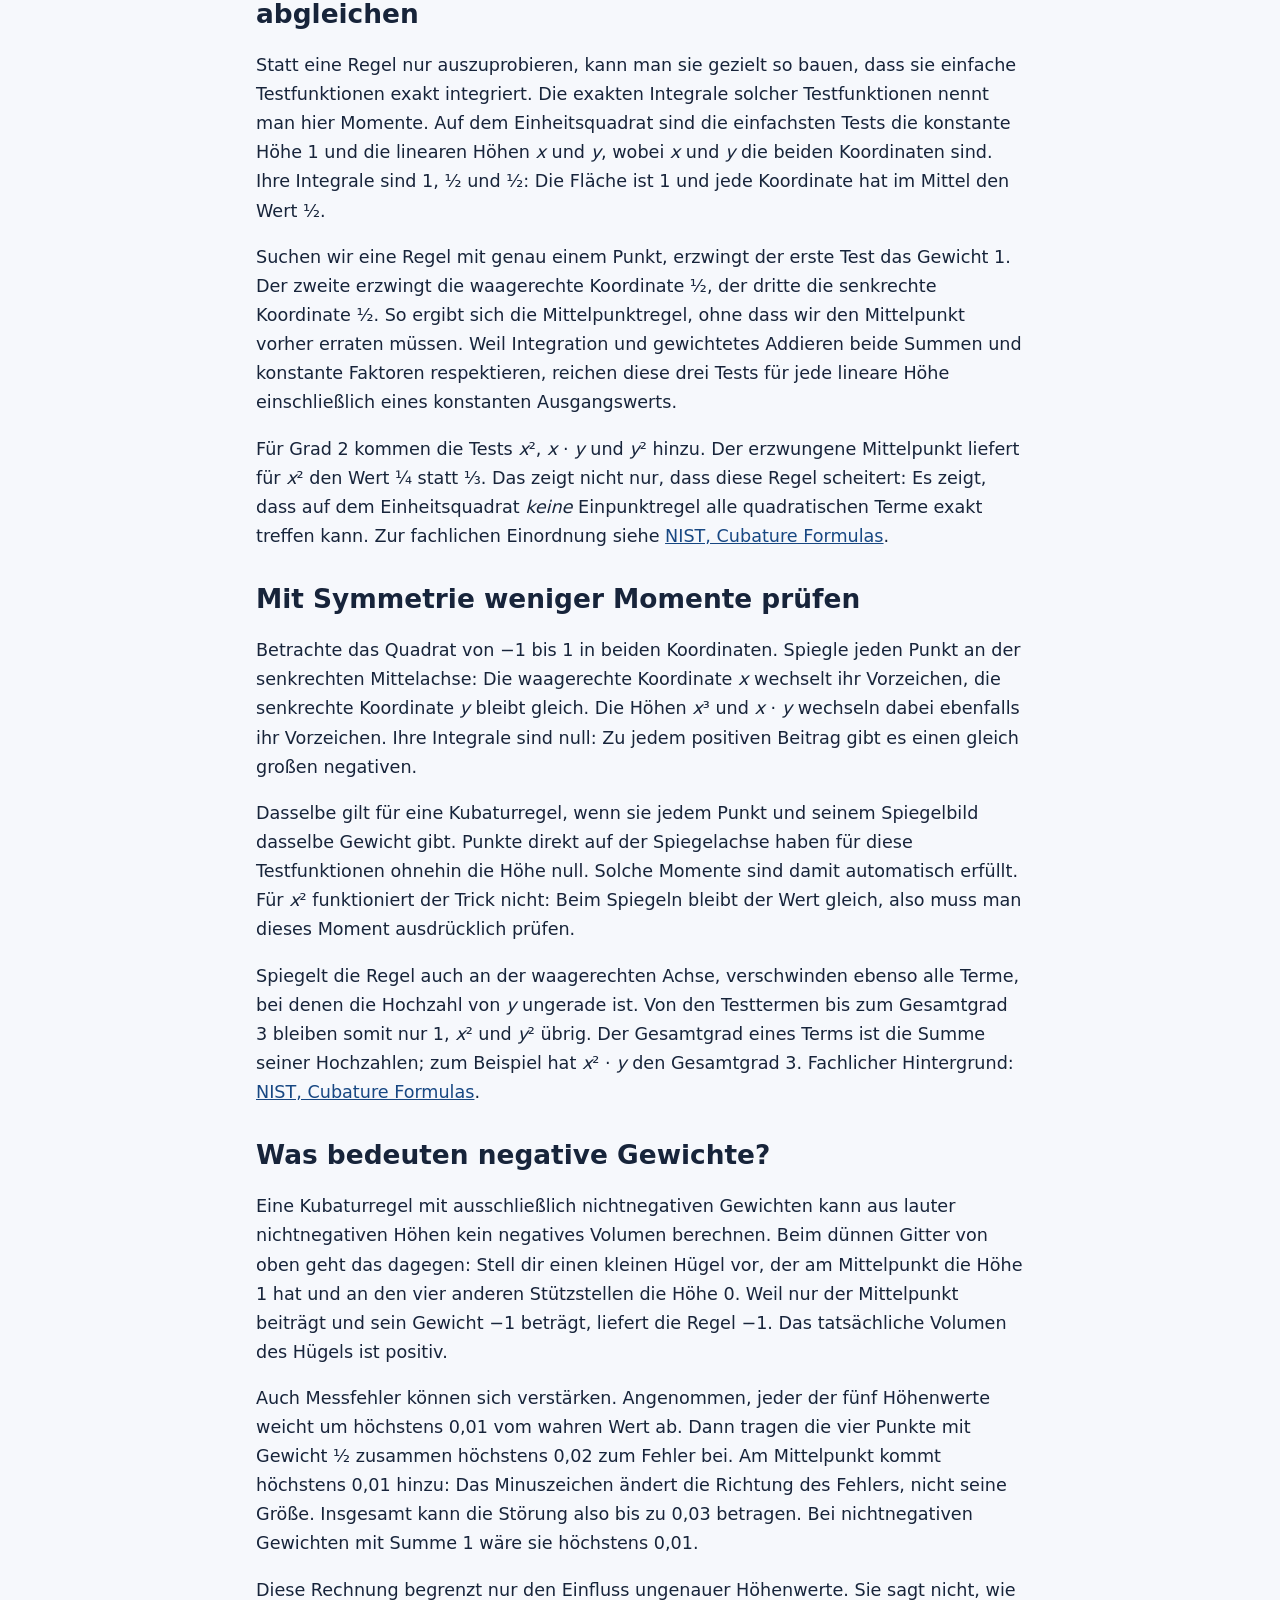
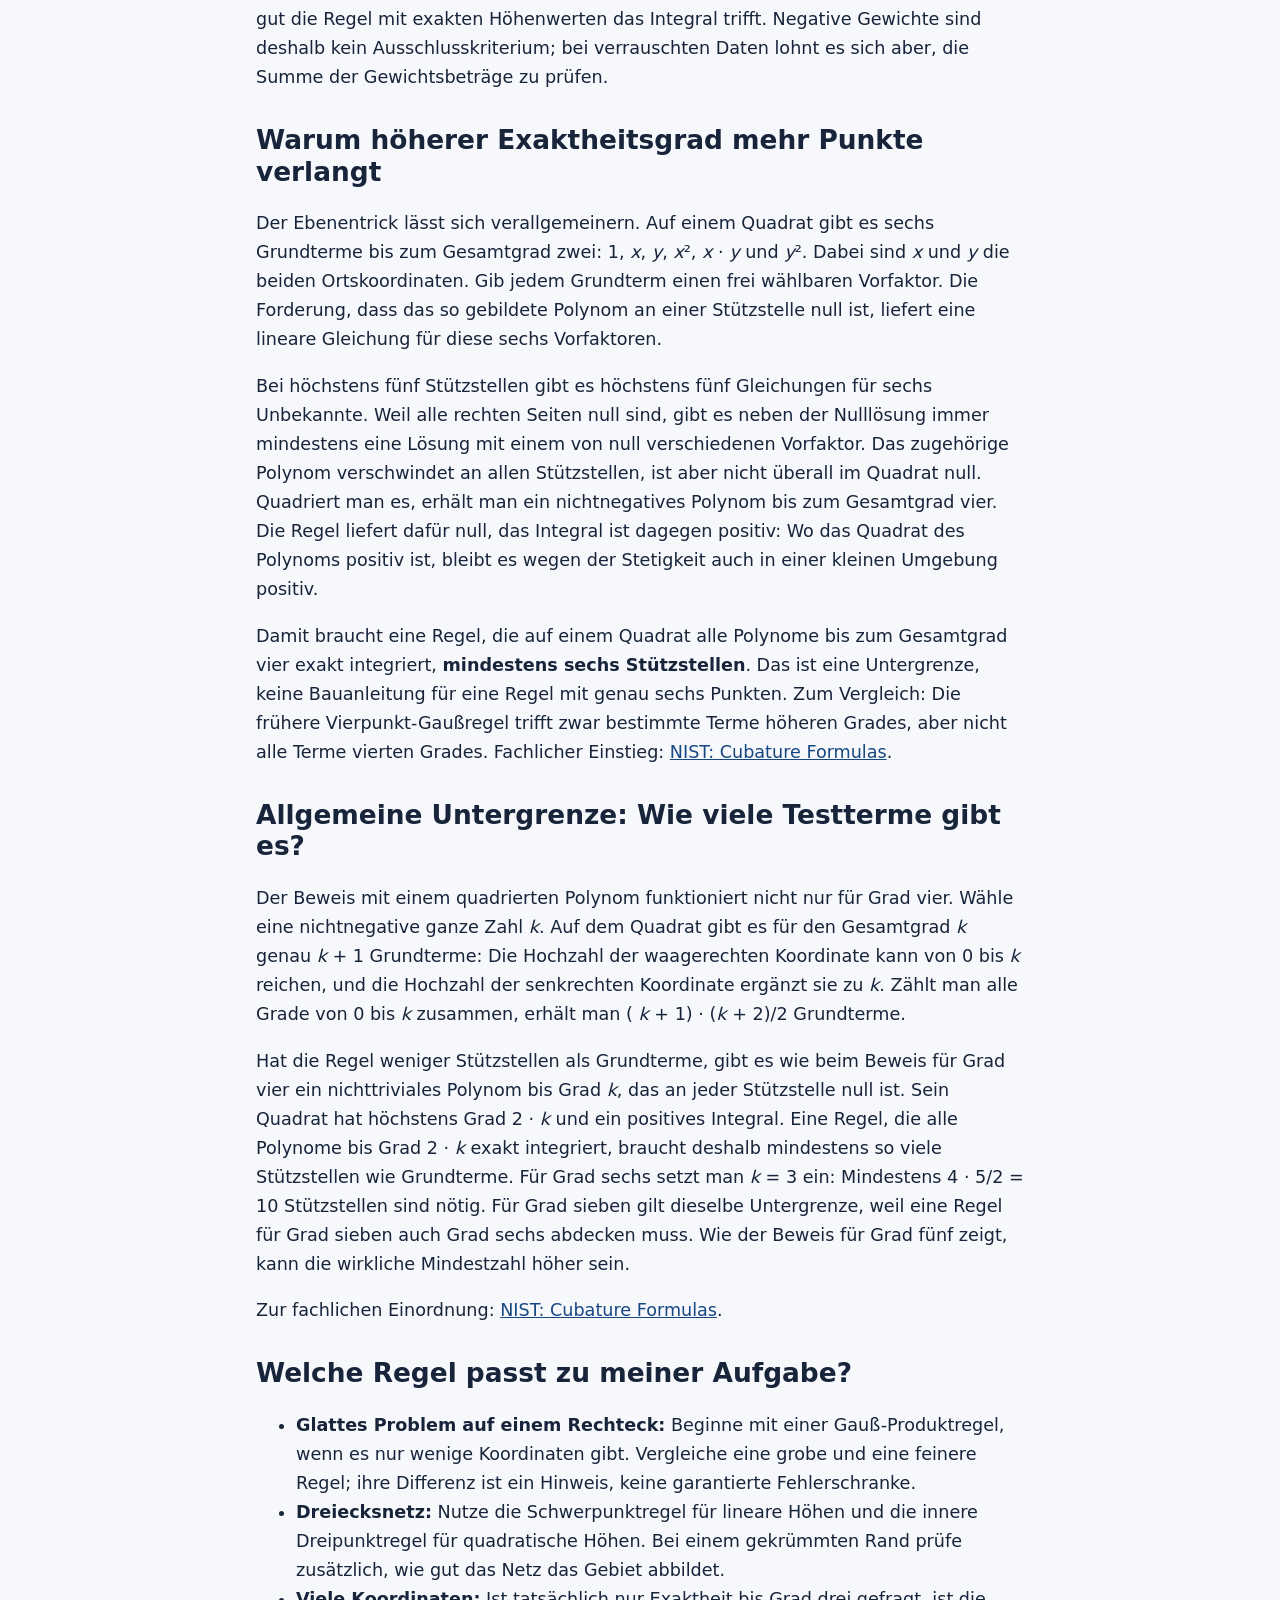
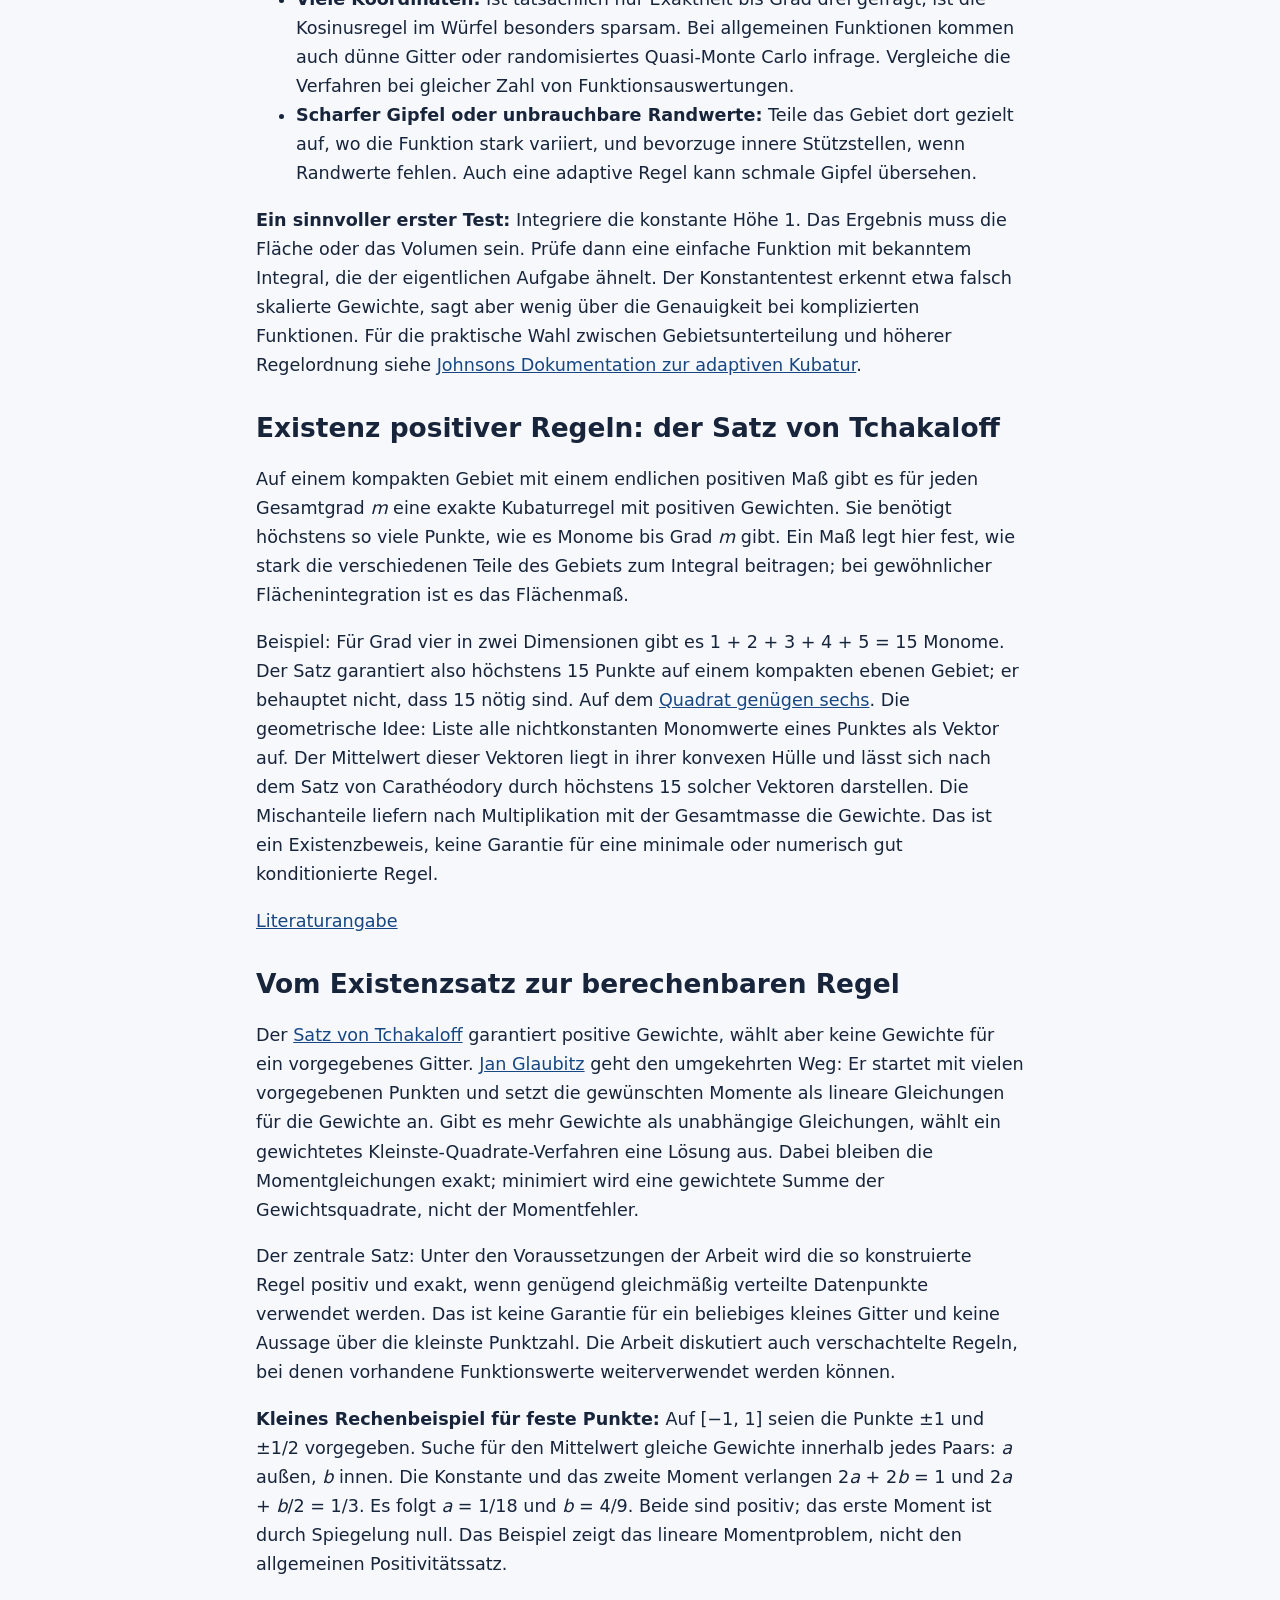
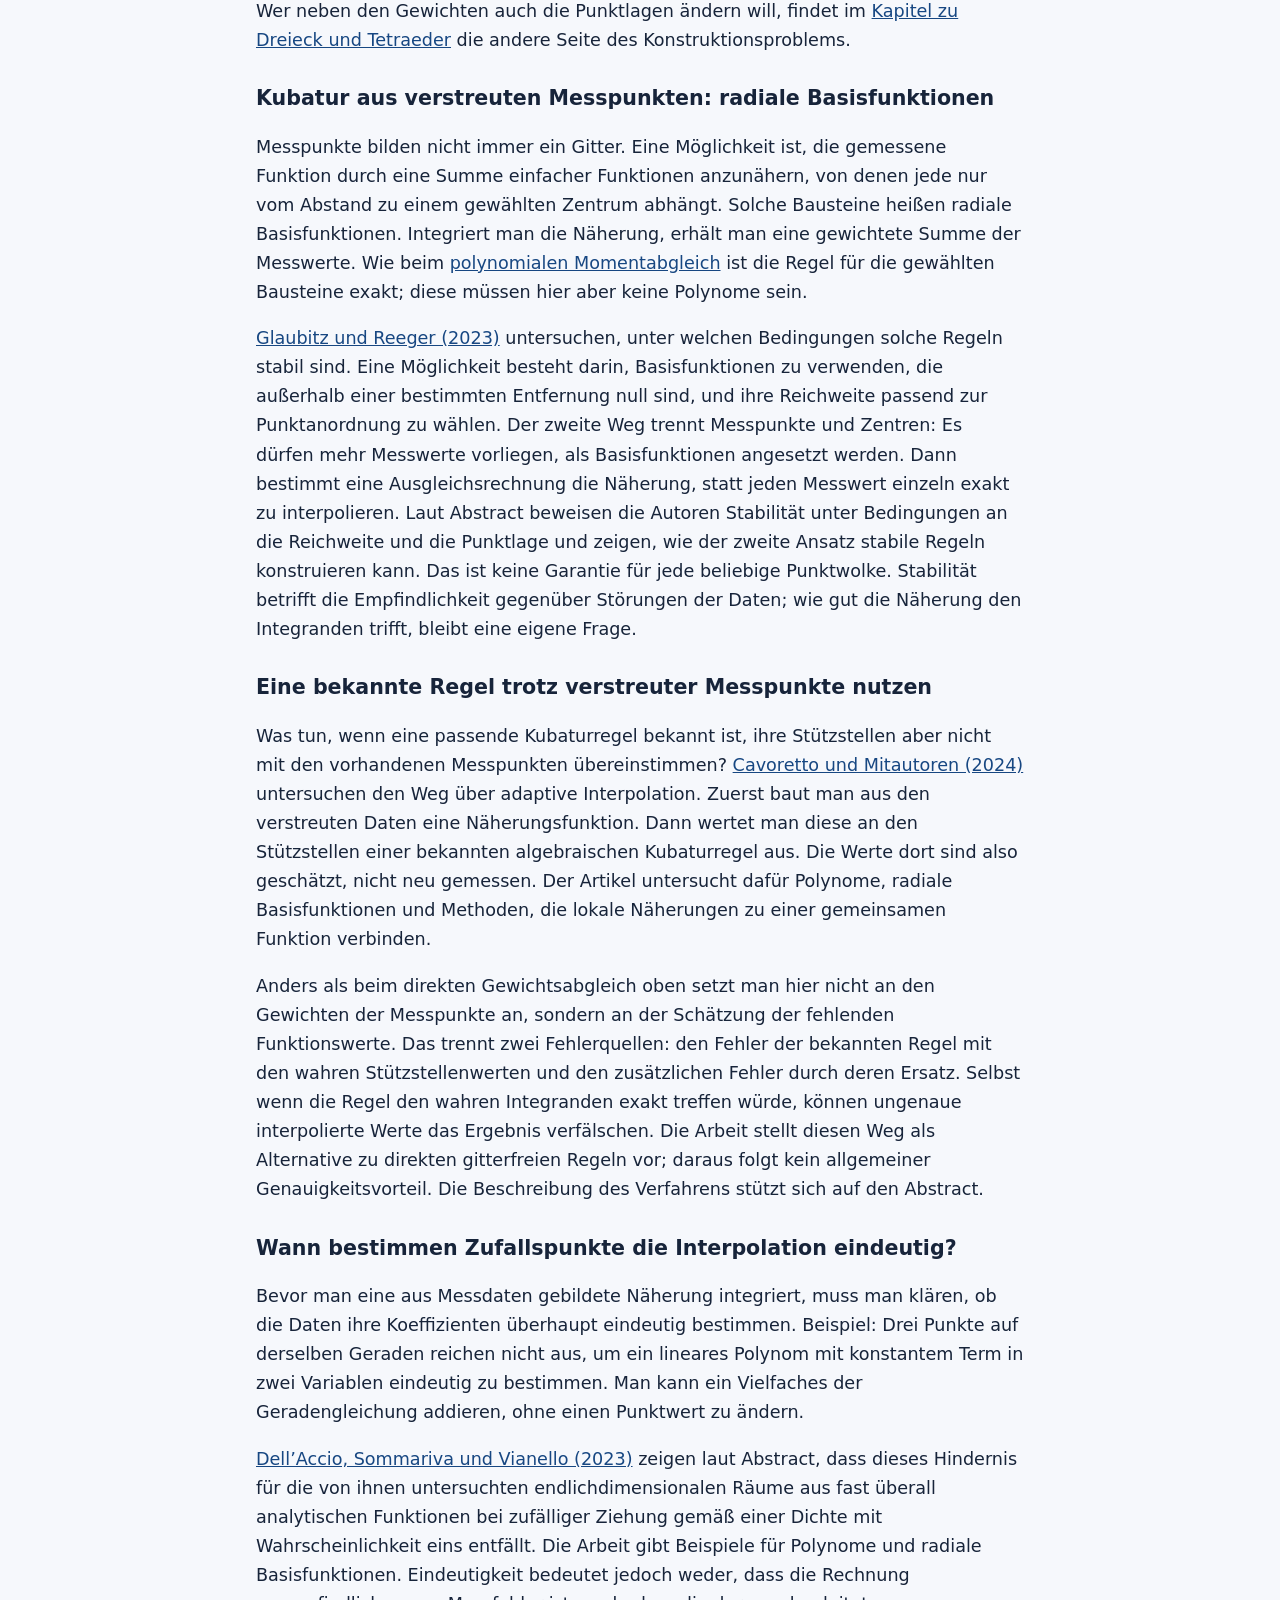
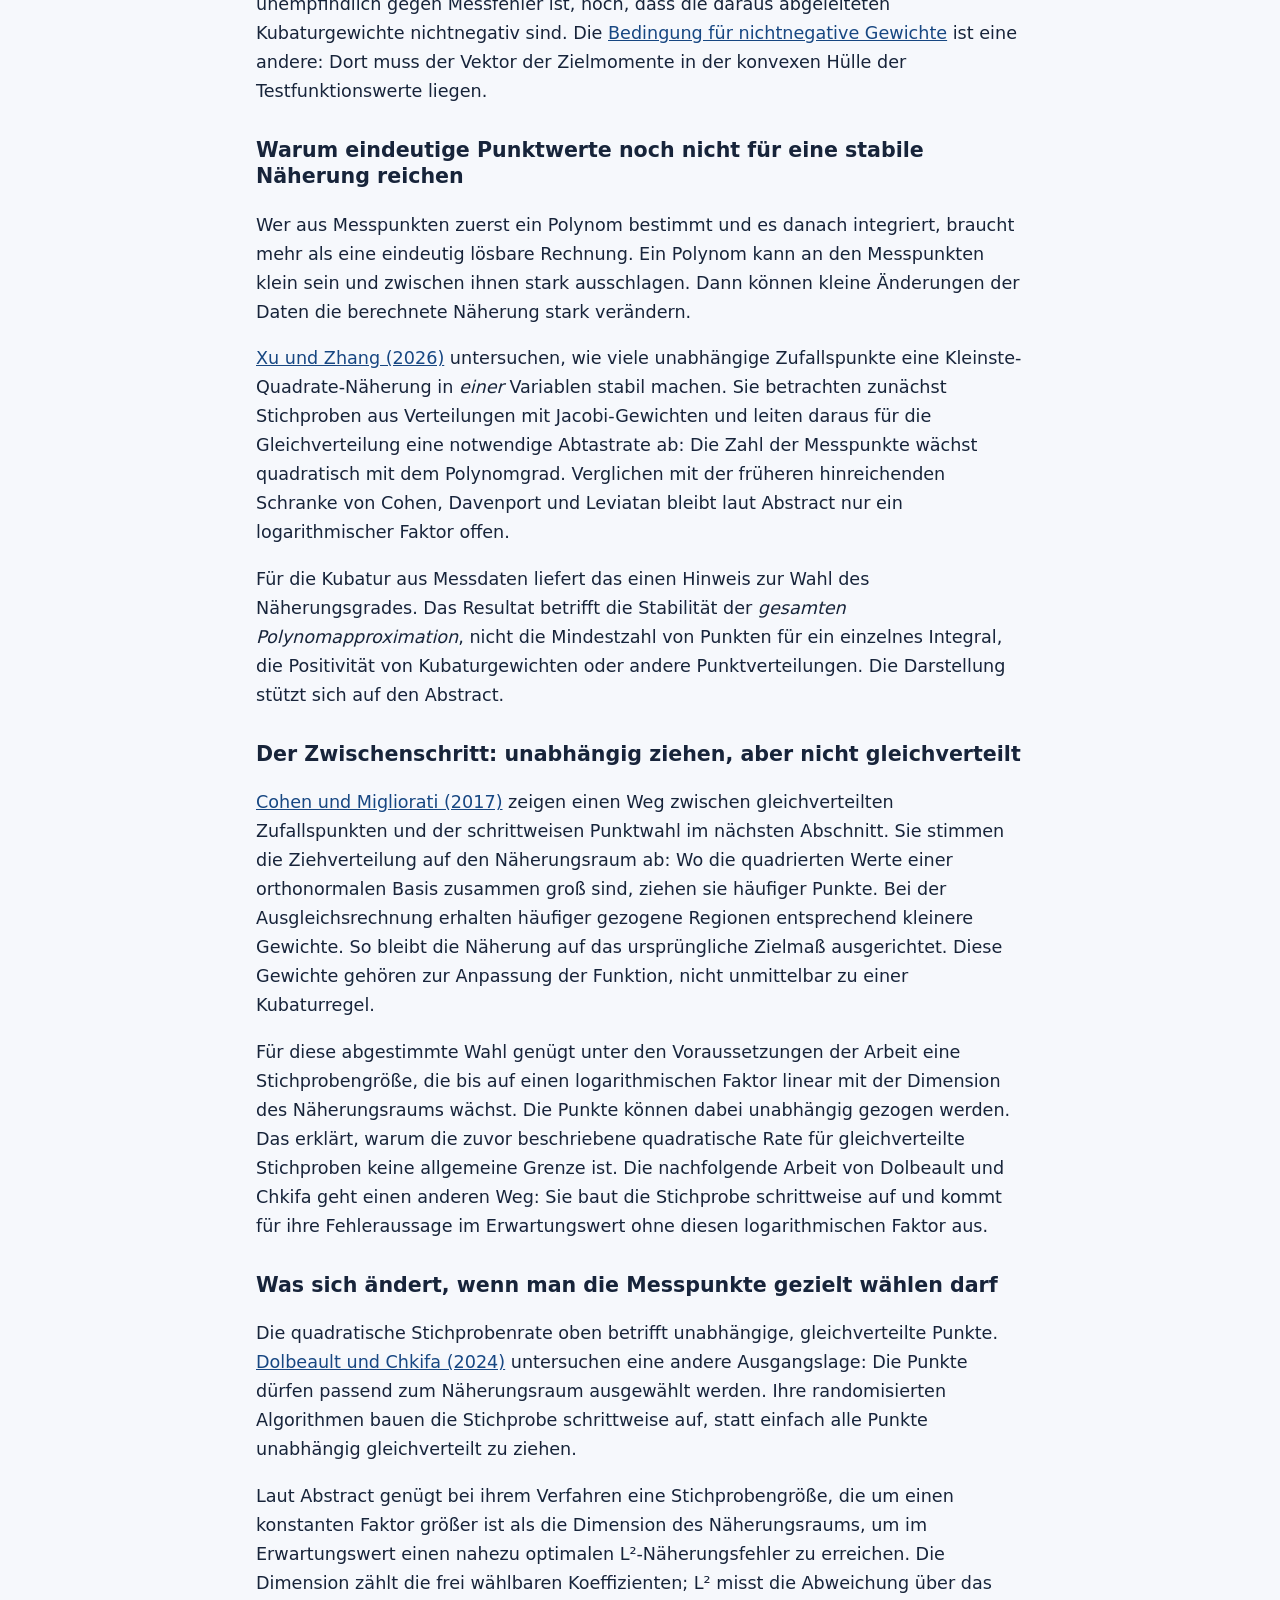
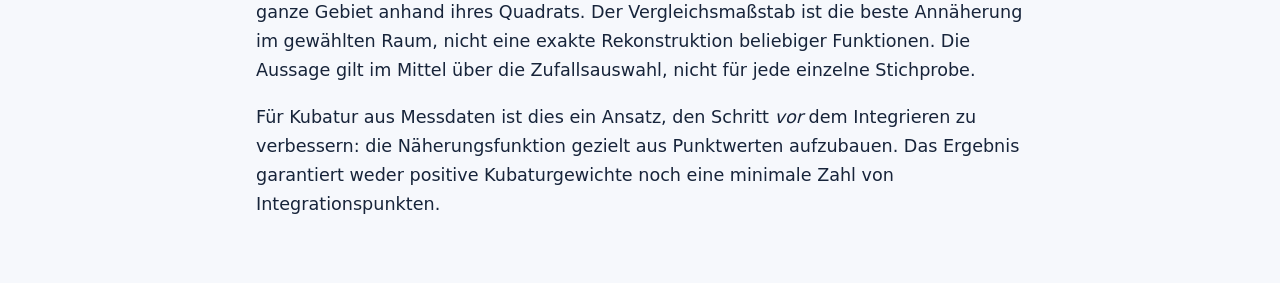
==== commit c84f0365: "Split triangle and tetrahedron chapters and document cubature rules" ====
--- a/index.html
+++ b/index.html
@@ -1,7 +1,7 @@
 <!doctype html>
 <html lang="de"><head><meta charset="utf-8"><meta name="viewport" content="width=device-width, initial-scale=1"><title>Kubatur: Einstieg und Grundlagen | Kubatur</title><link rel="stylesheet" href="kubatur.css"></head><body><main>
 <h1>Kubatur: Einstieg und Grundlagen</h1><p>Stell dir eine Landschaft vor, deren Höhe du an jedem beliebigen Ort messen kannst. Wie viel Erde liegt über einer ebenen Grundfläche? Statt überall zu messen, zerlegst du die Fläche in Stücke und schätzt das Volumen über jedem Stück: Grundfläche mal gemessene Höhe. Das ist die Idee der Mittelpunktregel, einer einfachen Kubaturregel.</p>
-<nav class="kapitel" aria-label="Kapitel"><ul><li><a href="index.html" aria-current="page">Kubatur: Einstieg und Grundlagen</a></li><li><a href="fehler.html">Fehlerschranken und adaptive Kubatur</a></li><li><a href="quadrat.html">Quadrat und Rechteck</a></li><li><a href="gauss.html">Gauß-Quadratur</a></li><li><a href="dreieck-tetraeder.html">Dreieck und Tetraeder</a></li><li><a href="kreis.html">Kreisscheibe, Sektor und Viertelring</a></li><li><a href="kreisring.html">Voller Kreisring</a></li><li><a href="wuerfel.html">Würfel und Hyperwürfel</a></li><li><a href="viele-dimensionen.html">Methoden für viele Dimensionen</a></li><li><a href="messungen.html">Kubatur mit Messrauschen</a></li><li><a href="quellen.html">Quellen und Lesetipps</a></li></ul></nav>
+<nav class="kapitel" aria-label="Kapitel"><ul><li><a href="index.html" aria-current="page">Kubatur: Einstieg und Grundlagen</a></li><li><a href="fehler.html">Fehlerschranken und adaptive Kubatur</a></li><li><a href="quadrat.html">Quadrat und Rechteck</a></li><li><a href="gauss.html">Gauß-Quadratur</a></li><li><a href="dreieck.html">Dreieck</a></li><li><a href="tetraeder.html">Tetraeder</a></li><li><a href="dreieck-tetraeder.html">Dreieck und Tetraeder: gemeinsame Methoden</a></li><li><a href="kreis.html">Kreisscheibe, Sektor und Viertelring</a></li><li><a href="kreisring.html">Voller Kreisring</a></li><li><a href="wuerfel.html">Würfel und Hyperwürfel</a></li><li><a href="viele-dimensionen.html">Methoden für viele Dimensionen</a></li><li><a href="messungen.html">Kubatur mit Messrauschen</a></li><li><a href="quellen.html">Quellen und Lesetipps</a></li></ul></nav>
 <nav aria-label="Auf dieser Seite"><details><summary>Auf dieser Seite</summary><ol><li><a href="#von-der-quadratur-zur-kubatur">Von der Quadratur zur Kubatur</a></li><li><a href="#rechenbeispiel-ein-punkt-oder-vier">Rechenbeispiel: Ein Punkt oder vier?</a></li><li><a href="#genauigkeit-kostet-funktionswerte">Genauigkeit kostet Funktionswerte</a></li><li><a href="#welche-verfahren-gibt-es">Welche Verfahren gibt es?</a></li><li><a href="#vier-punkte-aber-diesmal-exakt-gauss-kubatur">Vier Punkte, aber diesmal exakt: Gauß-Kubatur</a></li><li><a href="#wie-entwirft-man-eine-kubaturregel-momente-abgleichen">Wie entwirft man eine Kubaturregel? Momente abgleichen</a></li><li><a href="#mit-symmetrie-weniger-momente-pruefen">Mit Symmetrie weniger Momente prüfen</a></li><li><a href="#was-bedeuten-negative-gewichte">Was bedeuten negative Gewichte?</a></li><li><a href="#warum-hoeherer-exaktheitsgrad-mehr-punkte-verlangt">Warum höherer Exaktheitsgrad mehr Punkte verlangt</a></li><li><a href="#allgemeine-untergrenze-wie-viele-testterme-gibt-es">Allgemeine Untergrenze: Wie viele Testterme gibt es?</a></li><li><a href="#welche-regel-passt-zu-meiner-aufgabe">Welche Regel passt zu meiner Aufgabe?</a></li><li><a href="#tchakaloff">Existenz positiver Regeln: der Satz von Tchakaloff</a></li><li><a href="#positive-gewichte-forschung">Vom Existenzsatz zur berechenbaren Regel</a></li></ol></details></nav>
 <section id="von-der-quadratur-zur-kubatur"><h2>Von der Quadratur zur Kubatur</h2><p>Quadratur ist numerische Integration in einer Dimension. Kubatur verallgemeinert sie auf mehrere Dimensionen. Ist die Höhe negativ, trägt der entsprechende Bereich negativ zum Integral bei: Das Integral ist dann kein gewöhnliches Volumen, sondern eine vorzeichenbehaftete Bilanz.</p>
 <p><strong>Allgemeine Regel:</strong> <var>Q</var> = ∑<sub><var>i</var>=1</sub><sup><var>N</var></sup> <var>w</var><sub><var>i</var></sub> · <var>f</var>(<var>P</var><sub><var>i</var></sub>).</p><dl><dt><var>Q</var></dt><dd>Der berechnete Näherungswert.</dd><dt>∑</dt><dd>Summenzeichen: Addiere einen Beitrag pro Punkt. Der Laufindex <var>i</var> zählt von 1 bis <var>N</var>, der Anzahl der Punkte.</dd><dt><var>P</var><sub><var>i</var></sub>, <var>f</var>(<var>P</var><sub><var>i</var></sub>)</dt><dd>Der Punkt mit Nummer <var>i</var> und der Wert der Funktion <var>f</var> an diesem Punkt.</dd><dt><var>w</var><sub><var>i</var></sub>, ·</dt><dd>Das Gewicht dieses Punkts; der Mittelpunkt · steht für Multiplikation.</dd></dl>
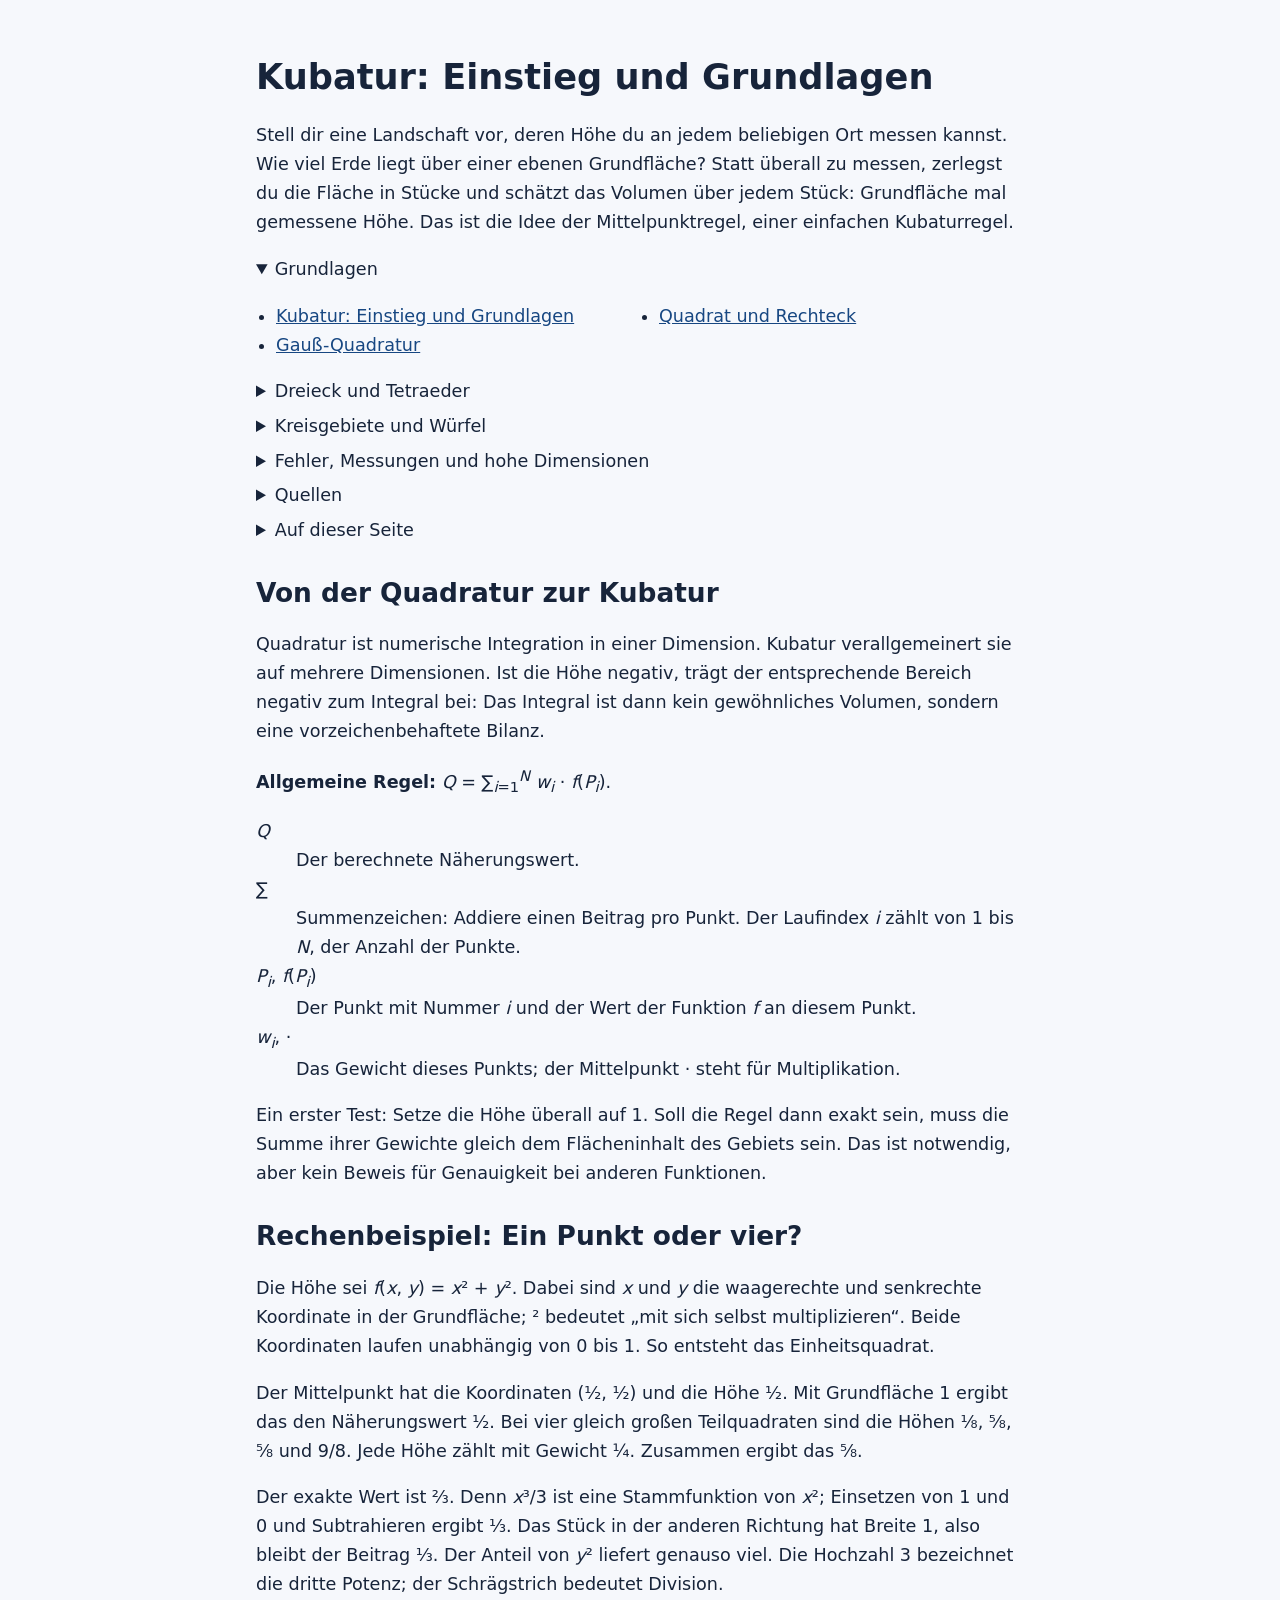
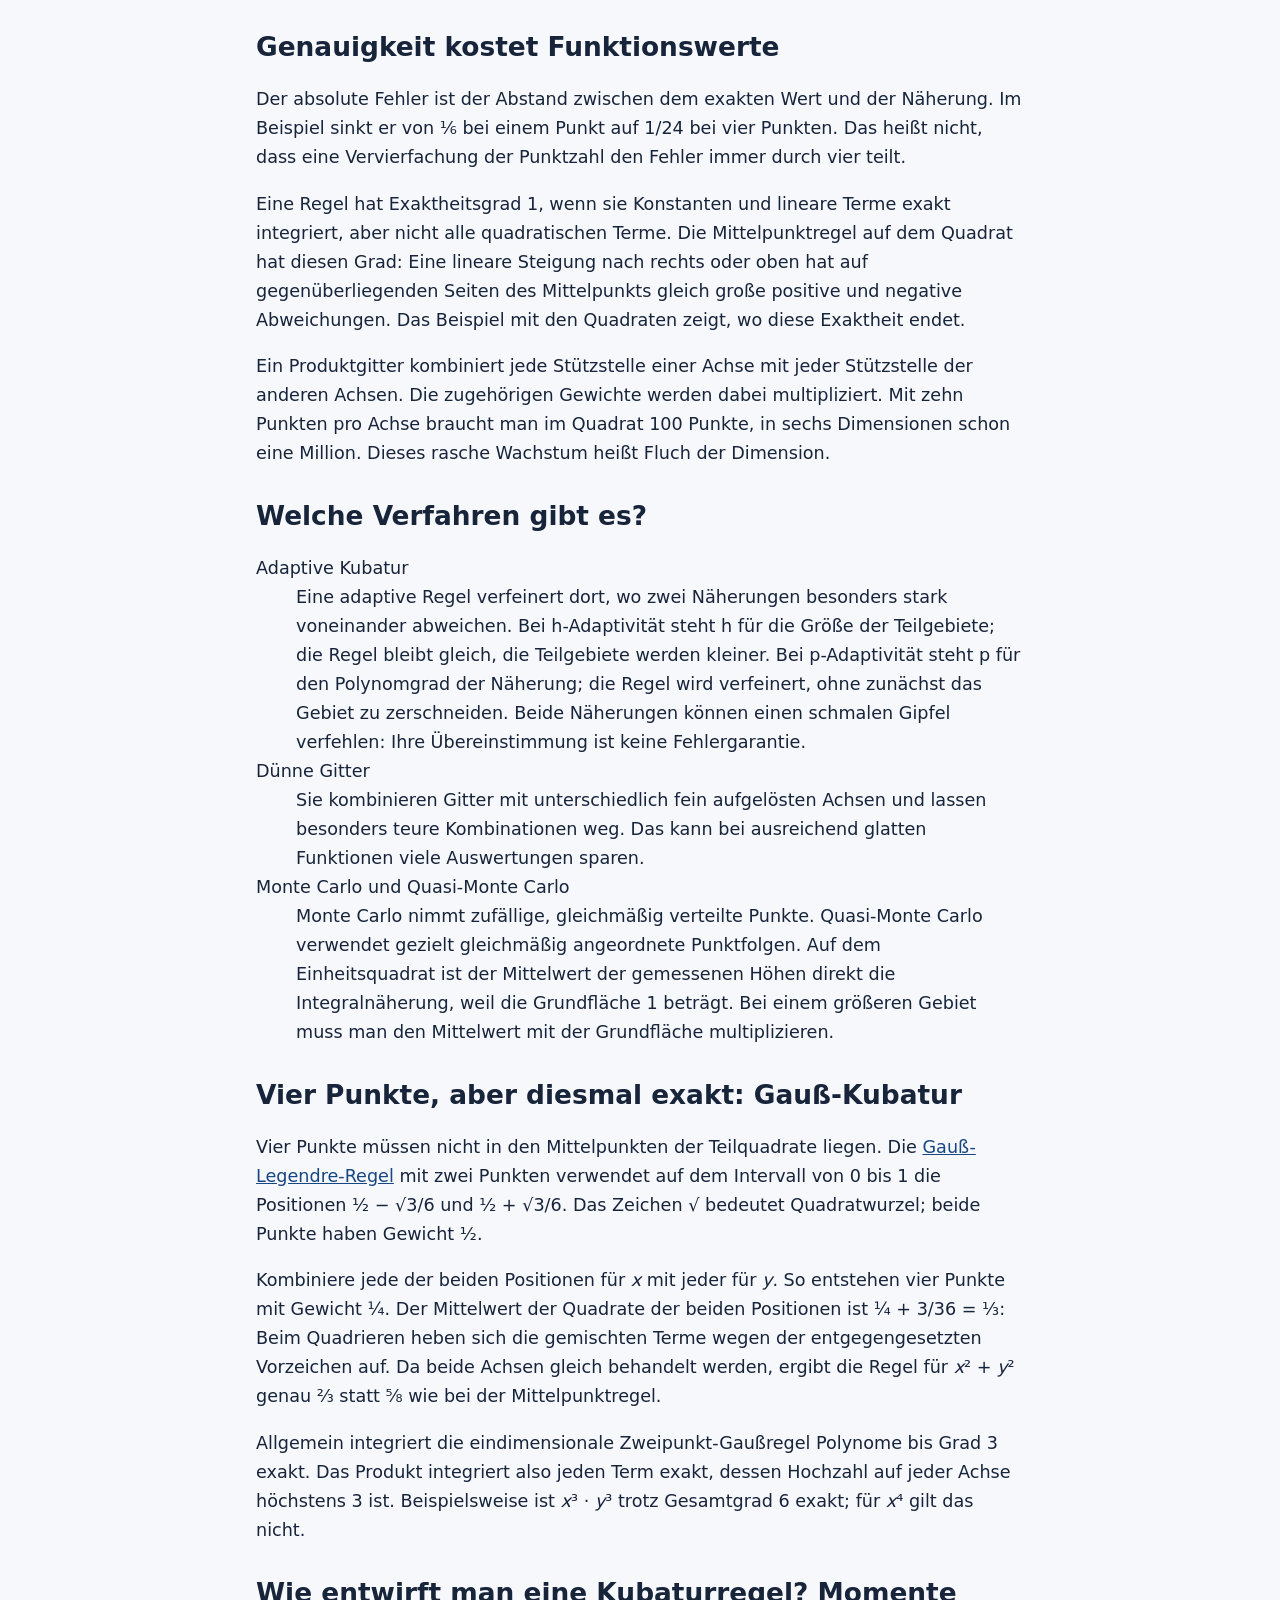
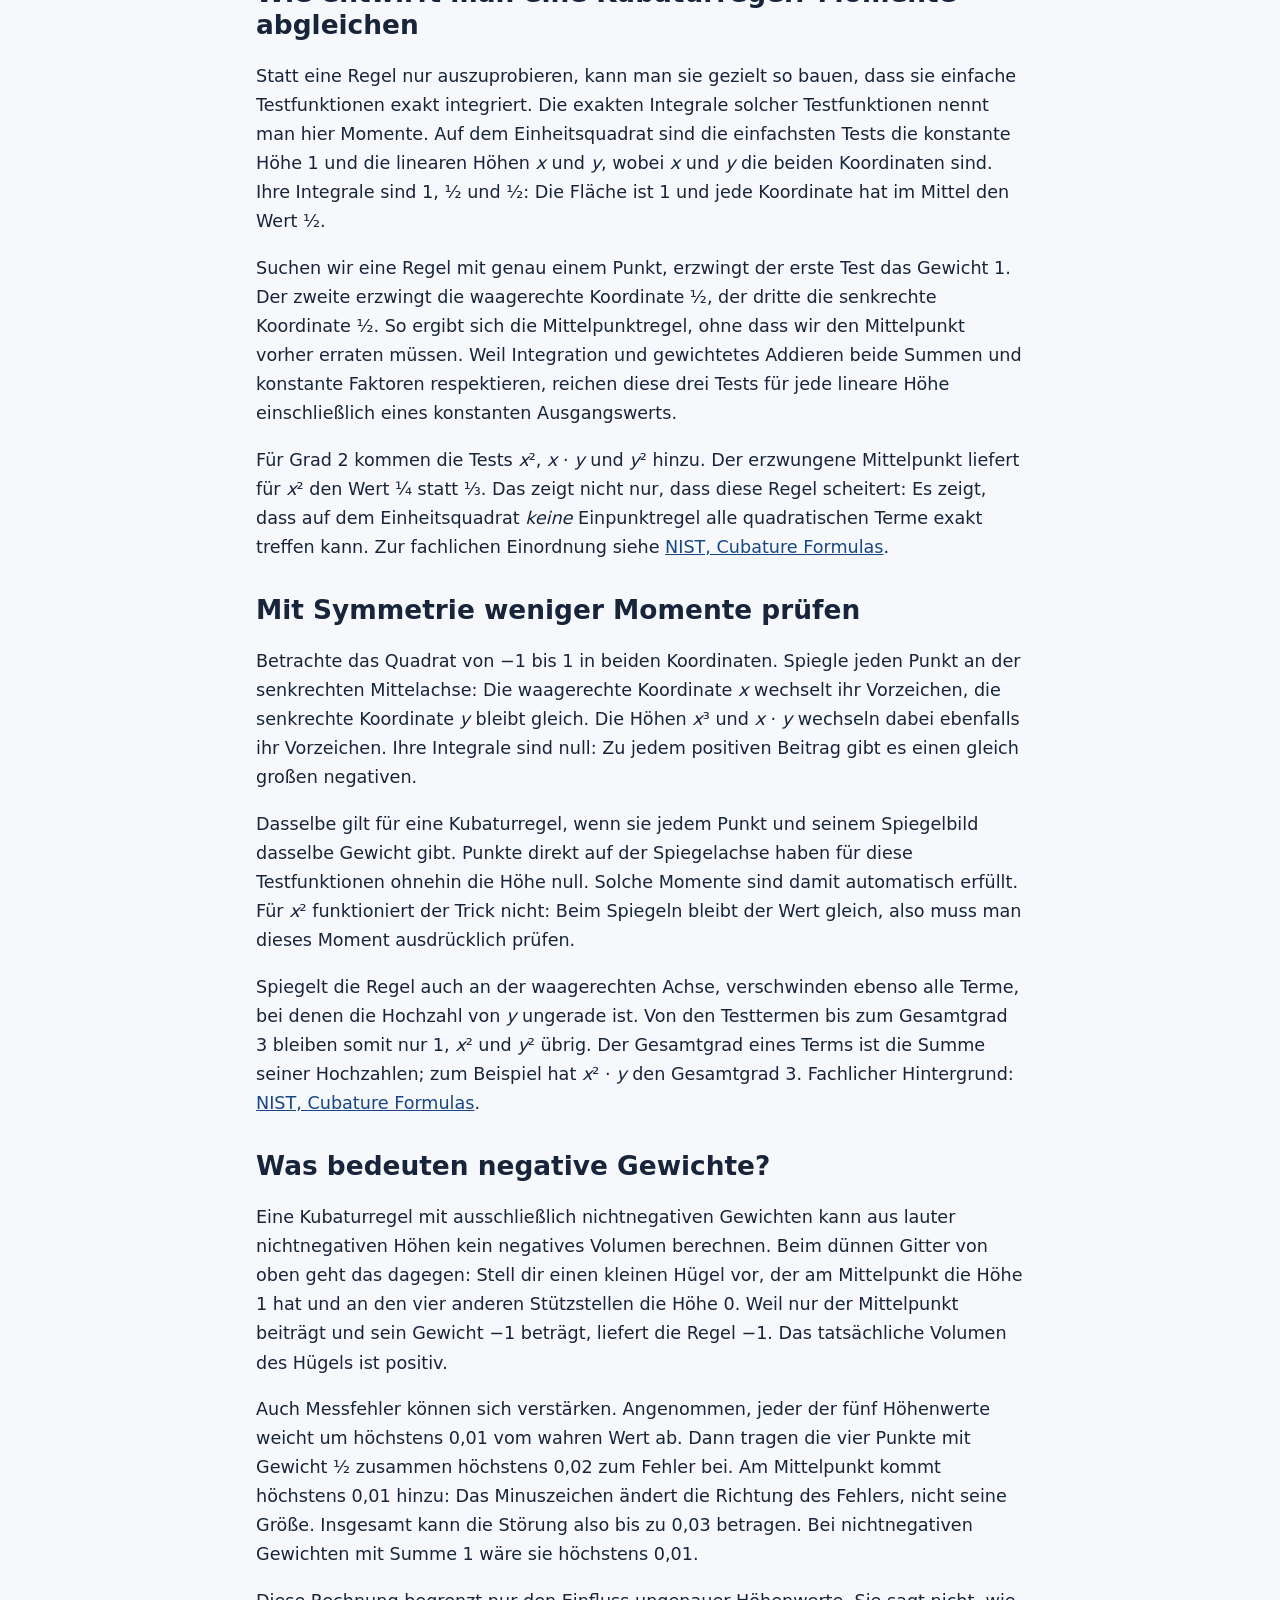
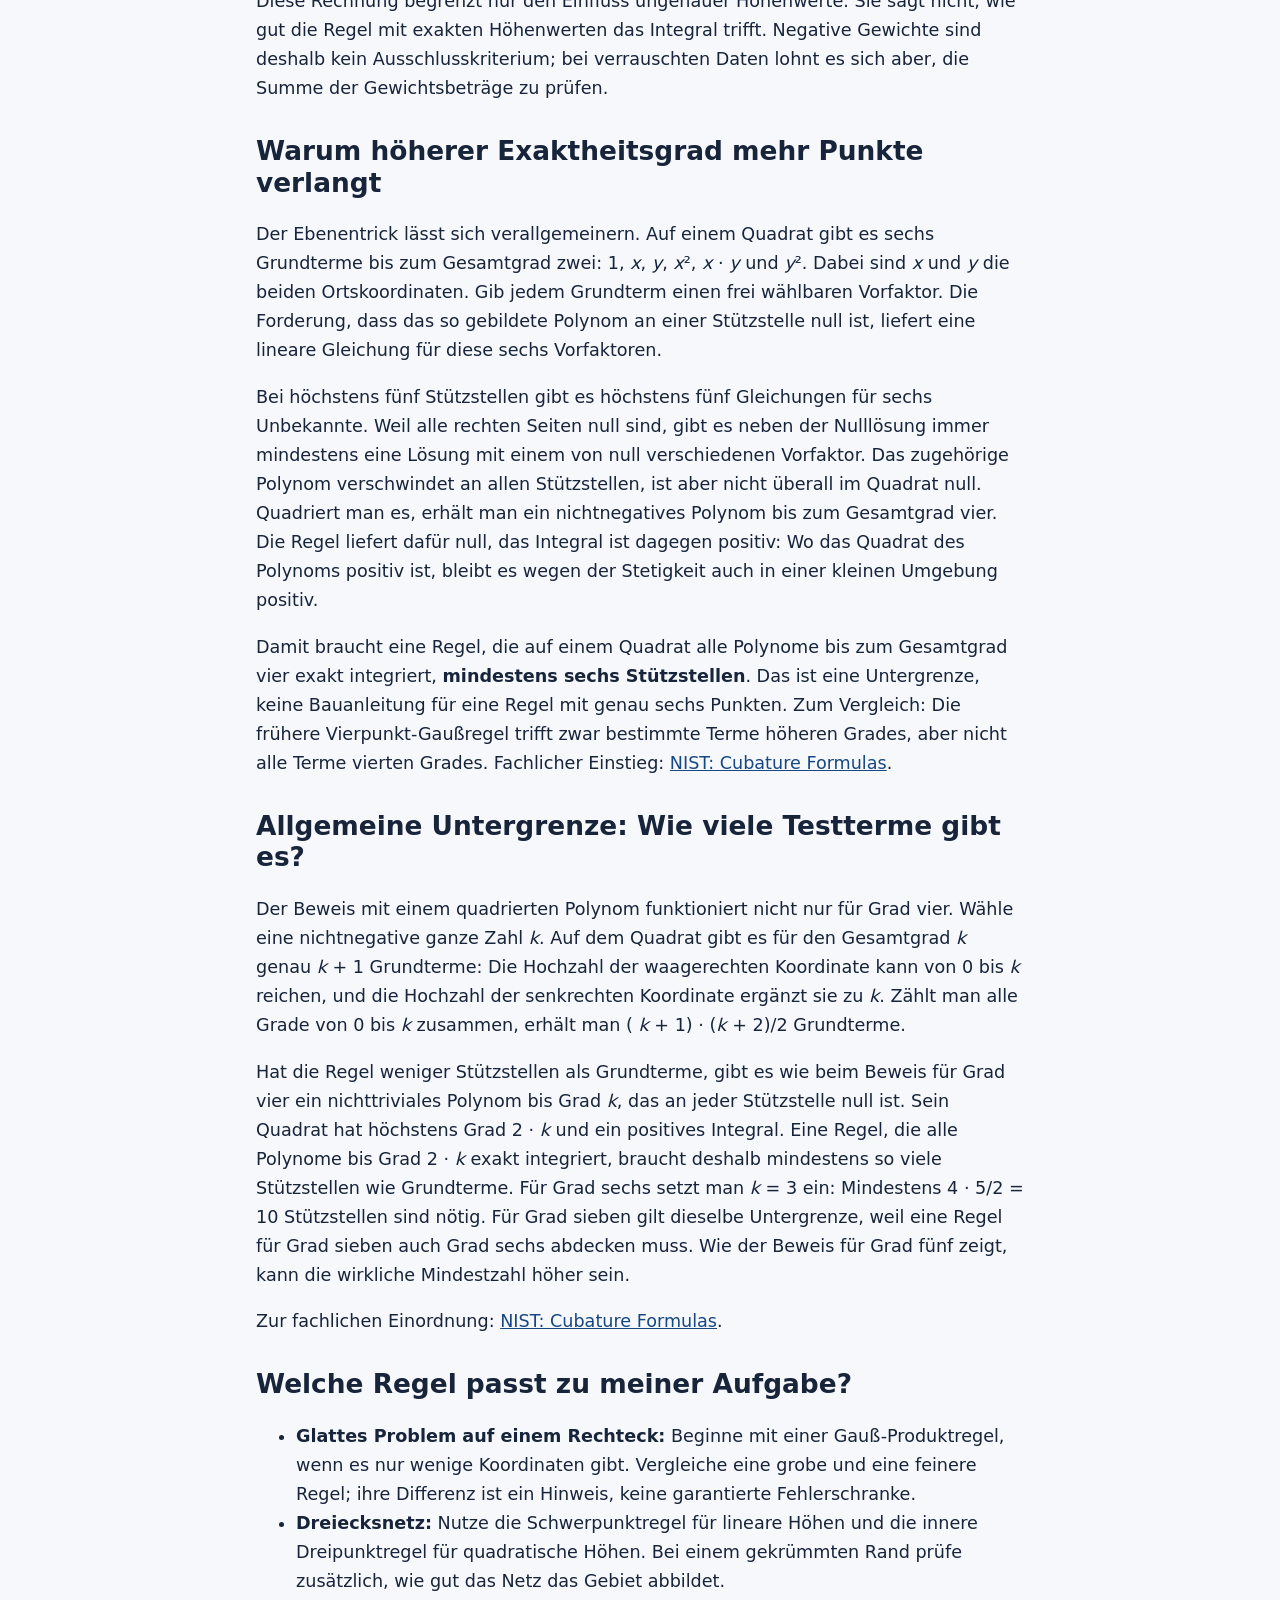
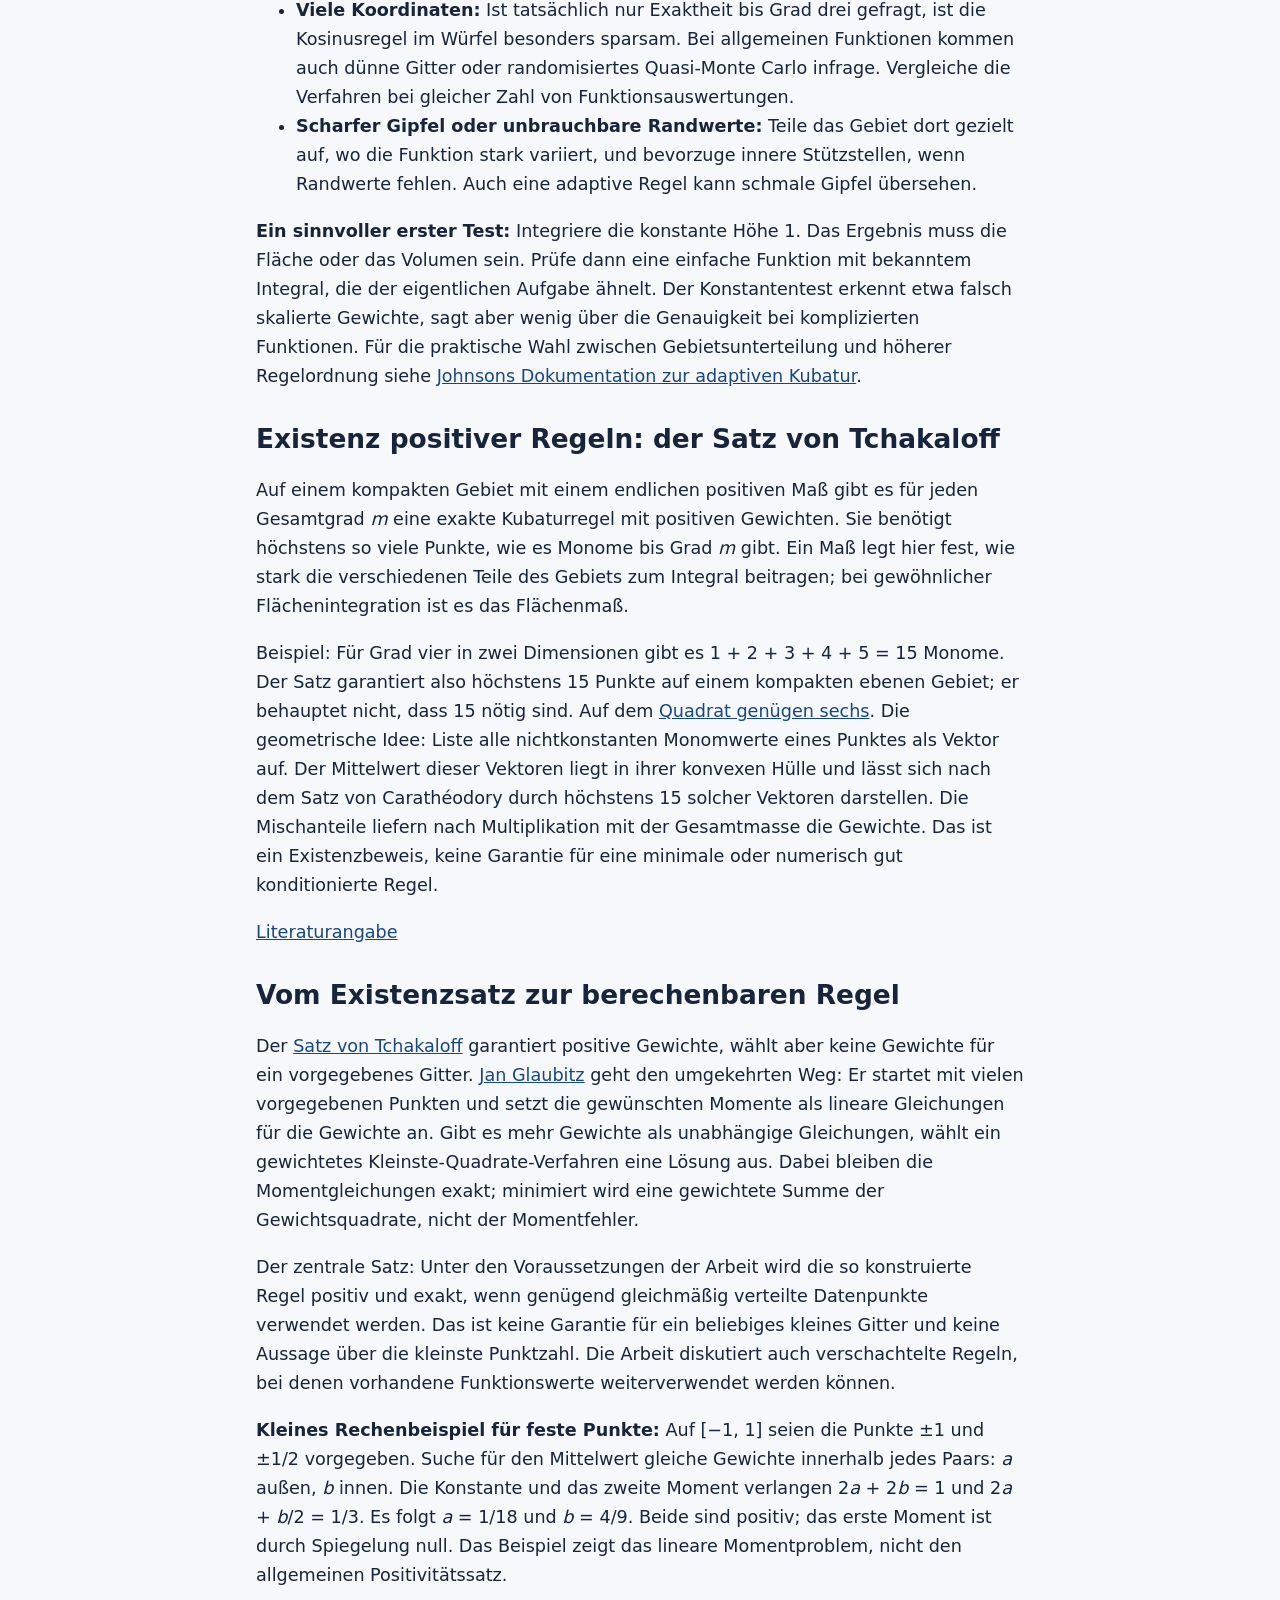
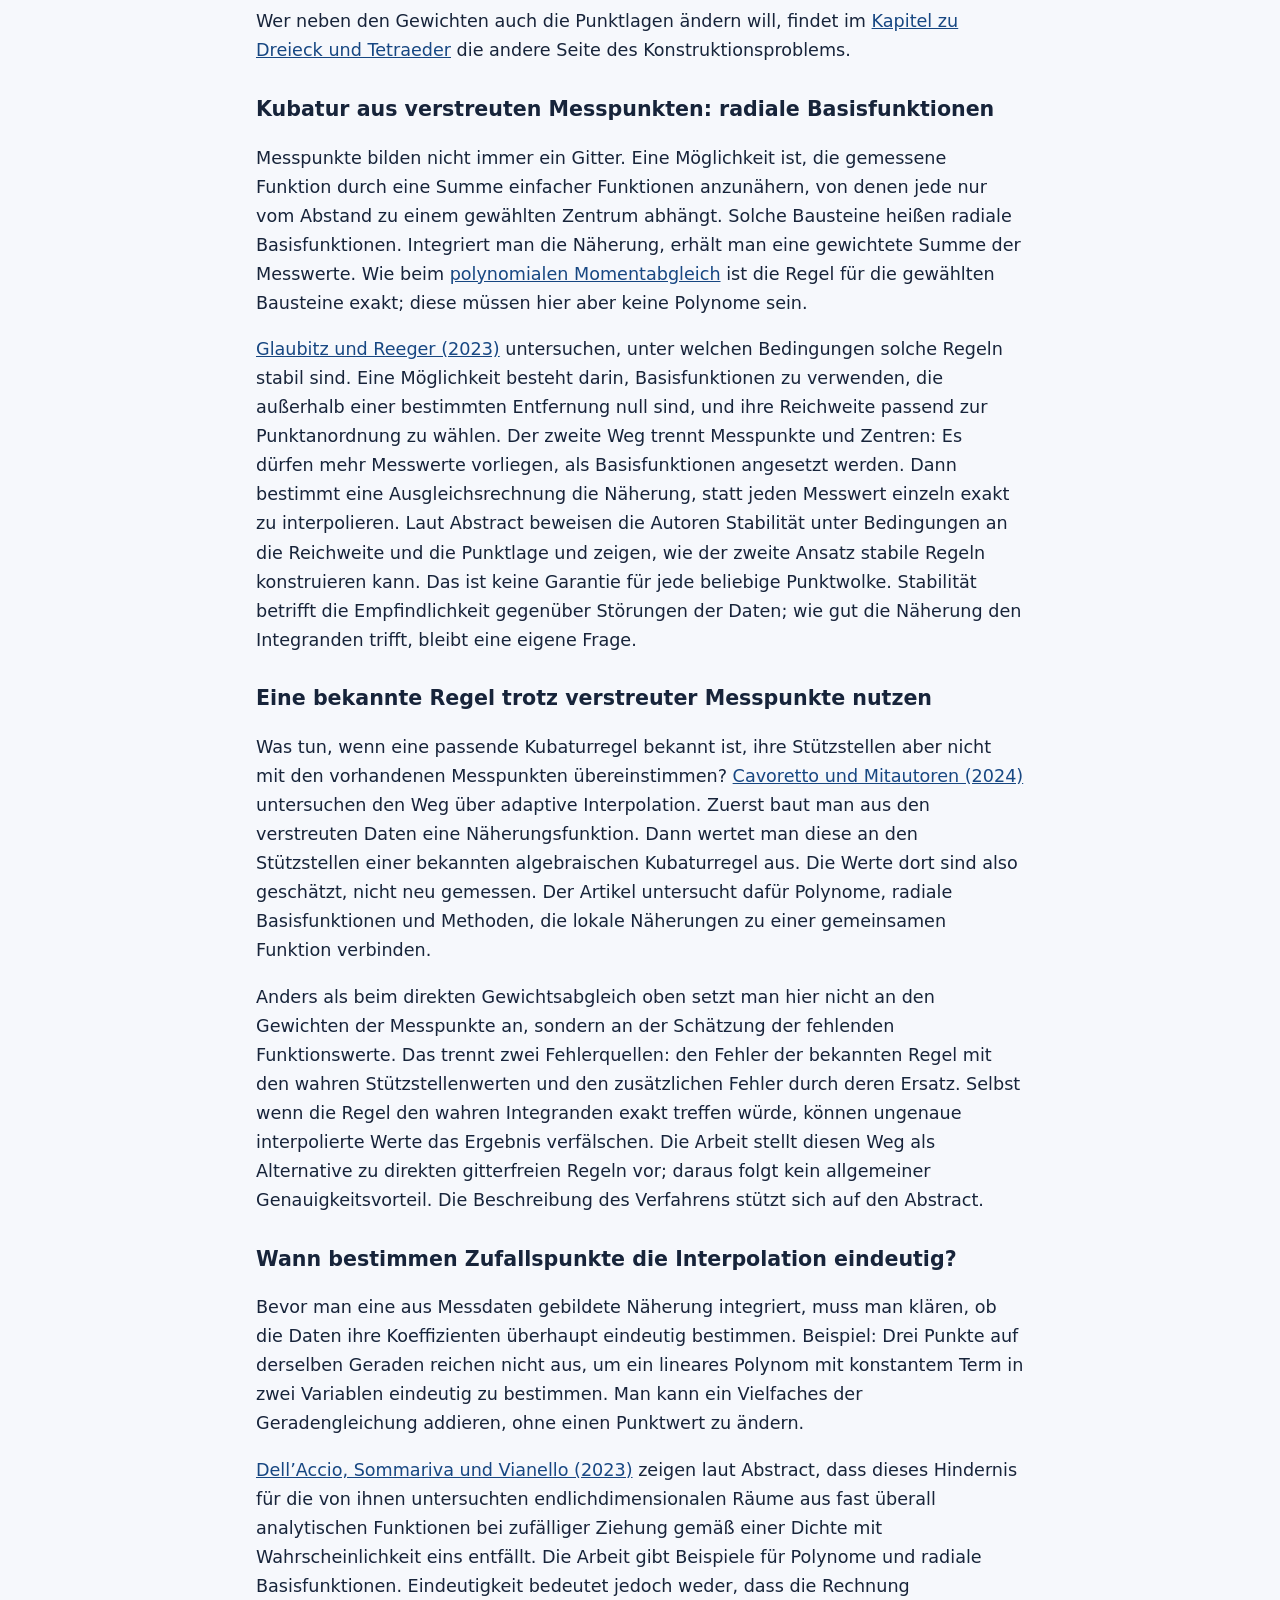
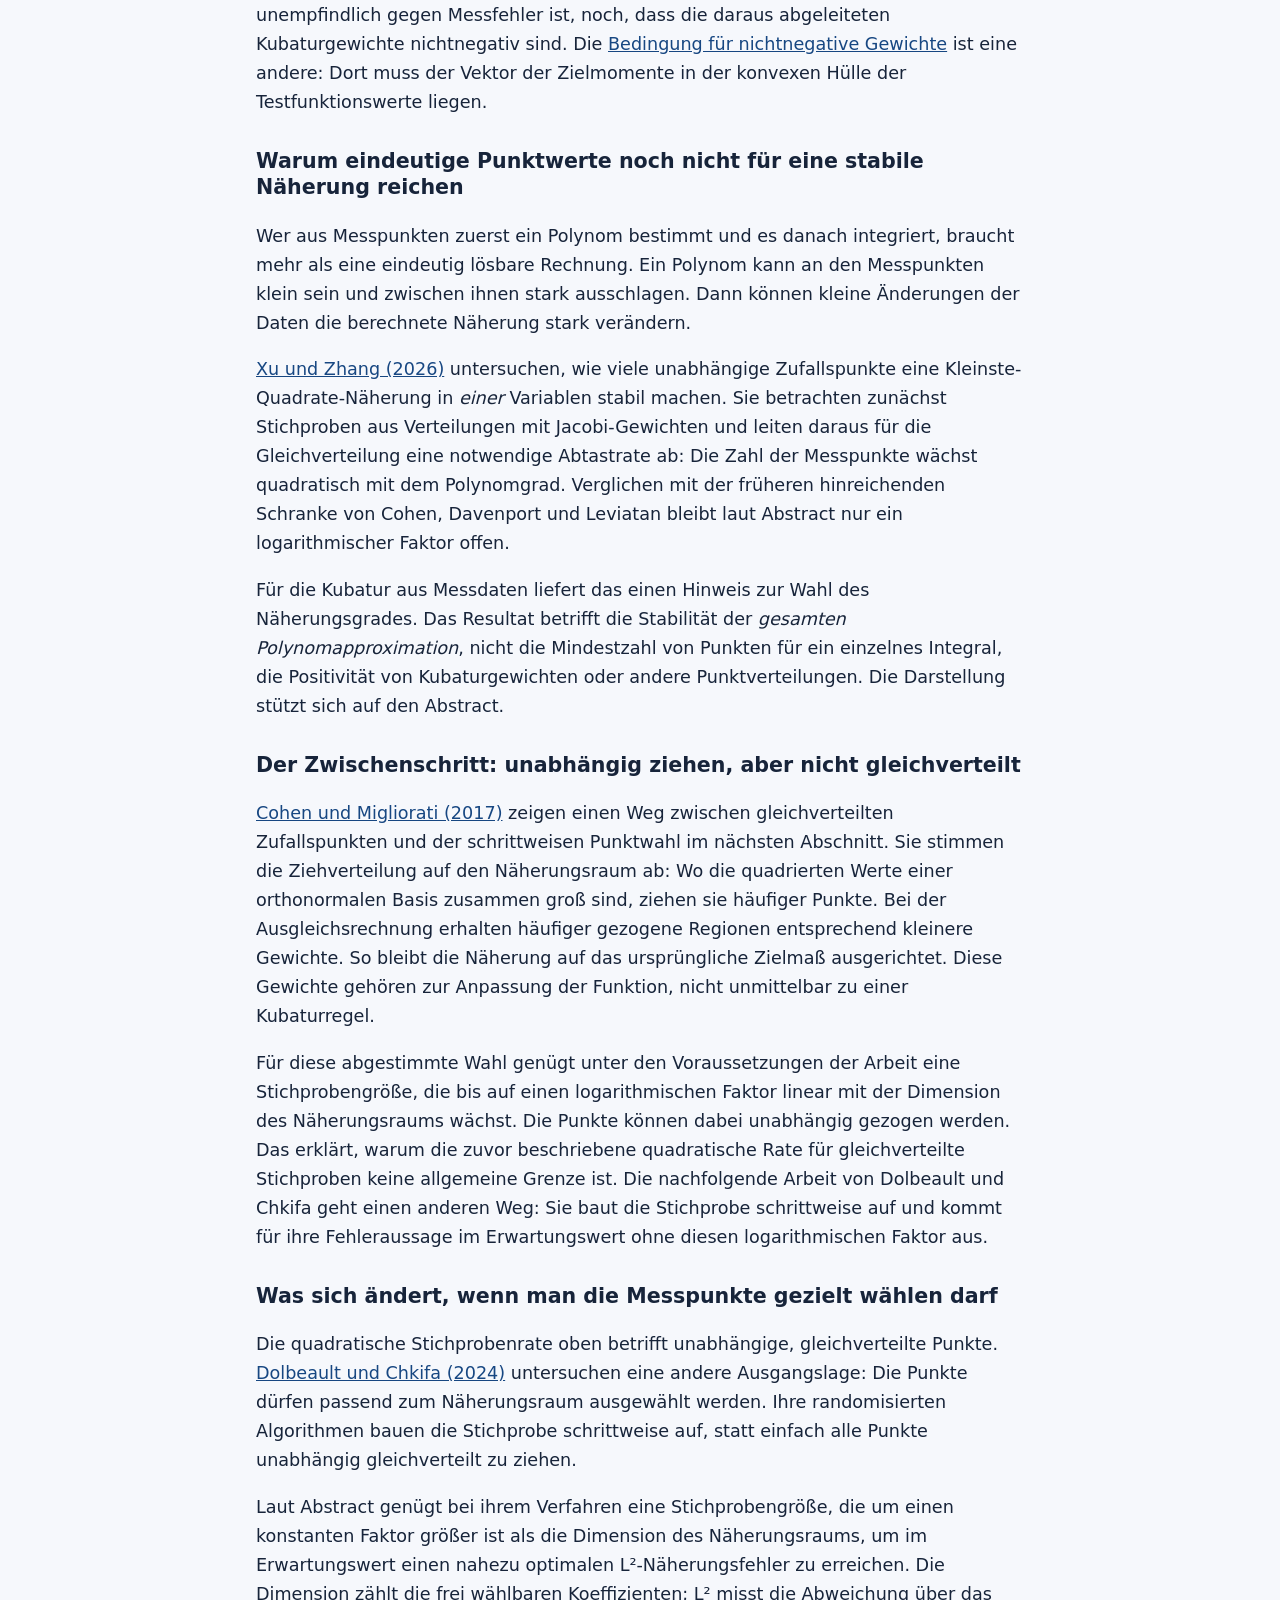
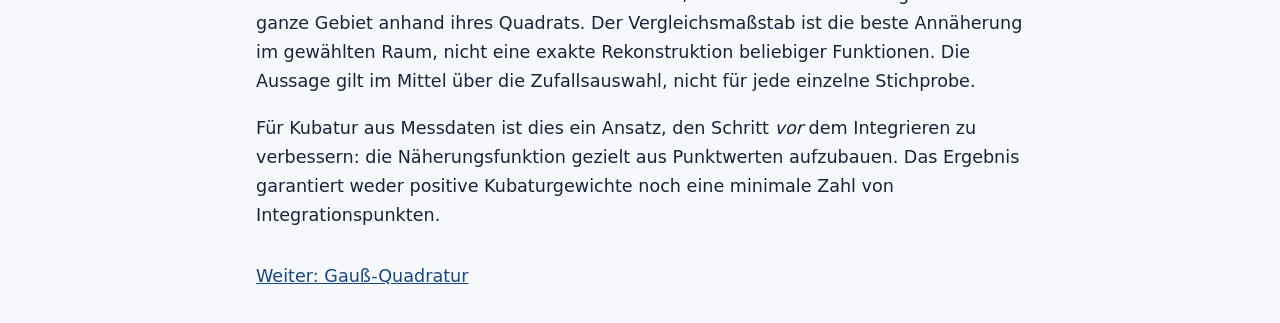
==== commit b0bdfd18: "Organize Kubatur learning path and add shared 2D and 3D viewer" ====
--- a/index.html
+++ b/index.html
@@ -1,7 +1,7 @@
 <!doctype html>
 <html lang="de"><head><meta charset="utf-8"><meta name="viewport" content="width=device-width, initial-scale=1"><title>Kubatur: Einstieg und Grundlagen | Kubatur</title><link rel="stylesheet" href="kubatur.css"></head><body><main>
 <h1>Kubatur: Einstieg und Grundlagen</h1><p>Stell dir eine Landschaft vor, deren Höhe du an jedem beliebigen Ort messen kannst. Wie viel Erde liegt über einer ebenen Grundfläche? Statt überall zu messen, zerlegst du die Fläche in Stücke und schätzt das Volumen über jedem Stück: Grundfläche mal gemessene Höhe. Das ist die Idee der Mittelpunktregel, einer einfachen Kubaturregel.</p>
-<nav class="kapitel" aria-label="Kapitel"><ul><li><a href="index.html" aria-current="page">Kubatur: Einstieg und Grundlagen</a></li><li><a href="fehler.html">Fehlerschranken und adaptive Kubatur</a></li><li><a href="quadrat.html">Quadrat und Rechteck</a></li><li><a href="gauss.html">Gauß-Quadratur</a></li><li><a href="dreieck.html">Dreieck</a></li><li><a href="tetraeder.html">Tetraeder</a></li><li><a href="dreieck-tetraeder.html">Dreieck und Tetraeder: gemeinsame Methoden</a></li><li><a href="kreis.html">Kreisscheibe, Sektor und Viertelring</a></li><li><a href="kreisring.html">Voller Kreisring</a></li><li><a href="wuerfel.html">Würfel und Hyperwürfel</a></li><li><a href="viele-dimensionen.html">Methoden für viele Dimensionen</a></li><li><a href="messungen.html">Kubatur mit Messrauschen</a></li><li><a href="quellen.html">Quellen und Lesetipps</a></li></ul></nav>
+<nav class="kapitel" aria-label="Lernpfad"><details open><summary>Grundlagen</summary><ul><li><a href="index.html" aria-current="page">Kubatur: Einstieg und Grundlagen</a></li><li><a href="gauss.html">Gauß-Quadratur</a></li><li><a href="quadrat.html">Quadrat und Rechteck</a></li></ul></details><details><summary>Dreieck und Tetraeder</summary><ul><li><a href="dreieck.html">Dreieck</a></li><li><a href="tetraeder.html">Tetraeder</a></li><li><a href="dreieck-tetraeder.html">Dreieck und Tetraeder: gemeinsame Methoden</a></li></ul></details><details><summary>Kreisgebiete und Würfel</summary><ul><li><a href="kreis.html">Kreisscheibe, Sektor und Viertelring</a></li><li><a href="kreisring.html">Voller Kreisring</a></li><li><a href="wuerfel.html">Würfel und Hyperwürfel</a></li></ul></details><details><summary>Fehler, Messungen und hohe Dimensionen</summary><ul><li><a href="fehler.html">Fehlerschranken und adaptive Kubatur</a></li><li><a href="messungen.html">Kubatur mit Messrauschen</a></li><li><a href="viele-dimensionen.html">Methoden für viele Dimensionen</a></li></ul></details><details><summary>Quellen</summary><ul><li><a href="quellen.html">Quellen und Lesetipps</a></li></ul></details></nav>
 <nav aria-label="Auf dieser Seite"><details><summary>Auf dieser Seite</summary><ol><li><a href="#von-der-quadratur-zur-kubatur">Von der Quadratur zur Kubatur</a></li><li><a href="#rechenbeispiel-ein-punkt-oder-vier">Rechenbeispiel: Ein Punkt oder vier?</a></li><li><a href="#genauigkeit-kostet-funktionswerte">Genauigkeit kostet Funktionswerte</a></li><li><a href="#welche-verfahren-gibt-es">Welche Verfahren gibt es?</a></li><li><a href="#vier-punkte-aber-diesmal-exakt-gauss-kubatur">Vier Punkte, aber diesmal exakt: Gauß-Kubatur</a></li><li><a href="#wie-entwirft-man-eine-kubaturregel-momente-abgleichen">Wie entwirft man eine Kubaturregel? Momente abgleichen</a></li><li><a href="#mit-symmetrie-weniger-momente-pruefen">Mit Symmetrie weniger Momente prüfen</a></li><li><a href="#was-bedeuten-negative-gewichte">Was bedeuten negative Gewichte?</a></li><li><a href="#warum-hoeherer-exaktheitsgrad-mehr-punkte-verlangt">Warum höherer Exaktheitsgrad mehr Punkte verlangt</a></li><li><a href="#allgemeine-untergrenze-wie-viele-testterme-gibt-es">Allgemeine Untergrenze: Wie viele Testterme gibt es?</a></li><li><a href="#welche-regel-passt-zu-meiner-aufgabe">Welche Regel passt zu meiner Aufgabe?</a></li><li><a href="#tchakaloff">Existenz positiver Regeln: der Satz von Tchakaloff</a></li><li><a href="#positive-gewichte-forschung">Vom Existenzsatz zur berechenbaren Regel</a></li></ol></details></nav>
 <section id="von-der-quadratur-zur-kubatur"><h2>Von der Quadratur zur Kubatur</h2><p>Quadratur ist numerische Integration in einer Dimension. Kubatur verallgemeinert sie auf mehrere Dimensionen. Ist die Höhe negativ, trägt der entsprechende Bereich negativ zum Integral bei: Das Integral ist dann kein gewöhnliches Volumen, sondern eine vorzeichenbehaftete Bilanz.</p>
 <p><strong>Allgemeine Regel:</strong> <var>Q</var> = ∑<sub><var>i</var>=1</sub><sup><var>N</var></sup> <var>w</var><sub><var>i</var></sub> · <var>f</var>(<var>P</var><sub><var>i</var></sub>).</p><dl><dt><var>Q</var></dt><dd>Der berechnete Näherungswert.</dd><dt>∑</dt><dd>Summenzeichen: Addiere einen Beitrag pro Punkt. Der Laufindex <var>i</var> zählt von 1 bis <var>N</var>, der Anzahl der Punkte.</dd><dt><var>P</var><sub><var>i</var></sub>, <var>f</var>(<var>P</var><sub><var>i</var></sub>)</dt><dd>Der Punkt mit Nummer <var>i</var> und der Wert der Funktion <var>f</var> an diesem Punkt.</dd><dt><var>w</var><sub><var>i</var></sub>, ·</dt><dd>Das Gewicht dieses Punkts; der Mittelpunkt · steht für Multiplikation.</dd></dl>
@@ -18,4 +18,4 @@
 <section id="welche-regel-passt-zu-meiner-aufgabe"><h2>Welche Regel passt zu meiner Aufgabe?</h2><ul><li><strong>Glattes Problem auf einem Rechteck:</strong> Beginne mit einer Gauß-Produktregel, wenn es nur wenige Koordinaten gibt. Vergleiche eine grobe und eine feinere Regel; ihre Differenz ist ein Hinweis, keine garantierte Fehlerschranke.</li><li><strong>Dreiecksnetz:</strong> Nutze die Schwerpunktregel für lineare Höhen und die innere Dreipunktregel für quadratische Höhen. Bei einem gekrümmten Rand prüfe zusätzlich, wie gut das Netz das Gebiet abbildet.</li><li><strong>Viele Koordinaten:</strong> Ist tatsächlich nur Exaktheit bis Grad drei gefragt, ist die Kosinusregel im Würfel besonders sparsam. Bei allgemeinen Funktionen kommen auch dünne Gitter oder randomisiertes Quasi-Monte Carlo infrage. Vergleiche die Verfahren bei gleicher Zahl von Funktionsauswertungen.</li><li><strong>Scharfer Gipfel oder unbrauchbare Randwerte:</strong> Teile das Gebiet dort gezielt auf, wo die Funktion stark variiert, und bevorzuge innere Stützstellen, wenn Randwerte fehlen. Auch eine adaptive Regel kann schmale Gipfel übersehen.</li></ul><p><strong>Ein sinnvoller erster Test:</strong> Integriere die konstante Höhe 1. Das Ergebnis muss die Fläche oder das Volumen sein. Prüfe dann eine einfache Funktion mit bekanntem Integral, die der eigentlichen Aufgabe ähnelt. Der Konstantentest erkennt etwa falsch skalierte Gewichte, sagt aber wenig über die Genauigkeit bei komplizierten Funktionen. Für die praktische Wahl zwischen Gebietsunterteilung und höherer Regelordnung siehe <a href="https://github.com/stevengj/cubature">Johnsons Dokumentation zur adaptiven Kubatur</a>.</p></section>
 <section id="tchakaloff"><h2>Existenz positiver Regeln: der Satz von Tchakaloff</h2><p>Auf einem kompakten Gebiet mit einem endlichen positiven Maß gibt es für jeden Gesamtgrad <var>m</var> eine exakte Kubaturregel mit positiven Gewichten. Sie benötigt höchstens so viele Punkte, wie es Monome bis Grad <var>m</var> gibt. Ein Maß legt hier fest, wie stark die verschiedenen Teile des Gebiets zum Integral beitragen; bei gewöhnlicher Flächenintegration ist es das Flächenmaß.</p><p>Beispiel: Für Grad vier in zwei Dimensionen gibt es 1 + 2 + 3 + 4 + 5 = 15 Monome. Der Satz garantiert also höchstens 15 Punkte auf einem kompakten ebenen Gebiet; er behauptet nicht, dass 15 nötig sind. Auf dem <a href="quadrat.html#vertiefung-138">Quadrat genügen sechs</a>. Die geometrische Idee: Liste alle nichtkonstanten Monomwerte eines Punktes als Vektor auf. Der Mittelwert dieser Vektoren liegt in ihrer konvexen Hülle und lässt sich nach dem Satz von Carathéodory durch höchstens 15 solcher Vektoren darstellen. Die Mischanteile liefern nach Multiplikation mit der Gesamtmasse die Gewichte. Das ist ein Existenzbeweis, keine Garantie für eine minimale oder numerisch gut konditionierte Regel.</p><p><a href="quellen.html#tchakaloff-quelle">Literaturangabe</a></p></section>
 <section id="positive-gewichte-forschung"><h2>Vom Existenzsatz zur berechenbaren Regel</h2><p>Der <a href="#tchakaloff">Satz von Tchakaloff</a> garantiert positive Gewichte, wählt aber keine Gewichte für ein vorgegebenes Gitter. <a href="quellen.html#glaubitz-positive-kubatur">Jan Glaubitz</a> geht den umgekehrten Weg: Er startet mit vielen vorgegebenen Punkten und setzt die gewünschten Momente als lineare Gleichungen für die Gewichte an. Gibt es mehr Gewichte als unabhängige Gleichungen, wählt ein gewichtetes Kleinste-Quadrate-Verfahren eine Lösung aus. Dabei bleiben die Momentgleichungen exakt; minimiert wird eine gewichtete Summe der Gewichtsquadrate, nicht der Momentfehler.</p><p>Der zentrale Satz: Unter den Voraussetzungen der Arbeit wird die so konstruierte Regel positiv und exakt, wenn genügend gleichmäßig verteilte Datenpunkte verwendet werden. Das ist keine Garantie für ein beliebiges kleines Gitter und keine Aussage über die kleinste Punktzahl. Die Arbeit diskutiert auch verschachtelte Regeln, bei denen vorhandene Funktionswerte weiterverwendet werden können.</p><p><strong>Kleines Rechenbeispiel für feste Punkte:</strong> Auf [−1, 1] seien die Punkte ±1 und ±1/2 vorgegeben. Suche für den Mittelwert gleiche Gewichte innerhalb jedes Paars: <var>a</var> außen, <var>b</var> innen. Die Konstante und das zweite Moment verlangen 2<var>a</var> + 2<var>b</var> = 1 und 2<var>a</var> + <var>b</var>/2 = 1/3. Es folgt <var>a</var> = 1/18 und <var>b</var> = 4/9. Beide sind positiv; das erste Moment ist durch Spiegelung null. Das Beispiel zeigt das lineare Momentproblem, nicht den allgemeinen Positivitätssatz.</p><p>Wer neben den Gewichten auch die Punktlagen ändern will, findet im <a href="dreieck-tetraeder.html#positive-innere-regeln">Kapitel zu Dreieck und Tetraeder</a> die andere Seite des Konstruktionsproblems.</p><h3 id="rbf-kubatur">Kubatur aus verstreuten Messpunkten: radiale Basisfunktionen</h3><p>Messpunkte bilden nicht immer ein Gitter. Eine Möglichkeit ist, die gemessene Funktion durch eine Summe einfacher Funktionen anzunähern, von denen jede nur vom Abstand zu einem gewählten Zentrum abhängt. Solche Bausteine heißen radiale Basisfunktionen. Integriert man die Näherung, erhält man eine gewichtete Summe der Messwerte. Wie beim <a href="#positive-gewichte-forschung">polynomialen Momentabgleich</a> ist die Regel für die gewählten Bausteine exakt; diese müssen hier aber keine Polynome sein.</p><p><a href="quellen.html#glaubitz-reeger">Glaubitz und Reeger (2023)</a> untersuchen, unter welchen Bedingungen solche Regeln stabil sind. Eine Möglichkeit besteht darin, Basisfunktionen zu verwenden, die außerhalb einer bestimmten Entfernung null sind, und ihre Reichweite passend zur Punktanordnung zu wählen. Der zweite Weg trennt Messpunkte und Zentren: Es dürfen mehr Messwerte vorliegen, als Basisfunktionen angesetzt werden. Dann bestimmt eine Ausgleichsrechnung die Näherung, statt jeden Messwert einzeln exakt zu interpolieren. Laut Abstract beweisen die Autoren Stabilität unter Bedingungen an die Reichweite und die Punktlage und zeigen, wie der zweite Ansatz stabile Regeln konstruieren kann. Das ist keine Garantie für jede beliebige Punktwolke. Stabilität betrifft die Empfindlichkeit gegenüber Störungen der Daten; wie gut die Näherung den Integranden trifft, bleibt eine eigene Frage.</p><h3 id="adaptive-interpolation">Eine bekannte Regel trotz verstreuter Messpunkte nutzen</h3><p>Was tun, wenn eine passende Kubaturregel bekannt ist, ihre Stützstellen aber nicht mit den vorhandenen Messpunkten übereinstimmen? <a href="quellen.html#cavoretto-adaptiv">Cavoretto und Mitautoren (2024)</a> untersuchen den Weg über adaptive Interpolation. Zuerst baut man aus den verstreuten Daten eine Näherungsfunktion. Dann wertet man diese an den Stützstellen einer bekannten algebraischen Kubaturregel aus. Die Werte dort sind also geschätzt, nicht neu gemessen. Der Artikel untersucht dafür Polynome, radiale Basisfunktionen und Methoden, die lokale Näherungen zu einer gemeinsamen Funktion verbinden.</p><p>Anders als beim direkten Gewichtsabgleich oben setzt man hier nicht an den Gewichten der Messpunkte an, sondern an der Schätzung der fehlenden Funktionswerte. Das trennt zwei Fehlerquellen: den Fehler der bekannten Regel mit den wahren Stützstellenwerten und den zusätzlichen Fehler durch deren Ersatz. Selbst wenn die Regel den wahren Integranden exakt treffen würde, können ungenaue interpolierte Werte das Ergebnis verfälschen. Die Arbeit stellt diesen Weg als Alternative zu direkten gitterfreien Regeln vor; daraus folgt kein allgemeiner Genauigkeitsvorteil. Die Beschreibung des Verfahrens stützt sich auf den Abstract.</p><h3 id="eindeutige-interpolation">Wann bestimmen Zufallspunkte die Interpolation eindeutig?</h3><p>Bevor man eine aus Messdaten gebildete Näherung integriert, muss man klären, ob die Daten ihre Koeffizienten überhaupt eindeutig bestimmen. Beispiel: Drei Punkte auf derselben Geraden reichen nicht aus, um ein lineares Polynom mit konstantem Term in zwei Variablen eindeutig zu bestimmen. Man kann ein Vielfaches der Geradengleichung addieren, ohne einen Punktwert zu ändern.</p><p><a href="quellen.html#dellaccio-zufallspunkte">Dell’Accio, Sommariva und Vianello (2023)</a> zeigen laut Abstract, dass dieses Hindernis für die von ihnen untersuchten endlichdimensionalen Räume aus fast überall analytischen Funktionen bei zufälliger Ziehung gemäß einer Dichte mit Wahrscheinlichkeit eins entfällt. Die Arbeit gibt Beispiele für Polynome und radiale Basisfunktionen. Eindeutigkeit bedeutet jedoch weder, dass die Rechnung unempfindlich gegen Messfehler ist, noch, dass die daraus abgeleiteten Kubaturgewichte nichtnegativ sind. Die <a href="viele-dimensionen.html#zufaellige-momenthuellen">Bedingung für nichtnegative Gewichte</a> ist eine andere: Dort muss der Vektor der Zielmomente in der konvexen Hülle der Testfunktionswerte liegen.</p><h3 id="zufallsdaten-stabilitaet">Warum eindeutige Punktwerte noch nicht für eine stabile Näherung reichen</h3><p>Wer aus Messpunkten zuerst ein Polynom bestimmt und es danach integriert, braucht mehr als eine eindeutig lösbare Rechnung. Ein Polynom kann an den Messpunkten klein sein und zwischen ihnen stark ausschlagen. Dann können kleine Änderungen der Daten die berechnete Näherung stark verändern.</p><p><a href="quellen.html#xu-zhang-stabilitaet">Xu und Zhang (2026)</a> untersuchen, wie viele unabhängige Zufallspunkte eine Kleinste-Quadrate-Näherung in <em>einer</em> Variablen stabil machen. Sie betrachten zunächst Stichproben aus Verteilungen mit Jacobi-Gewichten und leiten daraus für die Gleichverteilung eine notwendige Abtastrate ab: Die Zahl der Messpunkte wächst quadratisch mit dem Polynomgrad. Verglichen mit der früheren hinreichenden Schranke von Cohen, Davenport und Leviatan bleibt laut Abstract nur ein logarithmischer Faktor offen.</p><p>Für die Kubatur aus Messdaten liefert das einen Hinweis zur Wahl des Näherungsgrades. Das Resultat betrifft die Stabilität der <em>gesamten Polynomapproximation</em>, nicht die Mindestzahl von Punkten für ein einzelnes Integral, die Positivität von Kubaturgewichten oder andere Punktverteilungen. Die Darstellung stützt sich auf den Abstract.</p><h3 id="gewichtete-zufallsstichproben">Der Zwischenschritt: unabhängig ziehen, aber nicht gleichverteilt</h3><p><a href="quellen.html#cohen-migliorati">Cohen und Migliorati (2017)</a> zeigen einen Weg zwischen gleichverteilten Zufallspunkten und der schrittweisen Punktwahl im nächsten Abschnitt. Sie stimmen die Ziehverteilung auf den Näherungsraum ab: Wo die quadrierten Werte einer orthonormalen Basis zusammen groß sind, ziehen sie häufiger Punkte. Bei der Ausgleichsrechnung erhalten häufiger gezogene Regionen entsprechend kleinere Gewichte. So bleibt die Näherung auf das ursprüngliche Zielmaß ausgerichtet. Diese Gewichte gehören zur Anpassung der Funktion, nicht unmittelbar zu einer Kubaturregel.</p><p>Für diese abgestimmte Wahl genügt unter den Voraussetzungen der Arbeit eine Stichprobengröße, die bis auf einen logarithmischen Faktor linear mit der Dimension des Näherungsraums wächst. Die Punkte können dabei unabhängig gezogen werden. Das erklärt, warum die zuvor beschriebene quadratische Rate für gleichverteilte Stichproben keine allgemeine Grenze ist. Die nachfolgende Arbeit von Dolbeault und Chkifa geht einen anderen Weg: Sie baut die Stichprobe schrittweise auf und kommt für ihre Fehleraussage im Erwartungswert ohne diesen logarithmischen Faktor aus.</p><h3 id="gezielte-stichprobenwahl">Was sich ändert, wenn man die Messpunkte gezielt wählen darf</h3><p>Die quadratische Stichprobenrate oben betrifft unabhängige, gleichverteilte Punkte. <a href="quellen.html#dolbeault-chkifa">Dolbeault und Chkifa (2024)</a> untersuchen eine andere Ausgangslage: Die Punkte dürfen passend zum Näherungsraum ausgewählt werden. Ihre randomisierten Algorithmen bauen die Stichprobe schrittweise auf, statt einfach alle Punkte unabhängig gleichverteilt zu ziehen.</p><p>Laut Abstract genügt bei ihrem Verfahren eine Stichprobengröße, die um einen konstanten Faktor größer ist als die Dimension des Näherungsraums, um im Erwartungswert einen nahezu optimalen L²-Näherungsfehler zu erreichen. Die Dimension zählt die frei wählbaren Koeffizienten; L² misst die Abweichung über das ganze Gebiet anhand ihres Quadrats. Der Vergleichsmaßstab ist die beste Annäherung im gewählten Raum, nicht eine exakte Rekonstruktion beliebiger Funktionen. Die Aussage gilt im Mittel über die Zufallsauswahl, nicht für jede einzelne Stichprobe.</p><p>Für Kubatur aus Messdaten ist dies ein Ansatz, den Schritt <em>vor</em> dem Integrieren zu verbessern: die Näherungsfunktion gezielt aus Punktwerten aufzubauen. Das Ergebnis garantiert weder positive Kubaturgewichte noch eine minimale Zahl von Integrationspunkten.</p></section>
-</main></body></html>
+<nav aria-label="Benachbarte Kapitel"><a href="gauss.html">Weiter: Gauß-Quadratur</a></nav></main></body></html>
--- a/kubatur.css
+++ b/kubatur.css
@@ -1,2 +1,4 @@
 body{margin:auto;max-width:48rem;padding:2rem 1rem;color:#17243a;background:#f6f8fc;font:1.1rem/1.65 system-ui,sans-serif}h1,h2{line-height:1.2}section{margin-block:2rem}a{color:#174782}blockquote{border-left:.25rem solid #315da6;margin-left:0;padding-left:1rem}table{border-collapse:collapse}td,th{padding:.35rem .65rem;border:1px solid #aeb9ca}
 h3{line-height:1.3;margin-top:1.5em}table{display:block;overflow:auto}.kapitel ul{columns:2;padding-left:1.25rem}@media(max-width:38rem){.kapitel ul{columns:1}}
+
+.kubatur-figure{margin:1.5rem 0}.kubatur-figure canvas{display:block;width:min(100%,640px);height:auto;touch-action:none;background:#eef5ff;border-radius:.5rem}.viewer-controls{display:flex;flex-wrap:wrap;gap:.5rem;margin:.5rem 0}.viewer-controls button{padding:.4rem .65rem}.kubatur-figure [data-kubatur-viewer]:fullscreen{background:#fff;display:grid;place-content:center}.kapitel details{margin:.35rem 0}.kapitel summary{cursor:pointer}
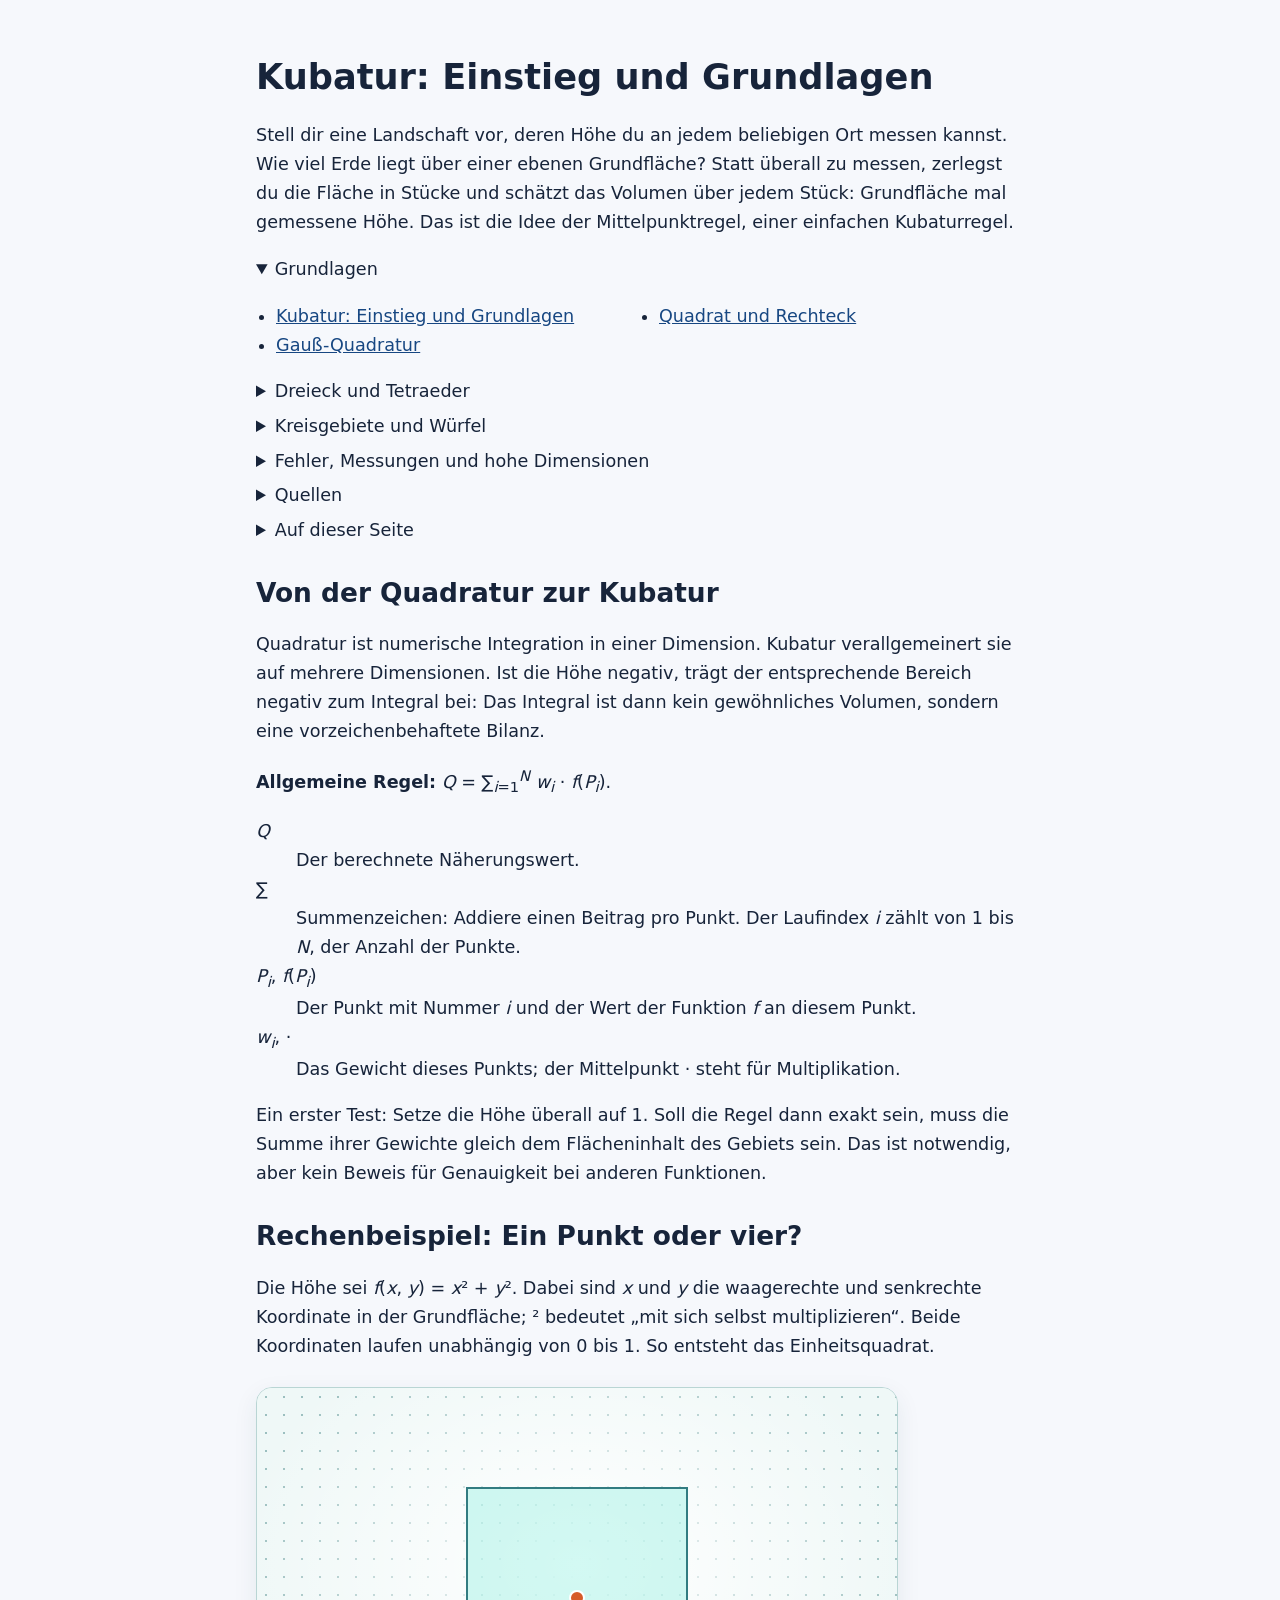
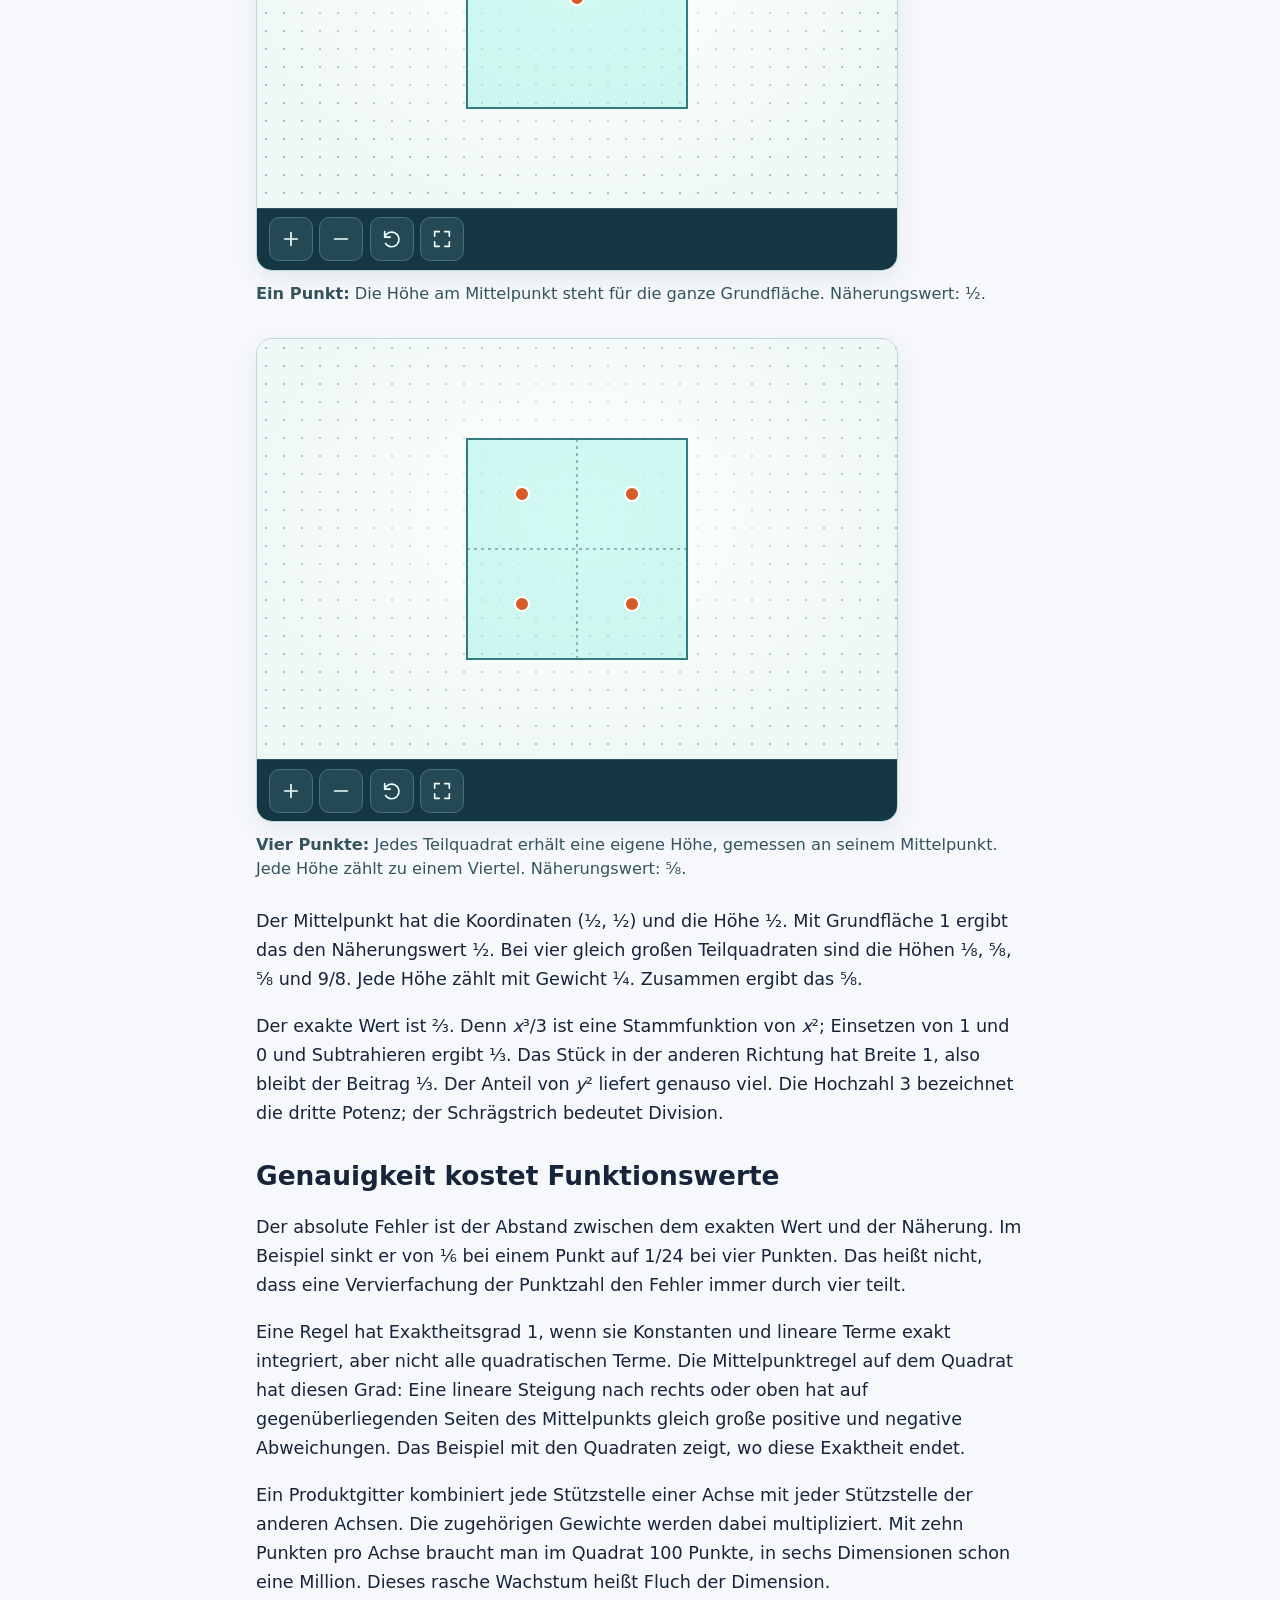
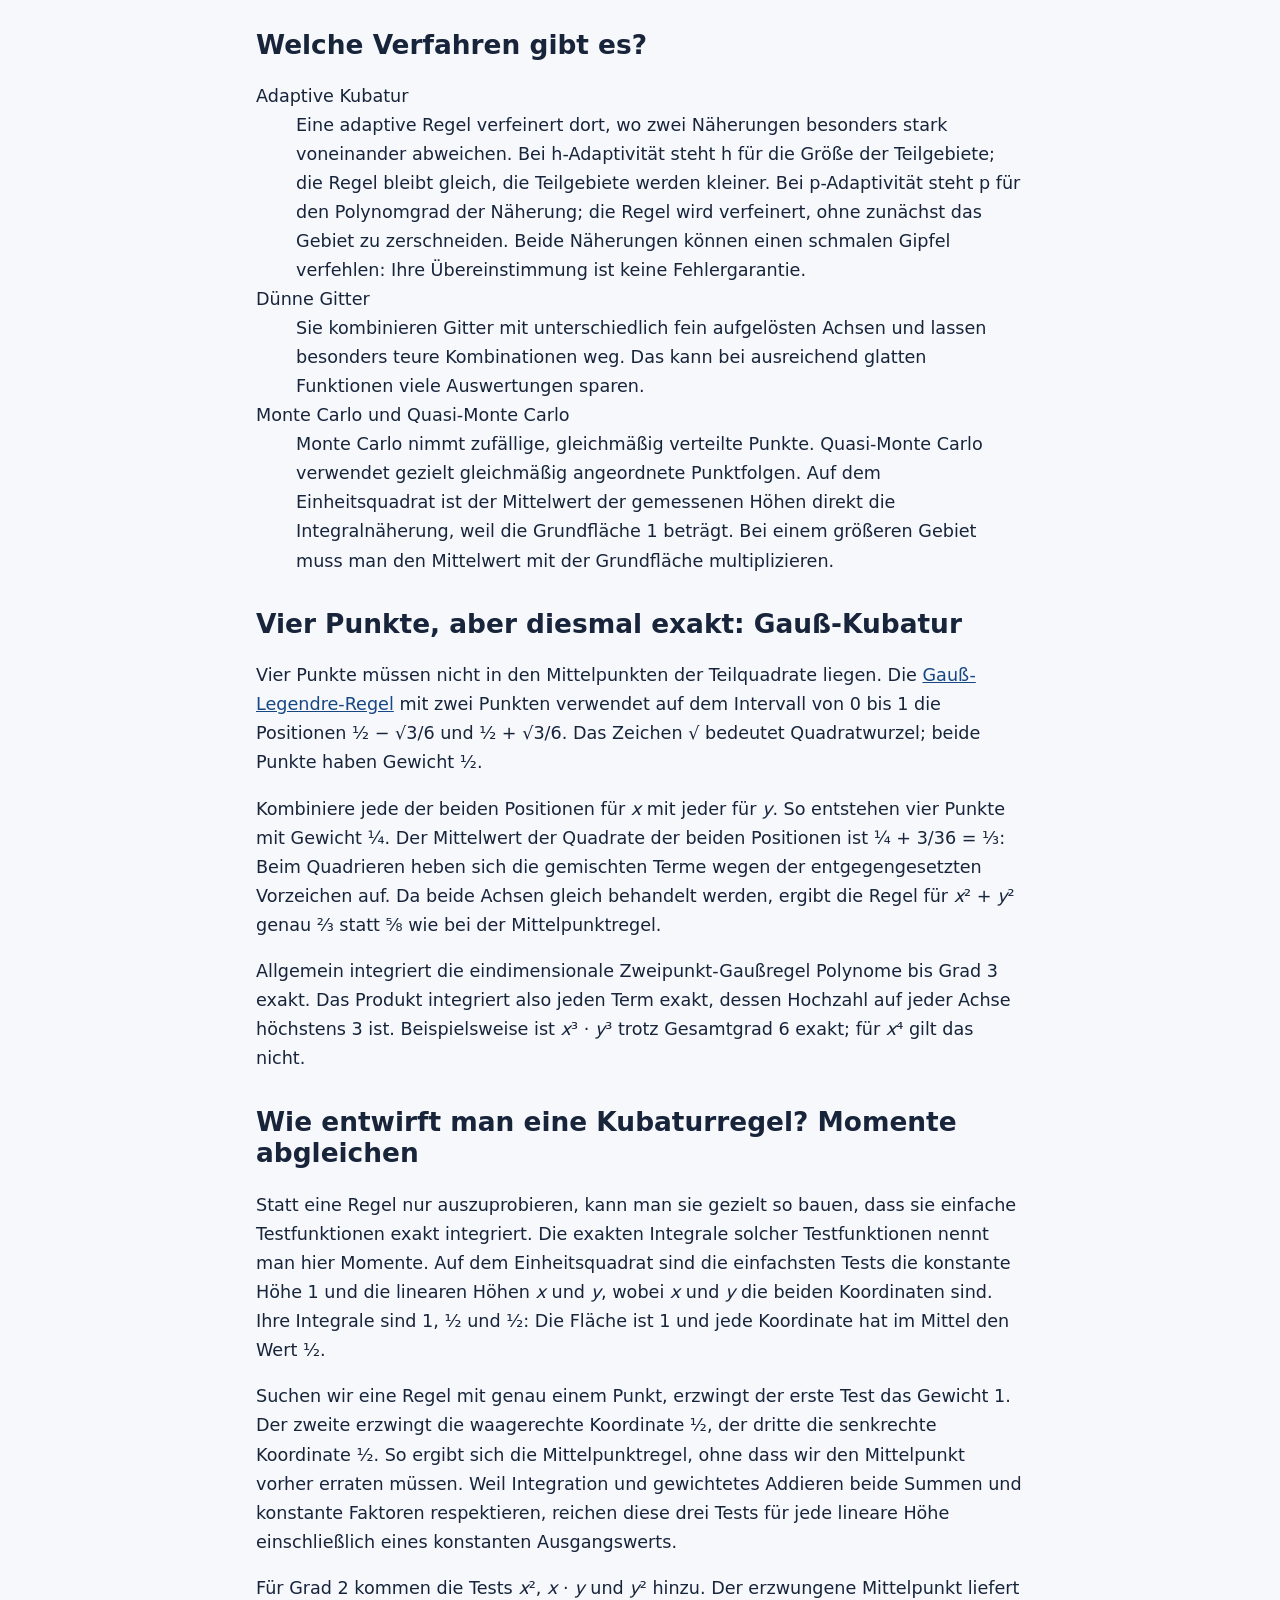
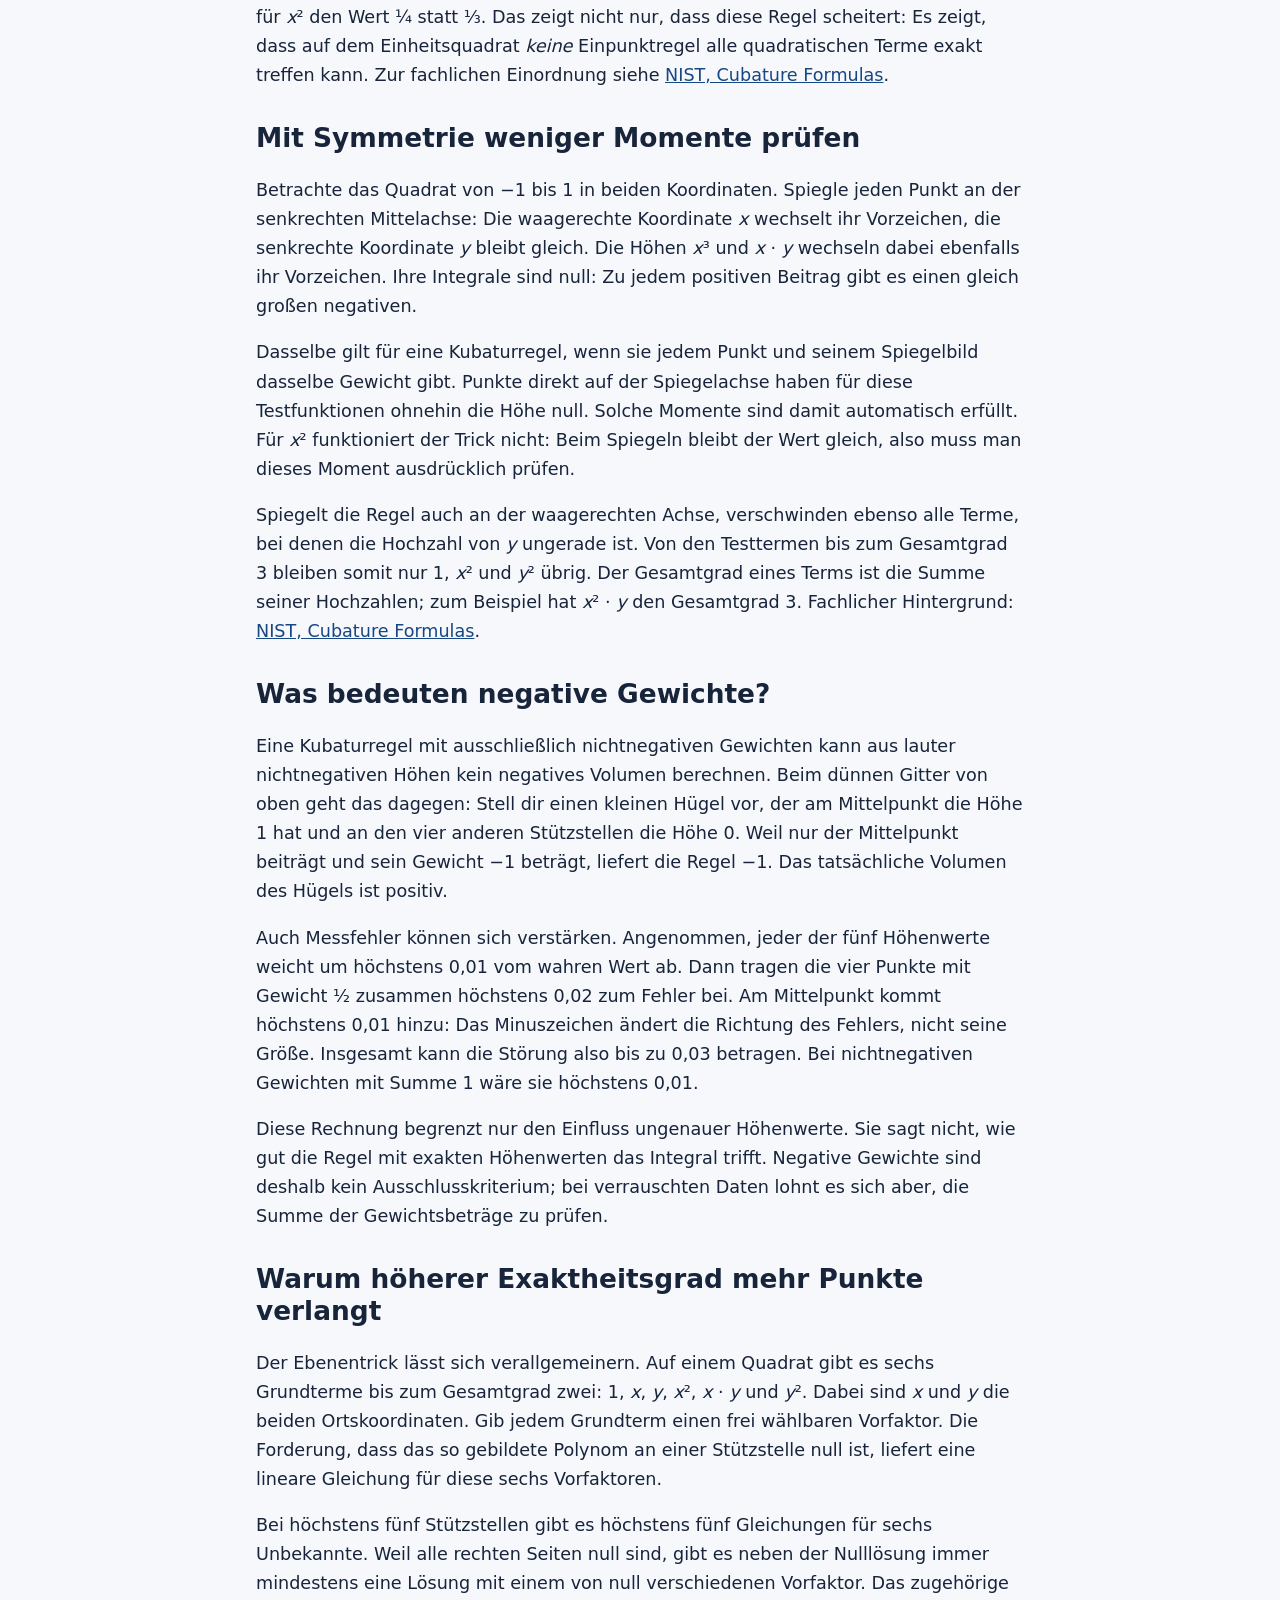
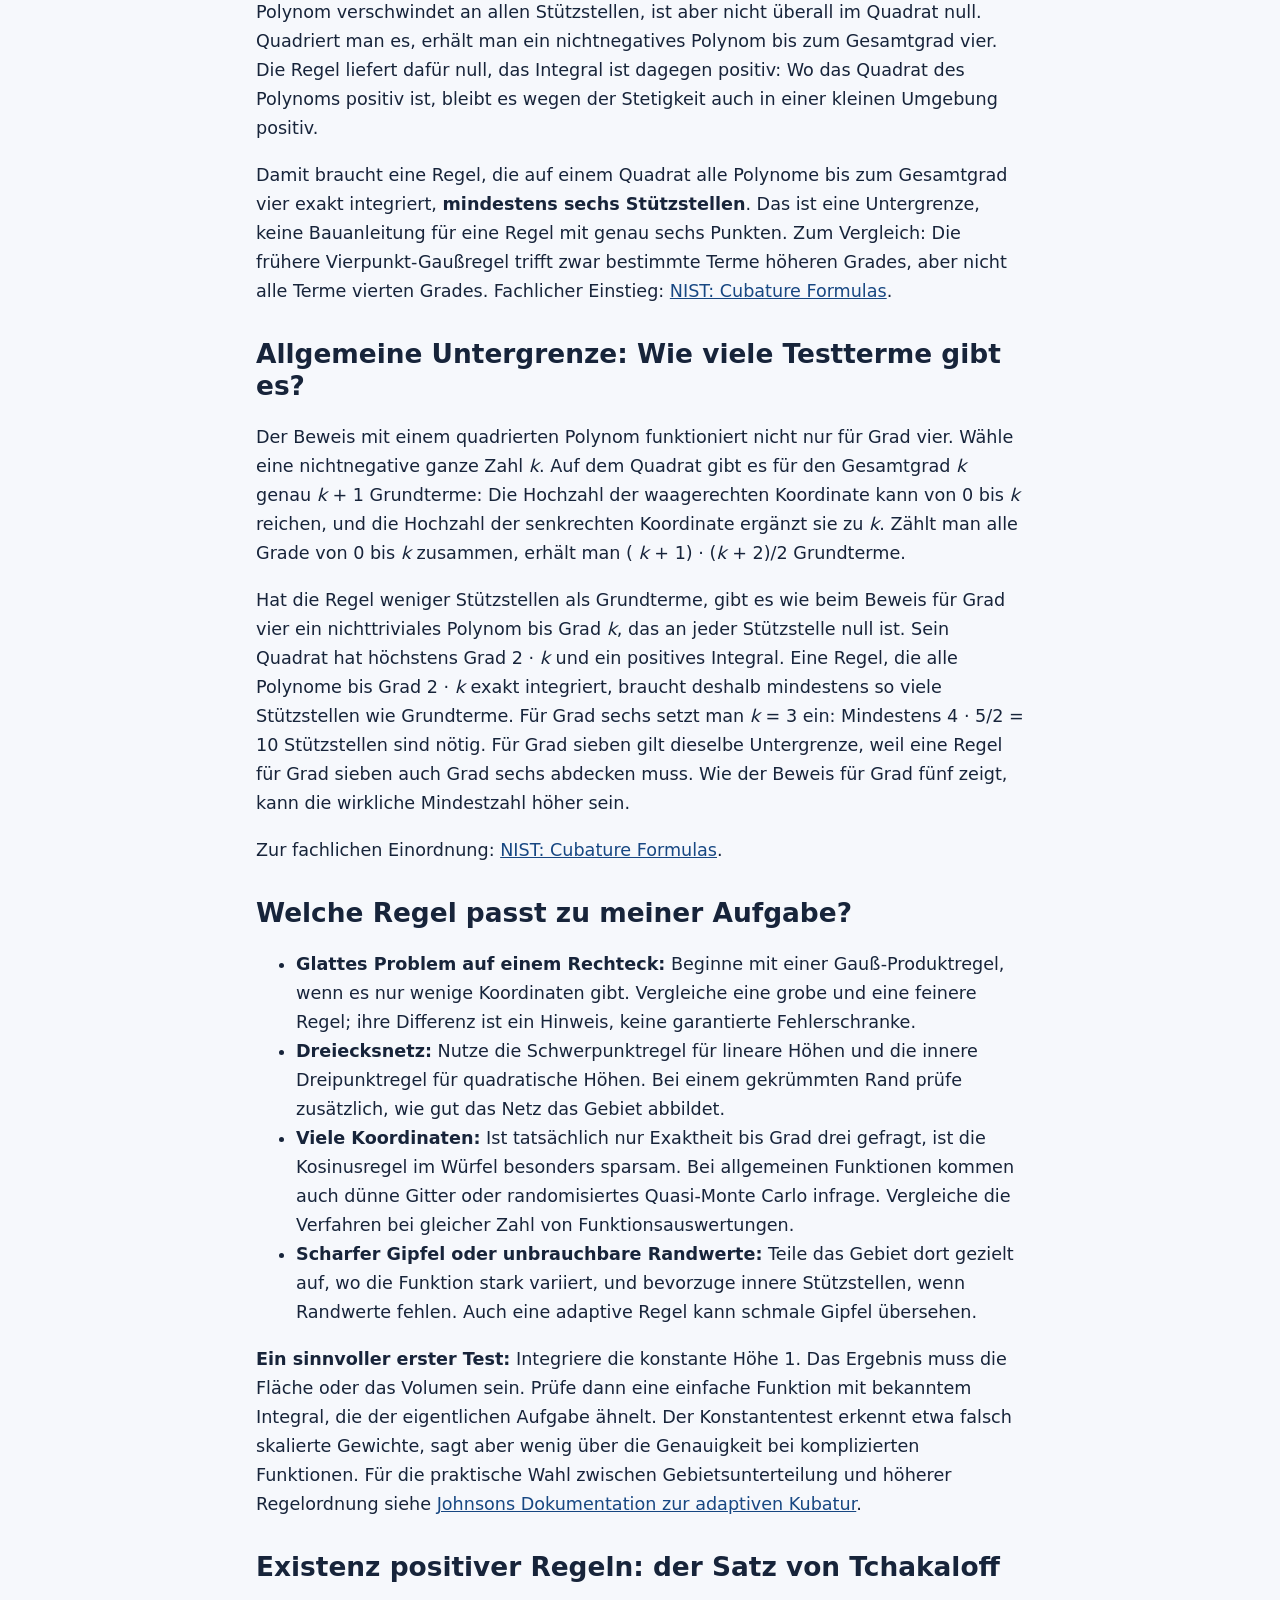
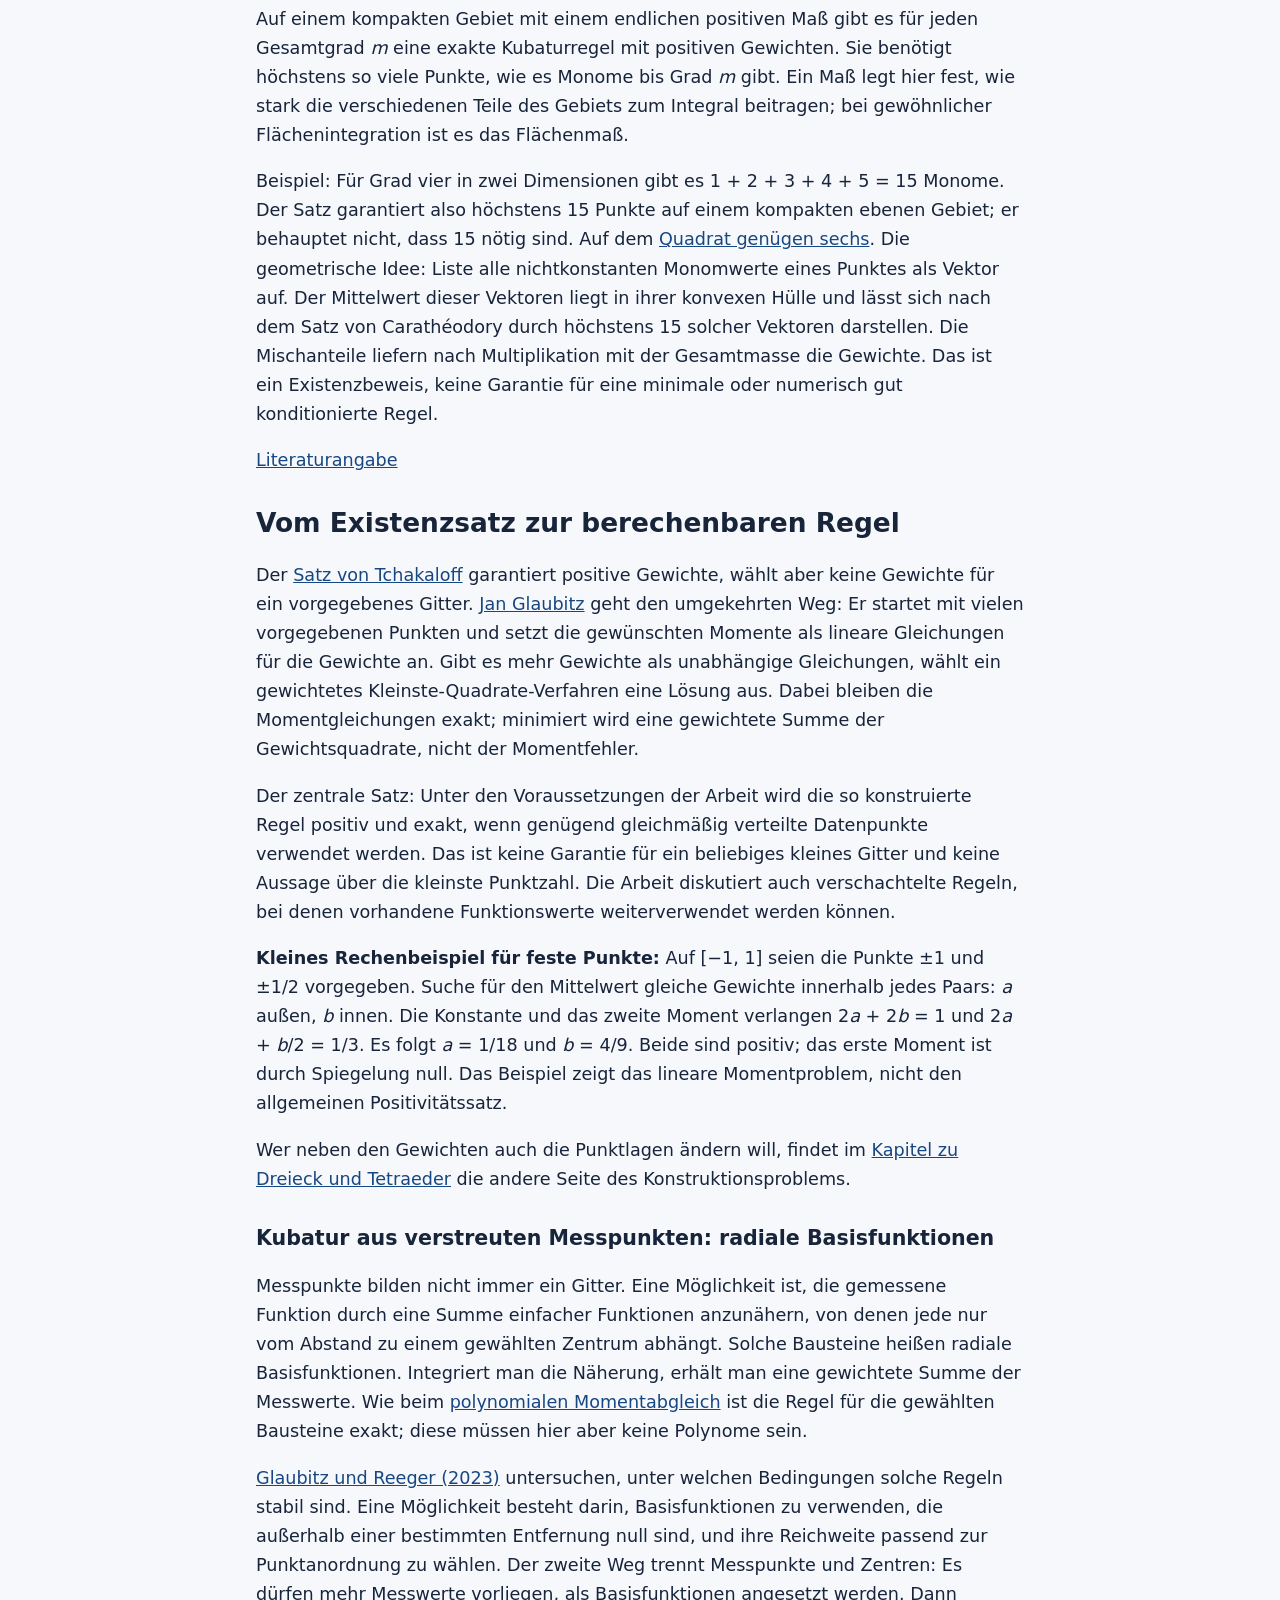
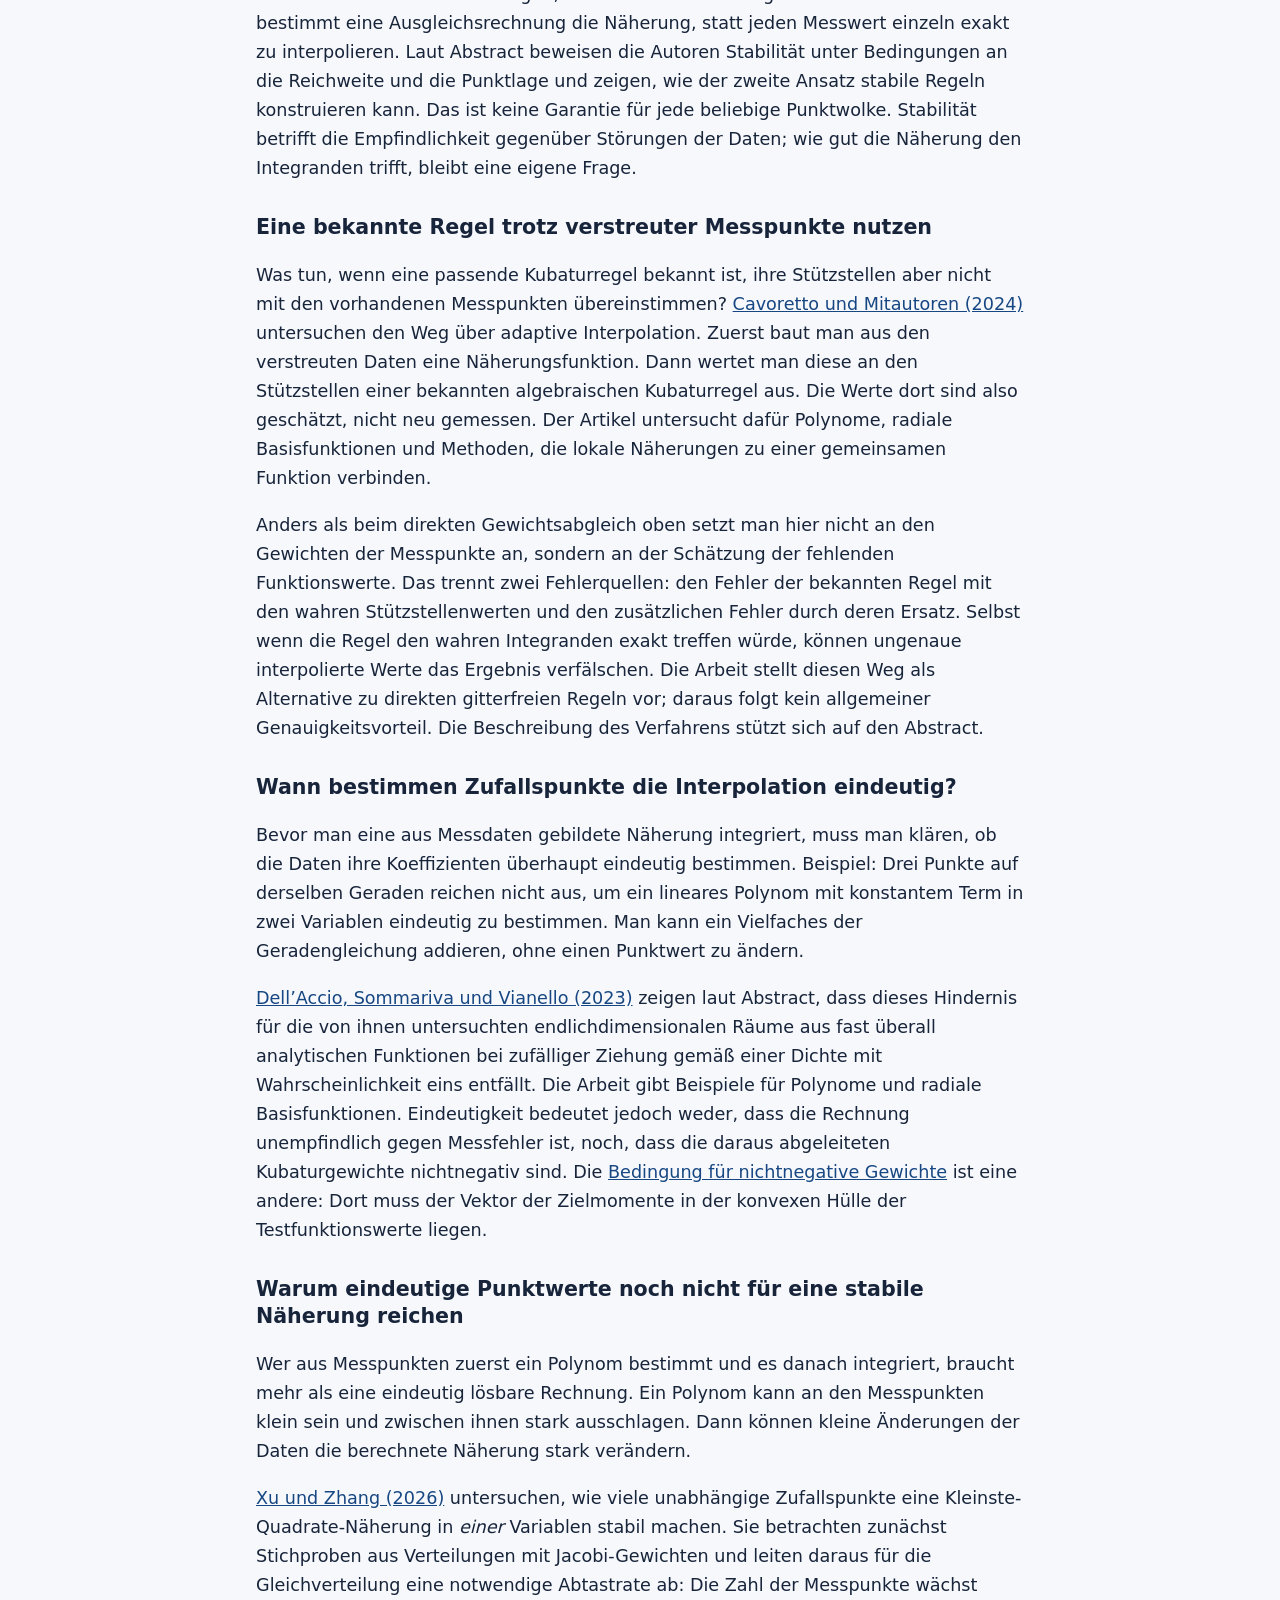
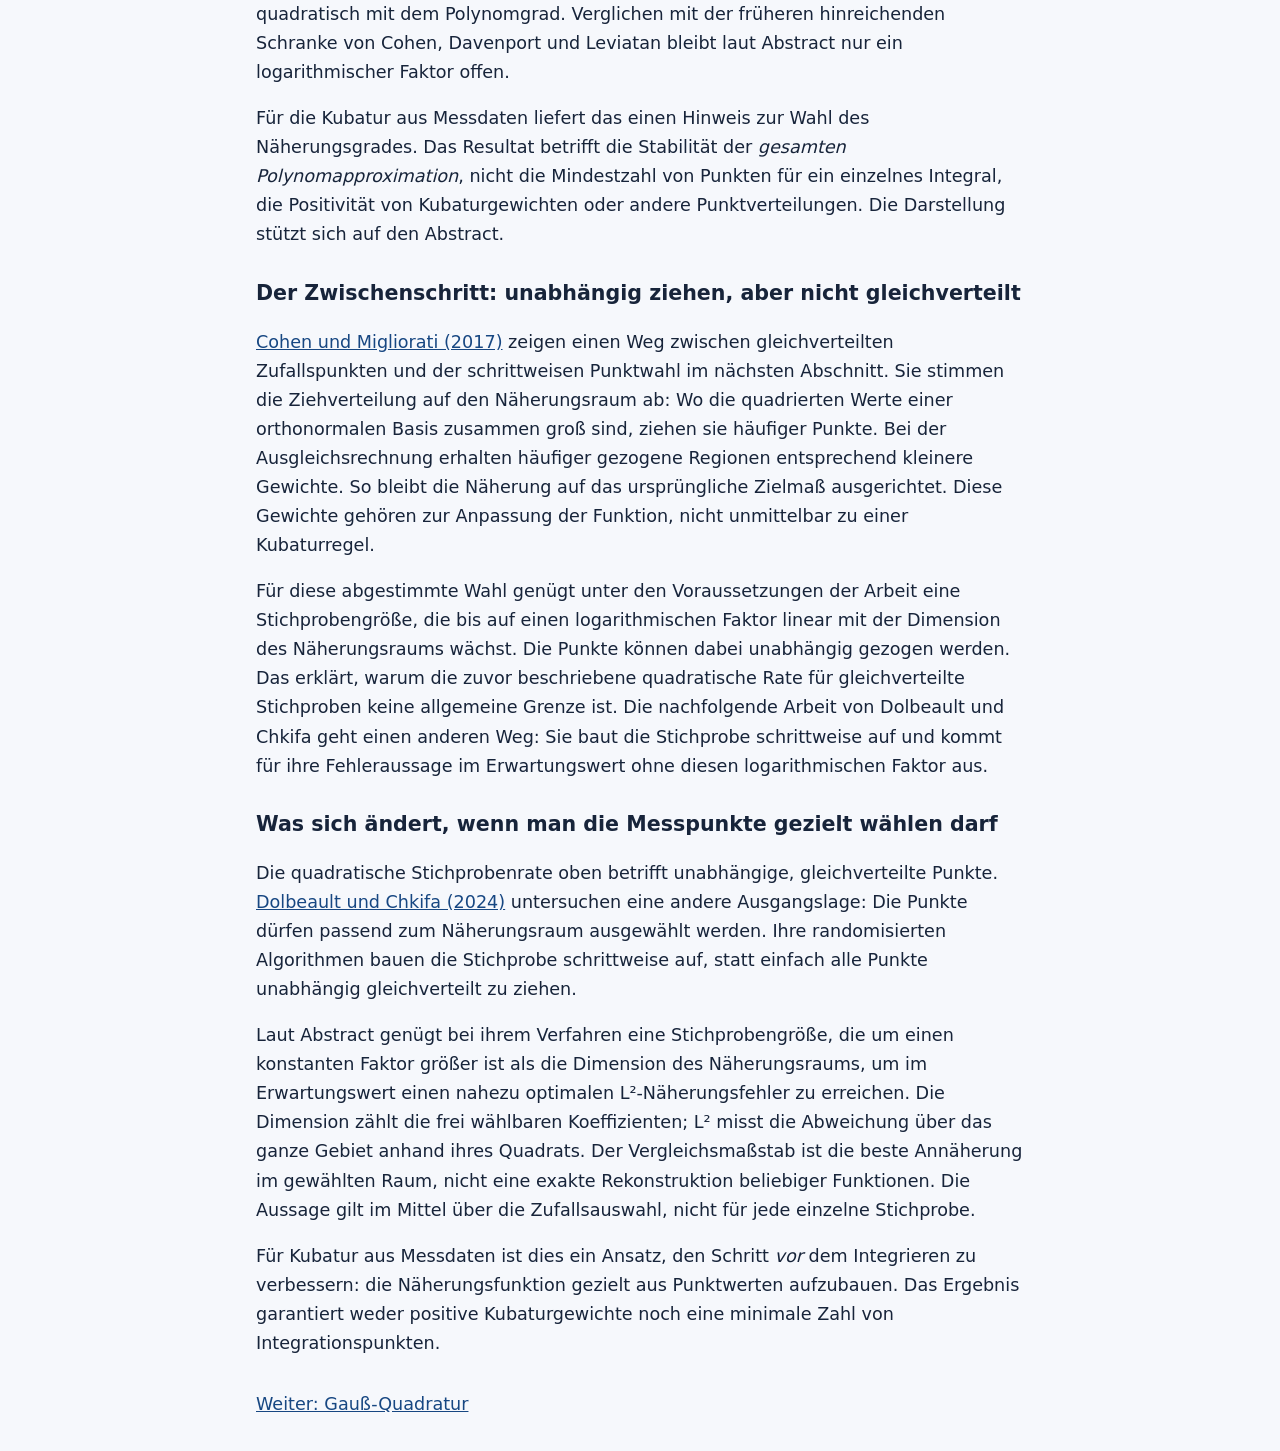
==== commit a5e19ec4: "Illustrate midpoint subdivision on the Kubatur start page" ====
--- a/index.html
+++ b/index.html
@@ -1,12 +1,12 @@
 <!doctype html>
-<html lang="de"><head><meta charset="utf-8"><meta name="viewport" content="width=device-width, initial-scale=1"><title>Kubatur: Einstieg und Grundlagen | Kubatur</title><link rel="stylesheet" href="kubatur.css"></head><body><main>
+<html lang="de"><head><meta charset="utf-8"><meta name="viewport" content="width=device-width, initial-scale=1"><title>Kubatur: Einstieg und Grundlagen | Kubatur</title><link rel="stylesheet" href="kubatur.css"><script defer src="kubatur-viewer.js"></script></head><body><main>
 <h1>Kubatur: Einstieg und Grundlagen</h1><p>Stell dir eine Landschaft vor, deren Höhe du an jedem beliebigen Ort messen kannst. Wie viel Erde liegt über einer ebenen Grundfläche? Statt überall zu messen, zerlegst du die Fläche in Stücke und schätzt das Volumen über jedem Stück: Grundfläche mal gemessene Höhe. Das ist die Idee der Mittelpunktregel, einer einfachen Kubaturregel.</p>
 <nav class="kapitel" aria-label="Lernpfad"><details open><summary>Grundlagen</summary><ul><li><a href="index.html" aria-current="page">Kubatur: Einstieg und Grundlagen</a></li><li><a href="gauss.html">Gauß-Quadratur</a></li><li><a href="quadrat.html">Quadrat und Rechteck</a></li></ul></details><details><summary>Dreieck und Tetraeder</summary><ul><li><a href="dreieck.html">Dreieck</a></li><li><a href="tetraeder.html">Tetraeder</a></li><li><a href="dreieck-tetraeder.html">Dreieck und Tetraeder: gemeinsame Methoden</a></li></ul></details><details><summary>Kreisgebiete und Würfel</summary><ul><li><a href="kreis.html">Kreisscheibe, Sektor und Viertelring</a></li><li><a href="kreisring.html">Voller Kreisring</a></li><li><a href="wuerfel.html">Würfel und Hyperwürfel</a></li></ul></details><details><summary>Fehler, Messungen und hohe Dimensionen</summary><ul><li><a href="fehler.html">Fehlerschranken und adaptive Kubatur</a></li><li><a href="messungen.html">Kubatur mit Messrauschen</a></li><li><a href="viele-dimensionen.html">Methoden für viele Dimensionen</a></li></ul></details><details><summary>Quellen</summary><ul><li><a href="quellen.html">Quellen und Lesetipps</a></li></ul></details></nav>
 <nav aria-label="Auf dieser Seite"><details><summary>Auf dieser Seite</summary><ol><li><a href="#von-der-quadratur-zur-kubatur">Von der Quadratur zur Kubatur</a></li><li><a href="#rechenbeispiel-ein-punkt-oder-vier">Rechenbeispiel: Ein Punkt oder vier?</a></li><li><a href="#genauigkeit-kostet-funktionswerte">Genauigkeit kostet Funktionswerte</a></li><li><a href="#welche-verfahren-gibt-es">Welche Verfahren gibt es?</a></li><li><a href="#vier-punkte-aber-diesmal-exakt-gauss-kubatur">Vier Punkte, aber diesmal exakt: Gauß-Kubatur</a></li><li><a href="#wie-entwirft-man-eine-kubaturregel-momente-abgleichen">Wie entwirft man eine Kubaturregel? Momente abgleichen</a></li><li><a href="#mit-symmetrie-weniger-momente-pruefen">Mit Symmetrie weniger Momente prüfen</a></li><li><a href="#was-bedeuten-negative-gewichte">Was bedeuten negative Gewichte?</a></li><li><a href="#warum-hoeherer-exaktheitsgrad-mehr-punkte-verlangt">Warum höherer Exaktheitsgrad mehr Punkte verlangt</a></li><li><a href="#allgemeine-untergrenze-wie-viele-testterme-gibt-es">Allgemeine Untergrenze: Wie viele Testterme gibt es?</a></li><li><a href="#welche-regel-passt-zu-meiner-aufgabe">Welche Regel passt zu meiner Aufgabe?</a></li><li><a href="#tchakaloff">Existenz positiver Regeln: der Satz von Tchakaloff</a></li><li><a href="#positive-gewichte-forschung">Vom Existenzsatz zur berechenbaren Regel</a></li></ol></details></nav>
 <section id="von-der-quadratur-zur-kubatur"><h2>Von der Quadratur zur Kubatur</h2><p>Quadratur ist numerische Integration in einer Dimension. Kubatur verallgemeinert sie auf mehrere Dimensionen. Ist die Höhe negativ, trägt der entsprechende Bereich negativ zum Integral bei: Das Integral ist dann kein gewöhnliches Volumen, sondern eine vorzeichenbehaftete Bilanz.</p>
 <p><strong>Allgemeine Regel:</strong> <var>Q</var> = ∑<sub><var>i</var>=1</sub><sup><var>N</var></sup> <var>w</var><sub><var>i</var></sub> · <var>f</var>(<var>P</var><sub><var>i</var></sub>).</p><dl><dt><var>Q</var></dt><dd>Der berechnete Näherungswert.</dd><dt>∑</dt><dd>Summenzeichen: Addiere einen Beitrag pro Punkt. Der Laufindex <var>i</var> zählt von 1 bis <var>N</var>, der Anzahl der Punkte.</dd><dt><var>P</var><sub><var>i</var></sub>, <var>f</var>(<var>P</var><sub><var>i</var></sub>)</dt><dd>Der Punkt mit Nummer <var>i</var> und der Wert der Funktion <var>f</var> an diesem Punkt.</dd><dt><var>w</var><sub><var>i</var></sub>, ·</dt><dd>Das Gewicht dieses Punkts; der Mittelpunkt · steht für Multiplikation.</dd></dl>
 <p>Ein erster Test: Setze die Höhe überall auf 1. Soll die Regel dann exakt sein, muss die Summe ihrer Gewichte gleich dem Flächeninhalt des Gebiets sein. Das ist notwendig, aber kein Beweis für Genauigkeit bei anderen Funktionen.</p></section>
-<section id="rechenbeispiel-ein-punkt-oder-vier"><h2>Rechenbeispiel: Ein Punkt oder vier?</h2><p>Die Höhe sei <var>f</var>(<var>x</var>, <var>y</var>) = <var>x</var>² + <var>y</var>². Dabei sind <var>x</var> und <var>y</var> die waagerechte und senkrechte Koordinate in der Grundfläche; ² bedeutet „mit sich selbst multiplizieren“. Beide Koordinaten laufen unabhängig von 0 bis 1. So entsteht das Einheitsquadrat.</p><p>Der Mittelpunkt hat die Koordinaten (½, ½) und die Höhe ½. Mit Grundfläche 1 ergibt das den Näherungswert ½. Bei vier gleich großen Teilquadraten sind die Höhen ⅛, ⅝, ⅝ und 9/8. Jede Höhe zählt mit Gewicht ¼. Zusammen ergibt das ⅝.</p><p>Der exakte Wert ist ⅔. Denn <var>x</var>³/3 ist eine Stammfunktion von <var>x</var>²; Einsetzen von 1 und 0 und Subtrahieren ergibt ⅓. Das Stück in der anderen Richtung hat Breite 1, also bleibt der Beitrag ⅓. Der Anteil von <var>y</var>² liefert genauso viel. Die Hochzahl 3 bezeichnet die dritte Potenz; der Schrägstrich bedeutet Division.</p></section>
+<section id="rechenbeispiel-ein-punkt-oder-vier"><h2>Rechenbeispiel: Ein Punkt oder vier?</h2><p>Die Höhe sei <var>f</var>(<var>x</var>, <var>y</var>) = <var>x</var>² + <var>y</var>². Dabei sind <var>x</var> und <var>y</var> die waagerechte und senkrechte Koordinate in der Grundfläche; ² bedeutet „mit sich selbst multiplizieren“. Beide Koordinaten laufen unabhängig von 0 bis 1. So entsteht das Einheitsquadrat.</p><div class="kubatur-comparison"><figure class="kubatur-figure"><div data-kubatur-viewer="oneCell"></div><figcaption><strong>Ein Punkt:</strong> Die Höhe am Mittelpunkt steht für die ganze Grundfläche. Näherungswert: ½.</figcaption></figure><figure class="kubatur-figure"><div data-kubatur-viewer="fourCells"></div><figcaption><strong>Vier Punkte:</strong> Jedes Teilquadrat erhält eine eigene Höhe, gemessen an seinem Mittelpunkt. Jede Höhe zählt zu einem Viertel. Näherungswert: ⅝.</figcaption></figure></div><p>Der Mittelpunkt hat die Koordinaten (½, ½) und die Höhe ½. Mit Grundfläche 1 ergibt das den Näherungswert ½. Bei vier gleich großen Teilquadraten sind die Höhen ⅛, ⅝, ⅝ und 9/8. Jede Höhe zählt mit Gewicht ¼. Zusammen ergibt das ⅝.</p><p>Der exakte Wert ist ⅔. Denn <var>x</var>³/3 ist eine Stammfunktion von <var>x</var>²; Einsetzen von 1 und 0 und Subtrahieren ergibt ⅓. Das Stück in der anderen Richtung hat Breite 1, also bleibt der Beitrag ⅓. Der Anteil von <var>y</var>² liefert genauso viel. Die Hochzahl 3 bezeichnet die dritte Potenz; der Schrägstrich bedeutet Division.</p></section>
 <section id="genauigkeit-kostet-funktionswerte"><h2>Genauigkeit kostet Funktionswerte</h2><p>Der absolute Fehler ist der Abstand zwischen dem exakten Wert und der Näherung. Im Beispiel sinkt er von ⅙ bei einem Punkt auf 1/24 bei vier Punkten. Das heißt nicht, dass eine Vervierfachung der Punktzahl den Fehler immer durch vier teilt.</p><p>Eine Regel hat Exaktheitsgrad 1, wenn sie Konstanten und lineare Terme exakt integriert, aber nicht alle quadratischen Terme. Die Mittelpunktregel auf dem Quadrat hat diesen Grad: Eine lineare Steigung nach rechts oder oben hat auf gegenüberliegenden Seiten des Mittelpunkts gleich große positive und negative Abweichungen. Das Beispiel mit den Quadraten zeigt, wo diese Exaktheit endet.</p><p>Ein Produktgitter kombiniert jede Stützstelle einer Achse mit jeder Stützstelle der anderen Achsen. Die zugehörigen Gewichte werden dabei multipliziert. Mit zehn Punkten pro Achse braucht man im Quadrat 100 Punkte, in sechs Dimensionen schon eine Million. Dieses rasche Wachstum heißt Fluch der Dimension.</p></section>
 <section id="welche-verfahren-gibt-es"><h2>Welche Verfahren gibt es?</h2><dl><dt>Adaptive Kubatur</dt><dd>Eine adaptive Regel verfeinert dort, wo zwei Näherungen besonders stark voneinander abweichen. Bei h-Adaptivität steht h für die Größe der Teilgebiete; die Regel bleibt gleich, die Teilgebiete werden kleiner. Bei p-Adaptivität steht p für den Polynomgrad der Näherung; die Regel wird verfeinert, ohne zunächst das Gebiet zu zerschneiden. Beide Näherungen können einen schmalen Gipfel verfehlen: Ihre Übereinstimmung ist keine Fehlergarantie.</dd><dt>Dünne Gitter</dt><dd>Sie kombinieren Gitter mit unterschiedlich fein aufgelösten Achsen und lassen besonders teure Kombinationen weg. Das kann bei ausreichend glatten Funktionen viele Auswertungen sparen.</dd><dt>Monte Carlo und Quasi-Monte Carlo</dt><dd>Monte Carlo nimmt zufällige, gleichmäßig verteilte Punkte. Quasi-Monte Carlo verwendet gezielt gleichmäßig angeordnete Punktfolgen. Auf dem Einheitsquadrat ist der Mittelwert der gemessenen Höhen direkt die Integralnäherung, weil die Grundfläche 1 beträgt. Bei einem größeren Gebiet muss man den Mittelwert mit der Grundfläche multiplizieren.</dd></dl></section>
 <section id="vier-punkte-aber-diesmal-exakt-gauss-kubatur"><h2>Vier Punkte, aber diesmal exakt: Gauß-Kubatur</h2><p>Vier Punkte müssen nicht in den Mittelpunkten der Teilquadrate liegen. Die <a href="https://dlmf.nist.gov/3.5#v">Gauß-Legendre-Regel</a> mit zwei Punkten verwendet auf dem Intervall von 0 bis 1 die Positionen ½ − √3/6 und ½ + √3/6. Das Zeichen √ bedeutet Quadratwurzel; beide Punkte haben Gewicht ½.</p><p>Kombiniere jede der beiden Positionen für <var>x</var> mit jeder für <var>y</var>. So entstehen vier Punkte mit Gewicht ¼. Der Mittelwert der Quadrate der beiden Positionen ist ¼ + 3/36 = ⅓: Beim Quadrieren heben sich die gemischten Terme wegen der entgegengesetzten Vorzeichen auf. Da beide Achsen gleich behandelt werden, ergibt die Regel für <var>x</var>² + <var>y</var>² genau ⅔ statt ⅝ wie bei der Mittelpunktregel.</p><p>Allgemein integriert die eindimensionale Zweipunkt-Gaußregel Polynome bis Grad 3 exakt. Das Produkt integriert also jeden Term exakt, dessen Hochzahl auf jeder Achse höchstens 3 ist. Beispielsweise ist <var>x</var>³ · <var>y</var>³ trotz Gesamtgrad 6 exakt; für <var>x</var>⁴ gilt das nicht.</p></section>
--- a/kubatur.css
+++ b/kubatur.css
@@ -2,3 +2,18 @@
 h3{line-height:1.3;margin-top:1.5em}table{display:block;overflow:auto}.kapitel ul{columns:2;padding-left:1.25rem}@media(max-width:38rem){.kapitel ul{columns:1}}
 
 .kubatur-figure{margin:1.5rem 0}.kubatur-figure canvas{display:block;width:min(100%,640px);height:auto;touch-action:none;background:#eef5ff;border-radius:.5rem}.viewer-controls{display:flex;flex-wrap:wrap;gap:.5rem;margin:.5rem 0}.viewer-controls button{padding:.4rem .65rem}.kubatur-figure [data-kubatur-viewer]:fullscreen{background:#fff;display:grid;place-content:center}.kapitel details{margin:.35rem 0}.kapitel summary{cursor:pointer}
+
+/* Shared illustration frame and icon toolbar */
+.kubatur-figure [data-kubatur-viewer]{position:relative;max-width:640px;border:1px solid #b9d5d4;border-radius:1rem;overflow:hidden;background:#eff8f7;box-shadow:0 8px 24px #123b4814}
+.kubatur-figure canvas{width:100%;border-radius:0;background:radial-gradient(ellipse at 50% 42%,#fff 0%,transparent 76%),radial-gradient(circle,#9bbfbf 1px,transparent 1px) 0 0/18px 18px,#eff8f7}
+.viewer-controls{position:relative;margin:0;padding:.55rem .75rem;gap:.4rem;background:#153743;border-top:1px solid #295562}
+.viewer-controls button{display:grid;place-items:center;width:44px;height:44px;padding:10px;color:#effffc;background:#244955;border:1px solid #4a727a;border-radius:.65rem;cursor:pointer}
+.viewer-controls button:hover{background:#37636c}.viewer-controls button:active{background:#426f75}
+.viewer-controls button:focus-visible,.kubatur-figure canvas:focus-visible{outline:3px solid #f5aa68;outline-offset:-3px}
+.viewer-controls svg{width:100%;height:100%;fill:none;stroke:currentColor;stroke-width:1.8;stroke-linecap:round;stroke-linejoin:round}
+.kubatur-figure figcaption{margin-top:.65rem;color:#34545e;font-size:.92em;line-height:1.5}
+.kubatur-figure [data-kubatur-viewer]:fullscreen{max-width:none;background:#102e38;grid-template-columns:min(96vw,calc((100vh - 78px)*640/420));grid-template-rows:auto auto}
+
+.kubatur-comparison{display:grid;grid-template-columns:repeat(auto-fit,minmax(min(100%,24rem),1fr));gap:1rem;align-items:start}.kubatur-comparison .kubatur-figure{margin:.5rem 0;min-width:0}
+
+.viewer-counts{margin-top:.6rem;color:#34545e}.viewer-counts summary{cursor:pointer}.viewer-counts table{margin-top:.5rem;width:min(100%,18rem);text-align:center;font-variant-numeric:tabular-nums}
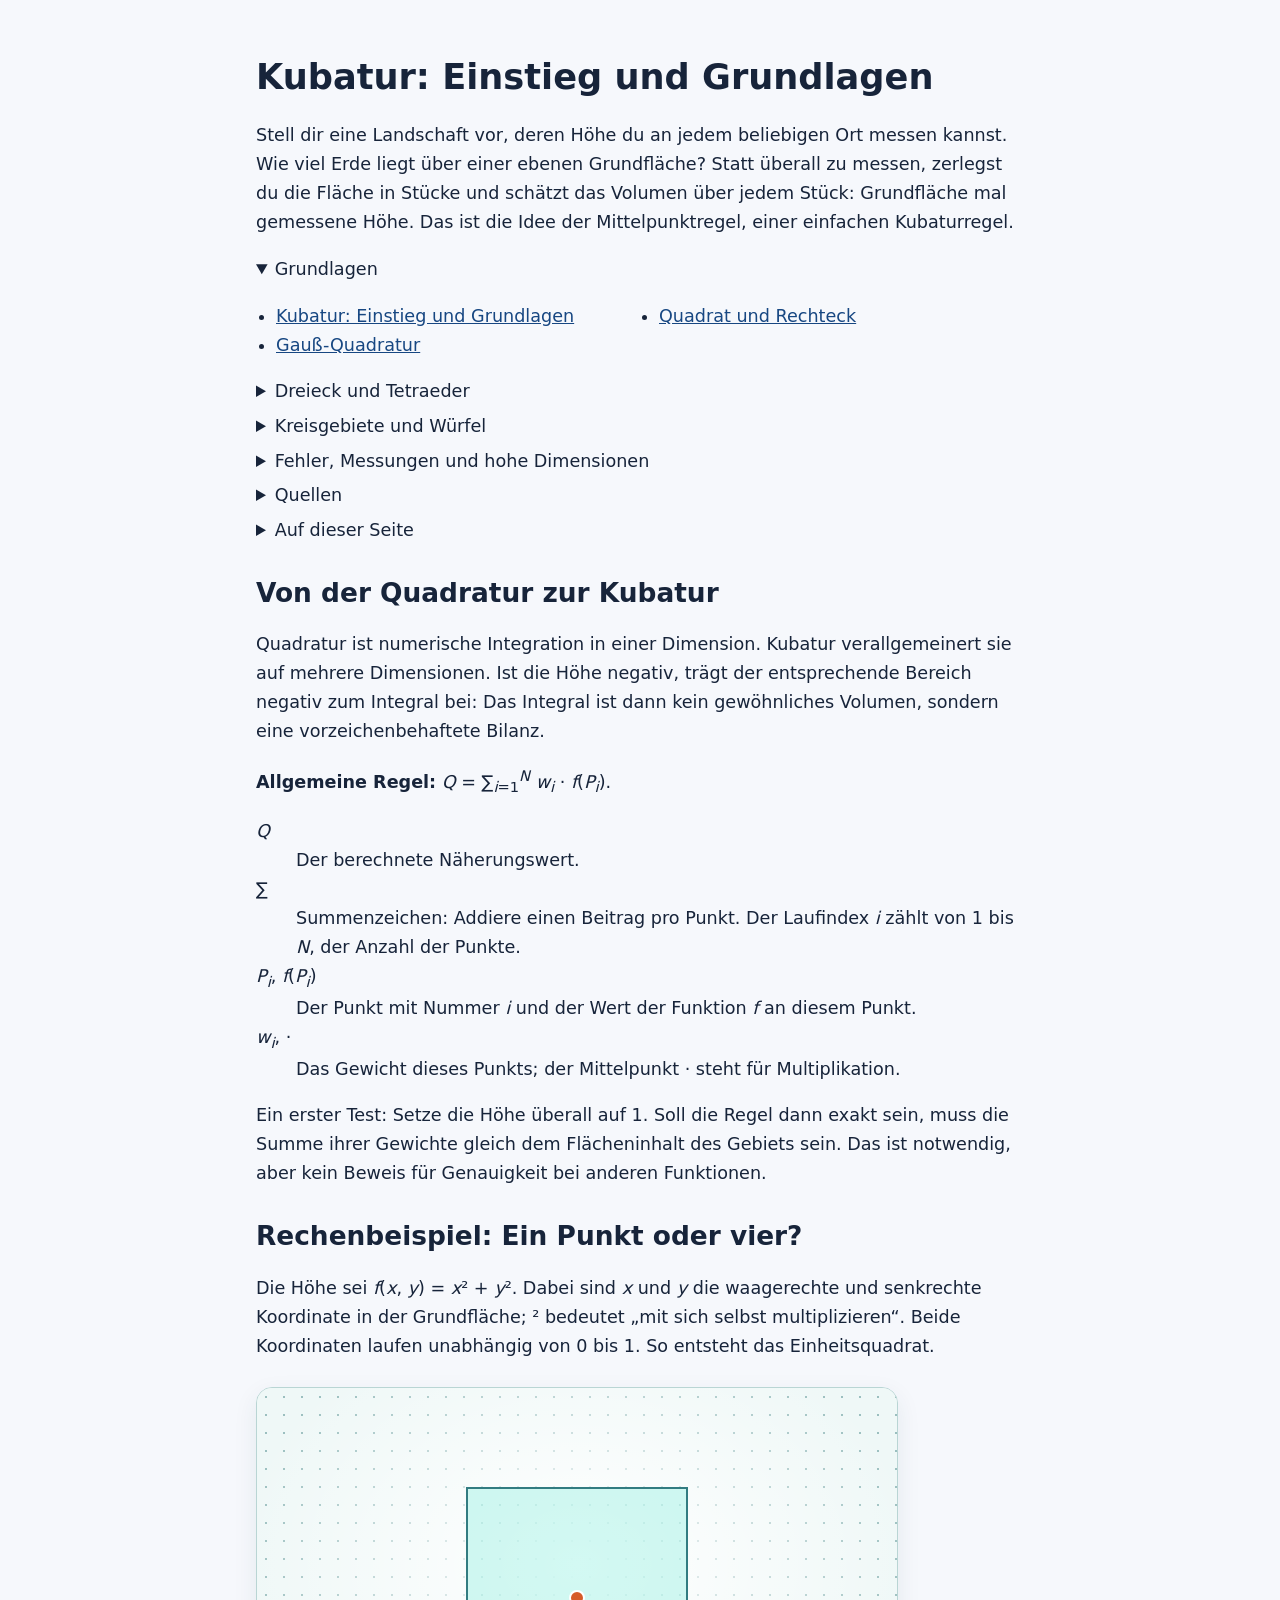
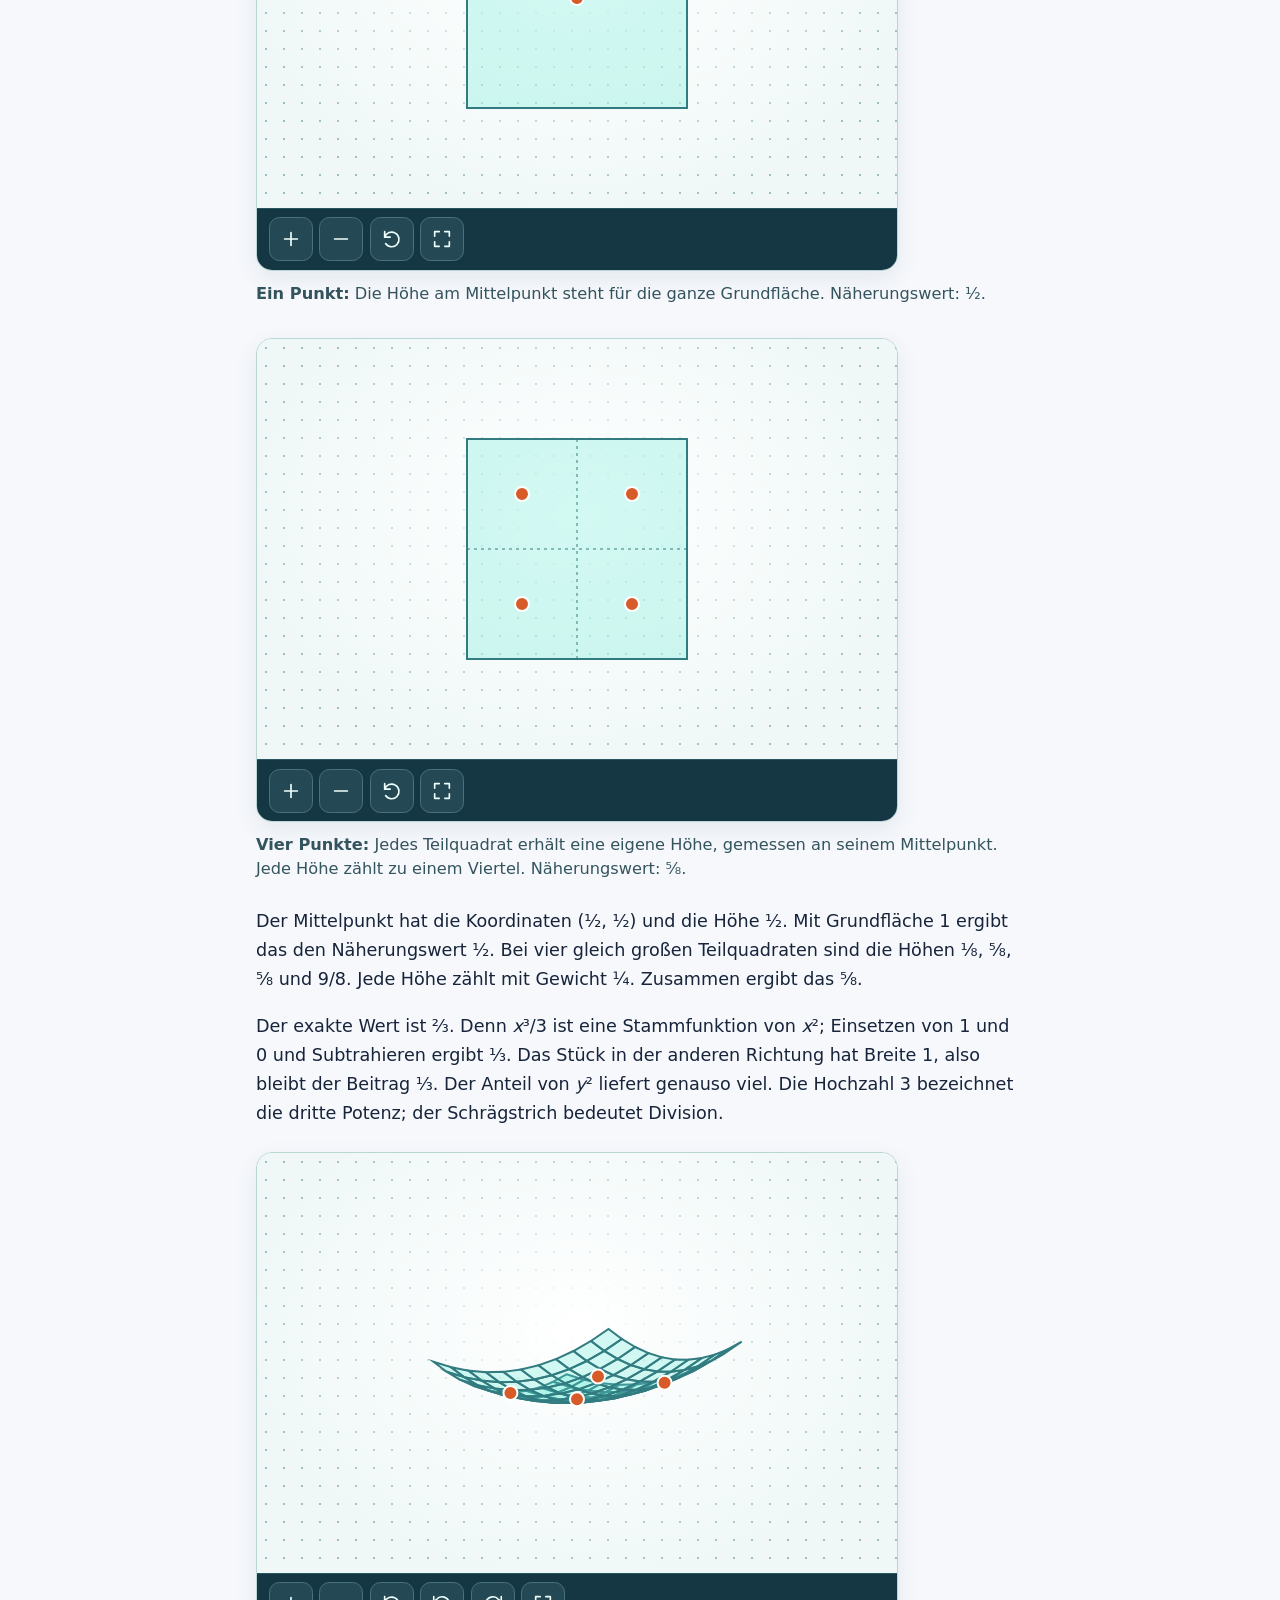
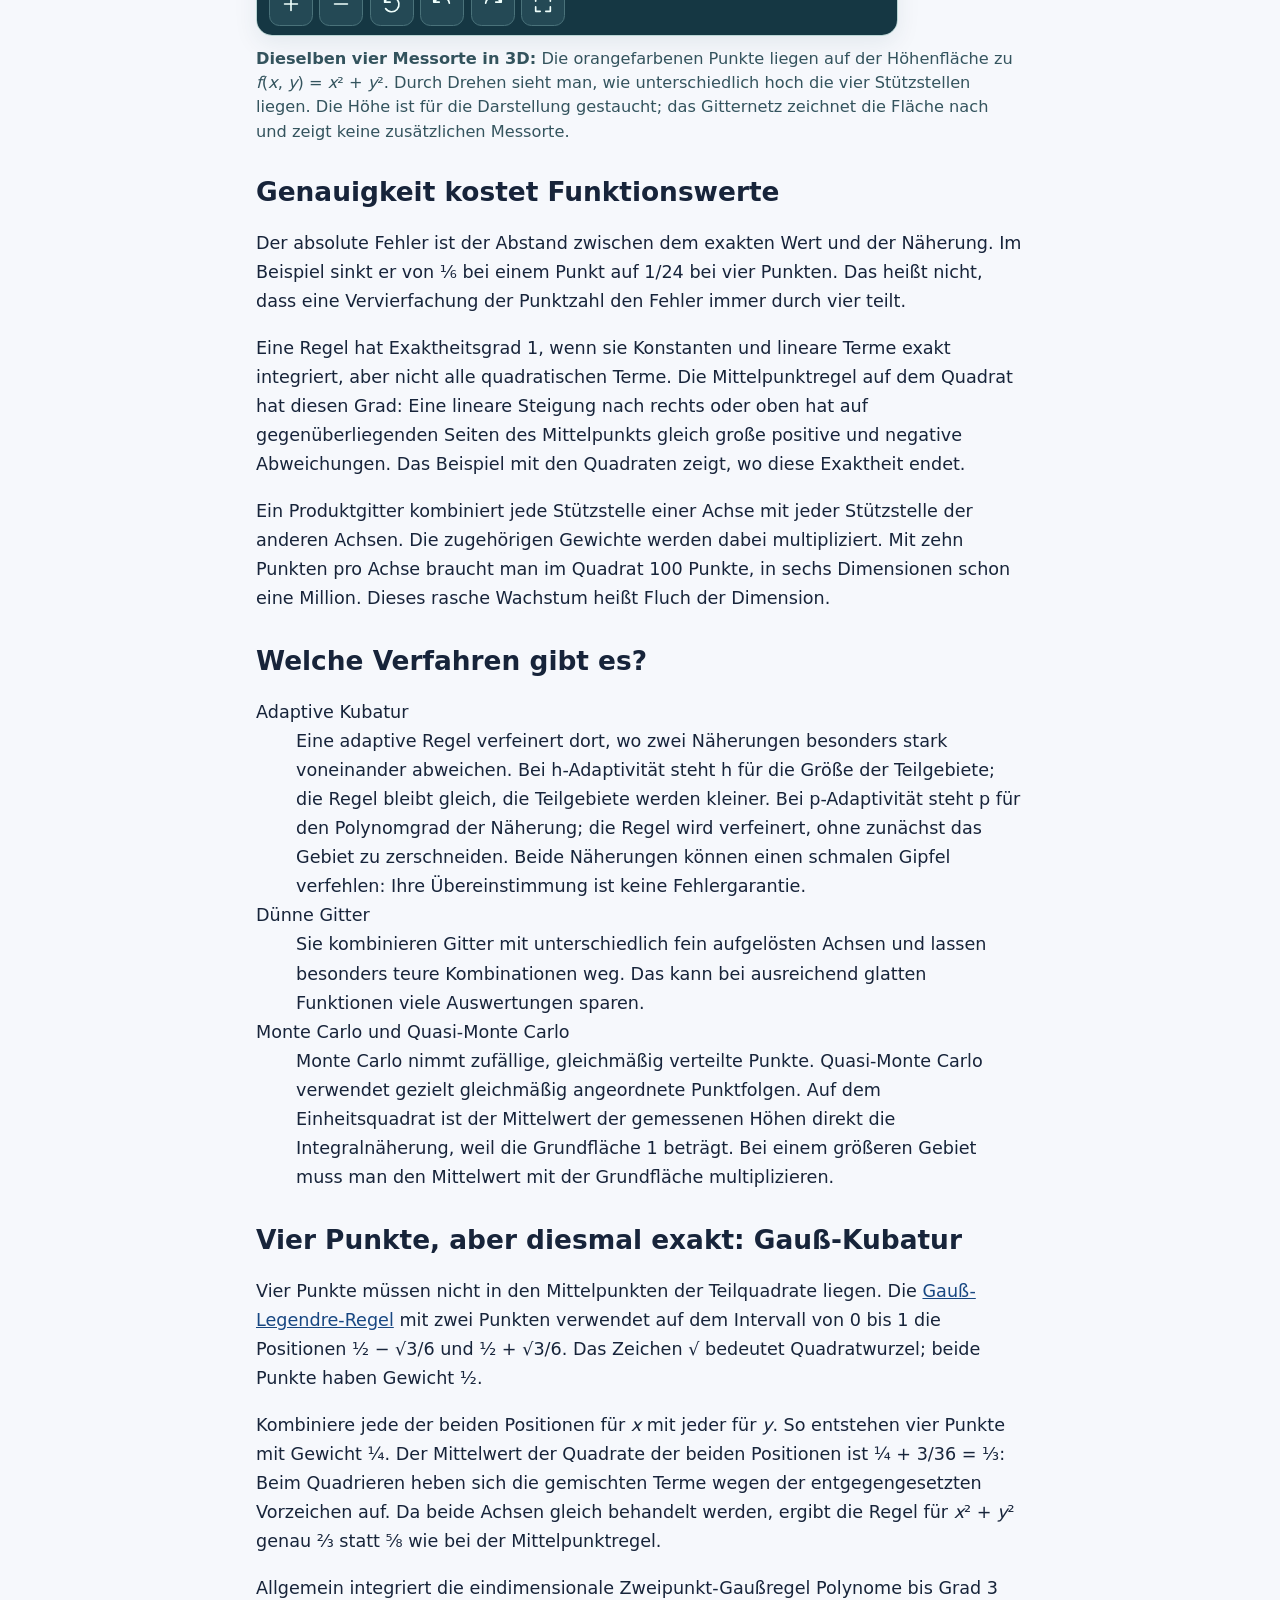
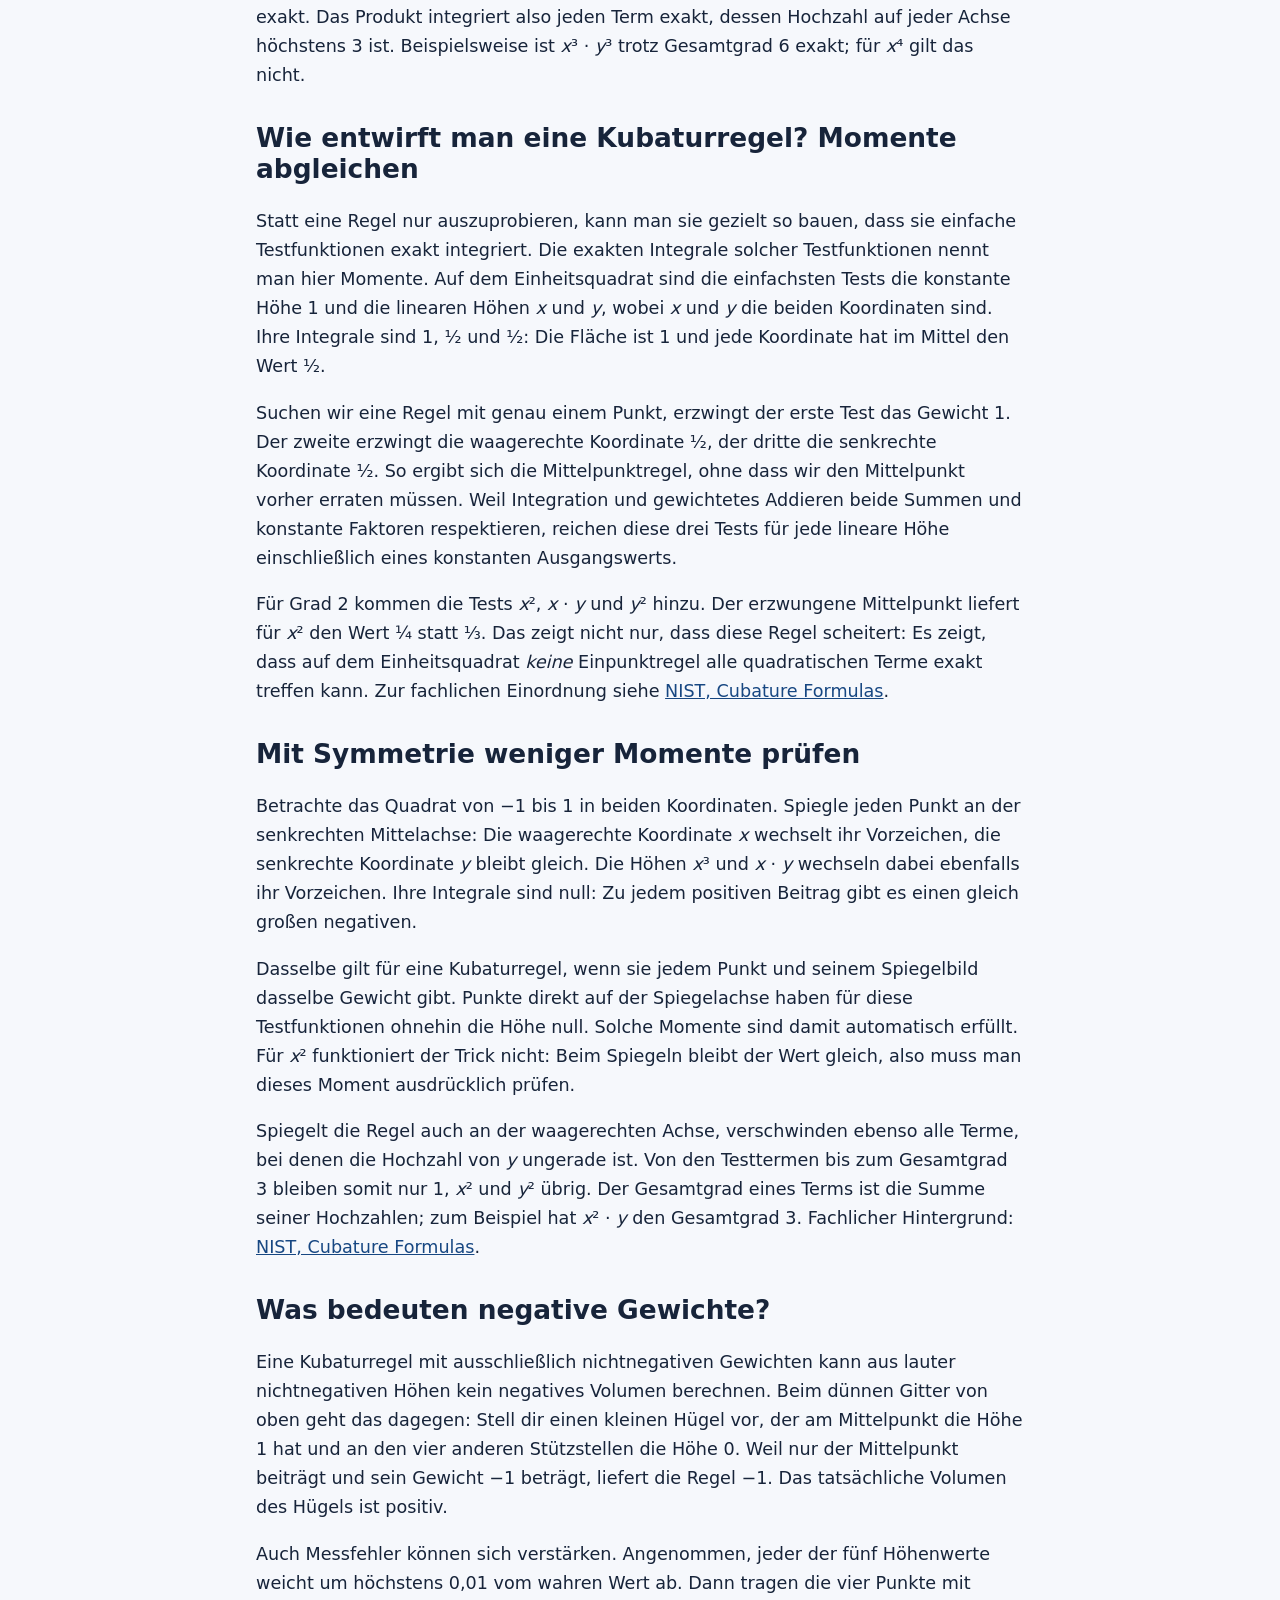
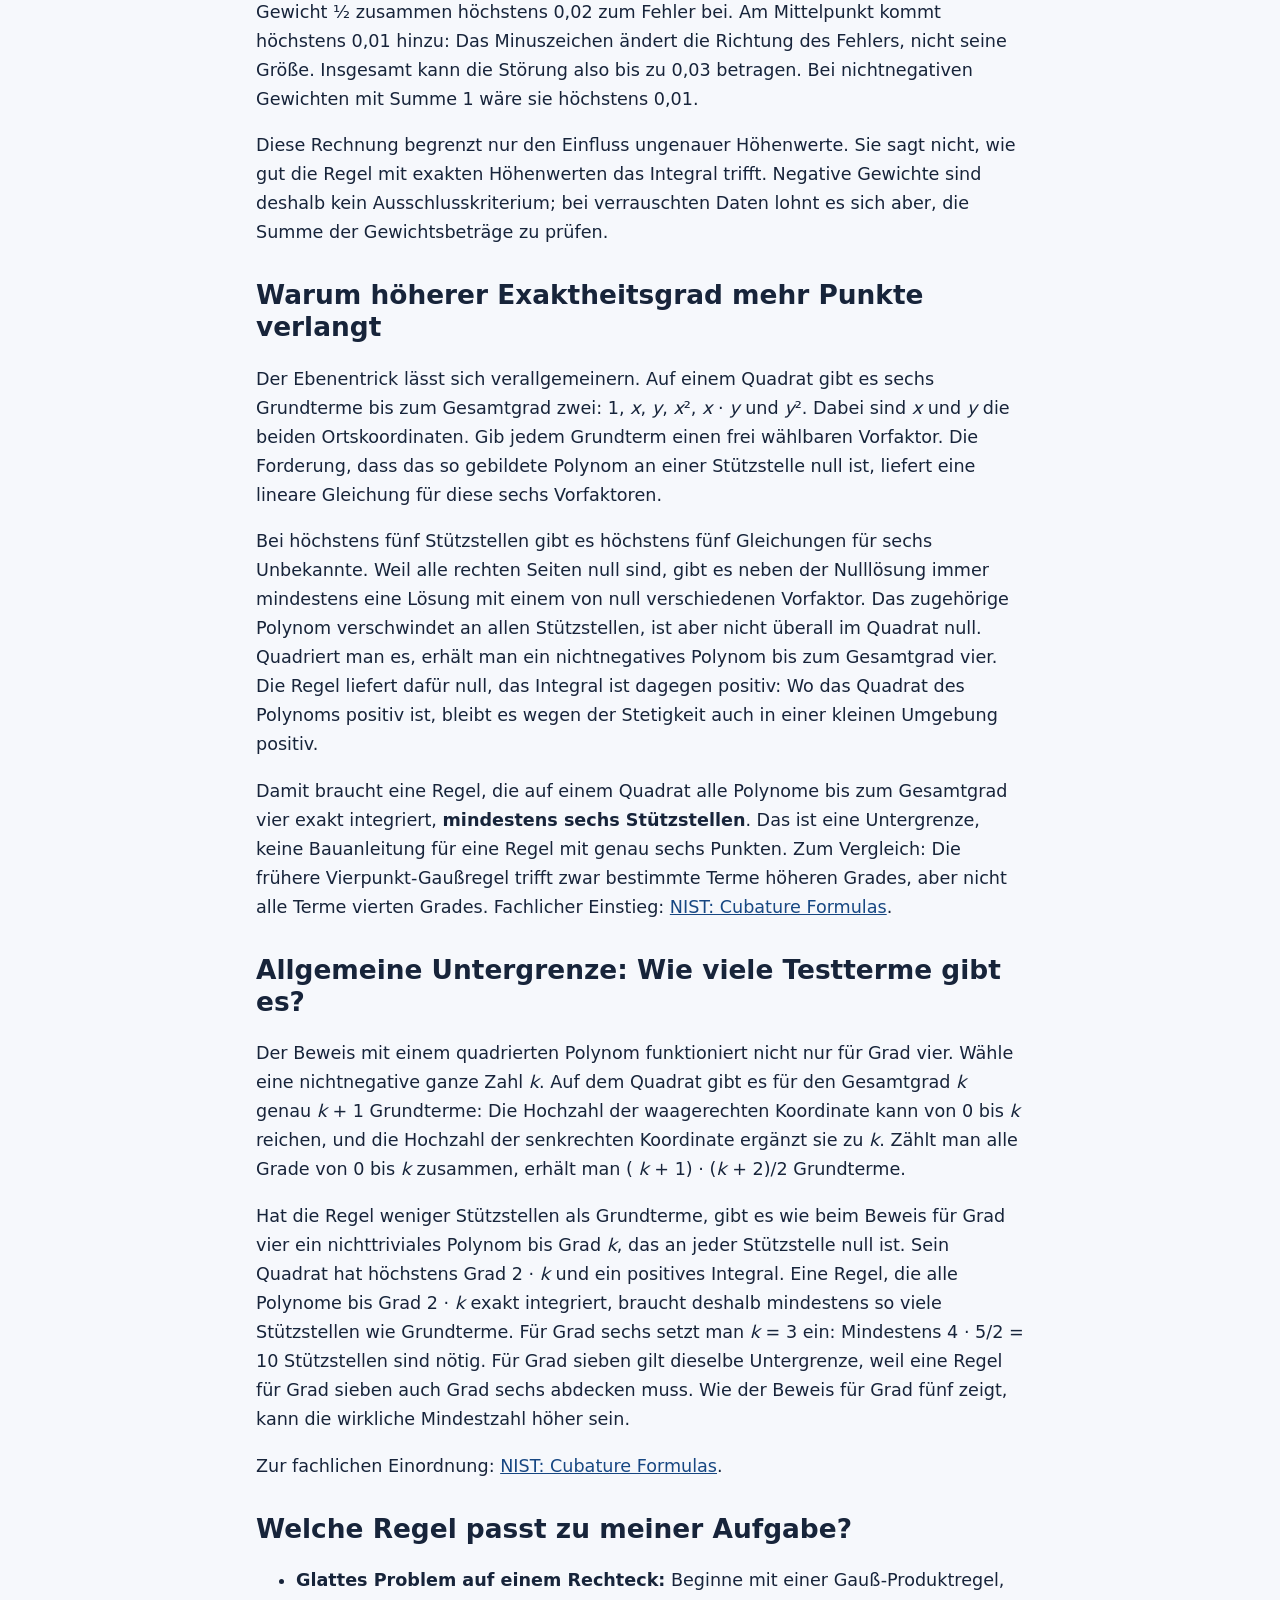
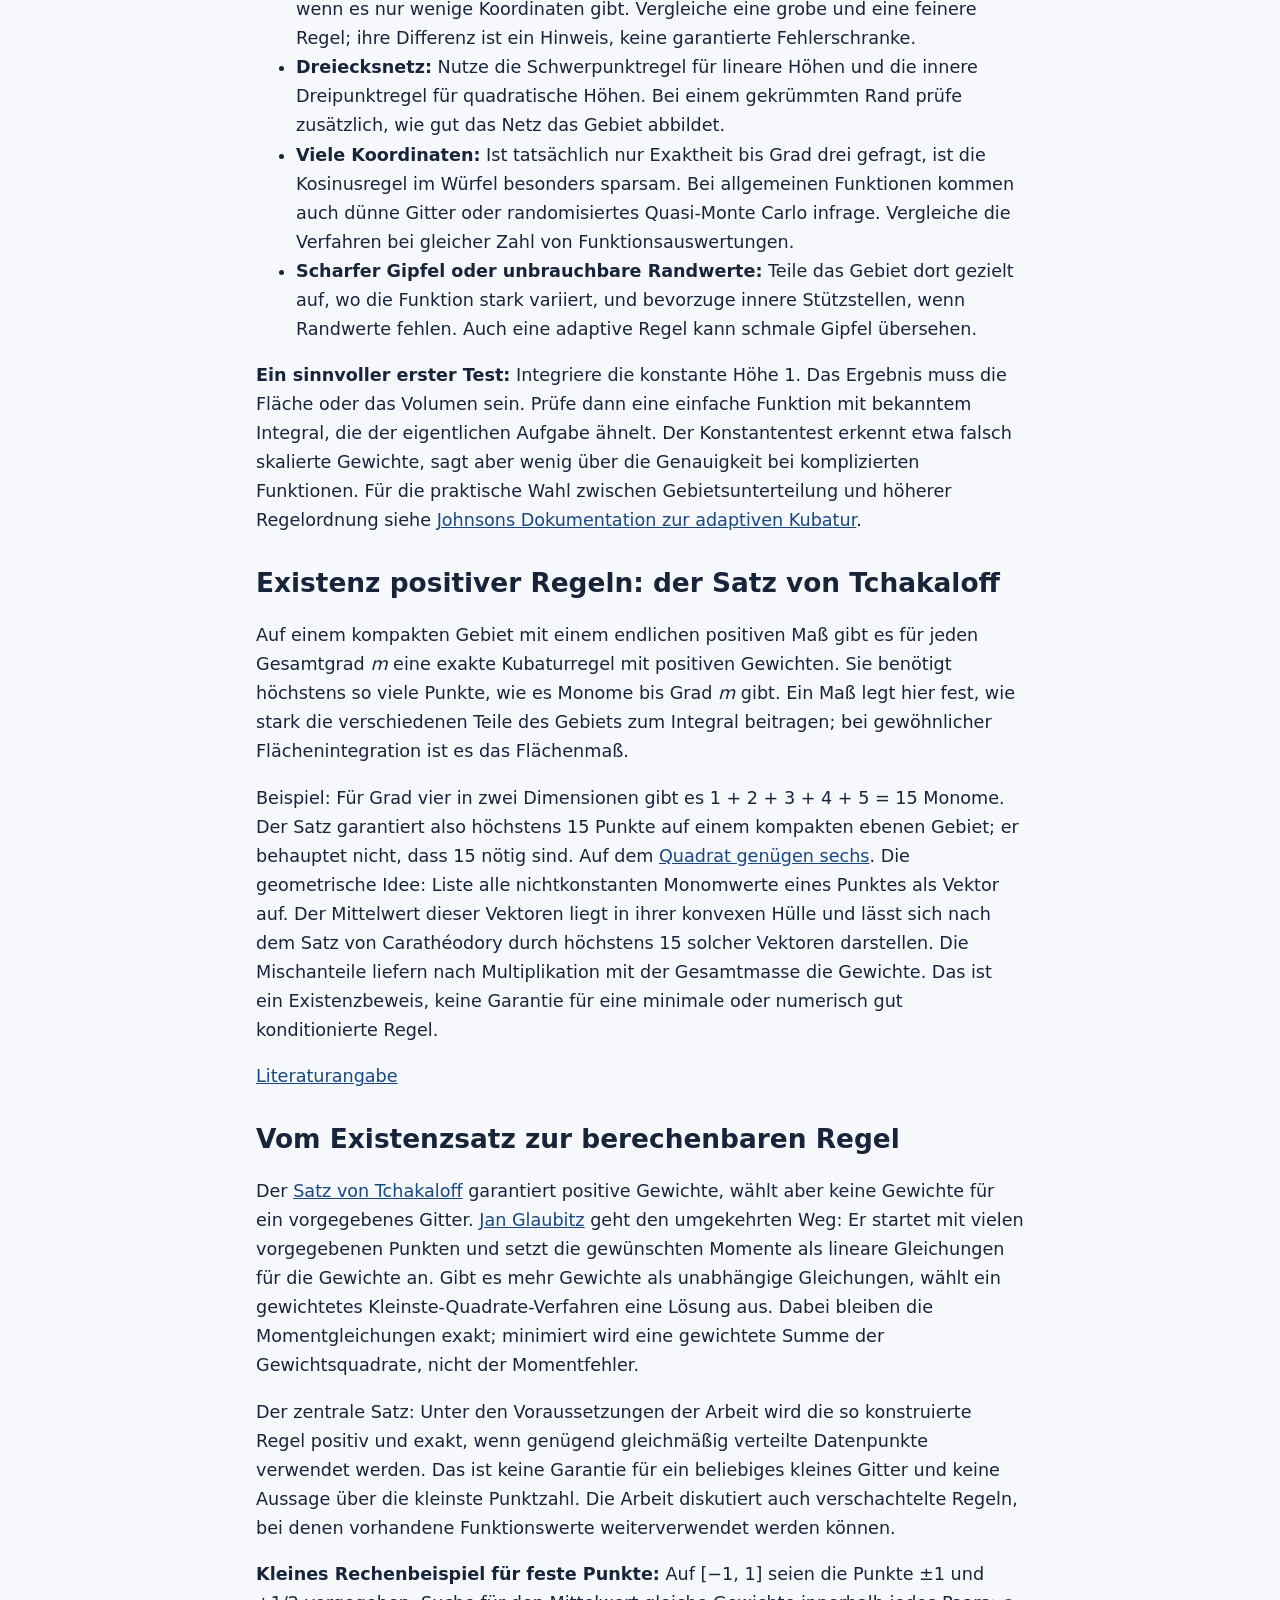
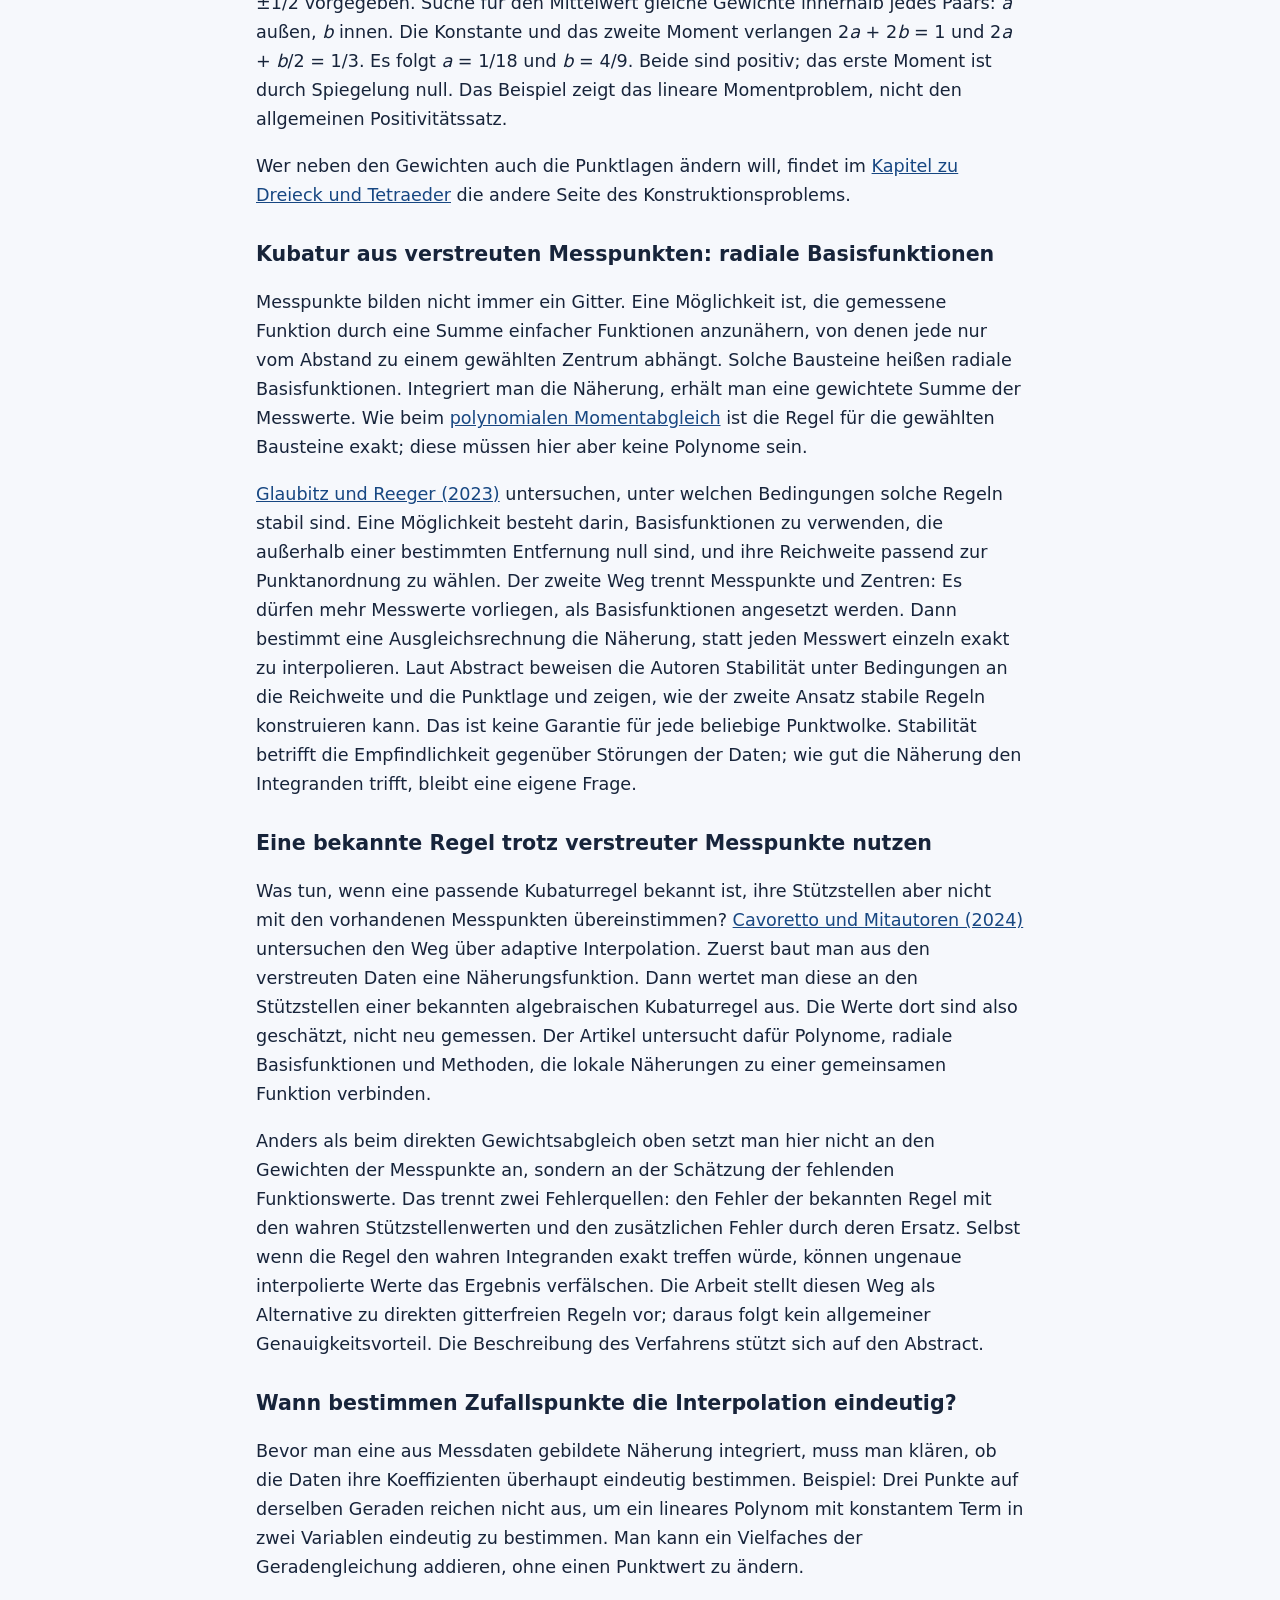
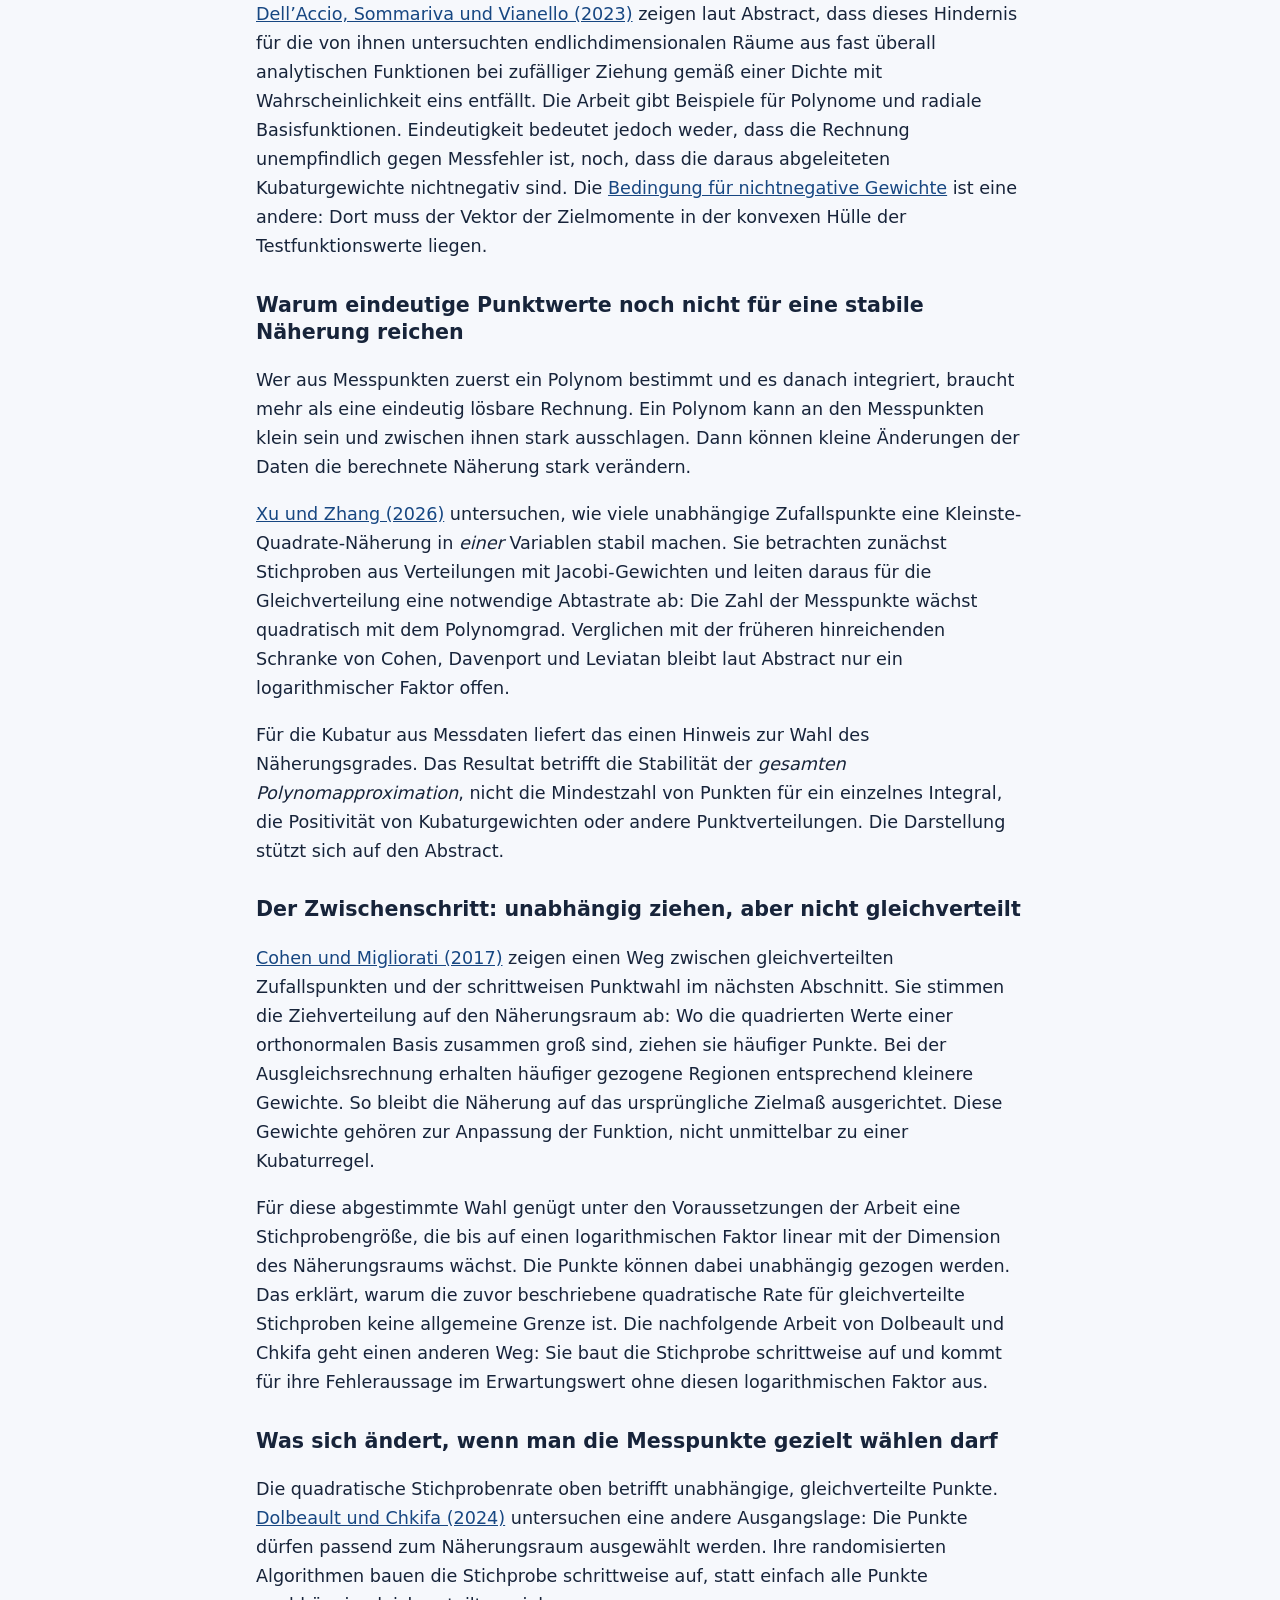
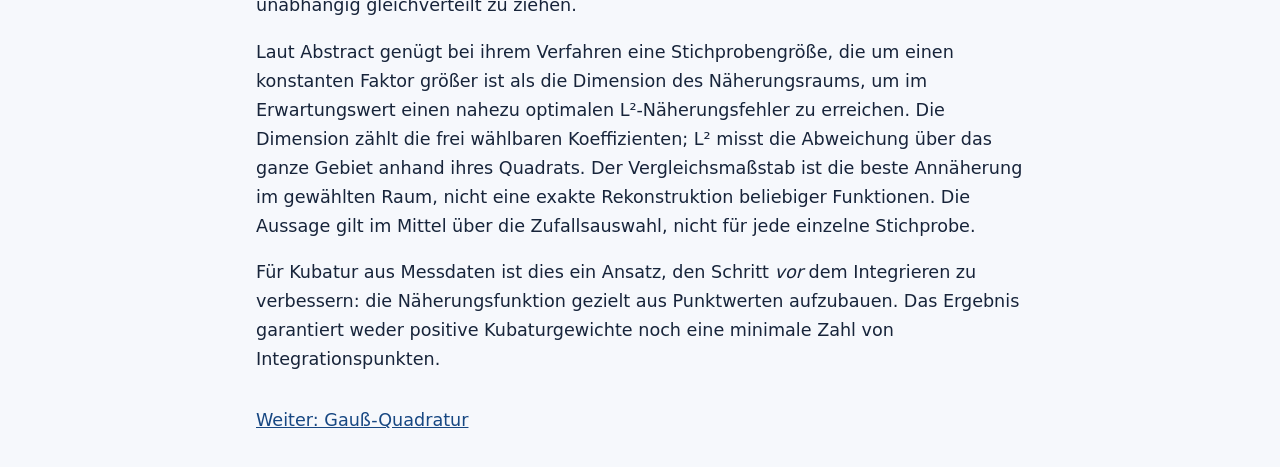
==== commit dbe654bf: "Show the introductory cubature example as a 3D surface" ====
--- a/index.html
+++ b/index.html
@@ -6,7 +6,8 @@
 <section id="von-der-quadratur-zur-kubatur"><h2>Von der Quadratur zur Kubatur</h2><p>Quadratur ist numerische Integration in einer Dimension. Kubatur verallgemeinert sie auf mehrere Dimensionen. Ist die Höhe negativ, trägt der entsprechende Bereich negativ zum Integral bei: Das Integral ist dann kein gewöhnliches Volumen, sondern eine vorzeichenbehaftete Bilanz.</p>
 <p><strong>Allgemeine Regel:</strong> <var>Q</var> = ∑<sub><var>i</var>=1</sub><sup><var>N</var></sup> <var>w</var><sub><var>i</var></sub> · <var>f</var>(<var>P</var><sub><var>i</var></sub>).</p><dl><dt><var>Q</var></dt><dd>Der berechnete Näherungswert.</dd><dt>∑</dt><dd>Summenzeichen: Addiere einen Beitrag pro Punkt. Der Laufindex <var>i</var> zählt von 1 bis <var>N</var>, der Anzahl der Punkte.</dd><dt><var>P</var><sub><var>i</var></sub>, <var>f</var>(<var>P</var><sub><var>i</var></sub>)</dt><dd>Der Punkt mit Nummer <var>i</var> und der Wert der Funktion <var>f</var> an diesem Punkt.</dd><dt><var>w</var><sub><var>i</var></sub>, ·</dt><dd>Das Gewicht dieses Punkts; der Mittelpunkt · steht für Multiplikation.</dd></dl>
 <p>Ein erster Test: Setze die Höhe überall auf 1. Soll die Regel dann exakt sein, muss die Summe ihrer Gewichte gleich dem Flächeninhalt des Gebiets sein. Das ist notwendig, aber kein Beweis für Genauigkeit bei anderen Funktionen.</p></section>
-<section id="rechenbeispiel-ein-punkt-oder-vier"><h2>Rechenbeispiel: Ein Punkt oder vier?</h2><p>Die Höhe sei <var>f</var>(<var>x</var>, <var>y</var>) = <var>x</var>² + <var>y</var>². Dabei sind <var>x</var> und <var>y</var> die waagerechte und senkrechte Koordinate in der Grundfläche; ² bedeutet „mit sich selbst multiplizieren“. Beide Koordinaten laufen unabhängig von 0 bis 1. So entsteht das Einheitsquadrat.</p><div class="kubatur-comparison"><figure class="kubatur-figure"><div data-kubatur-viewer="oneCell"></div><figcaption><strong>Ein Punkt:</strong> Die Höhe am Mittelpunkt steht für die ganze Grundfläche. Näherungswert: ½.</figcaption></figure><figure class="kubatur-figure"><div data-kubatur-viewer="fourCells"></div><figcaption><strong>Vier Punkte:</strong> Jedes Teilquadrat erhält eine eigene Höhe, gemessen an seinem Mittelpunkt. Jede Höhe zählt zu einem Viertel. Näherungswert: ⅝.</figcaption></figure></div><p>Der Mittelpunkt hat die Koordinaten (½, ½) und die Höhe ½. Mit Grundfläche 1 ergibt das den Näherungswert ½. Bei vier gleich großen Teilquadraten sind die Höhen ⅛, ⅝, ⅝ und 9/8. Jede Höhe zählt mit Gewicht ¼. Zusammen ergibt das ⅝.</p><p>Der exakte Wert ist ⅔. Denn <var>x</var>³/3 ist eine Stammfunktion von <var>x</var>²; Einsetzen von 1 und 0 und Subtrahieren ergibt ⅓. Das Stück in der anderen Richtung hat Breite 1, also bleibt der Beitrag ⅓. Der Anteil von <var>y</var>² liefert genauso viel. Die Hochzahl 3 bezeichnet die dritte Potenz; der Schrägstrich bedeutet Division.</p></section>
+<section id="rechenbeispiel-ein-punkt-oder-vier"><h2>Rechenbeispiel: Ein Punkt oder vier?</h2><p>Die Höhe sei <var>f</var>(<var>x</var>, <var>y</var>) = <var>x</var>² + <var>y</var>². Dabei sind <var>x</var> und <var>y</var> die waagerechte und senkrechte Koordinate in der Grundfläche; ² bedeutet „mit sich selbst multiplizieren“. Beide Koordinaten laufen unabhängig von 0 bis 1. So entsteht das Einheitsquadrat.</p><div class="kubatur-comparison"><figure class="kubatur-figure"><div data-kubatur-viewer="oneCell"></div><figcaption><strong>Ein Punkt:</strong> Die Höhe am Mittelpunkt steht für die ganze Grundfläche. Näherungswert: ½.</figcaption></figure><figure class="kubatur-figure"><div data-kubatur-viewer="fourCells"></div><figcaption><strong>Vier Punkte:</strong> Jedes Teilquadrat erhält eine eigene Höhe, gemessen an seinem Mittelpunkt. Jede Höhe zählt zu einem Viertel. Näherungswert: ⅝.</figcaption></figure></div><p>Der Mittelpunkt hat die Koordinaten (½, ½) und die Höhe ½. Mit Grundfläche 1 ergibt das den Näherungswert ½. Bei vier gleich großen Teilquadraten sind die Höhen ⅛, ⅝, ⅝ und 9/8. Jede Höhe zählt mit Gewicht ¼. Zusammen ergibt das ⅝.</p><p>Der exakte Wert ist ⅔. Denn <var>x</var>³/3 ist eine Stammfunktion von <var>x</var>²; Einsetzen von 1 und 0 und Subtrahieren ergibt ⅓. Das Stück in der anderen Richtung hat Breite 1, also bleibt der Beitrag ⅓. Der Anteil von <var>y</var>² liefert genauso viel. Die Hochzahl 3 bezeichnet die dritte Potenz; der Schrägstrich bedeutet Division.</p><figure class="kubatur-figure"><div data-kubatur-viewer="terrain"></div><figcaption><strong>Dieselben vier Messorte in 3D:</strong> Die orangefarbenen Punkte liegen auf der Höhenfläche zu <var>f</var>(<var>x</var>, <var>y</var>) = <var>x</var>² + <var>y</var>². Durch Drehen sieht man, wie unterschiedlich hoch die vier Stützstellen liegen. Die Höhe ist für die Darstellung gestaucht; das Gitternetz zeichnet die Fläche nach und zeigt keine zusätzlichen Messorte.</figcaption></figure>
+</section>
 <section id="genauigkeit-kostet-funktionswerte"><h2>Genauigkeit kostet Funktionswerte</h2><p>Der absolute Fehler ist der Abstand zwischen dem exakten Wert und der Näherung. Im Beispiel sinkt er von ⅙ bei einem Punkt auf 1/24 bei vier Punkten. Das heißt nicht, dass eine Vervierfachung der Punktzahl den Fehler immer durch vier teilt.</p><p>Eine Regel hat Exaktheitsgrad 1, wenn sie Konstanten und lineare Terme exakt integriert, aber nicht alle quadratischen Terme. Die Mittelpunktregel auf dem Quadrat hat diesen Grad: Eine lineare Steigung nach rechts oder oben hat auf gegenüberliegenden Seiten des Mittelpunkts gleich große positive und negative Abweichungen. Das Beispiel mit den Quadraten zeigt, wo diese Exaktheit endet.</p><p>Ein Produktgitter kombiniert jede Stützstelle einer Achse mit jeder Stützstelle der anderen Achsen. Die zugehörigen Gewichte werden dabei multipliziert. Mit zehn Punkten pro Achse braucht man im Quadrat 100 Punkte, in sechs Dimensionen schon eine Million. Dieses rasche Wachstum heißt Fluch der Dimension.</p></section>
 <section id="welche-verfahren-gibt-es"><h2>Welche Verfahren gibt es?</h2><dl><dt>Adaptive Kubatur</dt><dd>Eine adaptive Regel verfeinert dort, wo zwei Näherungen besonders stark voneinander abweichen. Bei h-Adaptivität steht h für die Größe der Teilgebiete; die Regel bleibt gleich, die Teilgebiete werden kleiner. Bei p-Adaptivität steht p für den Polynomgrad der Näherung; die Regel wird verfeinert, ohne zunächst das Gebiet zu zerschneiden. Beide Näherungen können einen schmalen Gipfel verfehlen: Ihre Übereinstimmung ist keine Fehlergarantie.</dd><dt>Dünne Gitter</dt><dd>Sie kombinieren Gitter mit unterschiedlich fein aufgelösten Achsen und lassen besonders teure Kombinationen weg. Das kann bei ausreichend glatten Funktionen viele Auswertungen sparen.</dd><dt>Monte Carlo und Quasi-Monte Carlo</dt><dd>Monte Carlo nimmt zufällige, gleichmäßig verteilte Punkte. Quasi-Monte Carlo verwendet gezielt gleichmäßig angeordnete Punktfolgen. Auf dem Einheitsquadrat ist der Mittelwert der gemessenen Höhen direkt die Integralnäherung, weil die Grundfläche 1 beträgt. Bei einem größeren Gebiet muss man den Mittelwert mit der Grundfläche multiplizieren.</dd></dl></section>
 <section id="vier-punkte-aber-diesmal-exakt-gauss-kubatur"><h2>Vier Punkte, aber diesmal exakt: Gauß-Kubatur</h2><p>Vier Punkte müssen nicht in den Mittelpunkten der Teilquadrate liegen. Die <a href="https://dlmf.nist.gov/3.5#v">Gauß-Legendre-Regel</a> mit zwei Punkten verwendet auf dem Intervall von 0 bis 1 die Positionen ½ − √3/6 und ½ + √3/6. Das Zeichen √ bedeutet Quadratwurzel; beide Punkte haben Gewicht ½.</p><p>Kombiniere jede der beiden Positionen für <var>x</var> mit jeder für <var>y</var>. So entstehen vier Punkte mit Gewicht ¼. Der Mittelwert der Quadrate der beiden Positionen ist ¼ + 3/36 = ⅓: Beim Quadrieren heben sich die gemischten Terme wegen der entgegengesetzten Vorzeichen auf. Da beide Achsen gleich behandelt werden, ergibt die Regel für <var>x</var>² + <var>y</var>² genau ⅔ statt ⅝ wie bei der Mittelpunktregel.</p><p>Allgemein integriert die eindimensionale Zweipunkt-Gaußregel Polynome bis Grad 3 exakt. Das Produkt integriert also jeden Term exakt, dessen Hochzahl auf jeder Achse höchstens 3 ist. Beispielsweise ist <var>x</var>³ · <var>y</var>³ trotz Gesamtgrad 6 exakt; für <var>x</var>⁴ gilt das nicht.</p></section>
